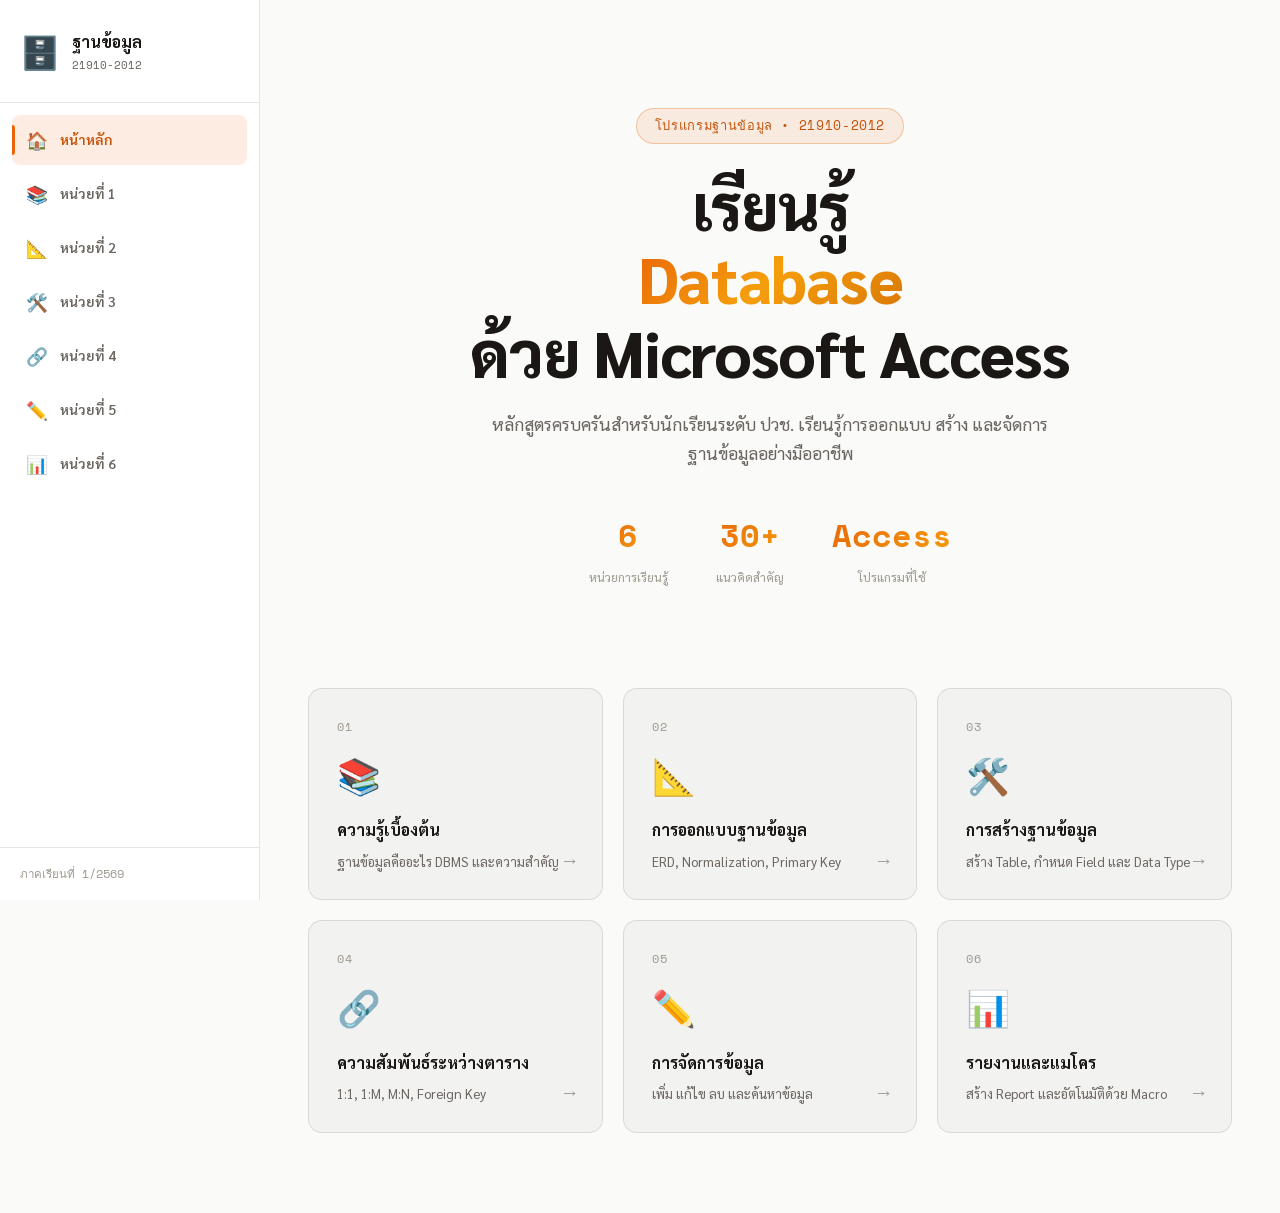
==== index.html @ 75c6fd1f "Add files via upload" ====
<!DOCTYPE html>
<html lang="th">
<head>
  <meta charset="UTF-8" />
  <meta name="viewport" content="width=device-width, initial-scale=1.0" />
  <title>โปรแกรมฐานข้อมูล 21910-2012</title>
  <link rel="preconnect" href="https://fonts.googleapis.com">
  <link href="https://fonts.googleapis.com/css2?family=Sarabun:wght@300;400;500;600;700;800&family=Noto+Sans+Thai:wght@300;400;500;600;700;800&family=Space+Mono:wght@400;700&display=swap" rel="stylesheet">
  <link rel="stylesheet" href="style.css" />
</head>
<body>

  <!-- SIDEBAR NAV -->
  <aside class="sidebar" id="sidebar">
    <div class="sidebar-logo">
      <div class="logo-icon">🗄️</div>
      <div class="logo-text">
        <span class="logo-title">ฐานข้อมูล</span>
        <span class="logo-sub">21910-2012</span>
      </div>
    </div>
    <nav class="sidebar-nav">
      <a href="#home" class="nav-item active" data-unit="0">
        <span class="nav-icon">🏠</span>
        <span class="nav-label">หน้าหลัก</span>
      </a>
      <a href="#unit1" class="nav-item" data-unit="1">
        <span class="nav-icon">📚</span>
        <span class="nav-label">หน่วยที่ 1</span>
        <span class="nav-sub">ความรู้เบื้องต้น</span>
      </a>
      <a href="#unit2" class="nav-item" data-unit="2">
        <span class="nav-icon">📐</span>
        <span class="nav-label">หน่วยที่ 2</span>
        <span class="nav-sub">ออกแบบฐานข้อมูล</span>
      </a>
      <a href="#unit3" class="nav-item" data-unit="3">
        <span class="nav-icon">🛠️</span>
        <span class="nav-label">หน่วยที่ 3</span>
        <span class="nav-sub">สร้างฐานข้อมูล</span>
      </a>
      <a href="#unit4" class="nav-item" data-unit="4">
        <span class="nav-icon">🔗</span>
        <span class="nav-label">หน่วยที่ 4</span>
        <span class="nav-sub">ความสัมพันธ์</span>
      </a>
      <a href="#unit5" class="nav-item" data-unit="5">
        <span class="nav-icon">✏️</span>
        <span class="nav-label">หน่วยที่ 5</span>
        <span class="nav-sub">จัดการข้อมูล</span>
      </a>
      <a href="#unit6" class="nav-item" data-unit="6">
        <span class="nav-icon">📊</span>
        <span class="nav-label">หน่วยที่ 6</span>
        <span class="nav-sub">รายงานและแมโคร</span>
      </a>
    </nav>
    <div class="sidebar-footer">
      ภาคเรียนที่ 1/2569
    </div>
  </aside>

  <!-- MOBILE TOGGLE -->
  <button class="menu-toggle" id="menuToggle">☰</button>

  <!-- MAIN CONTENT -->
  <main class="main-content">

    <!-- HOME SECTION -->
    <section id="home" class="section section-home active">
      <div class="hero">
        <div class="hero-badge">โปรแกรมฐานข้อมูล • 21910-2012</div>
        <h1 class="hero-title">เรียนรู้<br><span class="gradient-text">Database</span><br>ด้วย Microsoft Access</h1>
        <p class="hero-desc">หลักสูตรครบครันสำหรับนักเรียนระดับ ปวช. เรียนรู้การออกแบบ สร้าง และจัดการฐานข้อมูลอย่างมืออาชีพ</p>
        <div class="hero-stats">
          <div class="stat"><span class="stat-num">6</span><span class="stat-label">หน่วยการเรียนรู้</span></div>
          <div class="stat"><span class="stat-num">30+</span><span class="stat-label">แนวคิดสำคัญ</span></div>
          <div class="stat"><span class="stat-num">Access</span><span class="stat-label">โปรแกรมที่ใช้</span></div>
        </div>
      </div>

      <div class="units-grid">
        <div class="unit-card" onclick="navigateTo('unit1')">
          <div class="unit-num">01</div>
          <div class="unit-emoji">📚</div>
          <h3>ความรู้เบื้องต้น</h3>
          <p>ฐานข้อมูลคืออะไร DBMS และความสำคัญ</p>
          <div class="card-arrow">→</div>
        </div>
        <div class="unit-card" onclick="navigateTo('unit2')">
          <div class="unit-num">02</div>
          <div class="unit-emoji">📐</div>
          <h3>การออกแบบฐานข้อมูล</h3>
          <p>ERD, Normalization, Primary Key</p>
          <div class="card-arrow">→</div>
        </div>
        <div class="unit-card" onclick="navigateTo('unit3')">
          <div class="unit-num">03</div>
          <div class="unit-emoji">🛠️</div>
          <h3>การสร้างฐานข้อมูล</h3>
          <p>สร้าง Table, กำหนด Field และ Data Type</p>
          <div class="card-arrow">→</div>
        </div>
        <div class="unit-card" onclick="navigateTo('unit4')">
          <div class="unit-num">04</div>
          <div class="unit-emoji">🔗</div>
          <h3>ความสัมพันธ์ระหว่างตาราง</h3>
          <p>1:1, 1:M, M:N, Foreign Key</p>
          <div class="card-arrow">→</div>
        </div>
        <div class="unit-card" onclick="navigateTo('unit5')">
          <div class="unit-num">05</div>
          <div class="unit-emoji">✏️</div>
          <h3>การจัดการข้อมูล</h3>
          <p>เพิ่ม แก้ไข ลบ และค้นหาข้อมูล</p>
          <div class="card-arrow">→</div>
        </div>
        <div class="unit-card" onclick="navigateTo('unit6')">
          <div class="unit-num">06</div>
          <div class="unit-emoji">📊</div>
          <h3>รายงานและแมโคร</h3>
          <p>สร้าง Report และอัตโนมัติด้วย Macro</p>
          <div class="card-arrow">→</div>
        </div>
      </div>
    </section>

    <!-- UNIT 1 -->
    <section id="unit1" class="section">
      <div class="section-header" style="--accent:#E8650A">
        <div class="section-num">01</div>
        <div class="section-titles">
          <h2>ระบบฐานข้อมูล</h2>
          <p>Database System — Concepts, Types &amp; DBMS</p>
        </div>
      </div>

      <!-- ========== หัวข้อ 1: ความหมายและองค์ประกอบ ========== -->
      <h3 class="unit-section-title">1. ความหมายและองค์ประกอบ</h3>

      <div class="content-block">
        <div class="info-card accent-blue">
          <div class="info-icon">💡</div>
          <div>
            <h3>ฐานข้อมูลคืออะไร?</h3>
            <p>ฐานข้อมูล (Database) คือ <strong>การรวบรวมข้อมูลที่มีความสัมพันธ์กัน</strong> จัดเก็บอย่างเป็นระบบในคอมพิวเตอร์ เพื่อให้สามารถค้นหา เรียกใช้ และจัดการข้อมูลได้อย่างมีประสิทธิภาพ และลดความซ้ำซ้อนของข้อมูล</p>
          </div>
        </div>
        <div class="real-world-box">
          <div class="rw-title">🌍 ตัวอย่างในชีวิตจริง</div>
          <div class="rw-grid">
            <div class="rw-item"><span>🏦</span><span>ธนาคาร — ข้อมูลลูกค้า, บัญชี, ธุรกรรม</span></div>
            <div class="rw-item"><span>🏫</span><span>โรงเรียน — ข้อมูลนักเรียน, ครู, วิชาเรียน</span></div>
            <div class="rw-item"><span>🏥</span><span>โรงพยาบาล — ข้อมูลผู้ป่วย, แพทย์, ยา</span></div>
            <div class="rw-item"><span>🛒</span><span>ร้านค้าออนไลน์ — สินค้า, คำสั่งซื้อ, ลูกค้า</span></div>
          </div>
        </div>
      </div>

      <div class="content-block">
        <h3 class="block-title">🏗️ องค์ประกอบของระบบฐานข้อมูล</h3>
        <p class="block-desc">ระบบฐานข้อมูล (Database System) ประกอบด้วย 5 องค์ประกอบหลัก ที่ทำงานร่วมกัน</p>
        <div class="component-diagram">
          <div class="comp-center">
            <div class="comp-core">🗄️<br>ระบบ<br>ฐานข้อมูล</div>
          </div>
          <div class="comp-items">
            <div class="comp-item" style="--ci-color:#E8650A">
              <div class="ci-icon">💾</div>
              <div class="ci-name">ฮาร์ดแวร์<br>(Hardware)</div>
              <div class="ci-desc">คอมพิวเตอร์, ฮาร์ดดิสก์, อุปกรณ์จัดเก็บข้อมูล</div>
            </div>
            <div class="comp-item" style="--ci-color:#22C55E">
              <div class="ci-icon">⚙️</div>
              <div class="ci-name">ซอฟต์แวร์<br>(Software)</div>
              <div class="ci-desc">DBMS เช่น Access, MySQL, Oracle</div>
            </div>
            <div class="comp-item" style="--ci-color:#F59E0B">
              <div class="ci-icon">📊</div>
              <div class="ci-name">ข้อมูล<br>(Data)</div>
              <div class="ci-desc">ข้อมูลดิบที่จัดเก็บในฐานข้อมูล</div>
            </div>
            <div class="comp-item" style="--ci-color:#EC4899">
              <div class="ci-icon">📋</div>
              <div class="ci-name">กระบวนการ<br>(Procedures)</div>
              <div class="ci-desc">นโยบาย ขั้นตอน วิธีการใช้งาน</div>
            </div>
            <div class="comp-item" style="--ci-color:#8B5CF6">
              <div class="ci-icon">👥</div>
              <div class="ci-name">บุคลากร<br>(People)</div>
              <div class="ci-desc">DBA, นักพัฒนา, ผู้ใช้งานทั่วไป</div>
            </div>
          </div>
        </div>
      </div>

      <div class="content-block">
        <h3 class="block-title">📐 โครงสร้างของข้อมูลในตาราง</h3>
        <p class="block-desc">ฐานข้อมูลแบบตารางประกอบด้วย Field (คอลัมน์) และ Record (แถว)</p>
        <div class="table-anatomy">
          <div class="ta-label-top">
            <span class="ta-arrow-h">←————— Field (คอลัมน์) —————→</span>
          </div>
          <div class="ta-wrap">
            <div class="ta-label-left">
              <span class="ta-arrow-v">Record<br>(แถว)</span>
            </div>
            <div class="table-wrapper">
              <table class="demo-table annotated-table">
                <thead>
                  <tr>
                    <th class="field-hi">🔑 รหัสนักเรียน<br><small>Primary Key</small></th>
                    <th class="field-hi">ชื่อ<br><small>Field</small></th>
                    <th class="field-hi">นามสกุล<br><small>Field</small></th>
                    <th class="field-hi">แผนกวิชา<br><small>Field</small></th>
                    <th class="field-hi">ปีการศึกษา<br><small>Field</small></th>
                  </tr>
                </thead>
                <tbody>
                  <tr class="record-hi"><td class="pk">ST001</td><td>สมชาย</td><td>ใจดี</td><td>คอมพิวเตอร์ธุรกิจ</td><td>2569</td></tr>
                  <tr><td class="pk">ST002</td><td>สมหญิง</td><td>สุขใจ</td><td>การบัญชี</td><td>2569</td></tr>
                  <tr><td class="pk">ST003</td><td>มานะ</td><td>พยายาม</td><td>คอมพิวเตอร์ธุรกิจ</td><td>2569</td></tr>
                </tbody>
              </table>
            </div>
          </div>
          <div class="ta-legend">
            <span class="tal-item"><span class="tal-dot" style="background:#F59E0B"></span> แถวสีทอง = 1 Record</span>
            <span class="tal-item"><span class="tal-dot" style="background:#E8650A"></span> Primary Key = ค่าไม่ซ้ำ ระบุ Record ได้</span>
          </div>
        </div>
      </div>

      <div class="content-block">
        <h3 class="block-title">🔑 คำศัพท์สำคัญที่ต้องรู้</h3>
        <div class="vocab-grid">
          <div class="vocab-item"><div class="vocab-term">Table (ตาราง)</div><div class="vocab-def">การจัดเก็บข้อมูลในรูปแบบแถวและคอลัมน์ เช่น ตารางข้อมูลนักเรียน</div></div>
          <div class="vocab-item"><div class="vocab-term">Field (ฟิลด์)</div><div class="vocab-def">คอลัมน์ในตาราง แต่ละ Field เก็บข้อมูลประเภทเดียวกัน เช่น ชื่อ, อายุ</div></div>
          <div class="vocab-item"><div class="vocab-term">Record (ระเบียน)</div><div class="vocab-def">แถวหนึ่งในตาราง แทนข้อมูลของสิ่งหนึ่งๆ เช่น ข้อมูลนักเรียน 1 คน</div></div>
          <div class="vocab-item"><div class="vocab-term">Primary Key (PK)</div><div class="vocab-def">ฟิลด์ที่ระบุ Record ได้โดยไม่ซ้ำกัน และต้องไม่ว่างเปล่า เช่น รหัสนักเรียน</div></div>
          <div class="vocab-item"><div class="vocab-term">Foreign Key (FK)</div><div class="vocab-def">ฟิลด์ที่อ้างอิง Primary Key ของตารางอื่น ใช้เชื่อมความสัมพันธ์ระหว่างตาราง</div></div>
          <div class="vocab-item"><div class="vocab-term">DBMS</div><div class="vocab-def">Database Management System — ซอฟต์แวร์ที่ใช้จัดการฐานข้อมูล เช่น Microsoft Access</div></div>
          <div class="vocab-item"><div class="vocab-term">Query</div><div class="vocab-def">การสอบถามหรือดึงข้อมูลจากฐานข้อมูล โดยระบุเงื่อนไขที่ต้องการ</div></div>
          <div class="vocab-item"><div class="vocab-term">Schema</div><div class="vocab-def">โครงสร้างหรือแผนผังของฐานข้อมูล บอกว่ามีตาราง Field และความสัมพันธ์อะไรบ้าง</div></div>
        </div>
      </div>

      <!-- ========== หัวข้อ 2: ชนิดของฐานข้อมูล ========== -->
      <h3 class="unit-section-title">2. ชนิดของฐานข้อมูล</h3>

      <div class="content-block">
        <h3 class="block-title">🌳 1. ฐานข้อมูลแบบลำดับชั้น (Hierarchical Database)</h3>
        <div class="db-type-card" style="--tc:#22C55E">
          <div class="dbt-top">
            <div class="dbt-icon">🌲</div>
            <div class="dbt-info">
              <p>จัดเก็บข้อมูลในรูปแบบ <strong>ต้นไม้ (Tree Structure)</strong> มีความสัมพันธ์แบบ Parent–Child ข้อมูล Parent หนึ่งตัวมี Child ได้หลายตัว แต่ Child หนึ่งตัวมี Parent ได้เพียงตัวเดียว</p>
            </div>
          </div>
          <div class="dbt-diagram">
            <div class="tree-node root">🏢 บริษัท</div>
            <div class="tree-children">
              <div class="tree-branch">
                <div class="tree-node level1">📁 แผนก IT</div>
                <div class="tree-children">
                  <div class="tree-node level2">👤 นาย ก</div>
                  <div class="tree-node level2">👤 นาย ข</div>
                </div>
              </div>
              <div class="tree-branch">
                <div class="tree-node level1">📁 แผนก HR</div>
                <div class="tree-children">
                  <div class="tree-node level2">👤 นาง ค</div>
                </div>
              </div>
            </div>
          </div>
          <div class="dbt-props">
            <div class="prop good">✅ ค้นหาข้อมูลตามลำดับชั้นได้รวดเร็ว</div>
            <div class="prop bad">❌ ยืดหยุ่นน้อย แก้โครงสร้างยาก</div>
            <div class="prop ex">📌 ตัวอย่าง: IBM IMS, Windows Registry</div>
          </div>
        </div>
      </div>

      <div class="content-block">
        <h3 class="block-title">🕸️ 2. ฐานข้อมูลแบบเครือข่าย (Network Database)</h3>
        <div class="db-type-card" style="--tc:#F59E0B">
          <div class="dbt-top">
            <div class="dbt-icon">🕸️</div>
            <div class="dbt-info">
              <p>พัฒนาจาก Hierarchical โดย Child หนึ่งตัวสามารถมี Parent ได้<strong>หลายตัว</strong> ทำให้โครงสร้างยืดหยุ่นกว่า แต่ซับซ้อนกว่า ความสัมพันธ์เป็น M:N</p>
            </div>
          </div>
          <div class="dbt-diagram net-diagram">
            <div class="net-nodes">
              <div class="net-node" style="grid-area:a">📦 สินค้า A</div>
              <div class="net-node" style="grid-area:b">📦 สินค้า B</div>
              <div class="net-node" style="grid-area:c">🏭 ผู้ผลิต 1</div>
              <div class="net-node" style="grid-area:d">🏭 ผู้ผลิต 2</div>
            </div>
            <div class="net-lines-desc">⟵ สินค้าหนึ่งชิ้นอาจมาจากหลายผู้ผลิต ⟶</div>
          </div>
          <div class="dbt-props">
            <div class="prop good">✅ รองรับความสัมพันธ์ M:N ได้</div>
            <div class="prop bad">❌ โครงสร้างซับซ้อน ยากต่อการดูแล</div>
            <div class="prop ex">📌 ตัวอย่าง: IDMS, IDS</div>
          </div>
        </div>
      </div>

      <div class="content-block">
        <h3 class="block-title">🗃️ 3. ฐานข้อมูลเชิงสัมพันธ์ (Relational Database) ⭐</h3>
        <div class="db-type-card" style="--tc:#E8650A">
          <div class="dbt-top">
            <div class="dbt-icon">🗃️</div>
            <div class="dbt-info">
              <p>จัดเก็บข้อมูลในรูปแบบ<strong>ตาราง (Table/Relation)</strong> เชื่อมตารางด้วย Primary Key และ Foreign Key เป็นรูปแบบที่นิยมใช้มากที่สุดในปัจจุบัน ใช้ภาษา SQL ในการจัดการข้อมูล</p>
            </div>
          </div>
          <div class="dbt-diagram rel-diagram-u1">
            <div class="rdu1-table">
              <div class="rdu1-head">📋 ลูกค้า</div>
              <div class="rdu1-row"><span class="rdu1-pk">🔑 CustomerID</span></div>
              <div class="rdu1-row">ชื่อลูกค้า</div>
              <div class="rdu1-row">เบอร์โทร</div>
            </div>
            <div class="rdu1-arrow">—FK→</div>
            <div class="rdu1-table">
              <div class="rdu1-head">📋 คำสั่งซื้อ</div>
              <div class="rdu1-row"><span class="rdu1-pk">🔑 OrderID</span></div>
              <div class="rdu1-row"><span class="rdu1-fk">🔗 CustomerID</span></div>
              <div class="rdu1-row">วันที่สั่ง</div>
            </div>
          </div>
          <div class="dbt-props">
            <div class="prop good">✅ ยืดหยุ่นสูง เพิ่ม/แก้ข้อมูลง่าย</div>
            <div class="prop good">✅ ลดความซ้ำซ้อน ข้อมูลถูกต้องสม่ำเสมอ</div>
            <div class="prop ex">📌 ตัวอย่าง: <strong>Microsoft Access</strong>, MySQL, Oracle, SQL Server</div>
          </div>
        </div>
      </div>

      <div class="content-block">
        <h3 class="block-title">🔷 4. ฐานข้อมูลเชิงวัตถุ (Object-Oriented Database)</h3>
        <div class="db-type-card" style="--tc:#8B5CF6">
          <div class="dbt-top">
            <div class="dbt-icon">🔷</div>
            <div class="dbt-info">
              <p>จัดเก็บข้อมูลในรูปแบบ<strong>วัตถุ (Object)</strong> ซึ่งรวมข้อมูลและพฤติกรรมไว้ด้วยกัน เหมาะกับงานที่ต้องการเก็บข้อมูลซับซ้อน เช่น รูปภาพ วิดีโอ หรือโปรแกรม OOP</p>
            </div>
          </div>
          <div class="dbt-diagram oop-diagram">
            <div class="oop-class">
              <div class="oop-header">Class: นักเรียน</div>
              <div class="oop-section">
                <div class="oop-label">📊 Attributes</div>
                <div class="oop-item">- รหัสนักเรียน</div>
                <div class="oop-item">- ชื่อ-นามสกุล</div>
                <div class="oop-item">- คะแนน</div>
              </div>
              <div class="oop-section">
                <div class="oop-label">⚙️ Methods</div>
                <div class="oop-item">+ สมัครเรียน()</div>
                <div class="oop-item">+ คำนวณเกรด()</div>
              </div>
            </div>
          </div>
          <div class="dbt-props">
            <div class="prop good">✅ รองรับข้อมูลซับซ้อนได้ดี เช่น multimedia</div>
            <div class="prop bad">❌ ซับซ้อน ยังไม่แพร่หลายเท่า RDBMS</div>
            <div class="prop ex">📌 ตัวอย่าง: ObjectDB, db4o, Versant</div>
          </div>
        </div>
      </div>

      <div class="content-block">
        <h3 class="block-title">📊 เปรียบเทียบฐานข้อมูลทั้ง 4 ชนิด</h3>
        <div class="table-wrapper">
          <table class="demo-table compare-types-table">
            <thead>
              <tr>
                <th>ชนิด</th><th>โครงสร้าง</th><th>ความยืดหยุ่น</th><th>ความซับซ้อน</th><th>การใช้งานปัจจุบัน</th>
              </tr>
            </thead>
            <tbody>
              <tr><td><strong>🌲 Hierarchical</strong></td><td>ต้นไม้ (Tree)</td><td><span class="rating-dot r1">●○○○○</span></td><td>ต่ำ</td><td>น้อย (Legacy)</td></tr>
              <tr><td><strong>🕸️ Network</strong></td><td>กราฟ (Graph)</td><td><span class="rating-dot r2">●●○○○</span></td><td>สูง</td><td>น้อยมาก</td></tr>
              <tr class="highlight-row"><td><strong>🗃️ Relational ⭐</strong></td><td>ตาราง (Table)</td><td><span class="rating-dot r4">●●●●○</span></td><td>ปานกลาง</td><td><strong>มากที่สุด</strong></td></tr>
              <tr><td><strong>🔷 Object-Oriented</strong></td><td>วัตถุ (Object)</td><td><span class="rating-dot r5">●●●●●</span></td><td>สูงมาก</td><td>เฉพาะทาง</td></tr>
            </tbody>
          </table>
        </div>
      </div>

      <!-- ========== หัวข้อ 3: คุณสมบัติของฐานข้อมูลที่ดี ========== -->
      <h3 class="unit-section-title">3. คุณสมบัติของฐานข้อมูลที่ดี</h3>

      <div class="content-block">
        <h3 class="block-title">⭐ ลักษณะและคุณสมบัติของฐานข้อมูลที่ดี</h3>
        <p class="block-desc">ฐานข้อมูลที่ออกแบบมาดี ควรมีคุณสมบัติสำคัญ 7 ประการ ดังนี้</p>
        <div class="quality-grid">
          <div class="quality-card" style="--qc:#E8650A">
            <div class="qc-num">01</div><div class="qc-icon">🔄</div>
            <div class="qc-name">ความซ้ำซ้อนน้อย<br>(Minimal Redundancy)</div>
            <div class="qc-desc">จัดเก็บข้อมูลแต่ละชุดในที่เดียว ไม่เก็บข้อมูลเดิมซ้ำหลายที่</div>
            <div class="qc-example">
              <div class="qce-bad">❌ เก็บชื่อลูกค้าไว้ทั้งตาราง Orders และ Invoice</div>
              <div class="qce-good">✅ เก็บชื่อลูกค้าในตาราง Customers ตารางเดียว</div>
            </div>
          </div>
          <div class="quality-card" style="--qc:#22C55E">
            <div class="qc-num">02</div><div class="qc-icon">✅</div>
            <div class="qc-name">ความถูกต้อง<br>(Data Integrity)</div>
            <div class="qc-desc">มีกลไกป้องกันข้อมูลผิดพลาด เช่น กำหนดชนิดข้อมูลและ Constraint</div>
            <div class="qc-example"><div class="qce-good">✅ กำหนด Data Type, Required Field, Validation Rule</div></div>
          </div>
          <div class="quality-card" style="--qc:#F59E0B">
            <div class="qc-num">03</div><div class="qc-icon">🔗</div>
            <div class="qc-name">ความสม่ำเสมอ<br>(Consistency)</div>
            <div class="qc-desc">ข้อมูลในทุกส่วนต้องสอดคล้องกัน ไม่ขัดแย้งกัน</div>
            <div class="qc-example"><div class="qce-good">✅ ใช้ Transaction เพื่อให้การเปลี่ยนแปลงสมบูรณ์ทุกครั้ง</div></div>
          </div>
          <div class="quality-card" style="--qc:#EC4899">
            <div class="qc-num">04</div><div class="qc-icon">🤝</div>
            <div class="qc-name">การแชร์ข้อมูล<br>(Data Sharing)</div>
            <div class="qc-desc">ผู้ใช้หลายคนสามารถเข้าถึงข้อมูลพร้อมกันได้</div>
            <div class="qc-example"><div class="qce-good">✅ พนักงานหลายคนดูข้อมูลลูกค้าได้พร้อมกัน</div></div>
          </div>
          <div class="quality-card" style="--qc:#8B5CF6">
            <div class="qc-num">05</div><div class="qc-icon">🔒</div>
            <div class="qc-name">ความปลอดภัย<br>(Security)</div>
            <div class="qc-desc">มีระบบกำหนดสิทธิ์การเข้าถึงข้อมูล ป้องกันผู้ไม่มีสิทธิ์</div>
            <div class="qc-example"><div class="qce-good">✅ กำหนด Username/Password และระดับสิทธิ์</div></div>
          </div>
          <div class="quality-card" style="--qc:#06B6D4">
            <div class="qc-num">06</div><div class="qc-icon">🔍</div>
            <div class="qc-name">ค้นหาง่าย<br>(Easy Retrieval)</div>
            <div class="qc-desc">สามารถค้นหาและดึงข้อมูลที่ต้องการได้รวดเร็ว</div>
            <div class="qc-example"><div class="qce-good">✅ ใช้ Index ในฟิลด์ที่ค้นหาบ่อย ทำให้ Query เร็วขึ้น</div></div>
          </div>
          <div class="quality-card" style="--qc:#10B981">
            <div class="qc-num">07</div><div class="qc-icon">🔙</div>
            <div class="qc-name">สำรองและกู้คืน<br>(Backup &amp; Recovery)</div>
            <div class="qc-desc">มีระบบสำรองข้อมูลสม่ำเสมอ และสามารถกู้คืนได้เมื่อเกิดความผิดพลาด</div>
            <div class="qc-example"><div class="qce-good">✅ กำหนด Backup อัตโนมัติทุกวัน และทดสอบการ Restore</div></div>
          </div>
        </div>
      </div>

      <!-- ========== หัวข้อ 4: DBMS และหน้าที่ ========== -->
      <h3 class="unit-section-title">4. DBMS และหน้าที่</h3>

      <div class="content-block">
        <div class="info-card accent-blue">
          <div class="info-icon">⚙️</div>
          <div>
            <h3>DBMS คืออะไร?</h3>
            <p><strong>Database Management System (DBMS)</strong> คือซอฟต์แวร์ที่ทำหน้าที่เป็นตัวกลางระหว่างผู้ใช้งานกับฐานข้อมูล ช่วยให้สามารถสร้าง จัดเก็บ ดึงข้อมูล และจัดการฐานข้อมูลได้อย่างมีระบบ</p>
          </div>
        </div>
        <div class="visual-diagram">
          <div class="diagram-title">โครงสร้างระบบ DBMS</div>
          <div class="dbms-arch">
            <div class="dbms-users">
              <div class="dbms-user">🧑‍💼<br>ผู้ใช้ทั่วไป</div>
              <div class="dbms-user">🧑‍💻<br>นักพัฒนา</div>
              <div class="dbms-user">🧑‍🔧<br>DBA</div>
            </div>
            <div class="dbms-arrow-down">↓ ส่งคำสั่ง / Query ↓</div>
            <div class="dbms-core">
              <div class="dbms-core-title">⚙️ DBMS Engine</div>
              <div class="dbms-functions">
                <span>Query Processor</span>
                <span>Transaction Manager</span>
                <span>Storage Manager</span>
                <span>Security Manager</span>
              </div>
            </div>
            <div class="dbms-arrow-down">↕ อ่าน/เขียน ↕</div>
            <div class="dbms-storage">
              <div class="dbms-db">🗄️ ฐานข้อมูล (Database Files)</div>
            </div>
          </div>
        </div>
      </div>

      <div class="content-block">
        <h3 class="block-title">📋 หน้าที่หลักของ DBMS</h3>
        <div class="dbms-functions-grid">
          <div class="df-card">
            <div class="df-icon" style="background:rgba(232,101,10,0.15);color:#E8650A">📝</div>
            <div class="df-title">Data Definition (DDL)</div>
            <div class="df-desc">กำหนดโครงสร้างฐานข้อมูล สร้าง/แก้ไข/ลบ Table, Field, Constraint</div>
            <div class="df-cmd">CREATE TABLE, ALTER TABLE, DROP TABLE</div>
          </div>
          <div class="df-card">
            <div class="df-icon" style="background:rgba(34,197,94,0.2);color:#4ADE80">✏️</div>
            <div class="df-title">Data Manipulation (DML)</div>
            <div class="df-desc">จัดการข้อมูล เพิ่ม แก้ไข ลบ และดึงข้อมูลจากฐานข้อมูล</div>
            <div class="df-cmd">INSERT, UPDATE, DELETE, SELECT</div>
          </div>
          <div class="df-card">
            <div class="df-icon" style="background:rgba(245,158,11,0.2);color:#FCD34D">🔒</div>
            <div class="df-title">Security Control</div>
            <div class="df-desc">ควบคุมสิทธิ์การเข้าถึงข้อมูล กำหนดว่าใครสามารถทำอะไรกับข้อมูลได้บ้าง</div>
            <div class="df-cmd">GRANT, REVOKE, User Authentication</div>
          </div>
          <div class="df-card">
            <div class="df-icon" style="background:rgba(236,72,153,0.2);color:#F9A8D4">🔄</div>
            <div class="df-title">Concurrency Control</div>
            <div class="df-desc">จัดการเมื่อผู้ใช้หลายคนเข้าถึงข้อมูลพร้อมกัน ป้องกันข้อมูลขัดแย้ง</div>
            <div class="df-cmd">Locking, Transaction Management</div>
          </div>
          <div class="df-card">
            <div class="df-icon" style="background:rgba(139,92,246,0.2);color:#C4B5FD">💾</div>
            <div class="df-title">Backup &amp; Recovery</div>
            <div class="df-desc">สำรองข้อมูลและกู้คืนข้อมูลเมื่อเกิดความผิดพลาด</div>
            <div class="df-cmd">Backup Files, Transaction Log, Rollback</div>
          </div>
          <div class="df-card">
            <div class="df-icon" style="background:rgba(6,182,212,0.2);color:#67E8F9">📊</div>
            <div class="df-title">Data Integrity</div>
            <div class="df-desc">รับรองความถูกต้องของข้อมูล ด้วยการกำหนด Constraint และ Validation Rule</div>
            <div class="df-cmd">Primary Key, Foreign Key, Check Constraint</div>
          </div>
        </div>
      </div>

      <div class="content-block">
        <h3 class="block-title">💾 ตัวอย่าง DBMS ยอดนิยม</h3>
        <div class="dbms-examples">
          <div class="dbe-item access"><div class="dbe-logo">A</div><div class="dbe-name">Microsoft Access</div><div class="dbe-type">Desktop RDBMS</div><div class="dbe-use">เหมาะสำหรับ: ธุรกิจขนาดเล็ก, การเรียนการสอน</div></div>
          <div class="dbe-item mysql"><div class="dbe-logo">My</div><div class="dbe-name">MySQL</div><div class="dbe-type">Open Source RDBMS</div><div class="dbe-use">เหมาะสำหรับ: เว็บไซต์, แอปพลิเคชัน</div></div>
          <div class="dbe-item mssql"><div class="dbe-logo">SS</div><div class="dbe-name">SQL Server</div><div class="dbe-type">Enterprise RDBMS</div><div class="dbe-use">เหมาะสำหรับ: องค์กรขนาดใหญ่</div></div>
          <div class="dbe-item oracle"><div class="dbe-logo">Or</div><div class="dbe-name">Oracle DB</div><div class="dbe-type">Enterprise RDBMS</div><div class="dbe-use">เหมาะสำหรับ: บริษัทระดับโลก</div></div>
          <div class="dbe-item sqlite"><div class="dbe-logo">SL</div><div class="dbe-name">SQLite</div><div class="dbe-type">Embedded RDBMS</div><div class="dbe-use">เหมาะสำหรับ: แอปมือถือ, อุปกรณ์ IoT</div></div>
          <div class="dbe-item pg"><div class="dbe-logo">Pg</div><div class="dbe-name">PostgreSQL</div><div class="dbe-type">Open Source RDBMS</div><div class="dbe-use">เหมาะสำหรับ: งานที่ต้องการ Feature ครบครัน</div></div>
        </div>
      </div>

      <div class="content-block">
        <h3 class="block-title">👥 บุคลากรที่เกี่ยวข้องกับ DBMS</h3>
        <div class="personnel-grid">
          <div class="per-card">
            <div class="per-icon">🧑‍🔧</div>
            <div class="per-title">DBA<br><small>Database Administrator</small></div>
            <div class="per-duties">
              <div>ออกแบบและดูแลฐานข้อมูล</div>
              <div>กำหนดสิทธิ์ผู้ใช้งาน</div>
              <div>ทำ Backup และ Recovery</div>
              <div>ปรับประสิทธิภาพ (Tuning)</div>
            </div>
          </div>
          <div class="per-card">
            <div class="per-icon">🧑‍💻</div>
            <div class="per-title">Database Developer<br><small>นักพัฒนาฐานข้อมูล</small></div>
            <div class="per-duties">
              <div>เขียน Query, Stored Procedure</div>
              <div>ออกแบบ Schema ฐานข้อมูล</div>
              <div>พัฒนาแอปพลิเคชันเชื่อมต่อ DB</div>
            </div>
          </div>
          <div class="per-card">
            <div class="per-icon">🧑‍💼</div>
            <div class="per-title">End User<br><small>ผู้ใช้งานทั่วไป</small></div>
            <div class="per-duties">
              <div>เพิ่ม ดู แก้ไขข้อมูลประจำวัน</div>
              <div>ใช้ Form และ Report</div>
              <div>ค้นหาข้อมูลที่ต้องการ</div>
            </div>
          </div>
        </div>
      </div>

      <!-- ========== หัวข้อ 5: ข้อดีและข้อเสีย ========== -->
      <h3 class="unit-section-title">5. ข้อดีและข้อเสียของการใช้ฐานข้อมูล</h3>

      <div class="content-block">
        <h3 class="block-title">✅ ข้อดีของการใช้ฐานข้อมูล</h3>
        <div class="pros-list">
          <div class="pro-item">
            <div class="pro-icon">📉</div>
            <div class="pro-content">
              <div class="pro-title">ลดความซ้ำซ้อนของข้อมูล (Reduced Data Redundancy)</div>
              <div class="pro-desc">ข้อมูลแต่ละชุดเก็บในที่เดียว ไม่มีการเก็บข้อมูลซ้ำๆ ในหลายไฟล์ ประหยัดพื้นที่จัดเก็บและลดความสับสน</div>
            </div>
          </div>
          <div class="pro-item">
            <div class="pro-icon">🔗</div>
            <div class="pro-content">
              <div class="pro-title">ความสม่ำเสมอของข้อมูล (Data Consistency)</div>
              <div class="pro-desc">เมื่อแก้ไขข้อมูลในที่เดียว การเปลี่ยนแปลงจะสะท้อนทั่วทั้งระบบ ไม่มีข้อมูลขัดแย้งกัน</div>
            </div>
          </div>
          <div class="pro-item">
            <div class="pro-icon">🤝</div>
            <div class="pro-content">
              <div class="pro-title">แชร์ข้อมูลได้ (Data Sharing)</div>
              <div class="pro-desc">ผู้ใช้หลายคนในองค์กรสามารถเข้าถึงและใช้ข้อมูลร่วมกันได้พร้อมกัน</div>
            </div>
          </div>
          <div class="pro-item">
            <div class="pro-icon">🔒</div>
            <div class="pro-content">
              <div class="pro-title">ความปลอดภัยของข้อมูล (Data Security)</div>
              <div class="pro-desc">สามารถกำหนดสิทธิ์การเข้าถึงข้อมูลได้ละเอียด ป้องกันการเข้าถึงโดยไม่ได้รับอนุญาต</div>
            </div>
          </div>
          <div class="pro-item">
            <div class="pro-icon">🛡️</div>
            <div class="pro-content">
              <div class="pro-title">ความถูกต้องของข้อมูล (Data Integrity)</div>
              <div class="pro-desc">มีกลไกตรวจสอบความถูกต้องของข้อมูลอัตโนมัติ ด้วย Constraint และ Validation Rule</div>
            </div>
          </div>
          <div class="pro-item">
            <div class="pro-icon">💾</div>
            <div class="pro-content">
              <div class="pro-title">มีระบบ Backup &amp; Recovery</div>
              <div class="pro-desc">สามารถสำรองข้อมูลและกู้คืนได้เมื่อเกิดปัญหา ลดความเสี่ยงสูญหายของข้อมูล</div>
            </div>
          </div>
        </div>
      </div>

      <div class="content-block">
        <h3 class="block-title">❌ ข้อเสียของการใช้ฐานข้อมูล</h3>
        <div class="cons-list">
          <div class="con-item">
            <div class="con-icon">💰</div>
            <div class="con-content">
              <div class="con-title">ต้นทุนสูง (High Cost)</div>
              <div class="con-desc">ค่าใช้จ่ายในการซื้อ DBMS, ฮาร์ดแวร์ และการพัฒนาระบบค่อนข้างสูง</div>
            </div>
          </div>
          <div class="con-item">
            <div class="con-icon">🧑‍🔧</div>
            <div class="con-content">
              <div class="con-title">ต้องการผู้เชี่ยวชาญ (Requires Expertise)</div>
              <div class="con-desc">การบริหารจัดการฐานข้อมูลต้องใช้ผู้ที่มีความรู้และทักษะเฉพาะทาง เช่น DBA</div>
            </div>
          </div>
          <div class="con-item">
            <div class="con-icon">⚠️</div>
            <div class="con-content">
              <div class="con-title">ความซับซ้อนสูง (High Complexity)</div>
              <div class="con-desc">ระบบฐานข้อมูลมีความซับซ้อน ต้องใช้เวลาในการออกแบบและพัฒนา</div>
            </div>
          </div>
          <div class="con-item">
            <div class="con-icon">🔌</div>
            <div class="con-content">
              <div class="con-title">ความเสี่ยงเมื่อระบบล้มเหลว (Single Point of Failure)</div>
              <div class="con-desc">หากระบบ DBMS หยุดทำงาน ผู้ใช้ทุกคนจะไม่สามารถเข้าถึงข้อมูลได้</div>
            </div>
          </div>
        </div>
      </div>

      <div class="content-block">
        <h3 class="block-title">⚖️ เปรียบเทียบ: ระบบไฟล์ VS ระบบฐานข้อมูล</h3>
        <div class="final-compare">
          <div class="fc-col">
            <div class="fc-head bad-head">📄 ระบบไฟล์ปกติ<br><small>(Flat File System)</small></div>
            <div class="fc-items">
              <div class="fc-item bad-item">❌ ข้อมูลซ้ำซ้อนสูง</div>
              <div class="fc-item bad-item">❌ ขาดมาตรฐาน</div>
              <div class="fc-item bad-item">❌ ค้นหายาก ใช้เวลานาน</div>
              <div class="fc-item bad-item">❌ ผู้ใช้หลายคนพร้อมกันไม่ได้</div>
              <div class="fc-item bad-item">❌ ไม่มีระบบความปลอดภัย</div>
              <div class="fc-item bad-item">❌ ไม่มี Backup อัตโนมัติ</div>
              <div class="fc-item good-item">✅ ต้นทุนต่ำ ใช้งานง่าย</div>
              <div class="fc-item good-item">✅ ไม่ต้องการผู้เชี่ยวชาญ</div>
            </div>
          </div>
          <div class="fc-vs">VS</div>
          <div class="fc-col">
            <div class="fc-head good-head">🗄️ ระบบฐานข้อมูล<br><small>(Database System)</small></div>
            <div class="fc-items">
              <div class="fc-item good-item">✅ ลดความซ้ำซ้อน</div>
              <div class="fc-item good-item">✅ มีมาตรฐาน สม่ำเสมอ</div>
              <div class="fc-item good-item">✅ ค้นหาได้รวดเร็ว</div>
              <div class="fc-item good-item">✅ รองรับผู้ใช้พร้อมกันได้</div>
              <div class="fc-item good-item">✅ มีระบบความปลอดภัย</div>
              <div class="fc-item good-item">✅ มี Backup &amp; Recovery</div>
              <div class="fc-item bad-item">❌ ต้นทุนสูงกว่า</div>
              <div class="fc-item bad-item">❌ ต้องการผู้เชี่ยวชาญ</div>
            </div>
          </div>
        </div>
      </div>

      <div class="outcome-box" style="--accent-out:#E8650A">
        <span class="outcome-icon">🎯</span>
        <p><strong>ผลการเรียนรู้:</strong> นักเรียนสามารถอธิบายความหมาย องค์ประกอบ ชนิด คุณสมบัติ และข้อดีข้อเสียของระบบฐานข้อมูล รวมถึงหน้าที่ของ DBMS ได้</p>
      </div>
    </section>

    <!-- UNIT 2 -->
    <section id="unit2" class="section">
      <div class="section-header" style="--accent:#22C55E">
        <div class="section-num">02</div>
        <div class="section-titles">
          <h2>การออกแบบฐานข้อมูล</h2>
          <p>Database Design — ERD & Normalization</p>
        </div>
      </div>

      <div class="content-block">
        <h3 class="block-title">🗺️ ERD Flow — ขั้นตอนการออกแบบ</h3>
        <div class="flow-steps">
          <div class="flow-step">
            <div class="step-num">1</div>
            <div class="step-content">
              <div class="step-title">วิเคราะห์ข้อมูล</div>
              <div class="step-desc">ศึกษาความต้องการของระบบ รวบรวมข้อมูลที่ต้องการจัดเก็บ</div>
            </div>
          </div>
          <div class="flow-arrow">↓</div>
          <div class="flow-step">
            <div class="step-num">2</div>
            <div class="step-content">
              <div class="step-title">กำหนด Entity</div>
              <div class="step-desc">ระบุสิ่งที่ต้องการจัดเก็บข้อมูล เช่น นักเรียน, วิชา, ครู</div>
            </div>
          </div>
          <div class="flow-arrow">↓</div>
          <div class="flow-step">
            <div class="step-num">3</div>
            <div class="step-content">
              <div class="step-title">กำหนด Attribute</div>
              <div class="step-desc">ระบุคุณสมบัติของแต่ละ Entity เช่น ชื่อ, อายุ, ที่อยู่</div>
            </div>
          </div>
          <div class="flow-arrow">↓</div>
          <div class="flow-step">
            <div class="step-num">4</div>
            <div class="step-content">
              <div class="step-title">สร้าง E-R Diagram</div>
              <div class="step-desc">วาดแผนภาพแสดงความสัมพันธ์ระหว่าง Entity</div>
            </div>
          </div>
          <div class="flow-arrow">↓</div>
          <div class="flow-step">
            <div class="step-num">5</div>
            <div class="step-content">
              <div class="step-title">Normalize</div>
              <div class="step-desc">ปรับโครงสร้างตารางให้ถูกต้อง ลดความซ้ำซ้อน</div>
            </div>
          </div>
        </div>
      </div>

      <div class="content-block">
        <h3 class="block-title">📐 E-R Diagram (Entity-Relationship Diagram)</h3>
        <p class="block-desc">แผนภาพแสดงความสัมพันธ์ระหว่างข้อมูล ใช้สัญลักษณ์มาตรฐาน</p>
        <div class="erd-symbols">
          <div class="erd-sym">
            <div class="sym-shape rect">Entity</div>
            <div class="sym-name">สี่เหลี่ยม = Entity<br><small>สิ่งที่ต้องการจัดเก็บ</small></div>
          </div>
          <div class="erd-sym">
            <div class="sym-shape diamond"><span>Relation</span></div>
            <div class="sym-name">ข้าวหลามตัด = Relationship<br><small>ความสัมพันธ์ระหว่าง Entity</small></div>
          </div>
          <div class="erd-sym">
            <div class="sym-shape ellipse">Attribute</div>
            <div class="sym-name">วงรี = Attribute<br><small>คุณสมบัติของ Entity</small></div>
          </div>
          <div class="erd-sym">
            <div class="sym-shape ellipse pk-ellipse"><u>PK</u></div>
            <div class="sym-name">วงรีขีดเส้นใต้ = Primary Key<br><small>ค่าไม่ซ้ำ</small></div>
          </div>
        </div>

        <div class="erd-example">
          <div class="erd-title">ตัวอย่าง ERD: ระบบนักเรียนและวิชาเรียน</div>
          <div class="erd-canvas">
            <div class="erd-entity-box">
              <div class="erd-entity">นักเรียน</div>
              <div class="erd-attrs">
                <span class="attr-pk">🔑 รหัสนักเรียน</span>
                <span class="attr">ชื่อ</span>
                <span class="attr">นามสกุล</span>
                <span class="attr">แผนก</span>
              </div>
            </div>
            <div class="erd-rel-line">
              <span class="erd-card">M</span>
              <div class="erd-line"></div>
              <div class="erd-relation-box">ลงทะเบียน</div>
              <div class="erd-line"></div>
              <span class="erd-card">N</span>
            </div>
            <div class="erd-entity-box">
              <div class="erd-entity">วิชา</div>
              <div class="erd-attrs">
                <span class="attr-pk">🔑 รหัสวิชา</span>
                <span class="attr">ชื่อวิชา</span>
                <span class="attr">หน่วยกิต</span>
              </div>
            </div>
          </div>
        </div>
      </div>

      <div class="content-block">
        <h3 class="block-title">🔢 Normalization — การทำให้เป็นบรรทัดฐาน</h3>
        <p class="block-desc">กระบวนการปรับโครงสร้างตารางให้ถูกต้อง ลดความซ้ำซ้อนของข้อมูล</p>
        <div class="norm-steps">
          <div class="norm-card nf1">
            <div class="norm-badge">1NF</div>
            <div class="norm-name">First Normal Form</div>
            <div class="norm-rule">
              <strong>กฎ:</strong> ทุก Field ต้องมีค่าเดียว (Atomic Value) และมี Primary Key
            </div>
            <div class="norm-example">
              <div class="ne-bad">❌ Subject: "คณิต, วิทย์, อังกฤษ" (หลายค่า)</div>
              <div class="ne-good">✅ แยกเป็นหลาย Record แทน</div>
            </div>
          </div>
          <div class="norm-card nf2">
            <div class="norm-badge">2NF</div>
            <div class="norm-name">Second Normal Form</div>
            <div class="norm-rule">
              <strong>กฎ:</strong> ต้องอยู่ใน 1NF แล้ว และทุก Non-Key Field ต้องขึ้นกับ Primary Key ทั้งหมด
            </div>
            <div class="norm-example">
              <div class="ne-bad">❌ ไม่มี Partial Dependency</div>
              <div class="ne-good">✅ แยกตารางที่ขึ้นกับ Key บางส่วนออกไป</div>
            </div>
          </div>
          <div class="norm-card nf3">
            <div class="norm-badge">3NF</div>
            <div class="norm-name">Third Normal Form</div>
            <div class="norm-rule">
              <strong>กฎ:</strong> ต้องอยู่ใน 2NF แล้ว และไม่มี Transitive Dependency
            </div>
            <div class="norm-example">
              <div class="ne-bad">❌ Field A → Field B → Field C (ห้ามมี)</div>
              <div class="ne-good">✅ ทุก Non-Key ขึ้นกับ PK เท่านั้น</div>
            </div>
          </div>
        </div>
      </div>

      <div class="outcome-box" style="--accent-out:#22C55E">
        <span class="outcome-icon">🎯</span>
        <p><strong>ผลการเรียนรู้:</strong> นักเรียนสามารถออกแบบฐานข้อมูลและสร้าง E-R Diagram เพื่อวางแผนโครงสร้างข้อมูลได้</p>
      </div>
    </section>

    <!-- UNIT 3 -->
    <section id="unit3" class="section">
      <div class="section-header" style="--accent:#F59E0B">
        <div class="section-num">03</div>
        <div class="section-titles">
          <h2>การสร้างและแก้ไขฐานข้อมูล</h2>
          <p>Database Creation & Editing with DBMS Software</p>
        </div>
      </div>

      <div class="content-block">
        <h3 class="block-title">🖥️ ขั้นตอนการสร้างฐานข้อมูลใน Access</h3>
        <div class="steps-timeline">
          <div class="timeline-item">
            <div class="tl-icon">1️⃣</div>
            <div class="tl-content">
              <h4>เปิดโปรแกรม Microsoft Access</h4>
              <p>เปิดจาก Start Menu หรือ Desktop แล้วเลือก <strong>Blank database</strong></p>
              <div class="tl-img access-screen step1-screen">
                <div class="screen-chrome">
                  <div class="screen-dots"><span></span><span></span><span></span></div>
                  <div class="screen-title">Microsoft Access</div>
                </div>
                <div class="screen-body">
                  <div class="access-welcome">
                    <div class="aw-logo">A</div>
                    <div class="aw-options">
                      <div class="aw-opt selected">📄 Blank database</div>
                      <div class="aw-opt">📁 Open existing...</div>
                      <div class="aw-opt">🌐 Sample templates</div>
                    </div>
                  </div>
                </div>
              </div>
            </div>
          </div>

          <div class="timeline-item">
            <div class="tl-icon">2️⃣</div>
            <div class="tl-content">
              <h4>กำหนดชื่อและที่เก็บไฟล์</h4>
              <p>ตั้งชื่อไฟล์ .accdb และเลือก Folder ที่ต้องการบันทึก</p>
              <div class="tl-tip">💡 ตั้งชื่อเป็นภาษาอังกฤษ ไม่มีช่องว่าง เช่น StudentDB.accdb</div>
            </div>
          </div>

          <div class="timeline-item">
            <div class="tl-icon">3️⃣</div>
            <div class="tl-content">
              <h4>สร้าง Table ในมุมมอง Design View</h4>
              <p>ไปที่ Create → Table Design เพื่อกำหนด Field Name และ Data Type</p>
              <div class="tl-img">
                <div class="design-view-mock">
                  <div class="dv-header">
                    <span>Field Name</span>
                    <span>Data Type</span>
                    <span>Description</span>
                  </div>
                  <div class="dv-row pk-row">
                    <span>🔑 StudentID</span>
                    <span>AutoNumber</span>
                    <span>รหัสนักเรียน</span>
                  </div>
                  <div class="dv-row">
                    <span>FirstName</span>
                    <span>Short Text</span>
                    <span>ชื่อ</span>
                  </div>
                  <div class="dv-row">
                    <span>LastName</span>
                    <span>Short Text</span>
                    <span>นามสกุล</span>
                  </div>
                  <div class="dv-row">
                    <span>BirthDate</span>
                    <span>Date/Time</span>
                    <span>วันเกิด</span>
                  </div>
                  <div class="dv-row">
                    <span>IsActive</span>
                    <span>Yes/No</span>
                    <span>สถานะ</span>
                  </div>
                </div>
              </div>
            </div>
          </div>

          <div class="timeline-item">
            <div class="tl-icon">4️⃣</div>
            <div class="tl-content">
              <h4>บันทึกตาราง</h4>
              <p>กด <kbd>Ctrl + S</kbd> แล้วตั้งชื่อตาราง กด OK เพื่อบันทึก</p>
            </div>
          </div>
        </div>
      </div>

      <div class="content-block">
        <h3 class="block-title">📋 ชนิดข้อมูล (Data Types) ที่ใช้บ่อย</h3>
        <div class="datatype-grid">
          <div class="dt-card">
            <div class="dt-icon" style="background:#3B82F6">Aa</div>
            <div class="dt-name">Short Text</div>
            <div class="dt-desc">ข้อความสั้นๆ ไม่เกิน 255 ตัวอักษร</div>
            <div class="dt-example">เช่น: ชื่อ, ที่อยู่, รหัสต่างๆ</div>
          </div>
          <div class="dt-card">
            <div class="dt-icon" style="background:#8B5CF6">¶</div>
            <div class="dt-name">Long Text</div>
            <div class="dt-desc">ข้อความยาว เช่น รายละเอียด หมายเหตุ</div>
            <div class="dt-example">เช่น: รายละเอียดสินค้า, ความคิดเห็น</div>
          </div>
          <div class="dt-card">
            <div class="dt-icon" style="background:#10B981">123</div>
            <div class="dt-name">Number</div>
            <div class="dt-desc">ตัวเลขสำหรับคำนวณ</div>
            <div class="dt-example">เช่น: จำนวน, คะแนน, อายุ</div>
          </div>
          <div class="dt-card">
            <div class="dt-icon" style="background:#F59E0B">💰</div>
            <div class="dt-name">Currency</div>
            <div class="dt-desc">ตัวเลขเงิน มีทศนิยม 4 ตำแหน่ง</div>
            <div class="dt-example">เช่น: ราคา, เงินเดือน</div>
          </div>
          <div class="dt-card">
            <div class="dt-icon" style="background:#EF4444">📅</div>
            <div class="dt-name">Date/Time</div>
            <div class="dt-desc">วันที่และเวลา</div>
            <div class="dt-example">เช่น: วันเกิด, วันที่สั่งซื้อ</div>
          </div>
          <div class="dt-card">
            <div class="dt-icon" style="background:#06B6D4">☑️</div>
            <div class="dt-name">Yes/No</div>
            <div class="dt-desc">ค่าตรรกะ จริง/เท็จ</div>
            <div class="dt-example">เช่น: สถานะ, ชำระแล้ว</div>
          </div>
          <div class="dt-card">
            <div class="dt-icon" style="background:#84CC16">⚡</div>
            <div class="dt-name">AutoNumber</div>
            <div class="dt-desc">รหัสอัตโนมัติ เพิ่มทีละ 1</div>
            <div class="dt-example">นิยมใช้เป็น Primary Key</div>
          </div>
          <div class="dt-card">
            <div class="dt-icon" style="background:#EC4899">📎</div>
            <div class="dt-name">Attachment</div>
            <div class="dt-desc">แนบไฟล์ รูปภาพ เอกสาร</div>
            <div class="dt-example">เช่น: รูปภาพนักเรียน, ไฟล์เอกสาร</div>
          </div>
        </div>
      </div>

      <div class="content-block">
        <h3 class="block-title">🔑 การกำหนด Primary Key</h3>
        <div class="info-card accent-yellow">
          <div class="info-icon">⚠️</div>
          <div>
            <h4>กฎของ Primary Key</h4>
            <ul>
              <li>ต้องมีค่าไม่ซ้ำกันในทุก Record</li>
              <li>ต้องไม่ว่างเปล่า (NOT NULL)</li>
              <li>แต่ละตารางควรมี Primary Key หนึ่งตัว</li>
              <li>วิธีกำหนด: คลิกขวาที่ Field → Primary Key หรือใช้ปุ่มในเมนู</li>
            </ul>
          </div>
        </div>
      </div>

      <div class="outcome-box" style="--accent-out:#F59E0B">
        <span class="outcome-icon">🎯</span>
        <p><strong>ผลการเรียนรู้:</strong> นักเรียนสามารถสร้างและแก้ไขฐานข้อมูลโดยใช้โปรแกรมจัดการฐานข้อมูลได้</p>
      </div>
    </section>

    <!-- UNIT 4 -->
    <section id="unit4" class="section">
      <div class="section-header" style="--accent:#EF4444">
        <div class="section-num">04</div>
        <div class="section-titles">
          <h2>การเชื่อมความสัมพันธ์ระหว่างตาราง</h2>
          <p>Table Relationships</p>
        </div>
      </div>

      <div class="content-block">
        <h3 class="block-title">🔑 Primary Key vs Foreign Key</h3>
        <div class="key-explain">
          <div class="key-card pk-card">
            <div class="key-badge">PK</div>
            <h4>Primary Key</h4>
            <p>ฟิลด์ที่เป็นตัวระบุ Record ในตาราง ค่าไม่ซ้ำ ไม่ว่างเปล่า</p>
            <div class="key-example">เช่น: CustomerID ในตาราง Customers</div>
          </div>
          <div class="key-arrow-center">🔗</div>
          <div class="key-card fk-card">
            <div class="key-badge fk">FK</div>
            <h4>Foreign Key</h4>
            <p>ฟิลด์ที่อ้างอิงไปยัง Primary Key ของอีกตาราง ใช้เชื่อมความสัมพันธ์</p>
            <div class="key-example">เช่น: CustomerID ในตาราง Orders</div>
          </div>
        </div>
      </div>

      <div class="content-block">
        <h3 class="block-title">🔗 ประเภทความสัมพันธ์</h3>

        <div class="rel-card rel-one-one">
          <div class="rel-header">
            <span class="rel-badge">1 : 1</span>
            <h4>One-to-One (หนึ่งต่อหนึ่ง)</h4>
          </div>
          <div class="rel-body">
            <div class="rel-diagram">
              <div class="rel-table">
                <div class="rt-header">👤 ลูกค้า</div>
                <div class="rt-row pk">🔑 CustomerID</div>
                <div class="rt-row">ชื่อ</div>
              </div>
              <div class="rel-connector">
                <span class="rc-num">1</span>
                <div class="rc-line"></div>
                <span class="rc-num">1</span>
              </div>
              <div class="rel-table">
                <div class="rt-header">💳 บัตรสมาชิก</div>
                <div class="rt-row pk">🔑 CardID</div>
                <div class="rt-row fk">🔗 CustomerID</div>
              </div>
            </div>
            <p class="rel-desc">ลูกค้า 1 คน มีบัตรสมาชิกได้ 1 ใบ — บัตร 1 ใบ เป็นของลูกค้าคนเดียว</p>
          </div>
        </div>

        <div class="rel-card rel-one-many">
          <div class="rel-header">
            <span class="rel-badge" style="background:#F59E0B">1 : M</span>
            <h4>One-to-Many (หนึ่งต่อหลาย) ⭐ ใช้บ่อยที่สุด</h4>
          </div>
          <div class="rel-body">
            <div class="rel-diagram">
              <div class="rel-table">
                <div class="rt-header">👥 ลูกค้า</div>
                <div class="rt-row pk">🔑 CustomerID</div>
                <div class="rt-row">ชื่อ</div>
              </div>
              <div class="rel-connector">
                <span class="rc-num">1</span>
                <div class="rc-line"></div>
                <span class="rc-num">M</span>
              </div>
              <div class="rel-table">
                <div class="rt-header">📋 คำสั่งซื้อ</div>
                <div class="rt-row pk">🔑 OrderID</div>
                <div class="rt-row fk">🔗 CustomerID</div>
                <div class="rt-row">วันที่สั่ง</div>
              </div>
            </div>
            <p class="rel-desc">ลูกค้า 1 คน สามารถมีคำสั่งซื้อได้หลายรายการ — แต่คำสั่งซื้อ 1 ใบ มาจากลูกค้า 1 คนเท่านั้น</p>
          </div>
        </div>

        <div class="rel-card rel-many-many">
          <div class="rel-header">
            <span class="rel-badge" style="background:#8B5CF6">M : N</span>
            <h4>Many-to-Many (หลายต่อหลาย)</h4>
          </div>
          <div class="rel-body">
            <div class="rel-diagram">
              <div class="rel-table">
                <div class="rt-header">🎓 นักเรียน</div>
                <div class="rt-row pk">🔑 StudentID</div>
                <div class="rt-row">ชื่อ</div>
              </div>
              <div class="rel-connector">
                <span class="rc-num">M</span>
                <div class="rc-line"></div>
                <span class="rc-num">N</span>
              </div>
              <div class="rel-table">
                <div class="rt-header">📚 วิชา</div>
                <div class="rt-row pk">🔑 SubjectID</div>
                <div class="rt-row">ชื่อวิชา</div>
              </div>
            </div>
            <p class="rel-desc">นักเรียน 1 คน ลงทะเบียนได้หลายวิชา — วิชา 1 วิชา มีนักเรียนหลายคนลงทะเบียน</p>
            <div class="mn-note">
              💡 <strong>การแก้ปัญหา M:N</strong> ต้องสร้างตาราง Junction ขึ้นมากลาง เช่น ตาราง "การลงทะเบียน" ที่มี StudentID + SubjectID
            </div>
          </div>
        </div>
      </div>

      <div class="content-block">
        <h3 class="block-title">⚙️ วิธีสร้าง Relationship ใน Access</h3>
        <div class="how-to-steps">
          <div class="ht-step">
            <span class="ht-num">1</span>
            <p>ไปที่แท็บ <strong>Database Tools</strong></p>
          </div>
          <div class="ht-step">
            <span class="ht-num">2</span>
            <p>คลิก <strong>Relationships</strong></p>
          </div>
          <div class="ht-step">
            <span class="ht-num">3</span>
            <p>ลากตารางที่ต้องการเชื่อมมาวาง</p>
          </div>
          <div class="ht-step">
            <span class="ht-num">4</span>
            <p>ลาก Primary Key ไปวางบน Foreign Key ของอีกตาราง</p>
          </div>
          <div class="ht-step">
            <span class="ht-num">5</span>
            <p>ติ๊ก <strong>Enforce Referential Integrity</strong> แล้วกด Create</p>
          </div>
        </div>
      </div>

      <div class="content-block">
        <div class="info-card" style="background:rgba(239,68,68,0.1); border-color:#EF4444">
          <div class="info-icon">🛡️</div>
          <div>
            <h4>Referential Integrity คืออะไร?</h4>
            <p>กฎที่ควบคุมความสัมพันธ์ระหว่างตาราง เพื่อให้ข้อมูลมีความถูกต้องสม่ำเสมอ</p>
            <ul>
              <li>ไม่สามารถเพิ่ม Record ใน Child Table ถ้าไม่มี Record ใน Parent Table</li>
              <li>ไม่สามารถลบ Record ใน Parent Table ถ้ามี Record ที่อ้างอิงอยู่ใน Child Table</li>
            </ul>
          </div>
        </div>
      </div>

      <div class="outcome-box" style="--accent-out:#EF4444">
        <span class="outcome-icon">🎯</span>
        <p><strong>ผลการเรียนรู้:</strong> นักเรียนสามารถสร้างความสัมพันธ์ระหว่างตารางในฐานข้อมูลได้อย่างถูกต้อง</p>
      </div>
    </section>

    <!-- UNIT 5 -->
    <section id="unit5" class="section">
      <div class="section-header" style="--accent:#E8650A">
        <div class="section-num">05</div>
        <div class="section-titles">
          <h2>การจัดการข้อมูลในฐานข้อมูล</h2>
          <p>Data Management — Form, Add, Edit, Delete, Search</p>
        </div>
      </div>


      <h3 class="unit-section-title">1. การจัดการผ่าน Form</h3>


        <div class="content-block">
          <div class="info-card accent-blue">
            <div class="info-icon">📋</div>
            <div>
              <h3>ทำไมต้องใช้ Form?</h3>
              <p>Form (แบบฟอร์ม) คือ <strong>หน้าต่างสำหรับรับและแสดงข้อมูล</strong> ที่ออกแบบมาให้ผู้ใช้ทำงานได้ง่าย สวยงาม และปลอดภัย แทนการเปิดตารางตรงๆ ซึ่งอาจเกิดข้อผิดพลาดได้</p>
            </div>
          </div>

          <div class="compare-grid">
            <div class="compare-card bad">
              <div class="compare-head">❌ เปิด Table ตรงๆ (Datasheet)</div>
              <ul>
                <li>ดูยาก ไม่สวยงาม</li>
                <li>เสี่ยงแก้ไข Field ผิด</li>
                <li>ไม่มีการตรวจสอบข้อมูล</li>
                <li>ผู้ใช้เห็นโครงสร้างตาราง</li>
                <li>ไม่เหมาะกับผู้ใช้ทั่วไป</li>
              </ul>
            </div>
            <div class="compare-card good">
              <div class="compare-head">✅ ใช้ Form จัดการข้อมูล</div>
              <ul>
                <li>หน้าตาสวยงาม เข้าใจง่าย</li>
                <li>มีการตรวจสอบข้อมูลก่อนบันทึก</li>
                <li>ซ่อนโครงสร้างตารางจากผู้ใช้</li>
                <li>ใช้งานได้ปุ่มเดียว</li>
                <li>เหมาะกับระบบงานจริง</li>
              </ul>
            </div>
          </div>
        </div>

        <div class="content-block">
          <h3 class="block-title">🧙 การสร้าง Form ด้วย Form Wizard</h3>
          <p class="block-desc">วิธีที่ง่ายที่สุดในการสร้าง Form คือการใช้ Form Wizard ซึ่ง Access จะช่วยสร้างให้อัตโนมัติ</p>

          <div class="how-to-steps">
            <div class="ht-step">
              <span class="ht-num">1</span>
              <p>ไปที่แท็บ <strong>Create → Form Wizard</strong></p>
            </div>
            <div class="ht-step">
              <span class="ht-num">2</span>
              <p>เลือก <strong>Table หรือ Query</strong> ที่ต้องการใช้เป็นแหล่งข้อมูล</p>
            </div>
            <div class="ht-step">
              <span class="ht-num">3</span>
              <p>เลือก <strong>Fields</strong> ที่ต้องการแสดงใน Form (กด &gt;&gt; เพื่อเลือกทั้งหมด)</p>
            </div>
            <div class="ht-step">
              <span class="ht-num">4</span>
              <p>เลือก <strong>Layout</strong> เช่น Columnar, Tabular, Datasheet, Justified</p>
            </div>
            <div class="ht-step">
              <span class="ht-num">5</span>
              <p>ตั้งชื่อ Form เช่น <code>frmStudents</code> แล้วกด <strong>Finish</strong></p>
            </div>
          </div>

          <div class="form-layouts">
            <h4 style="margin-top:1.5rem; margin-bottom:1rem">📐 ประเภท Layout ของ Form</h4>
            <div class="form-layout-grid">
              <div class="fl-card fl-columnar">
                <div class="fl-preview">
                  <div class="fl-field"><span class="fl-label">ชื่อ:</span><span class="fl-input">สมชาย</span></div>
                  <div class="fl-field"><span class="fl-label">นามสกุล:</span><span class="fl-input">ใจดี</span></div>
                  <div class="fl-field"><span class="fl-label">แผนก:</span><span class="fl-input">คอมพิวเตอร์</span></div>
                </div>
                <div class="fl-name">Columnar</div>
                <div class="fl-desc">แสดงทีละ Record แนวตั้ง — ใช้บ่อยที่สุด</div>
              </div>
              <div class="fl-card fl-tabular">
                <div class="fl-preview fl-table-preview">
                  <div class="fl-table-header"><span>ชื่อ</span><span>แผนก</span></div>
                  <div class="fl-table-row"><span>สมชาย</span><span>คอม</span></div>
                  <div class="fl-table-row"><span>สมหญิง</span><span>บัญชี</span></div>
                </div>
                <div class="fl-name">Tabular</div>
                <div class="fl-desc">แสดงหลาย Record พร้อมกัน แบบตาราง</div>
              </div>
              <div class="fl-card fl-justified">
                <div class="fl-preview">
                  <div class="fl-field fl-just-field"><span class="fl-label">ชื่อ:</span><span class="fl-input fl-just-input">สมชาย</span><span class="fl-label">แผนก:</span><span class="fl-input fl-just-input">คอม</span></div>
                  <div class="fl-field"><span class="fl-label">นามสกุล:</span><span class="fl-input">ใจดี</span></div>
                </div>
                <div class="fl-name">Justified</div>
                <div class="fl-desc">จัดวาง Field ให้เต็มแถว ดูเป็นระเบียบ</div>
              </div>
            </div>
          </div>
        </div>

        <div class="content-block">
          <h3 class="block-title">🏗️ ส่วนประกอบของ Form (Form Sections)</h3>
          <div class="form-sections-diagram">
            <div class="fs-section fs-header">
              <div class="fs-label">Form Header</div>
              <div class="fs-desc">ชื่อ Form, โลโก้, ชื่อรายงาน — แสดงบนสุดเสมอ</div>
            </div>
            <div class="fs-section fs-detail">
              <div class="fs-label">Detail</div>
              <div class="fs-desc">พื้นที่กรอกข้อมูล — ส่วนที่สำคัญที่สุด มี Text Box, Label, Button ต่างๆ</div>
              <div class="fs-controls">
                <span class="fs-ctrl">🔤 Text Box</span>
                <span class="fs-ctrl">🔘 Combo Box</span>
                <span class="fs-ctrl">☑️ Check Box</span>
                <span class="fs-ctrl">🔲 Command Button</span>
              </div>
            </div>
            <div class="fs-section fs-footer">
              <div class="fs-label">Form Footer</div>
              <div class="fs-desc">ปุ่มบันทึก, ปุ่มยกเลิก, สรุปข้อมูล — แสดงล่างสุดเสมอ</div>
            </div>
          </div>
        </div>

        <div class="content-block">
          <h3 class="block-title">🎛️ มุมมองของ Form (Form Views)</h3>
          <div class="form-views-grid">
            <div class="fv-card">
              <div class="fv-icon">📝</div>
              <div class="fv-name">Form View</div>
              <div class="fv-desc">มุมมองสำหรับ <strong>ใช้งานจริง</strong> — กรอกข้อมูล, แก้ไข, ค้นหา</div>
            </div>
            <div class="fv-card">
              <div class="fv-icon">🔧</div>
              <div class="fv-name">Design View</div>
              <div class="fv-desc">มุมมองสำหรับ <strong>ออกแบบ Form</strong> — ลาก Controls, ปรับขนาด, จัดวาง</div>
            </div>
            <div class="fv-card">
              <div class="fv-icon">👁️</div>
              <div class="fv-name">Layout View</div>
              <div class="fv-desc">มุมมองกึ่งกลาง — ปรับขนาด Controls <strong>พร้อมดูข้อมูลจริง</strong>ได้</div>
            </div>
            <div class="fv-card">
              <div class="fv-icon">📊</div>
              <div class="fv-name">Datasheet View</div>
              <div class="fv-desc">แสดงข้อมูลแบบ <strong>ตาราง</strong> — ดูภาพรวมได้หลาย Record พร้อมกัน</div>
            </div>
          </div>
        </div>

        <div class="content-block">
          <h3 class="block-title">🔢 Navigation Bar — แถบนำทาง Record</h3>
          <p class="block-desc">ด้านล่างของ Form จะมีแถบ Navigation สำหรับเคลื่อนที่ระหว่าง Record</p>
          <div class="nav-bar-demo">
            <button class="nb-btn">|◀</button>
            <button class="nb-btn">◀</button>
            <span class="nb-record">Record: <strong>3</strong> of 25</span>
            <button class="nb-btn">▶</button>
            <button class="nb-btn">▶|</button>
            <button class="nb-btn nb-new">▶*</button>
            <span class="nb-search"><input type="text" placeholder="🔍 ค้นหา..." class="nb-search-input"></span>
          </div>
          <div class="nb-legend">
            <div class="nb-leg-item"><kbd>|◀</kbd> ไปยัง Record แรก</div>
            <div class="nb-leg-item"><kbd>◀</kbd> Record ก่อนหน้า</div>
            <div class="nb-leg-item"><kbd>▶</kbd> Record ถัดไป</div>
            <div class="nb-leg-item"><kbd>▶|</kbd> ไปยัง Record สุดท้าย</div>
            <div class="nb-leg-item"><kbd>▶*</kbd> เพิ่ม Record ใหม่</div>
          </div>
        </div>


      <h3 class="unit-section-title">2. เพิ่ม / แก้ไข / ลบข้อมูล</h3>

        <div class="content-block">
        <div class="crud-grid">
          <div class="crud-card crud-add">
            <div class="crud-icon">➕</div>
            <h3>เพิ่มข้อมูล</h3>
            <div class="crud-sub">Add / Insert</div>
            <div class="crud-methods">
              <div class="method">
                <strong>วิธีที่ 1: Form</strong>
                <p>เปิด Form แล้วกรอกข้อมูลในช่อง แล้วกด Tab หรือ Enter เพื่อบันทึก</p>
              </div>
              <div class="method">
                <strong>วิธีที่ 2: Datasheet</strong>
                <p>เปิดตารางในมุมมอง Datasheet แล้วพิมพ์ที่แถวว่างด้านล่าง</p>
              </div>
              <div class="method">
                <strong>วิธีที่ 3: SQL</strong>
                <div class="code-block">INSERT INTO Students<br>(Name, Class) VALUES<br>('สมชาย', 'ปวช.1')</div>
              </div>
            </div>
          </div>

          <div class="crud-card crud-edit">
            <div class="crud-icon">✏️</div>
            <h3>แก้ไขข้อมูล</h3>
            <div class="crud-sub">Edit / Update</div>
            <div class="crud-methods">
              <div class="method">
                <strong>วิธีที่ 1: คลิกตรงๆ</strong>
                <p>ใน Datasheet View คลิกที่ช่องที่ต้องการแก้ไข แล้วพิมพ์ข้อมูลใหม่</p>
              </div>
              <div class="method">
                <strong>วิธีที่ 2: ผ่าน Form</strong>
                <p>ค้นหา Record ที่ต้องการ แล้วแก้ไขผ่าน Form ที่ออกแบบไว้</p>
              </div>
              <div class="method">
                <strong>วิธีที่ 3: SQL</strong>
                <div class="code-block">UPDATE Students SET<br>Class = 'ปวช.2'<br>WHERE StudentID = 1</div>
              </div>
            </div>
          </div>

          <div class="crud-card crud-delete">
            <div class="crud-icon">🗑️</div>
            <h3>ลบข้อมูล</h3>
            <div class="crud-sub">Delete</div>
            <div class="crud-methods">
              <div class="method">
                <strong>วิธีที่ 1: Datasheet</strong>
                <p>คลิกที่ Row Selector ด้านซ้าย แล้วกด Delete กด Yes เพื่อยืนยัน</p>
              </div>
              <div class="method">
                <strong>⚠️ ข้อควรระวัง</strong>
                <p>ระวัง Referential Integrity — หากมีตารางอื่นอ้างอิง Record นี้ จะลบไม่ได้</p>
              </div>
              <div class="method">
                <strong>วิธีที่ 3: SQL</strong>
                <div class="code-block">DELETE FROM Students<br>WHERE StudentID = 5</div>
              </div>
            </div>
          </div>

          <div class="crud-card crud-search">
            <div class="crud-icon">🔍</div>
            <h3>ค้นหาข้อมูล</h3>
            <div class="crud-sub">Search / Query</div>
            <div class="crud-methods">
              <div class="method">
                <strong>วิธีที่ 1: ผ่าน Form (Search)</strong>
                <p>ใช้ปุ่ม Find <kbd>Ctrl+F</kbd> ใน Form View เพื่อค้นหา Record ที่ต้องการ</p>
              </div>
              <div class="method">
                <strong>วิธีที่ 2: Query</strong>
                <p>สร้าง Select Query ด้วย Query Design หรือ Query Wizard</p>
              </div>
              <div class="method">
                <strong>วิธีที่ 3: SQL</strong>
                <div class="code-block">SELECT * FROM Students<br>WHERE Class = 'ปวช.1'<br>ORDER BY Name</div>
              </div>
            </div>
          </div>
        </div>
      </div>


      <h3 class="unit-section-title">3. ค้นหาและ Query</h3>


      <div class="content-block">
        <h3 class="block-title">🔍 การสร้าง Query ด้วย Query Design</h3>
        <div class="query-steps">
          <div class="qs-step"><span>1</span> ไปที่แท็บ <strong>Create → Query Design</strong></div>
          <div class="qs-step"><span>2</span> เลือกตาราง/Query ที่ต้องการ แล้วกด Add</div>
          <div class="qs-step"><span>3</span> ลาก Field ที่ต้องการลงในกริดด้านล่าง</div>
          <div class="qs-step"><span>4</span> ใส่เงื่อนไขใน <strong>Criteria</strong> เช่น "ปวช.1" หรือ &gt;80</div>
          <div class="qs-step"><span>5</span> กด <strong>Run (!)</strong> เพื่อดูผลลัพธ์</div>
        </div>

        <div class="query-example">
          <div class="qe-title">ตัวอย่าง Query Grid</div>
          <div class="qe-grid">
            <table class="qg-table">
              <thead>
                <tr>
                  <th></th>
                  <th>StudentID</th>
                  <th>Name</th>
                  <th>Class</th>
                  <th>Score</th>
                </tr>
              </thead>
              <tbody>
                <tr>
                  <td class="qg-label">Field:</td>
                  <td>StudentID</td><td>Name</td><td>Class</td><td>Score</td>
                </tr>
                <tr>
                  <td class="qg-label">Table:</td>
                  <td colspan="4">tblStudents</td>
                </tr>
                <tr>
                  <td class="qg-label">Show:</td>
                  <td>✅</td><td>✅</td><td>✅</td><td>✅</td>
                </tr>
                <tr>
                  <td class="qg-label">Criteria:</td>
                  <td></td><td></td><td>"ปวช.1"</td><td>&gt;80</td>
                </tr>
              </tbody>
            </table>
          </div>
          <p class="qe-result">ผลลัพธ์: แสดงข้อมูลนักเรียน ปวช.1 ที่มีคะแนนมากกว่า 80</p>
        </div>
      </div>

      <div class="content-block">
        <h3 class="block-title">📝 ตัวดำเนินการใน Criteria (Operators)</h3>
        <div class="operators-grid">
          <div class="op-card">
            <div class="op-sym">=</div>
            <div class="op-name">เท่ากับ</div>
            <div class="op-ex">"ปวช.1"</div>
          </div>
          <div class="op-card">
            <div class="op-sym">&lt;&gt;</div>
            <div class="op-name">ไม่เท่ากับ</div>
            <div class="op-ex">&lt;&gt;"ปวช.1"</div>
          </div>
          <div class="op-card">
            <div class="op-sym">&gt;</div>
            <div class="op-name">มากกว่า</div>
            <div class="op-ex">&gt;80</div>
          </div>
          <div class="op-card">
            <div class="op-sym">&lt;</div>
            <div class="op-name">น้อยกว่า</div>
            <div class="op-ex">&lt;50</div>
          </div>
          <div class="op-card">
            <div class="op-sym">Like</div>
            <div class="op-name">คล้ายกับ (* = หลายตัว)</div>
            <div class="op-ex">Like "สม*"</div>
          </div>
          <div class="op-card">
            <div class="op-sym">Between</div>
            <div class="op-name">ระหว่างช่วง</div>
            <div class="op-ex">Between 60 And 80</div>
          </div>
          <div class="op-card">
            <div class="op-sym">In</div>
            <div class="op-name">อยู่ในกลุ่ม</div>
            <div class="op-ex">In ("คอม","บัญชี")</div>
          </div>
          <div class="op-card">
            <div class="op-sym">Is Null</div>
            <div class="op-name">ค่าว่าง</div>
            <div class="op-ex">Is Null</div>
          </div>
        </div>
      </div>

      <div class="content-block">
        <h3 class="block-title">⚡ ประเภทของ Query ที่ใช้บ่อย</h3>
        <div class="query-types-list">
          <div class="qt-item">
            <div class="qt-icon" style="background:rgba(232,101,10,0.1); color:#E8650A">🔎</div>
            <div>
              <div class="qt-name">Select Query</div>
              <div class="qt-desc">ดึงข้อมูลตามเงื่อนไข — ใช้บ่อยที่สุด ไม่เปลี่ยนแปลงข้อมูล</div>
              <div class="qt-sql">SELECT * FROM tblStudents WHERE Score &gt; 70</div>
            </div>
          </div>
          <div class="qt-item">
            <div class="qt-icon" style="background:rgba(245,158,11,0.1); color:#D97706">✏️</div>
            <div>
              <div class="qt-name">Update Query</div>
              <div class="qt-desc">แก้ไขข้อมูลทีละหลาย Record พร้อมกัน</div>
              <div class="qt-sql">UPDATE tblStudents SET Class = 'ปวช.2' WHERE Class = 'ปวช.1'</div>
            </div>
          </div>
          <div class="qt-item">
            <div class="qt-icon" style="background:rgba(220,38,38,0.1); color:#DC2626">🗑️</div>
            <div>
              <div class="qt-name">Delete Query</div>
              <div class="qt-desc">ลบข้อมูลทีละหลาย Record ตามเงื่อนไข</div>
              <div class="qt-sql">DELETE FROM tblStudents WHERE IsActive = False</div>
            </div>
          </div>
          <div class="qt-item">
            <div class="qt-icon" style="background:rgba(34,197,94,0.1); color:#16A34A">➕</div>
            <div>
              <div class="qt-name">Append Query</div>
              <div class="qt-desc">เพิ่มข้อมูลจาก Query ผลลัพธ์ไปยังตารางอื่น</div>
              <div class="qt-sql">INSERT INTO tblArchive SELECT * FROM tblStudents WHERE Year = 2567</div>
            </div>
          </div>
        </div>
      </div>

      <div class="outcome-box" style="--accent-out:#E8650A">
        <span class="outcome-icon">🎯</span>
        <p><strong>ผลการเรียนรู้:</strong> นักเรียนสามารถจัดการข้อมูลผ่าน Form และสร้าง Query เพื่อค้นหาข้อมูลตามเงื่อนไขได้อย่างถูกต้อง</p>
      </div>


    </section>

    <!-- UNIT 6 -->
    <section id="unit6" class="section">
      <div class="section-header" style="--accent:#EC4899">
        <div class="section-num">06</div>
        <div class="section-titles">
          <h2>แบบรายงานและการใช้แมโคร</h2>
          <p>Reports & Macros — Business Application</p>
        </div>
      </div>

      <div class="content-block">
        <h3 class="block-title">📊 แบบรายงาน (Reports)</h3>
        <div class="info-card accent-pink">
          <div class="info-icon">📄</div>
          <div>
            <h4>รายงานคืออะไร?</h4>
            <p>แบบรายงาน (Report) คือ การนำเสนอข้อมูลจากฐานข้อมูลในรูปแบบที่พร้อมพิมพ์หรือแสดงผล มักใช้สรุปข้อมูล สร้างใบเสร็จ หรือรายงานสถิติต่างๆ</p>
          </div>
        </div>

        <div class="report-sections">
          <h4>ส่วนประกอบของ Report</h4>
          <div class="report-mock">
            <div class="rm-section rm-header">
              <span class="rm-label">Report Header</span>
              <span>ชื่อรายงาน, โลโก้ — แสดงครั้งเดียวที่หน้าแรก</span>
            </div>
            <div class="rm-section rm-page-header">
              <span class="rm-label">Page Header</span>
              <span>หัวตาราง — แสดงทุกหน้า</span>
            </div>
            <div class="rm-section rm-detail">
              <span class="rm-label">Detail</span>
              <span>แถวข้อมูล — วนซ้ำสำหรับทุก Record</span>
            </div>
            <div class="rm-section rm-page-footer">
              <span class="rm-label">Page Footer</span>
              <span>หมายเลขหน้า — แสดงทุกหน้า</span>
            </div>
            <div class="rm-section rm-footer">
              <span class="rm-label">Report Footer</span>
              <span>สรุปรวม — แสดงครั้งเดียวท้ายรายงาน</span>
            </div>
          </div>
        </div>

        <h4 style="margin-top:2rem">🧙 สร้าง Report ด้วย Report Wizard</h4>
        <div class="wizard-steps">
          <div class="wz-step">
            <div class="wz-num">1</div>
            <div class="wz-text">Create → <strong>Report Wizard</strong></div>
          </div>
          <div class="wz-arrow">→</div>
          <div class="wz-step">
            <div class="wz-num">2</div>
            <div class="wz-text">เลือก Table/Query และ Fields ที่ต้องการ</div>
          </div>
          <div class="wz-arrow">→</div>
          <div class="wz-step">
            <div class="wz-num">3</div>
            <div class="wz-text">กำหนด Grouping และ Sorting</div>
          </div>
          <div class="wz-arrow">→</div>
          <div class="wz-step">
            <div class="wz-num">4</div>
            <div class="wz-text">เลือก Layout และ Theme</div>
          </div>
          <div class="wz-arrow">→</div>
          <div class="wz-step">
            <div class="wz-num">5</div>
            <div class="wz-text">ตั้งชื่อแล้วกด Finish</div>
          </div>
        </div>

        <div class="export-options">
          <h4>📤 การส่งออกรายงาน</h4>
          <div class="export-grid">
            <div class="export-item">
              <div class="ex-icon">📄</div>
              <div class="ex-name">PDF</div>
              <div class="ex-desc">External Data → PDF or XPS</div>
            </div>
            <div class="export-item">
              <div class="ex-icon">📊</div>
              <div class="ex-name">Excel</div>
              <div class="ex-desc">External Data → Excel</div>
            </div>
            <div class="export-item">
              <div class="ex-icon">🖨️</div>
              <div class="ex-name">พิมพ์</div>
              <div class="ex-desc">File → Print หรือ Ctrl+P</div>
            </div>
            <div class="export-item">
              <div class="ex-icon">📧</div>
              <div class="ex-name">Email</div>
              <div class="ex-desc">ส่งออกแล้วแนบไฟล์</div>
            </div>
          </div>
        </div>
      </div>

      <div class="content-block">
        <h3 class="block-title">⚡ แมโคร (Macro)</h3>
        <div class="info-card" style="background:rgba(30,41,59,0.6); border-color:#334155">
          <div class="info-icon">🤖</div>
          <div>
            <h4>แมโครคืออะไร?</h4>
            <p>Macro คือชุดคำสั่งที่บันทึกไว้ล่วงหน้า เพื่อให้ทำงานซ้ำๆ โดยอัตโนมัติ ช่วยลดขั้นตอนการทำงาน เพิ่มประสิทธิภาพ</p>
          </div>
        </div>

        <h4 style="margin-top:1.5rem">📋 Macro Actions ที่ใช้บ่อย</h4>
        <div class="macro-actions">
          <div class="ma-item">
            <div class="ma-action">OpenForm</div>
            <div class="ma-desc">เปิด Form ที่กำหนด</div>
          </div>
          <div class="ma-item">
            <div class="ma-action">OpenReport</div>
            <div class="ma-desc">เปิดหรือพิมพ์รายงาน</div>
          </div>
          <div class="ma-item">
            <div class="ma-action">CloseWindow</div>
            <div class="ma-desc">ปิดหน้าต่างปัจจุบัน</div>
          </div>
          <div class="ma-item">
            <div class="ma-action">GoToRecord</div>
            <div class="ma-desc">ไปยัง Record ที่กำหนด</div>
          </div>
          <div class="ma-item">
            <div class="ma-action">RunQuery</div>
            <div class="ma-desc">รัน Query ที่กำหนด</div>
          </div>
          <div class="ma-item">
            <div class="ma-action">MessageBox</div>
            <div class="ma-desc">แสดงข้อความแจ้งเตือน</div>
          </div>
          <div class="ma-item">
            <div class="ma-action">FindRecord</div>
            <div class="ma-desc">ค้นหา Record ตามเงื่อนไข</div>
          </div>
          <div class="ma-item">
            <div class="ma-action">Quit</div>
            <div class="ma-desc">ออกจากโปรแกรม Access</div>
          </div>
        </div>

        <h4 style="margin-top:1.5rem">🛠️ วิธีสร้าง Macro</h4>
        <div class="how-to-steps">
          <div class="ht-step">
            <span class="ht-num">1</span>
            <p>ไปที่แท็บ <strong>Create → Macro</strong></p>
          </div>
          <div class="ht-step">
            <span class="ht-num">2</span>
            <p>เลือก Action จาก Dropdown ที่ต้องการ</p>
          </div>
          <div class="ht-step">
            <span class="ht-num">3</span>
            <p>กำหนด Arguments (พารามิเตอร์) ของ Action นั้นๆ</p>
          </div>
          <div class="ht-step">
            <span class="ht-num">4</span>
            <p>บันทึก Macro แล้วตั้งชื่อ เช่น mcrOpenStudentForm</p>
          </div>
          <div class="ht-step">
            <span class="ht-num">5</span>
            <p>นำ Macro ไปผูกกับปุ่มใน Form เพื่อใช้งาน</p>
          </div>
        </div>

        <div class="macro-example">
          <div class="me-title">💡 ตัวอย่าง: ปุ่มเปิด Form นักเรียน</div>
          <div class="me-content">
            <div class="me-button">📋 ดูข้อมูลนักเรียน</div>
            <div class="me-arrow">↓ เมื่อกด จะรัน Macro</div>
            <div class="me-macro">
              <div class="mm-title">⚡ mcrOpenStudentForm</div>
              <div class="mm-action">
                <span class="mm-act-name">Action: OpenForm</span>
                <span class="mm-arg">Form Name: frmStudents</span>
                <span class="mm-arg">View: Form</span>
              </div>
            </div>
          </div>
        </div>
      </div>

      <div class="outcome-box" style="--accent-out:#EC4899">
        <span class="outcome-icon">🎯</span>
        <p><strong>ผลการเรียนรู้:</strong> นักเรียนสามารถสร้างแบบรายงานข้อมูลและใช้แมโครเพื่อเพิ่มประสิทธิภาพการทำงานได้</p>
      </div>
    </section>

  </main>

  <script src="script.js"></script>
</body>
</html>
---- style.css ----
/* ============================================
   FONTS & RESET
   ============================================ */
*, *::before, *::after { box-sizing: border-box; margin: 0; padding: 0; }

:root {
  --bg: #FAFAF8;
  --bg2: #FFFFFF;
  --bg3: #F5F3EF;
  --surface: rgba(0,0,0,0.03);
  --surface2: rgba(0,0,0,0.06);
  --border: rgba(0,0,0,0.1);
  --text: #1A1714;
  --text-muted: #6B6560;
  --text-dim: #9E998F;
  --accent: #E8650A;
  --accent2: #F59E0B;
  --gold: #D97706;
  --red: #DC2626;
  --purple: #7C3AED;
  --pink: #DB2777;
  --sidebar-w: 260px;
  --radius: 14px;
  --radius-sm: 8px;
  --shadow: 0 4px 24px rgba(0,0,0,0.08);
  --transition: 0.3s cubic-bezier(0.4, 0, 0.2, 1);
}

html { scroll-behavior: smooth; }

body {
  font-family: 'Sarabun', 'Noto Sans Thai', sans-serif;
  background: var(--bg);
  color: var(--text);
  display: flex;
  min-height: 100vh;
  line-height: 1.7;
}

/* ============================================
   SIDEBAR
   ============================================ */
.sidebar {
  width: var(--sidebar-w);
  background: var(--bg2);
  border-right: 1px solid var(--border);
  display: flex;
  flex-direction: column;
  position: fixed;
  top: 0; left: 0; bottom: 0;
  z-index: 100;
  transition: transform var(--transition);
  overflow-y: auto;
}

.sidebar-logo {
  display: flex;
  align-items: center;
  gap: 12px;
  padding: 24px 20px;
  border-bottom: 1px solid var(--border);
}

.logo-icon { font-size: 2rem; }

.logo-title {
  display: block;
  font-size: 1rem;
  font-weight: 700;
  color: var(--text);
}

.logo-sub {
  display: block;
  font-size: 0.7rem;
  color: var(--text-muted);
  font-family: 'Space Mono', monospace;
}

.sidebar-nav {
  flex: 1;
  padding: 12px 12px;
  display: flex;
  flex-direction: column;
  gap: 4px;
}

.nav-item {
  display: flex;
  align-items: center;
  gap: 12px;
  padding: 10px 14px;
  border-radius: var(--radius-sm);
  text-decoration: none;
  color: var(--text-muted);
  transition: all var(--transition);
  position: relative;
  flex-wrap: wrap;
}

.nav-item:hover {
  background: var(--surface2);
  color: var(--text);
}

.nav-item.active {
  background: rgba(232,101,10,0.12);
  color: #C4530A;
}

.nav-item.active::before {
  content: '';
  position: absolute;
  left: 0; top: 20%; bottom: 20%;
  width: 3px;
  background: var(--accent);
  border-radius: 0 3px 3px 0;
}

.nav-icon { font-size: 1.1rem; flex-shrink: 0; }

.nav-label {
  font-weight: 600;
  font-size: 0.88rem;
  flex: 1;
}

.nav-sub {
  font-size: 0.7rem;
  color: var(--text-dim);
  width: 100%;
  padding-left: 34px;
  display: none;
}

.nav-item.active .nav-sub { display: block; color: rgba(196,83,10,0.7); }

.sidebar-footer {
  padding: 16px 20px;
  font-size: 0.72rem;
  color: var(--text-dim);
  border-top: 1px solid var(--border);
  font-family: 'Space Mono', monospace;
}

/* ============================================
   MOBILE TOGGLE
   ============================================ */
.menu-toggle {
  display: none;
  position: fixed;
  top: 16px; left: 16px;
  z-index: 200;
  background: var(--bg3);
  border: 1px solid var(--border);
  color: var(--text);
  width: 44px; height: 44px;
  border-radius: 10px;
  font-size: 1.2rem;
  cursor: pointer;
  transition: all var(--transition);
}

/* ============================================
   MAIN CONTENT
   ============================================ */
.main-content {
  margin-left: var(--sidebar-w);
  flex: 1;
  padding: 0;
  overflow-x: hidden;
}

/* ============================================
   SECTIONS
   ============================================ */
.section {
  display: none;
  padding: 48px 48px 80px;
  min-height: 100vh;
  animation: fadeIn 0.4s ease;
}

.section.active { display: block; }

@keyframes fadeIn {
  from { opacity: 0; transform: translateY(16px); }
  to { opacity: 1; transform: translateY(0); }
}

/* ============================================
   HOME SECTION
   ============================================ */
.hero {
  text-align: center;
  padding: 60px 40px 40px;
  max-width: 800px;
  margin: 0 auto 60px;
}

.hero-badge {
  display: inline-block;
  background: rgba(232,101,10,0.1);
  border: 1px solid rgba(232,101,10,0.3);
  color: #C4530A;
  padding: 6px 18px;
  border-radius: 100px;
  font-size: 0.8rem;
  font-family: 'Space Mono', monospace;
  margin-bottom: 24px;
  letter-spacing: 0.05em;
}

.hero-title {
  font-size: clamp(2.4rem, 6vw, 4rem);
  font-weight: 800;
  line-height: 1.15;
  margin-bottom: 20px;
  letter-spacing: -0.02em;
}

.gradient-text {
  background: linear-gradient(135deg, #E8650A, #F59E0B, #D97706);
  -webkit-background-clip: text;
  -webkit-text-fill-color: transparent;
  background-clip: text;
}

.hero-desc {
  font-size: 1.1rem;
  color: var(--text-muted);
  max-width: 560px;
  margin: 0 auto 40px;
}

.hero-stats {
  display: flex;
  justify-content: center;
  gap: 48px;
}

.stat {
  display: flex;
  flex-direction: column;
  align-items: center;
}

.stat-num {
  font-size: 2rem;
  font-weight: 800;
  color: var(--text);
  font-family: 'Space Mono', monospace;
  background: linear-gradient(135deg, var(--accent), #F59E0B);
  -webkit-background-clip: text;
  -webkit-text-fill-color: transparent;
  background-clip: text;
}

.stat-label {
  font-size: 0.78rem;
  color: var(--text-dim);
  margin-top: 4px;
}

.units-grid {
  display: grid;
  grid-template-columns: repeat(auto-fill, minmax(280px, 1fr));
  gap: 20px;
  max-width: 1100px;
  margin: 0 auto;
}

.unit-card {
  background: var(--surface);
  border: 1px solid var(--border);
  border-radius: var(--radius);
  padding: 28px;
  cursor: pointer;
  transition: all var(--transition);
  position: relative;
  overflow: hidden;
}

.unit-card::before {
  content: '';
  position: absolute;
  inset: 0;
  background: linear-gradient(135deg, rgba(232,101,10,0.06), transparent);
  opacity: 0;
  transition: opacity var(--transition);
}

.unit-card:hover {
  border-color: rgba(232,101,10,0.4);
  transform: translateY(-4px);
  box-shadow: 0 20px 40px rgba(0,0,0,0.1);
}

.unit-card:hover::before { opacity: 1; }

.unit-num {
  font-family: 'Space Mono', monospace;
  font-size: 0.72rem;
  color: var(--text-dim);
  margin-bottom: 8px;
  letter-spacing: 0.1em;
}

.unit-emoji {
  font-size: 2.2rem;
  margin-bottom: 12px;
}

.unit-card h3 {
  font-size: 1rem;
  font-weight: 700;
  margin-bottom: 8px;
}

.unit-card p {
  font-size: 0.83rem;
  color: var(--text-muted);
  line-height: 1.5;
}

.card-arrow {
  position: absolute;
  bottom: 24px;
  right: 24px;
  font-size: 1.2rem;
  color: var(--text-dim);
  transition: all var(--transition);
}

.unit-card:hover .card-arrow {
  color: var(--accent);
  transform: translateX(4px);
}

/* ============================================
   SECTION HEADER
   ============================================ */
.section-header {
  display: flex;
  align-items: center;
  gap: 24px;
  margin-bottom: 48px;
  padding-bottom: 28px;
  border-bottom: 1px solid var(--border);
}

.section-num {
  font-family: 'Space Mono', monospace;
  font-size: 3rem;
  font-weight: 700;
  color: var(--accent, #E8650A);
  opacity: 0.25;
  flex-shrink: 0;
  line-height: 1;
}

.section-titles h2 {
  font-size: clamp(1.4rem, 3vw, 2rem);
  font-weight: 800;
  margin-bottom: 4px;
}

.section-titles p {
  color: var(--text-muted);
  font-size: 0.9rem;
  font-style: italic;
}

/* ============================================
   CONTENT BLOCKS
   ============================================ */
.content-block {
  background: var(--surface);
  border: 1px solid var(--border);
  border-radius: var(--radius);
  padding: 32px;
  margin-bottom: 24px;
}

.block-title {
  font-size: 1.15rem;
  font-weight: 700;
  margin-bottom: 16px;
}

.block-desc {
  color: var(--text-muted);
  font-size: 0.9rem;
  margin-bottom: 20px;
}

/* ============================================
   INFO CARDS
   ============================================ */
.info-card {
  display: flex;
  gap: 16px;
  padding: 20px;
  border-radius: var(--radius-sm);
  border: 1px solid var(--border);
  margin-bottom: 20px;
}

.accent-blue { background: rgba(232,101,10,0.07); border-color: rgba(232,101,10,0.3); }
.accent-yellow { background: rgba(245,158,11,0.08); border-color: rgba(245,158,11,0.3); }
.accent-pink { background: rgba(236,72,153,0.08); border-color: rgba(236,72,153,0.3); }

.info-icon { font-size: 1.5rem; flex-shrink: 0; }

.info-card h3, .info-card h4 { font-size: 1rem; font-weight: 700; margin-bottom: 8px; }
.info-card p, .info-card ul { font-size: 0.88rem; color: var(--text-muted); }
.info-card ul { padding-left: 1.2rem; }
.info-card li { margin-bottom: 4px; }

/* ============================================
   DB LAYERS DIAGRAM
   ============================================ */
.visual-diagram {
  background: var(--bg3);
  border: 1px solid var(--border);
  border-radius: var(--radius-sm);
  padding: 28px;
  margin-top: 20px;
}

.diagram-title {
  text-align: center;
  font-size: 0.85rem;
  color: var(--text-dim);
  margin-bottom: 20px;
  text-transform: uppercase;
  letter-spacing: 0.1em;
  font-family: 'Space Mono', monospace;
}

.db-layers { display: flex; flex-direction: column; align-items: center; gap: 8px; }

.db-layer {
  width: 100%;
  max-width: 420px;
  padding: 16px 24px;
  border-radius: var(--radius-sm);
  text-align: center;
  font-weight: 600;
  font-size: 0.9rem;
  transition: transform 0.2s;
}

.db-layer:hover { transform: scale(1.02); }

.layer-app { background: rgba(232,101,10,0.15); border: 1px solid rgba(232,101,10,0.4); }
.layer-dbms { background: rgba(245,158,11,0.15); border: 1px solid rgba(245,158,11,0.4); }
.layer-data { background: rgba(217,119,6,0.15); border: 1px solid rgba(217,119,6,0.4); }

.db-arrow {
  font-size: 1.4rem;
  color: var(--text-dim);
}

/* ============================================
   COMPARE GRID
   ============================================ */
.compare-grid {
  display: grid;
  grid-template-columns: 1fr 1fr;
  gap: 16px;
}

.compare-card {
  padding: 20px;
  border-radius: var(--radius-sm);
  border: 1px solid;
}

.compare-card.bad { background: rgba(239,68,68,0.08); border-color: rgba(239,68,68,0.3); }
.compare-card.good { background: rgba(34,197,94,0.08); border-color: rgba(34,197,94,0.3); }

.compare-head {
  font-weight: 700;
  margin-bottom: 12px;
  font-size: 0.95rem;
}

.compare-card ul { padding-left: 1.2rem; }
.compare-card li { font-size: 0.85rem; color: var(--text-muted); margin-bottom: 6px; }

/* ============================================
   VOCAB GRID
   ============================================ */
.vocab-grid {
  display: grid;
  grid-template-columns: repeat(auto-fill, minmax(200px, 1fr));
  gap: 12px;
}

.vocab-item {
  background: var(--bg3);
  border: 1px solid var(--border);
  border-radius: var(--radius-sm);
  padding: 16px;
  transition: all var(--transition);
}

.vocab-item:hover {
  border-color: rgba(232,101,10,0.4);
  transform: translateY(-2px);
}

.vocab-term {
  font-weight: 700;
  font-size: 0.88rem;
  color: #C4530A;
  margin-bottom: 8px;
  font-family: 'Space Mono', monospace;
}

.vocab-def {
  font-size: 0.8rem;
  color: var(--text-muted);
  line-height: 1.5;
}

/* ============================================
   TABLE
   ============================================ */
.table-wrapper { overflow-x: auto; }

.demo-table {
  width: 100%;
  border-collapse: collapse;
  font-size: 0.85rem;
}

.demo-table th {
  background: rgba(232,101,10,0.12);
  padding: 12px 16px;
  text-align: left;
  font-weight: 700;
  border-bottom: 2px solid rgba(232,101,10,0.3);
  white-space: nowrap;
}

.demo-table td {
  padding: 10px 16px;
  border-bottom: 1px solid var(--border);
  color: var(--text-muted);
}

.demo-table tbody tr:hover { background: var(--surface2); }
.demo-table td.pk { color: #F59E0B; font-weight: 700; font-family: 'Space Mono', monospace; }

.table-legend {
  margin-top: 12px;
  font-size: 0.78rem;
  color: var(--text-dim);
}

.legend-pk { color: #F59E0B; }

/* ============================================
   MICROSOFT ACCESS INTRO
   ============================================ */
.access-intro {
  display: flex;
  gap: 32px;
  align-items: flex-start;
}

.access-logo-box {
  flex-shrink: 0;
  text-align: center;
}

.access-logo {
  width: 80px;
  height: 80px;
  background: linear-gradient(135deg, #B52B2B, #E84040);
  border-radius: 16px;
  display: flex;
  align-items: center;
  justify-content: center;
  font-size: 2.5rem;
  font-weight: 900;
  color: white;
  font-family: 'Space Mono', monospace;
  margin-bottom: 8px;
  box-shadow: 0 8px 24px rgba(232,64,64,0.3);
}

.access-name {
  font-size: 0.78rem;
  color: var(--text-dim);
}

.access-features { flex: 1; display: flex; flex-direction: column; gap: 12px; }

.feature-item {
  display: flex;
  gap: 12px;
  align-items: flex-start;
  padding: 12px;
  background: var(--bg3);
  border-radius: var(--radius-sm);
  border: 1px solid var(--border);
}

.fi { font-size: 1.4rem; flex-shrink: 0; }

.feature-item strong { font-size: 0.88rem; display: block; margin-bottom: 2px; }
.feature-item p { font-size: 0.8rem; color: var(--text-muted); margin: 0; }

/* ============================================
   FLOW STEPS (Unit 2)
   ============================================ */
.flow-steps {
  display: flex;
  flex-direction: column;
  gap: 0;
  max-width: 600px;
}

.flow-step {
  display: flex;
  gap: 20px;
  align-items: flex-start;
  background: var(--bg3);
  border: 1px solid var(--border);
  border-radius: var(--radius-sm);
  padding: 18px 20px;
  transition: all var(--transition);
}

.flow-step:hover {
  border-color: rgba(34,197,94,0.4);
  background: rgba(34,197,94,0.05);
}

.step-num {
  width: 36px; height: 36px;
  background: linear-gradient(135deg, #22C55E, #16A34A);
  color: white;
  border-radius: 50%;
  display: flex; align-items: center; justify-content: center;
  font-weight: 700;
  font-size: 0.9rem;
  flex-shrink: 0;
}

.step-title { font-weight: 700; font-size: 0.95rem; margin-bottom: 4px; }
.step-desc { font-size: 0.82rem; color: var(--text-muted); }

.flow-arrow {
  text-align: center;
  font-size: 1.2rem;
  color: var(--text-dim);
  padding: 4px 0;
}

/* ============================================
   ERD SYMBOLS
   ============================================ */
.erd-symbols {
  display: grid;
  grid-template-columns: repeat(auto-fill, minmax(140px, 1fr));
  gap: 16px;
  margin-bottom: 28px;
}

.erd-sym { text-align: center; }

.sym-shape {
  margin: 0 auto 10px;
  display: flex;
  align-items: center;
  justify-content: center;
  font-size: 0.8rem;
  font-weight: 600;
  color: white;
}

.sym-shape.rect {
  width: 110px; height: 52px;
  background: rgba(232,101,10,0.15);
  border: 2px solid #E8650A;
  border-radius: 0;
  color: #C4530A;
  font-weight: 700;
}

.sym-shape.diamond {
  width: 80px; height: 80px;
  background: rgba(245,158,11,0.15);
  border: 2px solid #F59E0B;
  transform: rotate(45deg);
  font-size: 0.6rem;
}

.sym-shape.diamond span {
  transform: rotate(-45deg);
  display: block;
  font-style: normal;
  font-weight: 700;
  color: #D97706;
  white-space: nowrap;
}

.sym-shape.ellipse {
  width: 100px; height: 50px;
  background: rgba(34,197,94,0.2);
  border: 2px solid #22C55E;
  border-radius: 50%;
}

.sym-shape.pk-ellipse {
  border-style: solid;
  border-width: 2px;
  text-decoration: underline;
}

.sym-name { font-size: 0.75rem; color: var(--text-muted); line-height: 1.4; }
.sym-name small { display: block; color: var(--text-dim); font-size: 0.68rem; }

/* ============================================
   ERD EXAMPLE
   ============================================ */
.erd-example {
  background: var(--bg3);
  border: 1px solid var(--border);
  border-radius: var(--radius-sm);
  padding: 24px;
}

.erd-title {
  font-size: 0.85rem;
  color: var(--text-dim);
  text-align: center;
  margin-bottom: 20px;
  text-transform: uppercase;
  letter-spacing: 0.05em;
}

.erd-canvas {
  display: flex;
  align-items: center;
  gap: 16px;
  justify-content: center;
  flex-wrap: wrap;
}

.erd-entity-box { text-align: center; }

.erd-entity {
  background: rgba(232,101,10,0.12);
  border: 2px solid #E8650A;
  padding: 12px 24px;
  border-radius: 8px;
  font-weight: 700;
  margin-bottom: 10px;
}

.erd-attrs {
  display: flex;
  flex-direction: column;
  gap: 4px;
}

.attr, .attr-pk {
  background: rgba(34,197,94,0.1);
  border: 1px solid rgba(34,197,94,0.3);
  border-radius: 100px;
  padding: 3px 12px;
  font-size: 0.75rem;
}

.attr-pk { border-color: #F59E0B; background: rgba(245,158,11,0.1); color: #F59E0B; font-weight: 700; }

.erd-rel-line {
  display: flex;
  align-items: center;
  gap: 6px;
}

.erd-relation-box {
  background: rgba(245,158,11,0.2);
  border: 2px solid #F59E0B;
  padding: 10px 16px;
  transform: rotate(45deg);
  font-weight: 700;
  font-size: 0.75rem;
}

.erd-relation-box { transform: rotate(0); border-radius: 4px; }

.erd-line {
  height: 2px;
  width: 30px;
  background: var(--text-dim);
}

.erd-card {
  font-weight: 700;
  font-family: 'Space Mono', monospace;
  color: #F59E0B;
}

/* ============================================
   NORMALIZATION CARDS
   ============================================ */
.norm-steps {
  display: grid;
  grid-template-columns: repeat(auto-fill, minmax(240px, 1fr));
  gap: 16px;
}

.norm-card {
  border-radius: var(--radius-sm);
  padding: 20px;
  border: 1px solid;
}

.nf1 { background: rgba(232,101,10,0.07); border-color: rgba(232,101,10,0.3); }
.nf2 { background: rgba(34,197,94,0.08); border-color: rgba(34,197,94,0.3); }
.nf3 { background: rgba(245,158,11,0.08); border-color: rgba(245,158,11,0.3); }

.norm-badge {
  font-family: 'Space Mono', monospace;
  font-size: 1.5rem;
  font-weight: 700;
  margin-bottom: 8px;
}

.nf1 .norm-badge { color: #E8650A; }
.nf2 .norm-badge { color: #22C55E; }
.nf3 .norm-badge { color: #F59E0B; }

.norm-name { font-size: 0.88rem; font-weight: 600; margin-bottom: 12px; }

.norm-rule {
  font-size: 0.8rem;
  color: var(--text-muted);
  margin-bottom: 12px;
  line-height: 1.5;
}

.ne-bad, .ne-good {
  font-size: 0.77rem;
  padding: 6px 10px;
  border-radius: 6px;
  margin-bottom: 4px;
}

.ne-bad { background: rgba(239,68,68,0.1); color: #FCA5A5; }
.ne-good { background: rgba(34,197,94,0.1); color: #86EFAC; }

/* ============================================
   STEPS TIMELINE (Unit 3)
   ============================================ */
.steps-timeline { display: flex; flex-direction: column; gap: 0; }

.timeline-item {
  display: flex;
  gap: 20px;
  align-items: flex-start;
  padding-bottom: 28px;
  position: relative;
}

.timeline-item:not(:last-child)::after {
  content: '';
  position: absolute;
  left: 22px;
  top: 44px;
  bottom: 0;
  width: 2px;
  background: var(--border);
}

.tl-icon {
  font-size: 1.4rem;
  width: 44px;
  height: 44px;
  background: var(--bg3);
  border: 1px solid var(--border);
  border-radius: 50%;
  display: flex;
  align-items: center;
  justify-content: center;
  flex-shrink: 0;
  z-index: 1;
}

.tl-content { flex: 1; }
.tl-content h4 { font-size: 0.95rem; font-weight: 700; margin-bottom: 6px; }
.tl-content p { font-size: 0.83rem; color: var(--text-muted); margin-bottom: 12px; }

.tl-tip {
  background: rgba(245,158,11,0.08);
  border: 1px solid rgba(245,158,11,0.25);
  border-radius: var(--radius-sm);
  padding: 10px 14px;
  font-size: 0.8rem;
  color: #FCD34D;
}

/* MOCK SCREENS */
.access-screen {
  background: #1E293B;
  border: 1px solid var(--border);
  border-radius: var(--radius-sm);
  overflow: hidden;
  max-width: 480px;
}

.screen-chrome {
  display: flex;
  align-items: center;
  gap: 10px;
  padding: 8px 14px;
  background: var(--bg3);
  border-bottom: 1px solid var(--border);
}

.screen-dots {
  display: flex;
  gap: 5px;
}

.screen-dots span {
  width: 10px; height: 10px;
  border-radius: 50%;
  background: var(--text-dim);
}

.screen-dots span:first-child { background: #EF4444; }
.screen-dots span:nth-child(2) { background: #F59E0B; }
.screen-dots span:last-child { background: #22C55E; }

.screen-title {
  font-size: 0.75rem;
  color: var(--text-dim);
}

.screen-body { padding: 20px; }

.access-welcome {
  display: flex;
  align-items: center;
  gap: 20px;
}

.aw-logo {
  width: 60px; height: 60px;
  background: linear-gradient(135deg, #B52B2B, #E84040);
  border-radius: 12px;
  display: flex;
  align-items: center;
  justify-content: center;
  font-size: 1.8rem;
  font-weight: 900;
  color: white;
  font-family: 'Space Mono', monospace;
  flex-shrink: 0;
}

.aw-options { display: flex; flex-direction: column; gap: 6px; }

.aw-opt {
  padding: 8px 14px;
  border-radius: 6px;
  font-size: 0.8rem;
  color: var(--text-muted);
  border: 1px solid var(--border);
  cursor: pointer;
  transition: all 0.2s;
}

.aw-opt.selected {
  background: rgba(232,101,10,0.12);
  border-color: rgba(232,101,10,0.4);
  color: #C4530A;
}

/* DESIGN VIEW MOCK */
.design-view-mock {
  background: var(--bg3);
  border: 1px solid var(--border);
  border-radius: var(--radius-sm);
  overflow: hidden;
  font-size: 0.8rem;
  max-width: 560px;
}

.dv-header {
  display: grid;
  grid-template-columns: 2fr 1.5fr 2fr;
  padding: 10px 16px;
  background: rgba(232,101,10,0.12);
  font-weight: 700;
  border-bottom: 1px solid var(--border);
  font-size: 0.78rem;
}

.dv-row {
  display: grid;
  grid-template-columns: 2fr 1.5fr 2fr;
  padding: 9px 16px;
  border-bottom: 1px solid var(--border);
  color: var(--text-muted);
  transition: background 0.2s;
}

.dv-row:hover { background: var(--surface2); }
.dv-row.pk-row { color: #F59E0B; font-weight: 700; }

/* ============================================
   DATA TYPES GRID (Unit 3)
   ============================================ */
.datatype-grid {
  display: grid;
  grid-template-columns: repeat(auto-fill, minmax(180px, 1fr));
  gap: 14px;
}

.dt-card {
  background: var(--bg3);
  border: 1px solid var(--border);
  border-radius: var(--radius-sm);
  padding: 16px;
  text-align: center;
  transition: all var(--transition);
}

.dt-card:hover {
  transform: translateY(-3px);
  box-shadow: var(--shadow);
  border-color: rgba(255,255,255,0.15);
}

.dt-icon {
  width: 44px; height: 44px;
  border-radius: 10px;
  display: flex;
  align-items: center;
  justify-content: center;
  font-size: 1rem;
  font-weight: 700;
  font-family: 'Space Mono', monospace;
  margin: 0 auto 10px;
  color: white;
}

.dt-name { font-weight: 700; font-size: 0.88rem; margin-bottom: 6px; }
.dt-desc { font-size: 0.77rem; color: var(--text-muted); margin-bottom: 6px; }
.dt-example { font-size: 0.72rem; color: var(--text-dim); }

/* ============================================
   RELATIONSHIPS (Unit 4)
   ============================================ */
.key-explain {
  display: flex;
  gap: 20px;
  align-items: center;
  margin-bottom: 8px;
}

.key-card {
  flex: 1;
  padding: 20px;
  border-radius: var(--radius-sm);
  border: 2px solid;
}

.pk-card { background: rgba(245,158,11,0.08); border-color: rgba(245,158,11,0.4); }
.fk-card { background: rgba(232,101,10,0.07); border-color: rgba(232,101,10,0.4); }

.key-badge {
  display: inline-block;
  font-family: 'Space Mono', monospace;
  font-weight: 700;
  font-size: 1.1rem;
  margin-bottom: 10px;
  padding: 2px 10px;
  border-radius: 6px;
}

.pk-card .key-badge { background: rgba(245,158,11,0.2); color: #F59E0B; }
.fk-card .key-badge { background: rgba(232,101,10,0.12); color: #C4530A; }
.key-badge.fk { background: rgba(232,101,10,0.12); color: #C4530A; }

.key-card h4 { font-size: 0.95rem; margin-bottom: 8px; }
.key-card p { font-size: 0.82rem; color: var(--text-muted); margin-bottom: 8px; }
.key-example { font-size: 0.77rem; color: var(--text-dim); font-style: italic; }

.key-arrow-center { font-size: 2rem; flex-shrink: 0; }

.rel-card {
  border-radius: var(--radius-sm);
  border: 1px solid var(--border);
  margin-bottom: 16px;
  overflow: hidden;
}

.rel-header {
  display: flex;
  align-items: center;
  gap: 12px;
  padding: 14px 20px;
  background: var(--bg3);
  border-bottom: 1px solid var(--border);
}

.rel-badge {
  font-family: 'Space Mono', monospace;
  font-weight: 700;
  font-size: 0.88rem;
  padding: 4px 12px;
  border-radius: 6px;
  background: rgba(239,68,68,0.2);
  color: #F87171;
}

.rel-header h4 { font-size: 0.95rem; font-weight: 700; }

.rel-body { padding: 20px; }

.rel-diagram {
  display: flex;
  align-items: center;
  gap: 16px;
  margin-bottom: 14px;
  flex-wrap: wrap;
}

.rel-table {
  background: var(--bg3);
  border: 1px solid var(--border);
  border-radius: var(--radius-sm);
  overflow: hidden;
  min-width: 140px;
}

.rt-header {
  background: var(--surface2);
  padding: 8px 12px;
  font-weight: 700;
  font-size: 0.82rem;
  border-bottom: 1px solid var(--border);
}

.rt-row {
  padding: 6px 12px;
  font-size: 0.78rem;
  color: var(--text-muted);
  border-bottom: 1px solid rgba(255,255,255,0.04);
}

.rt-row.pk { color: #F59E0B; font-weight: 700; }
.rt-row.fk { color: #C4530A; }

.rel-connector {
  display: flex;
  align-items: center;
  gap: 8px;
}

.rc-line {
  height: 2px;
  width: 40px;
  background: var(--text-dim);
}

.rc-num {
  font-family: 'Space Mono', monospace;
  font-weight: 700;
  color: var(--text-muted);
}

.rel-desc {
  font-size: 0.83rem;
  color: var(--text-muted);
  margin-bottom: 8px;
}

.mn-note {
  background: rgba(139,92,246,0.1);
  border: 1px solid rgba(139,92,246,0.3);
  padding: 12px;
  border-radius: var(--radius-sm);
  font-size: 0.82rem;
  color: #C4B5FD;
}

/* HOW TO STEPS */
.how-to-steps {
  display: flex;
  flex-direction: column;
  gap: 8px;
}

.ht-step {
  display: flex;
  gap: 14px;
  align-items: flex-start;
  background: var(--bg3);
  border: 1px solid var(--border);
  border-radius: var(--radius-sm);
  padding: 12px 16px;
}

.ht-num {
  width: 28px; height: 28px;
  background: rgba(239,68,68,0.2);
  color: #F87171;
  border-radius: 50%;
  display: flex;
  align-items: center;
  justify-content: center;
  font-weight: 700;
  font-size: 0.8rem;
  flex-shrink: 0;
}

.ht-step p { font-size: 0.85rem; color: var(--text-muted); margin: 0; padding-top: 4px; }
.ht-step p strong { color: var(--text); }

/* ============================================
   CRUD GRID (Unit 5)
   ============================================ */
.crud-grid {
  display: grid;
  grid-template-columns: 1fr 1fr;
  gap: 20px;
}

.crud-card {
  border-radius: var(--radius-sm);
  padding: 24px;
  border: 1px solid var(--border);
}

.crud-add { background: rgba(34,197,94,0.06); border-color: rgba(34,197,94,0.3); }
.crud-edit { background: rgba(232,101,10,0.05); border-color: rgba(232,101,10,0.3); }
.crud-delete { background: rgba(239,68,68,0.06); border-color: rgba(239,68,68,0.3); }
.crud-search { background: rgba(139,92,246,0.06); border-color: rgba(139,92,246,0.3); }

.crud-icon { font-size: 2rem; margin-bottom: 10px; }
.crud-card h3 { font-size: 1.05rem; font-weight: 700; margin-bottom: 4px; }
.crud-sub { font-size: 0.78rem; color: var(--text-dim); font-style: italic; margin-bottom: 16px; }
.crud-methods { display: flex; flex-direction: column; gap: 10px; }

.method {
  background: var(--bg3);
  border: 1px solid var(--border);
  border-radius: var(--radius-sm);
  padding: 10px 12px;
}

.method strong { display: block; font-size: 0.82rem; margin-bottom: 4px; }
.method p { font-size: 0.78rem; color: var(--text-muted); margin: 0; }

.code-block {
  background: #0D1117;
  border: 1px solid #30363D;
  border-radius: 6px;
  padding: 8px 10px;
  font-family: 'Space Mono', monospace;
  font-size: 0.72rem;
  color: #7DD3FC;
  margin-top: 6px;
  white-space: pre;
}

kbd {
  background: var(--bg3);
  border: 1px solid var(--border);
  border-radius: 4px;
  padding: 1px 6px;
  font-family: 'Space Mono', monospace;
  font-size: 0.8rem;
}

/* QUERY STEPS */
.query-steps {
  display: flex;
  flex-direction: column;
  gap: 8px;
  margin-bottom: 20px;
}

.qs-step {
  display: flex;
  gap: 12px;
  align-items: center;
  font-size: 0.85rem;
  padding: 10px 14px;
  background: var(--bg3);
  border: 1px solid var(--border);
  border-radius: var(--radius-sm);
}

.qs-step span {
  width: 24px; height: 24px;
  background: rgba(139,92,246,0.2);
  color: #C4B5FD;
  border-radius: 50%;
  display: flex; align-items: center; justify-content: center;
  font-weight: 700;
  font-size: 0.75rem;
  flex-shrink: 0;
}

.query-example { margin-top: 20px; }
.qe-title { font-size: 0.85rem; color: var(--text-dim); margin-bottom: 12px; }

.qe-grid { overflow-x: auto; }

.qg-table {
  width: 100%;
  border-collapse: collapse;
  font-size: 0.8rem;
}

.qg-table th {
  background: rgba(139,92,246,0.15);
  padding: 8px 12px;
  font-weight: 700;
  border-bottom: 1px solid rgba(139,92,246,0.3);
}

.qg-table td {
  padding: 7px 12px;
  border-bottom: 1px solid var(--border);
  color: var(--text-muted);
}

.qg-table .qg-label {
  color: var(--text-dim);
  font-style: italic;
  font-size: 0.75rem;
}

.qe-result {
  margin-top: 10px;
  font-size: 0.82rem;
  color: #A78BFA;
  background: rgba(139,92,246,0.1);
  padding: 8px 14px;
  border-radius: var(--radius-sm);
  border-left: 3px solid #8B5CF6;
}

/* ============================================
   REPORTS & MACROS (Unit 6)
   ============================================ */
.report-sections h4 { font-size: 0.95rem; font-weight: 700; margin: 16px 0 10px; }

.report-mock {
  background: var(--bg3);
  border: 1px solid var(--border);
  border-radius: var(--radius-sm);
  overflow: hidden;
}

.rm-section {
  display: flex;
  justify-content: space-between;
  align-items: center;
  padding: 10px 16px;
  font-size: 0.8rem;
  border-bottom: 1px solid var(--border);
}

.rm-label {
  font-family: 'Space Mono', monospace;
  font-size: 0.7rem;
  font-weight: 700;
  padding: 2px 8px;
  border-radius: 4px;
  white-space: nowrap;
  flex-shrink: 0;
  margin-right: 12px;
}

.rm-header { background: rgba(236,72,153,0.1); }
.rm-header .rm-label { background: rgba(236,72,153,0.2); color: #F9A8D4; }
.rm-page-header { background: rgba(232,101,10,0.07); }
.rm-page-header .rm-label { background: rgba(232,101,10,0.12); color: #F59E0B; }
.rm-detail { background: var(--surface); }
.rm-detail .rm-label { background: var(--surface2); color: var(--text-muted); }
.rm-page-footer { background: rgba(232,101,10,0.07); }
.rm-page-footer .rm-label { background: rgba(232,101,10,0.12); color: #F59E0B; }
.rm-footer { background: rgba(236,72,153,0.1); }
.rm-footer .rm-label { background: rgba(236,72,153,0.2); color: #F9A8D4; }

/* WIZARD STEPS */
.wizard-steps {
  display: flex;
  align-items: center;
  gap: 8px;
  flex-wrap: wrap;
  margin-top: 12px;
}

.wz-step {
  display: flex;
  align-items: center;
  gap: 8px;
  background: var(--bg3);
  border: 1px solid var(--border);
  border-radius: var(--radius-sm);
  padding: 10px 14px;
}

.wz-num {
  width: 24px; height: 24px;
  background: rgba(236,72,153,0.2);
  color: #F9A8D4;
  border-radius: 50%;
  display: flex; align-items: center; justify-content: center;
  font-weight: 700;
  font-size: 0.75rem;
  flex-shrink: 0;
}

.wz-text { font-size: 0.78rem; color: var(--text-muted); }
.wz-text strong { color: var(--text); }

.wz-arrow { color: var(--text-dim); font-size: 1rem; }

/* EXPORT OPTIONS */
.export-options { margin-top: 20px; }
.export-options h4 { font-size: 0.95rem; font-weight: 700; margin-bottom: 12px; }

.export-grid {
  display: grid;
  grid-template-columns: repeat(auto-fill, minmax(130px, 1fr));
  gap: 12px;
}

.export-item {
  background: var(--bg3);
  border: 1px solid var(--border);
  border-radius: var(--radius-sm);
  padding: 14px;
  text-align: center;
  transition: all var(--transition);
}

.export-item:hover { border-color: rgba(236,72,153,0.4); }

.ex-icon { font-size: 1.8rem; margin-bottom: 6px; }
.ex-name { font-weight: 700; font-size: 0.85rem; margin-bottom: 4px; }
.ex-desc { font-size: 0.72rem; color: var(--text-dim); }

/* MACRO ACTIONS */
.macro-actions {
  display: grid;
  grid-template-columns: repeat(auto-fill, minmax(180px, 1fr));
  gap: 10px;
}

.ma-item {
  background: var(--bg3);
  border: 1px solid var(--border);
  border-radius: var(--radius-sm);
  padding: 12px 14px;
  transition: all var(--transition);
}

.ma-item:hover { border-color: rgba(30,215,96,0.3); }

.ma-action {
  font-family: 'Space Mono', monospace;
  font-size: 0.78rem;
  font-weight: 700;
  color: #4ADE80;
  margin-bottom: 4px;
}

.ma-desc { font-size: 0.78rem; color: var(--text-muted); }

/* MACRO EXAMPLE */
.macro-example {
  background: var(--bg3);
  border: 1px solid var(--border);
  border-radius: var(--radius-sm);
  overflow: hidden;
  margin-top: 20px;
}

.me-title {
  background: var(--surface2);
  padding: 10px 16px;
  font-size: 0.83rem;
  border-bottom: 1px solid var(--border);
}

.me-content {
  padding: 20px;
  display: flex;
  flex-direction: column;
  align-items: center;
  gap: 12px;
}

.me-button {
  background: rgba(236,72,153,0.2);
  border: 1px solid rgba(236,72,153,0.4);
  color: #F9A8D4;
  padding: 10px 20px;
  border-radius: var(--radius-sm);
  font-weight: 700;
  font-size: 0.88rem;
  cursor: pointer;
}

.me-arrow { font-size: 0.8rem; color: var(--text-dim); text-align: center; }

.me-macro {
  background: var(--bg);
  border: 1px solid var(--border);
  border-radius: var(--radius-sm);
  padding: 14px 18px;
  width: 100%;
  max-width: 360px;
}

.mm-title {
  font-family: 'Space Mono', monospace;
  font-size: 0.82rem;
  font-weight: 700;
  color: #4ADE80;
  margin-bottom: 10px;
}

.mm-action { display: flex; flex-direction: column; gap: 6px; }

.mm-act-name {
  font-size: 0.8rem;
  font-weight: 600;
  color: var(--text);
}

.mm-arg {
  font-family: 'Space Mono', monospace;
  font-size: 0.75rem;
  color: var(--text-muted);
  padding-left: 12px;
}

/* ============================================
   OUTCOME BOX
   ============================================ */
.outcome-box {
  display: flex;
  gap: 12px;
  align-items: flex-start;
  padding: 18px 20px;
  background: rgba(232,101,10,0.05);
  border: 1px solid rgba(232,101,10,0.25);
  border-left: 4px solid var(--accent-out, var(--accent));
  border-radius: var(--radius-sm);
  margin-top: 24px;
}

.outcome-icon { font-size: 1.3rem; }
.outcome-box p { font-size: 0.85rem; color: var(--text-muted); }
.outcome-box strong { color: var(--text); }

/* ============================================
   TOPIC NAV (Sub-tabs inside a unit)
   ============================================ */
.topic-nav {
  display: flex;
  flex-wrap: wrap;
  gap: 8px;
  margin-bottom: 28px;
  padding: 4px;
  background: var(--bg3);
  border: 1px solid var(--border);
  border-radius: var(--radius);
}

.tnav-btn {
  flex: 1;
  min-width: 160px;
  padding: 10px 14px;
  background: transparent;
  border: none;
  border-radius: var(--radius-sm);
  color: var(--text-muted);
  font-family: 'Sarabun', sans-serif;
  font-size: 0.82rem;
  font-weight: 600;
  cursor: pointer;
  transition: all var(--transition);
  white-space: nowrap;
  text-align: center;
}

.tnav-btn:hover {
  background: var(--surface2);
  color: var(--text);
}

.tnav-btn.active {
  background: rgba(232,101,10,0.12);
  color: #C4530A;
  border: 1px solid rgba(232,101,10,0.35);
}

.topic-content { display: none; }
.topic-content.active { display: block; animation: fadeIn 0.35s ease; }

/* ============================================
   UNIT 1 — REAL WORLD BOX
   ============================================ */
.real-world-box {
  margin-top: 16px;
  background: var(--bg3);
  border: 1px solid var(--border);
  border-radius: var(--radius-sm);
  padding: 16px 20px;
}

.rw-title {
  font-size: 0.82rem;
  font-weight: 700;
  color: var(--text-dim);
  text-transform: uppercase;
  letter-spacing: 0.08em;
  margin-bottom: 12px;
}

.rw-grid {
  display: grid;
  grid-template-columns: 1fr 1fr;
  gap: 8px;
}

.rw-item {
  display: flex;
  gap: 10px;
  align-items: center;
  font-size: 0.83rem;
  color: var(--text-muted);
  background: var(--surface);
  border: 1px solid var(--border);
  border-radius: 8px;
  padding: 10px 12px;
}

.rw-item span:first-child { font-size: 1.2rem; flex-shrink: 0; }

/* ============================================
   UNIT 1 — COMPONENT DIAGRAM
   ============================================ */
.component-diagram {
  display: flex;
  flex-direction: column;
  align-items: center;
  gap: 16px;
  padding: 20px;
  background: var(--bg3);
  border: 1px solid var(--border);
  border-radius: var(--radius-sm);
}

.comp-core {
  width: 120px; height: 120px;
  background: radial-gradient(circle, rgba(232,101,10,0.25), rgba(232,101,10,0.05));
  border: 2px solid rgba(232,101,10,0.4);
  border-radius: 50%;
  display: flex;
  align-items: center;
  justify-content: center;
  text-align: center;
  font-size: 0.78rem;
  font-weight: 700;
  line-height: 1.4;
  color: #C4530A;
}

.comp-items {
  display: flex;
  flex-wrap: wrap;
  justify-content: center;
  gap: 12px;
  width: 100%;
}

.comp-item {
  background: rgba(255,255,255,0.03);
  border: 1px solid rgba(255,255,255,0.08);
  border-top: 3px solid var(--ci-color);
  border-radius: var(--radius-sm);
  padding: 14px 12px;
  text-align: center;
  width: 130px;
  transition: all var(--transition);
}

.comp-item:hover {
  transform: translateY(-3px);
  border-color: var(--ci-color);
  background: rgba(255,255,255,0.06);
}

.ci-icon { font-size: 1.5rem; margin-bottom: 8px; }
.ci-name { font-size: 0.78rem; font-weight: 700; margin-bottom: 6px; line-height: 1.3; }
.ci-desc { font-size: 0.7rem; color: var(--text-dim); line-height: 1.4; }

/* ============================================
   UNIT 1 — TABLE ANATOMY
   ============================================ */
.table-anatomy { margin-top: 8px; }

.ta-label-top {
  text-align: center;
  margin-bottom: 8px;
}

.ta-arrow-h {
  font-size: 0.75rem;
  color: #E8650A;
  font-family: 'Space Mono', monospace;
  letter-spacing: -0.02em;
}

.ta-wrap {
  display: flex;
  gap: 12px;
  align-items: center;
}

.ta-label-left {
  flex-shrink: 0;
  writing-mode: vertical-rl;
  transform: rotate(180deg);
  text-align: center;
}

.ta-arrow-v {
  font-size: 0.72rem;
  color: #F59E0B;
  font-family: 'Space Mono', monospace;
  line-height: 1.5;
}

.annotated-table .field-hi small {
  display: block;
  font-weight: 400;
  font-size: 0.68rem;
  color: rgba(255,255,255,0.5);
  margin-top: 2px;
}

.demo-table tbody tr.record-hi {
  background: rgba(245,158,11,0.1);
  outline: 1px solid rgba(245,158,11,0.3);
}

.ta-legend {
  display: flex;
  gap: 20px;
  margin-top: 12px;
  flex-wrap: wrap;
}

.tal-item {
  display: flex;
  align-items: center;
  gap: 7px;
  font-size: 0.78rem;
  color: var(--text-dim);
}

.tal-dot {
  width: 10px; height: 10px;
  border-radius: 3px;
  flex-shrink: 0;
}

/* ============================================
   UNIT 1 — DB TYPE CARDS
   ============================================ */
.db-type-card {
  background: var(--bg3);
  border: 1px solid rgba(255,255,255,0.08);
  border-left: 4px solid var(--tc);
  border-radius: var(--radius-sm);
  overflow: hidden;
}

.dbt-top {
  display: flex;
  gap: 16px;
  align-items: flex-start;
  flex-wrap: wrap;
  padding: 20px;
  border-bottom: 1px solid var(--border);
}

.dbt-icon { font-size: 2rem; flex-shrink: 0; }
.dbt-info p { font-size: 0.85rem; color: var(--text-muted); line-height: 1.6; }

.dbt-diagram {
  padding: 20px;
  border-bottom: 1px solid var(--border);
  display: flex;
  flex-direction: column;
  align-items: center;
  gap: 8px;
}

/* Tree diagram */
.tree-node {
  padding: 8px 16px;
  border-radius: 6px;
  font-size: 0.8rem;
  font-weight: 600;
  text-align: center;
  border: 1px solid;
}

.tree-node.root { background: rgba(34,197,94,0.2); border-color: #22C55E; }
.tree-node.level1 { background: rgba(34,197,94,0.12); border-color: rgba(34,197,94,0.5); }
.tree-node.level2 { background: rgba(34,197,94,0.06); border-color: rgba(34,197,94,0.3); }

.tree-children {
  display: flex;
  gap: 20px;
  position: relative;
  padding-top: 8px;
}

.tree-children::before {
  content: '';
  position: absolute;
  top: 0; left: 25%; right: 25%;
  height: 1px;
  background: rgba(34,197,94,0.4);
}

.tree-branch {
  display: flex;
  flex-direction: column;
  align-items: center;
  gap: 6px;
  position: relative;
}

.tree-branch::before {
  content: '';
  width: 1px; height: 8px;
  background: rgba(34,197,94,0.4);
}

/* Network diagram */
.net-diagram { flex-direction: column; }
.net-nodes {
  display: grid;
  grid-template-areas: "a b" "c d";
  grid-template-columns: 1fr 1fr;
  gap: 8px;
  width: 100%;
  max-width: 340px;
}

.net-node {
  background: rgba(245,158,11,0.12);
  border: 1px solid rgba(245,158,11,0.4);
  border-radius: 6px;
  padding: 8px 12px;
  font-size: 0.78rem;
  font-weight: 600;
  text-align: center;
}

.net-lines-desc {
  font-size: 0.75rem;
  color: var(--text-dim);
  text-align: center;
  margin-top: 8px;
}

/* Relational diagram (unit1) */
.rel-diagram-u1 {
  flex-direction: row;
  align-items: center;
  gap: 16px;
  flex-wrap: wrap;
  justify-content: center;
}

.rdu1-table {
  background: rgba(232,101,10,0.05);
  border: 1px solid rgba(232,101,10,0.3);
  border-radius: 8px;
  overflow: hidden;
  min-width: 130px;
}

.rdu1-head {
  background: rgba(232,101,10,0.12);
  padding: 8px 12px;
  font-weight: 700;
  font-size: 0.8rem;
  border-bottom: 1px solid rgba(232,101,10,0.3);
}

.rdu1-row {
  padding: 6px 12px;
  font-size: 0.77rem;
  color: var(--text-muted);
  border-bottom: 1px solid rgba(255,255,255,0.04);
}

.rdu1-pk { color: #F59E0B; font-weight: 700; }
.rdu1-fk { color: #C4530A; }

.rdu1-arrow {
  font-family: 'Space Mono', monospace;
  font-size: 0.85rem;
  color: #C4530A;
  white-space: nowrap;
}

/* OOP class diagram */
.oop-diagram { align-items: center; }

.oop-class {
  background: rgba(139,92,246,0.08);
  border: 1px solid rgba(139,92,246,0.4);
  border-radius: 8px;
  overflow: hidden;
  width: 100%;
  max-width: 280px;
}

.oop-header {
  background: rgba(139,92,246,0.25);
  padding: 10px 14px;
  font-weight: 700;
  font-size: 0.85rem;
  text-align: center;
  border-bottom: 1px solid rgba(139,92,246,0.3);
}

.oop-section { padding: 10px 14px; border-bottom: 1px solid rgba(139,92,246,0.2); }
.oop-label { font-size: 0.72rem; color: #C4B5FD; font-weight: 700; margin-bottom: 4px; text-transform: uppercase; letter-spacing: 0.08em; }
.oop-item { font-size: 0.78rem; color: var(--text-muted); padding: 2px 0; font-family: 'Space Mono', monospace; }

.dbt-props {
  padding: 14px 20px;
  display: flex;
  flex-direction: column;
  gap: 6px;
}

.prop {
  padding: 6px 10px;
  border-radius: 6px;
  font-size: 0.8rem;
}

.prop.good { background: rgba(34,197,94,0.08); color: #86EFAC; }
.prop.bad { background: rgba(239,68,68,0.08); color: #FCA5A5; }
.prop.ex { background: rgba(232,101,10,0.07); color: #F59E0B; }

/* COMPARE TABLE */
.compare-types-table .highlight-row { background: rgba(232,101,10,0.07); }
.rating-dot { font-family: 'Space Mono', monospace; font-size: 0.88rem; }
.r1 { color: #22C55E; }
.r2 { color: #84CC16; }
.r4 { color: #F59E0B; }
.r5 { color: #EC4899; }

/* ============================================
   UNIT 1 — QUALITY CARDS
   ============================================ */
.quality-grid {
  display: grid;
  grid-template-columns: repeat(auto-fill, minmax(260px, 1fr));
  gap: 16px;
}

.quality-card {
  background: var(--bg3);
  border: 1px solid var(--border);
  border-top: 3px solid var(--qc);
  border-radius: var(--radius-sm);
  padding: 20px;
  transition: all var(--transition);
}

.quality-card:hover {
  transform: translateY(-3px);
  box-shadow: 0 8px 24px rgba(0,0,0,0.3);
}

.qc-num {
  font-family: 'Space Mono', monospace;
  font-size: 0.7rem;
  color: var(--text-dim);
  margin-bottom: 8px;
  letter-spacing: 0.1em;
}

.qc-icon { font-size: 1.8rem; margin-bottom: 8px; }

.qc-name {
  font-weight: 700;
  font-size: 0.9rem;
  margin-bottom: 10px;
  line-height: 1.4;
}

.qc-desc {
  font-size: 0.8rem;
  color: var(--text-muted);
  line-height: 1.6;
  margin-bottom: 12px;
}

.qce-bad, .qce-good {
  font-size: 0.77rem;
  padding: 5px 8px;
  border-radius: 5px;
  margin-bottom: 4px;
}

.qce-bad { background: rgba(239,68,68,0.08); color: #FCA5A5; }
.qce-good { background: rgba(34,197,94,0.08); color: #86EFAC; }

/* ============================================
   UNIT 1 — DBMS ARCHITECTURE
   ============================================ */
.dbms-arch {
  display: flex;
  flex-direction: column;
  align-items: center;
  gap: 12px;
  padding: 20px;
}

.dbms-users {
  display: flex;
  gap: 16px;
  justify-content: center;
}

.dbms-user {
  background: var(--bg3);
  border: 1px solid var(--border);
  border-radius: var(--radius-sm);
  padding: 12px 16px;
  text-align: center;
  font-size: 0.78rem;
  color: var(--text-muted);
}

.dbms-arrow-down {
  font-size: 0.8rem;
  color: var(--text-dim);
  text-align: center;
}

.dbms-core {
  background: rgba(232,101,10,0.07);
  border: 2px solid rgba(232,101,10,0.3);
  border-radius: var(--radius);
  padding: 18px 24px;
  text-align: center;
  width: 100%;
  max-width: 480px;
}

.dbms-core-title {
  font-weight: 700;
  font-size: 1rem;
  margin-bottom: 12px;
}

.dbms-core .dbms-functions {
  display: flex;
  flex-wrap: wrap;
  gap: 8px;
  justify-content: center;
}

.dbms-core .dbms-functions span {
  background: rgba(232,101,10,0.1);
  border: 1px solid rgba(232,101,10,0.25);
  border-radius: 100px;
  padding: 4px 12px;
  font-size: 0.77rem;
  color: #C4530A;
}

.dbms-storage {
  background: rgba(245,158,11,0.08);
  border: 1px solid rgba(245,158,11,0.3);
  border-radius: var(--radius-sm);
  padding: 14px 24px;
}

.dbms-db {
  font-size: 0.85rem;
  font-weight: 700;
  color: #FCD34D;
}

/* DBMS FUNCTIONS GRID */
.dbms-functions-grid {
  display: grid;
  grid-template-columns: repeat(auto-fill, minmax(220px, 1fr));
  gap: 14px;
}

.df-card {
  background: var(--bg3);
  border: 1px solid var(--border);
  border-radius: var(--radius-sm);
  padding: 18px;
  transition: all var(--transition);
}

.df-card:hover { transform: translateY(-2px); border-color: rgba(255,255,255,0.14); }

.df-icon {
  width: 40px; height: 40px;
  border-radius: 10px;
  display: flex; align-items: center; justify-content: center;
  font-size: 1.1rem;
  margin-bottom: 10px;
}

.df-title { font-weight: 700; font-size: 0.88rem; margin-bottom: 8px; }
.df-desc { font-size: 0.79rem; color: var(--text-muted); margin-bottom: 10px; line-height: 1.5; }
.df-cmd { font-family: 'Space Mono', monospace; font-size: 0.7rem; color: #4ADE80; background: rgba(74,222,128,0.08); padding: 5px 8px; border-radius: 5px; }

/* DBMS EXAMPLES */
.dbms-examples {
  display: grid;
  grid-template-columns: repeat(auto-fill, minmax(160px, 1fr));
  gap: 12px;
}

.dbe-item {
  background: var(--bg3);
  border: 1px solid var(--border);
  border-radius: var(--radius-sm);
  padding: 16px;
  text-align: center;
  transition: all var(--transition);
}

.dbe-item:hover { transform: translateY(-3px); }

.dbe-logo {
  width: 48px; height: 48px;
  border-radius: 12px;
  display: flex; align-items: center; justify-content: center;
  font-family: 'Space Mono', monospace;
  font-weight: 700;
  font-size: 0.9rem;
  color: white;
  margin: 0 auto 10px;
}

.access .dbe-logo { background: linear-gradient(135deg, #B52B2B, #E84040); }
.mysql .dbe-logo { background: linear-gradient(135deg, #00618A, #00A0DC); }
.mssql .dbe-logo { background: linear-gradient(135deg, #B52B2B, #CC2222); }
.oracle .dbe-logo { background: linear-gradient(135deg, #C74634, #EE4422); }
.sqlite .dbe-logo { background: linear-gradient(135deg, #003B57, #0F80CC); }
.pg .dbe-logo { background: linear-gradient(135deg, #336791, #5B9BD5); }

.dbe-name { font-weight: 700; font-size: 0.85rem; margin-bottom: 4px; }
.dbe-type { font-size: 0.72rem; color: var(--text-dim); margin-bottom: 8px; }
.dbe-use { font-size: 0.73rem; color: var(--text-muted); line-height: 1.4; }

/* PERSONNEL GRID */
.personnel-grid {
  display: grid;
  grid-template-columns: repeat(auto-fill, minmax(220px, 1fr));
  gap: 16px;
}

.per-card {
  background: var(--bg3);
  border: 1px solid var(--border);
  border-radius: var(--radius-sm);
  padding: 20px;
  text-align: center;
}

.per-icon { font-size: 2.2rem; margin-bottom: 10px; }
.per-title { font-weight: 700; font-size: 0.9rem; margin-bottom: 12px; line-height: 1.4; }
.per-title small { font-weight: 400; color: var(--text-dim); font-size: 0.75rem; }

.per-duties {
  text-align: left;
  display: flex;
  flex-direction: column;
  gap: 6px;
}

.per-duties div {
  font-size: 0.79rem;
  color: var(--text-muted);
  padding: 5px 8px;
  background: var(--surface);
  border-radius: 5px;
  border-left: 2px solid rgba(232,101,10,0.3);
}

/* ============================================
   UNIT 1 — PROS / CONS
   ============================================ */
.pros-list, .cons-list {
  display: flex;
  flex-direction: column;
  gap: 10px;
}

.pro-item, .con-item {
  display: flex;
  gap: 16px;
  align-items: flex-start;
  padding: 16px;
  border-radius: var(--radius-sm);
  border: 1px solid var(--border);
  transition: all var(--transition);
}

.pro-item { background: rgba(34,197,94,0.04); border-left: 3px solid rgba(34,197,94,0.4); }
.con-item { background: rgba(239,68,68,0.04); border-left: 3px solid rgba(239,68,68,0.3); }

.pro-item:hover { border-color: rgba(34,197,94,0.4); transform: translateX(3px); }
.con-item:hover { border-color: rgba(239,68,68,0.4); transform: translateX(3px); }

.pro-icon, .con-icon {
  font-size: 1.6rem;
  flex-shrink: 0;
  width: 40px;
  text-align: center;
}

.pro-title, .con-title { font-weight: 700; font-size: 0.9rem; margin-bottom: 5px; }
.pro-desc, .con-desc { font-size: 0.82rem; color: var(--text-muted); line-height: 1.5; }

/* FINAL COMPARE */
.final-compare {
  display: flex;
  gap: 12px;
  align-items: flex-start;
}

.fc-col { flex: 1; min-width: 0; }

.fc-head {
  padding: 12px 10px;
  border-radius: var(--radius-sm) var(--radius-sm) 0 0;
  font-weight: 700;
  font-size: 0.82rem;
  text-align: center;
  line-height: 1.5;
}

.bad-head { background: rgba(239,68,68,0.15); border: 1px solid rgba(239,68,68,0.3); border-bottom: none; color: #FCA5A5; }
.good-head { background: rgba(34,197,94,0.15); border: 1px solid rgba(34,197,94,0.3); border-bottom: none; color: #86EFAC; }

.fc-items {
  border: 1px solid var(--border);
  border-radius: 0 0 var(--radius-sm) var(--radius-sm);
  overflow: hidden;
}

.fc-item {
  padding: 8px 10px;
  font-size: 0.78rem;
  border-bottom: 1px solid var(--border);
  word-break: keep-all;
  line-height: 1.4;
}

.fc-item.bad-item { color: var(--text); }
.fc-item.good-item { color: var(--text); }
.fc-item:last-child { border-bottom: none; }

.fc-vs {
  display: flex;
  align-items: center;
  font-family: 'Space Mono', monospace;
  font-weight: 700;
  font-size: 1rem;
  color: var(--text-dim);
  padding-top: 50px;
  flex-shrink: 0;
}

/* ============================================
   RESPONSIVE
   ============================================ */
@media (max-width: 1024px) {
  .norm-steps { grid-template-columns: 1fr; }
  .crud-grid { grid-template-columns: 1fr; }
}

@media (max-width: 768px) {
  .sidebar {
    transform: translateX(-100%);
  }

  .sidebar.open {
    transform: translateX(0);
  }

  .menu-toggle { display: flex; align-items: center; justify-content: center; }

  .main-content { margin-left: 0; }

  .section { padding: 24px 16px 60px; }

  .section-header { flex-direction: column; align-items: flex-start; gap: 12px; }
  .section-num { font-size: 2rem; }

  .compare-grid { grid-template-columns: 1fr; }
  .vocab-grid { grid-template-columns: 1fr 1fr; }
  .access-intro { flex-direction: column; }
  .units-grid { grid-template-columns: 1fr; }
  .hero-stats { gap: 24px; }
  .key-explain { flex-direction: column; }
  .key-arrow-center { transform: rotate(90deg); }
  .wizard-steps { flex-direction: column; }
  .wz-arrow { transform: rotate(90deg); }
  .datatype-grid { grid-template-columns: 1fr 1fr; }
  .rel-diagram { justify-content: flex-start; }
  .macro-actions { grid-template-columns: 1fr 1fr; }

  /* personnel grid — 1 column on mobile */
  .personnel-grid { grid-template-columns: 1fr; }

  /* form-layout-grid */
  .form-layout-grid { grid-template-columns: 1fr; }
  .form-views-grid { grid-template-columns: 1fr 1fr; }

  /* operators */
  .operators-grid { grid-template-columns: 1fr 1fr; }

  /* content-block padding */
  .content-block { padding: 20px 16px; }

  /* hero */
  .hero { padding: 40px 16px 24px; }
  .hero-title { font-size: 2rem; }
}

@media (max-width: 480px) {
  .hero-stats { gap: 16px; }
  .vocab-grid { grid-template-columns: 1fr; }
  .datatype-grid { grid-template-columns: 1fr; }
  .form-views-grid { grid-template-columns: 1fr; }
  .operators-grid { grid-template-columns: 1fr; }
  .macro-actions { grid-template-columns: 1fr; }
  .dbms-examples { grid-template-columns: 1fr 1fr; }
  .quality-grid { grid-template-columns: 1fr; }
  .nb-legend { flex-direction: column; gap: 6px; }
  .nav-bar-demo { gap: 6px; }
}

/* ============================================
   SCROLLBAR
   ============================================ */
::-webkit-scrollbar { width: 6px; height: 6px; }
::-webkit-scrollbar-track { background: var(--bg); }
::-webkit-scrollbar-thumb { background: var(--border); border-radius: 3px; }
::-webkit-scrollbar-thumb:hover { background: var(--text-dim); }

/* ============================================
   OVERLAY for mobile
   ============================================ */
.overlay {
  display: none;
  position: fixed;
  inset: 0;
  background: rgba(0,0,0,0.6);
  z-index: 90;
}

.overlay.show { display: block; }

/* ============================================
   UNIT 5 — FORM STYLES (NEW)
   ============================================ */
.form-layout-grid {
  display: grid;
  grid-template-columns: repeat(auto-fill, minmax(200px, 1fr));
  gap: 14px;
  margin-top: 1rem;
}

.fl-card {
  background: var(--bg3);
  border: 1px solid var(--border);
  border-radius: var(--radius-sm);
  padding: 16px;
  transition: all var(--transition);
}

.fl-card:hover { transform: translateY(-3px); border-color: rgba(232,101,10,0.3); }

.fl-preview {
  background: var(--bg2);
  border: 1px solid var(--border);
  border-radius: 6px;
  padding: 12px;
  margin-bottom: 10px;
  min-height: 80px;
}

.fl-field { display: flex; gap: 8px; align-items: center; margin-bottom: 6px; font-size: 0.75rem; }
.fl-label { color: var(--text-muted); flex-shrink: 0; min-width: 60px; }
.fl-input { background: var(--surface2); border: 1px solid var(--border); border-radius: 4px; padding: 2px 8px; font-size: 0.75rem; flex: 1; }
.fl-just-field { flex-wrap: wrap; }
.fl-just-input { flex: 0 1 auto; }

.fl-table-preview {}
.fl-table-header { display: flex; gap: 16px; font-size: 0.72rem; font-weight: 700; color: white; background: rgba(232,101,10,0.6); padding: 4px 8px; border-radius: 4px 4px 0 0; }
.fl-table-row { display: flex; gap: 16px; font-size: 0.72rem; padding: 3px 8px; border-bottom: 1px solid var(--border); }
.fl-table-row span, .fl-table-header span { flex: 1; }

.fl-name { font-weight: 700; font-size: 0.88rem; margin-bottom: 4px; }
.fl-desc { font-size: 0.78rem; color: var(--text-muted); }

/* Form Sections Diagram */
.form-sections-diagram { display: flex; flex-direction: column; gap: 4px; }

.fs-section {
  border-radius: var(--radius-sm);
  padding: 14px 18px;
  border: 1px solid var(--border);
}

.fs-header { background: rgba(232,101,10,0.1); border-color: rgba(232,101,10,0.3); }
.fs-detail { background: var(--surface2); min-height: 80px; }
.fs-footer { background: rgba(245,158,11,0.08); border-color: rgba(245,158,11,0.3); }

.fs-label { font-weight: 700; font-size: 0.82rem; margin-bottom: 4px; color: var(--accent); }
.fs-desc { font-size: 0.8rem; color: var(--text-muted); margin-bottom: 8px; }

.fs-controls { display: flex; flex-wrap: wrap; gap: 6px; margin-top: 8px; }
.fs-ctrl {
  background: var(--bg2);
  border: 1px solid var(--border);
  border-radius: 100px;
  padding: 3px 10px;
  font-size: 0.73rem;
  color: var(--text-muted);
}

/* Form Views Grid */
.form-views-grid {
  display: grid;
  grid-template-columns: repeat(auto-fill, minmax(200px, 1fr));
  gap: 14px;
}

.fv-card {
  background: var(--bg3);
  border: 1px solid var(--border);
  border-radius: var(--radius-sm);
  padding: 20px;
  text-align: center;
  transition: all var(--transition);
}

.fv-card:hover { transform: translateY(-3px); border-color: rgba(232,101,10,0.3); }
.fv-icon { font-size: 2rem; margin-bottom: 10px; }
.fv-name { font-weight: 700; font-size: 0.9rem; margin-bottom: 6px; }
.fv-desc { font-size: 0.79rem; color: var(--text-muted); line-height: 1.5; }

/* Navigation Bar Demo */
.nav-bar-demo {
  display: flex;
  align-items: center;
  gap: 4px;
  background: var(--bg3);
  border: 1px solid var(--border);
  border-radius: var(--radius-sm);
  padding: 10px 16px;
  margin: 16px 0;
  flex-wrap: wrap;
}

.nb-btn {
  background: var(--surface2);
  border: 1px solid var(--border);
  border-radius: 5px;
  padding: 4px 10px;
  font-size: 0.78rem;
  cursor: pointer;
  color: var(--text-muted);
  transition: all var(--transition);
}

.nb-btn:hover { background: rgba(232,101,10,0.1); color: var(--accent); border-color: rgba(232,101,10,0.3); }
.nb-new { color: var(--accent); font-weight: 700; }
.nb-record { font-size: 0.82rem; color: var(--text-muted); padding: 0 8px; }
.nb-search { margin-left: auto; }
.nb-search-input { background: var(--surface2); border: 1px solid var(--border); border-radius: 5px; padding: 4px 10px; font-size: 0.78rem; color: var(--text); outline: none; }

.nb-legend {
  display: flex;
  flex-wrap: wrap;
  gap: 10px;
  margin-top: 6px;
}

.nb-leg-item {
  display: flex;
  align-items: center;
  gap: 6px;
  font-size: 0.78rem;
  color: var(--text-muted);
}

/* Operators Grid */
.operators-grid {
  display: grid;
  grid-template-columns: repeat(auto-fill, minmax(180px, 1fr));
  gap: 12px;
}

.op-card {
  background: var(--bg3);
  border: 1px solid var(--border);
  border-radius: var(--radius-sm);
  padding: 14px;
  transition: all var(--transition);
}

.op-card:hover { transform: translateY(-2px); border-color: rgba(232,101,10,0.3); }

.op-sym {
  font-family: 'Space Mono', monospace;
  font-size: 1.1rem;
  font-weight: 700;
  color: var(--accent);
  margin-bottom: 4px;
}

.op-name { font-size: 0.82rem; color: var(--text-muted); margin-bottom: 6px; }
.op-ex { font-family: 'Space Mono', monospace; font-size: 0.72rem; background: rgba(232,101,10,0.08); color: #C4530A; padding: 3px 8px; border-radius: 4px; }

/* Query Types List */
.query-types-list { display: flex; flex-direction: column; gap: 12px; }

.qt-item {
  display: flex;
  gap: 16px;
  align-items: flex-start;
  padding: 16px;
  background: var(--bg3);
  border: 1px solid var(--border);
  border-radius: var(--radius-sm);
  transition: all var(--transition);
}

.qt-item:hover { transform: translateX(4px); }

.qt-icon {
  width: 44px; height: 44px;
  border-radius: 10px;
  display: flex; align-items: center; justify-content: center;
  font-size: 1.2rem;
  flex-shrink: 0;
}

.qt-name { font-weight: 700; font-size: 0.9rem; margin-bottom: 4px; }
.qt-desc { font-size: 0.81rem; color: var(--text-muted); margin-bottom: 8px; }
.qt-sql { font-family: 'Space Mono', monospace; font-size: 0.72rem; background: rgba(0,0,0,0.06); color: var(--text-muted); padding: 6px 10px; border-radius: 5px; line-height: 1.6; }

/* ============================================
   UNIT SECTION TITLE (flat scroll headers)
   ============================================ */
.unit-section-title {
  font-size: 1.1rem;
  font-weight: 800;
  color: var(--accent);
  margin: 36px 0 16px;
  padding: 12px 18px;
  background: rgba(232,101,10,0.06);
  border-left: 4px solid var(--accent);
  border-radius: 0 var(--radius-sm) var(--radius-sm) 0;
  letter-spacing: 0.01em;
}

.unit-section-title:first-of-type {
  margin-top: 8px;
}
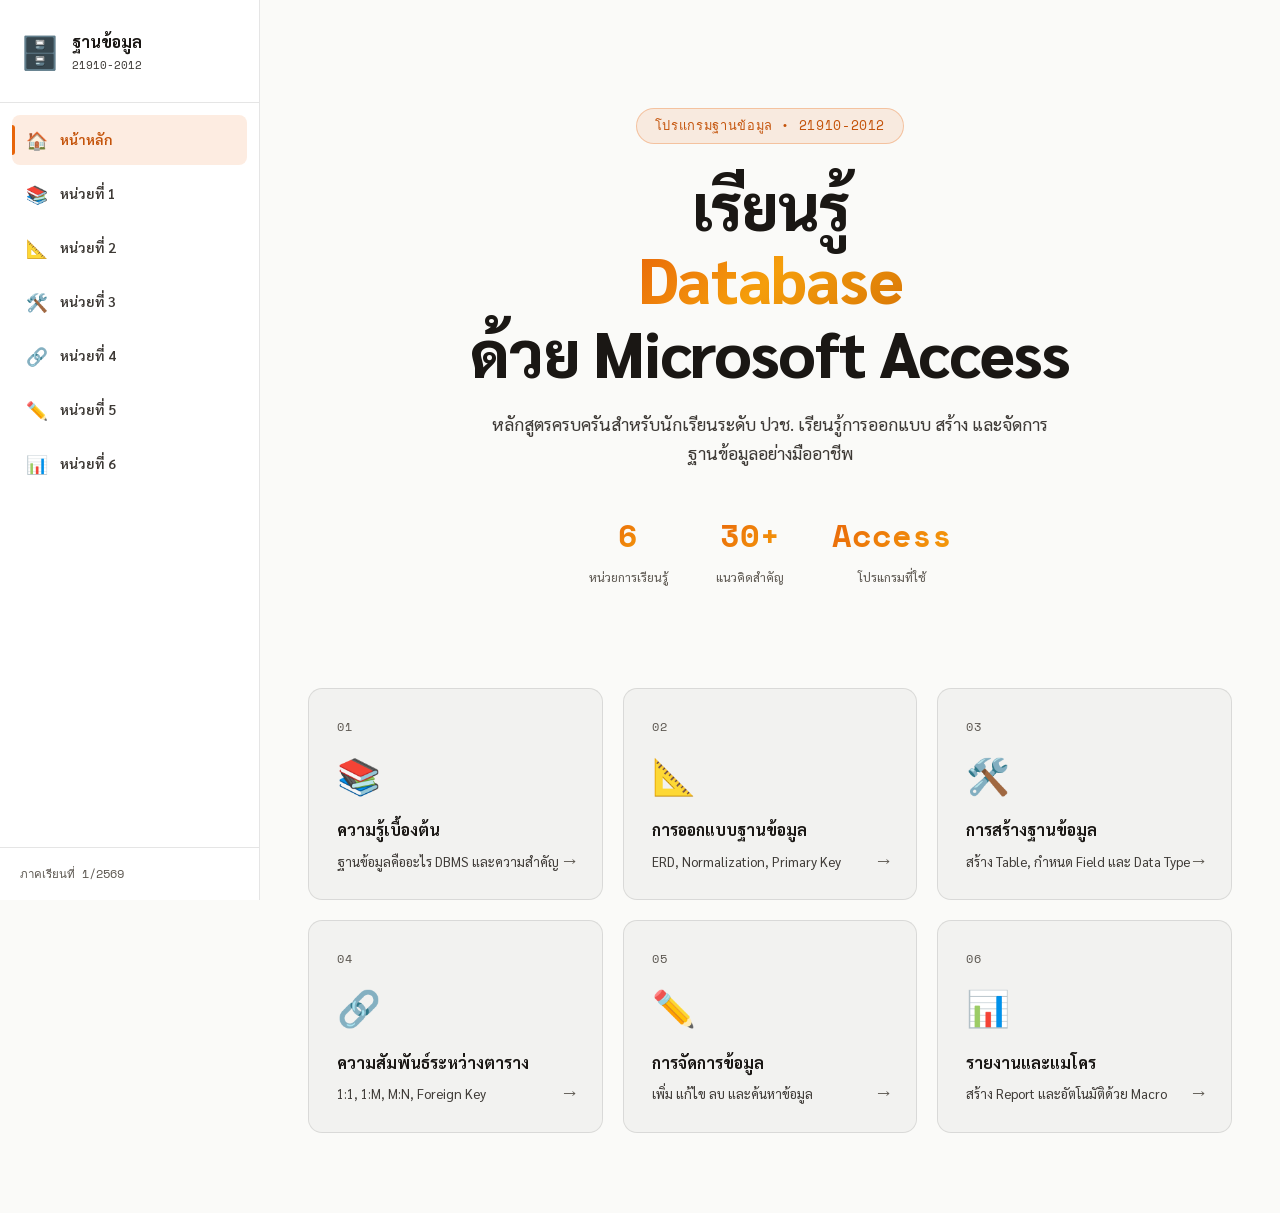
==== commit 6ac21b4d: "Add files via upload" ====
--- a/index.html
+++ b/index.html
@@ -257,23 +257,69 @@
               <p>จัดเก็บข้อมูลในรูปแบบ <strong>ต้นไม้ (Tree Structure)</strong> มีความสัมพันธ์แบบ Parent–Child ข้อมูล Parent หนึ่งตัวมี Child ได้หลายตัว แต่ Child หนึ่งตัวมี Parent ได้เพียงตัวเดียว</p>
             </div>
           </div>
-          <div class="dbt-diagram">
-            <div class="tree-node root">🏢 บริษัท</div>
-            <div class="tree-children">
-              <div class="tree-branch">
-                <div class="tree-node level1">📁 แผนก IT</div>
-                <div class="tree-children">
-                  <div class="tree-node level2">👤 นาย ก</div>
-                  <div class="tree-node level2">👤 นาย ข</div>
-                </div>
-              </div>
-              <div class="tree-branch">
-                <div class="tree-node level1">📁 แผนก HR</div>
-                <div class="tree-children">
-                  <div class="tree-node level2">👤 นาง ค</div>
-                </div>
-              </div>
-            </div>
+          <div class="dbt-diagram" style="padding:8px 0;">
+            <svg viewBox="0 0 480 240" xmlns="http://www.w3.org/2000/svg"
+                 style="width:100%;max-width:480px;display:block;margin:0 auto;">
+              <defs>
+                <style>.ts{font-family:'Sarabun','Noto Sans Thai',sans-serif;}</style>
+              </defs>
+
+              <!-- ── บริษัท (root) cx=240 y=20 ── -->
+              <rect x="170" y="16" width="140" height="38" rx="8"
+                    fill="rgba(34,197,94,0.22)" stroke="#16A34A" stroke-width="2"/>
+              <text x="240" y="40" text-anchor="middle" font-size="14" font-weight="700"
+                    fill="#14532D" class="ts">🏢 บริษัท</text>
+
+              <!-- vertical line: root → crossbar -->
+              <line x1="240" y1="54" x2="240" y2="86" stroke="#16A34A" stroke-width="1.8"/>
+
+              <!-- horizontal crossbar -->
+              <line x1="130" y1="86" x2="360" y2="86" stroke="#16A34A" stroke-width="1.8"/>
+
+              <!-- drop line → แผนก IT -->
+              <line x1="130" y1="86" x2="130" y2="108" stroke="#16A34A" stroke-width="1.8"/>
+              <!-- drop line → แผนก HR -->
+              <line x1="360" y1="86" x2="360" y2="108" stroke="#16A34A" stroke-width="1.8"/>
+
+              <!-- แผนก IT -->
+              <rect x="60" y="108" width="140" height="36" rx="8"
+                    fill="rgba(34,197,94,0.18)" stroke="#16A34A" stroke-width="1.8"/>
+              <text x="130" y="131" text-anchor="middle" font-size="13" font-weight="600"
+                    fill="#14532D" class="ts">📁 แผนก IT</text>
+
+              <!-- แผนก HR -->
+              <rect x="290" y="108" width="140" height="36" rx="8"
+                    fill="rgba(34,197,94,0.18)" stroke="#16A34A" stroke-width="1.8"/>
+              <text x="360" y="131" text-anchor="middle" font-size="13" font-weight="600"
+                    fill="#14532D" class="ts">📁 แผนก HR</text>
+
+              <!-- แผนก IT → crossbar2 -->
+              <line x1="130" y1="144" x2="130" y2="168" stroke="#16A34A" stroke-width="1.8"/>
+              <line x1="80" y1="168" x2="180" y2="168" stroke="#16A34A" stroke-width="1.8"/>
+              <line x1="80" y1="168" x2="80" y2="190" stroke="#16A34A" stroke-width="1.8"/>
+              <line x1="180" y1="168" x2="180" y2="190" stroke="#16A34A" stroke-width="1.8"/>
+
+              <!-- นาย ก -->
+              <rect x="30" y="190" width="100" height="34" rx="8"
+                    fill="rgba(34,197,94,0.12)" stroke="#16A34A" stroke-width="1.5"/>
+              <text x="80" y="212" text-anchor="middle" font-size="12" font-weight="600"
+                    fill="#14532D" class="ts">👤 นาย ก</text>
+
+              <!-- นาย ข -->
+              <rect x="130" y="190" width="100" height="34" rx="8"
+                    fill="rgba(34,197,94,0.12)" stroke="#16A34A" stroke-width="1.5"/>
+              <text x="180" y="212" text-anchor="middle" font-size="12" font-weight="600"
+                    fill="#14532D" class="ts">👤 นาย ข</text>
+
+              <!-- แผนก HR → นาง ค -->
+              <line x1="360" y1="144" x2="360" y2="190" stroke="#16A34A" stroke-width="1.8"/>
+
+              <!-- นาง ค -->
+              <rect x="310" y="190" width="100" height="34" rx="8"
+                    fill="rgba(34,197,94,0.12)" stroke="#16A34A" stroke-width="1.5"/>
+              <text x="360" y="212" text-anchor="middle" font-size="12" font-weight="600"
+                    fill="#14532D" class="ts">👤 นาง ค</text>
+            </svg>
           </div>
           <div class="dbt-props">
             <div class="prop good">✅ ค้นหาข้อมูลตามลำดับชั้นได้รวดเร็ว</div>
@@ -776,31 +822,128 @@
 
         <div class="erd-example">
           <div class="erd-title">ตัวอย่าง ERD: ระบบนักเรียนและวิชาเรียน</div>
-          <div class="erd-canvas">
-            <div class="erd-entity-box">
-              <div class="erd-entity">นักเรียน</div>
-              <div class="erd-attrs">
-                <span class="attr-pk">🔑 รหัสนักเรียน</span>
-                <span class="attr">ชื่อ</span>
-                <span class="attr">นามสกุล</span>
-                <span class="attr">แผนก</span>
-              </div>
-            </div>
-            <div class="erd-rel-line">
-              <span class="erd-card">M</span>
-              <div class="erd-line"></div>
-              <div class="erd-relation-box">ลงทะเบียน</div>
-              <div class="erd-line"></div>
-              <span class="erd-card">N</span>
-            </div>
-            <div class="erd-entity-box">
-              <div class="erd-entity">วิชา</div>
-              <div class="erd-attrs">
-                <span class="attr-pk">🔑 รหัสวิชา</span>
-                <span class="attr">ชื่อวิชา</span>
-                <span class="attr">หน่วยกิต</span>
-              </div>
-            </div>
+          <div class="erd-canvas-svg">
+            <svg viewBox="0 0 860 420" xmlns="http://www.w3.org/2000/svg"
+                 style="width:100%;max-width:860px;display:block;margin:0 auto;">
+              <defs>
+                <style>.et{font-family:'Sarabun','Noto Sans Thai',sans-serif;}</style>
+              </defs>
+
+              <!-- ══════════════════════════════════════
+                   ENTITY: นักเรียน  cx=170 cy=210
+                   ══════════════════════════════════════ -->
+              <rect x="100" y="185" width="140" height="50"
+                    fill="rgba(232,101,10,0.18)" stroke="#C2500A" stroke-width="2.5"/>
+              <text x="170" y="217" text-anchor="middle" font-size="16" font-weight="700"
+                    fill="#7C2D12" class="et">นักเรียน</text>
+
+              <!-- PK: รหัสนักเรียน  cx=100 cy=68 — เส้นใต้เฉพาะตัวอักษร -->
+              <ellipse cx="100" cy="68" rx="54" ry="26"
+                       fill="rgba(245,158,11,0.18)" stroke="#B45309" stroke-width="2"/>
+              <text x="100" y="72" text-anchor="middle" font-size="12" font-weight="700"
+                    fill="#78350F" text-decoration="underline" class="et">รหัสนักเรียน</text>
+              <line x1="112" y1="94" x2="145" y2="185" stroke="#94A3B8" stroke-width="1.5"/>
+
+              <!-- Attr: ชื่อ  cx=28 cy=183 -->
+              <ellipse cx="28" cy="183" rx="26" ry="20"
+                       fill="rgba(34,197,94,0.18)" stroke="#15803D" stroke-width="1.8"/>
+              <text x="28" y="187" text-anchor="middle" font-size="13" font-weight="600"
+                    fill="#14532D" class="et">ชื่อ</text>
+              <line x1="54" y1="183" x2="100" y2="205" stroke="#94A3B8" stroke-width="1.5"/>
+
+              <!-- Attr: นามสกุล  cx=40 cy=315 -->
+              <ellipse cx="40" cy="315" rx="40" ry="22"
+                       fill="rgba(34,197,94,0.18)" stroke="#15803D" stroke-width="1.8"/>
+              <text x="40" y="319" text-anchor="middle" font-size="12" font-weight="600"
+                    fill="#14532D" class="et">นามสกุล</text>
+              <line x1="70" y1="298" x2="118" y2="235" stroke="#94A3B8" stroke-width="1.5"/>
+
+              <!-- Attr: แผนก  cx=183 cy=358 -->
+              <ellipse cx="183" cy="358" rx="36" ry="22"
+                       fill="rgba(34,197,94,0.18)" stroke="#15803D" stroke-width="1.8"/>
+              <text x="183" y="362" text-anchor="middle" font-size="12" font-weight="600"
+                    fill="#14532D" class="et">แผนก</text>
+              <line x1="183" y1="336" x2="170" y2="235" stroke="#94A3B8" stroke-width="1.5"/>
+
+              <!-- ══════════════════════════════════════
+                   RELATIONSHIP DIAMOND  cx=430 cy=210
+                   ══════════════════════════════════════ -->
+              <polygon points="430,145 518,210 430,275 342,210"
+                       fill="rgba(245,158,11,0.18)" stroke="#B45309" stroke-width="2.5"/>
+              <text x="430" y="207" text-anchor="middle" font-size="14" font-weight="700"
+                    fill="#78350F" class="et">ลงทะเบียน</text>
+
+              <!-- entity right → diamond left -->
+              <line x1="240" y1="210" x2="342" y2="210" stroke="#94A3B8" stroke-width="2"/>
+              <text x="286" y="200" text-anchor="middle" font-size="16" font-weight="800"
+                    fill="#92400E" class="et">M</text>
+
+              <!-- diamond right → entity left -->
+              <line x1="518" y1="210" x2="620" y2="210" stroke="#94A3B8" stroke-width="2"/>
+              <text x="569" y="200" text-anchor="middle" font-size="16" font-weight="800"
+                    fill="#92400E" class="et">N</text>
+
+              <!-- ══════════════════════════════════════
+                   ENTITY: วิชา  cx=690 cy=210
+                   ══════════════════════════════════════ -->
+              <rect x="620" y="185" width="140" height="50"
+                    fill="rgba(232,101,10,0.18)" stroke="#C2500A" stroke-width="2.5"/>
+              <text x="690" y="217" text-anchor="middle" font-size="16" font-weight="700"
+                    fill="#7C2D12" class="et">วิชา</text>
+
+              <!-- PK: รหัสวิชา  cx=760 cy=68 — เส้นใต้เฉพาะตัวอักษร -->
+              <ellipse cx="760" cy="68" rx="48" ry="26"
+                       fill="rgba(245,158,11,0.18)" stroke="#B45309" stroke-width="2"/>
+              <text x="760" y="72" text-anchor="middle" font-size="12" font-weight="700"
+                    fill="#78350F" text-decoration="underline" class="et">รหัสวิชา</text>
+              <line x1="748" y1="94" x2="715" y2="185" stroke="#94A3B8" stroke-width="1.5"/>
+
+              <!-- Attr: ชื่อวิชา  cx=832 cy=183 -->
+              <ellipse cx="832" cy="183" rx="32" ry="20"
+                       fill="rgba(34,197,94,0.18)" stroke="#15803D" stroke-width="1.8"/>
+              <text x="832" y="187" text-anchor="middle" font-size="12" font-weight="600"
+                    fill="#14532D" class="et">ชื่อวิชา</text>
+              <line x1="800" y1="188" x2="760" y2="208" stroke="#94A3B8" stroke-width="1.5"/>
+
+              <!-- Attr: หน่วยกิต  cx=677 cy=358 -->
+              <ellipse cx="677" cy="358" rx="40" ry="22"
+                       fill="rgba(34,197,94,0.18)" stroke="#15803D" stroke-width="1.8"/>
+              <text x="677" y="362" text-anchor="middle" font-size="12" font-weight="600"
+                    fill="#14532D" class="et">หน่วยกิต</text>
+              <line x1="690" y1="336" x2="690" y2="235" stroke="#94A3B8" stroke-width="1.5"/>
+
+              <!-- Attr: อาจารย์ผู้สอน  cx=820 cy=315 -->
+              <ellipse cx="820" cy="315" rx="46" ry="22"
+                       fill="rgba(34,197,94,0.18)" stroke="#15803D" stroke-width="1.8"/>
+              <text x="820" y="319" text-anchor="middle" font-size="11.5" font-weight="600"
+                    fill="#14532D" class="et">อาจารย์ผู้สอน</text>
+              <line x1="784" y1="298" x2="742" y2="235" stroke="#94A3B8" stroke-width="1.5"/>
+
+              <!-- ══════════════════════════════════════
+                   LEGEND
+                   ══════════════════════════════════════ -->
+              <rect x="220" y="385" width="420" height="28" rx="6"
+                    fill="rgba(240,240,235,0.95)" stroke="#D1D5DB" stroke-width="1"/>
+              <!-- PK -->
+              <ellipse cx="248" cy="399" rx="14" ry="10"
+                       fill="rgba(245,158,11,0.18)" stroke="#B45309" stroke-width="1.5"/>
+              <text x="248" y="403" text-anchor="middle" font-size="10" font-weight="700"
+                    fill="#78350F" text-decoration="underline" class="et">PK</text>
+              <text x="267" y="403" font-size="10" fill="#374151" class="et">= PK (ขีดเส้นใต้)</text>
+              <!-- Attr -->
+              <ellipse cx="370" cy="399" rx="14" ry="10"
+                       fill="rgba(34,197,94,0.18)" stroke="#15803D" stroke-width="1.5"/>
+              <text x="370" y="403" text-anchor="middle" font-size="9" fill="#14532D" class="et">Attr</text>
+              <text x="389" y="403" font-size="10" fill="#374151" class="et">= Attribute</text>
+              <!-- Entity -->
+              <rect x="455" y="391" width="28" height="16"
+                    fill="rgba(232,101,10,0.18)" stroke="#C2500A" stroke-width="1.5"/>
+              <text x="488" y="403" font-size="10" fill="#374151" class="et">= Entity</text>
+              <!-- Relationship -->
+              <polygon points="549,399 560,406 549,413 538,406"
+                       fill="rgba(245,158,11,0.18)" stroke="#B45309" stroke-width="1.5"/>
+              <text x="565" y="403" font-size="10" fill="#374151" class="et">= Relationship</text>
+            </svg>
           </div>
         </div>
       </div>
--- a/style.css
+++ b/style.css
@@ -11,8 +11,8 @@
   --surface2: rgba(0,0,0,0.06);
   --border: rgba(0,0,0,0.1);
   --text: #1A1714;
-  --text-muted: #6B6560;
-  --text-dim: #9E998F;
+  --text-muted: #3D3935;
+  --text-dim: #5C5750;
   --accent: #E8650A;
   --accent2: #F59E0B;
   --gold: #D97706;
@@ -666,7 +666,7 @@
    ============================================ */
 .erd-symbols {
   display: grid;
-  grid-template-columns: repeat(auto-fill, minmax(140px, 1fr));
+  grid-template-columns: repeat(4, 1fr);
   gap: 16px;
   margin-bottom: 28px;
 }
@@ -752,6 +752,12 @@
   flex-wrap: wrap;
 }
 
+.erd-canvas-svg {
+  display: flex;
+  justify-content: center;
+  overflow-x: auto;
+}
+
 .erd-entity-box { text-align: center; }
 
 .erd-entity {
@@ -813,7 +819,7 @@
    ============================================ */
 .norm-steps {
   display: grid;
-  grid-template-columns: repeat(auto-fill, minmax(240px, 1fr));
+  grid-template-columns: repeat(3, 1fr);
   gap: 16px;
 }
 
@@ -854,8 +860,8 @@
   margin-bottom: 4px;
 }
 
-.ne-bad { background: rgba(239,68,68,0.1); color: #FCA5A5; }
-.ne-good { background: rgba(34,197,94,0.1); color: #86EFAC; }
+.ne-bad { background: rgba(239,68,68,0.1); color: #000000; }
+.ne-good { background: rgba(34,197,94,0.1); color: #000000; }
 
 /* ============================================
    STEPS TIMELINE (Unit 3)
@@ -1438,7 +1444,7 @@
 
 .export-grid {
   display: grid;
-  grid-template-columns: repeat(auto-fill, minmax(130px, 1fr));
+  grid-template-columns: repeat(4, 1fr);
   gap: 12px;
 }
 
@@ -1801,7 +1807,6 @@
   display: flex;
   gap: 16px;
   align-items: flex-start;
-  flex-wrap: wrap;
   padding: 20px;
   border-bottom: 1px solid var(--border);
 }
@@ -1828,9 +1833,9 @@
   border: 1px solid;
 }
 
-.tree-node.root { background: rgba(34,197,94,0.2); border-color: #22C55E; }
-.tree-node.level1 { background: rgba(34,197,94,0.12); border-color: rgba(34,197,94,0.5); }
-.tree-node.level2 { background: rgba(34,197,94,0.06); border-color: rgba(34,197,94,0.3); }
+.tree-node.root { background: rgba(34,197,94,0.2); border-color: #22C55E; color: #4ADE80; }
+.tree-node.level1 { background: rgba(34,197,94,0.12); border-color: rgba(34,197,94,0.5); color: #86EFAC; }
+.tree-node.level2 { background: rgba(34,197,94,0.08); border-color: rgba(34,197,94,0.3); color: #BBF7D0; }
 
 .tree-children {
   display: flex;
@@ -2188,7 +2193,7 @@
 /* PERSONNEL GRID */
 .personnel-grid {
   display: grid;
-  grid-template-columns: repeat(auto-fill, minmax(220px, 1fr));
+  grid-template-columns: repeat(3, 1fr);
   gap: 16px;
 }
 
@@ -2258,17 +2263,17 @@
 /* FINAL COMPARE */
 .final-compare {
   display: flex;
-  gap: 12px;
+  gap: 16px;
   align-items: flex-start;
 }
 
-.fc-col { flex: 1; min-width: 0; }
+.fc-col { flex: 1; }
 
 .fc-head {
-  padding: 12px 10px;
+  padding: 14px 16px;
   border-radius: var(--radius-sm) var(--radius-sm) 0 0;
   font-weight: 700;
-  font-size: 0.82rem;
+  font-size: 0.88rem;
   text-align: center;
   line-height: 1.5;
 }
@@ -2283,15 +2288,13 @@
 }
 
 .fc-item {
-  padding: 8px 10px;
-  font-size: 0.78rem;
+  padding: 9px 14px;
+  font-size: 0.82rem;
   border-bottom: 1px solid var(--border);
-  word-break: keep-all;
-  line-height: 1.4;
-}
-
-.fc-item.bad-item { color: var(--text); }
-.fc-item.good-item { color: var(--text); }
+}
+
+.fc-item.bad-item { color: #FCA5A5; }
+.fc-item.good-item { color: #86EFAC; }
 .fc-item:last-child { border-bottom: none; }
 
 .fc-vs {
@@ -2299,7 +2302,7 @@
   align-items: center;
   font-family: 'Space Mono', monospace;
   font-weight: 700;
-  font-size: 1rem;
+  font-size: 1.2rem;
   color: var(--text-dim);
   padding-top: 50px;
   flex-shrink: 0;
@@ -2309,8 +2312,10 @@
    RESPONSIVE
    ============================================ */
 @media (max-width: 1024px) {
+  .erd-symbols { grid-template-columns: repeat(2, 1fr); }
   .norm-steps { grid-template-columns: 1fr; }
   .crud-grid { grid-template-columns: 1fr; }
+  .export-grid { grid-template-columns: repeat(2, 1fr); }
 }
 
 @media (max-width: 768px) {
@@ -2326,7 +2331,7 @@
 
   .main-content { margin-left: 0; }
 
-  .section { padding: 24px 16px 60px; }
+  .section { padding: 24px 20px 60px; }
 
   .section-header { flex-direction: column; align-items: flex-start; gap: 12px; }
   .section-num { font-size: 2rem; }
@@ -2342,37 +2347,15 @@
   .wz-arrow { transform: rotate(90deg); }
   .datatype-grid { grid-template-columns: 1fr 1fr; }
   .rel-diagram { justify-content: flex-start; }
+  .erd-symbols { grid-template-columns: repeat(2, 1fr); }
+  .export-grid { grid-template-columns: repeat(2, 1fr); }
   .macro-actions { grid-template-columns: 1fr 1fr; }
-
-  /* personnel grid — 1 column on mobile */
-  .personnel-grid { grid-template-columns: 1fr; }
-
-  /* form-layout-grid */
-  .form-layout-grid { grid-template-columns: 1fr; }
-  .form-views-grid { grid-template-columns: 1fr 1fr; }
-
-  /* operators */
-  .operators-grid { grid-template-columns: 1fr 1fr; }
-
-  /* content-block padding */
-  .content-block { padding: 20px 16px; }
-
-  /* hero */
-  .hero { padding: 40px 16px 24px; }
-  .hero-title { font-size: 2rem; }
 }
 
 @media (max-width: 480px) {
   .hero-stats { gap: 16px; }
   .vocab-grid { grid-template-columns: 1fr; }
   .datatype-grid { grid-template-columns: 1fr; }
-  .form-views-grid { grid-template-columns: 1fr; }
-  .operators-grid { grid-template-columns: 1fr; }
-  .macro-actions { grid-template-columns: 1fr; }
-  .dbms-examples { grid-template-columns: 1fr 1fr; }
-  .quality-grid { grid-template-columns: 1fr; }
-  .nb-legend { flex-direction: column; gap: 6px; }
-  .nav-bar-demo { gap: 6px; }
 }
 
 /* ============================================
@@ -2431,7 +2414,7 @@
 .fl-just-field { flex-wrap: wrap; }
 .fl-just-input { flex: 0 1 auto; }
 
-.fl-table-preview {}
+.fl-table-preview 
 .fl-table-header { display: flex; gap: 16px; font-size: 0.72rem; font-weight: 700; color: white; background: rgba(232,101,10,0.6); padding: 4px 8px; border-radius: 4px 4px 0 0; }
 .fl-table-row { display: flex; gap: 16px; font-size: 0.72rem; padding: 3px 8px; border-bottom: 1px solid var(--border); }
 .fl-table-row span, .fl-table-header span { flex: 1; }
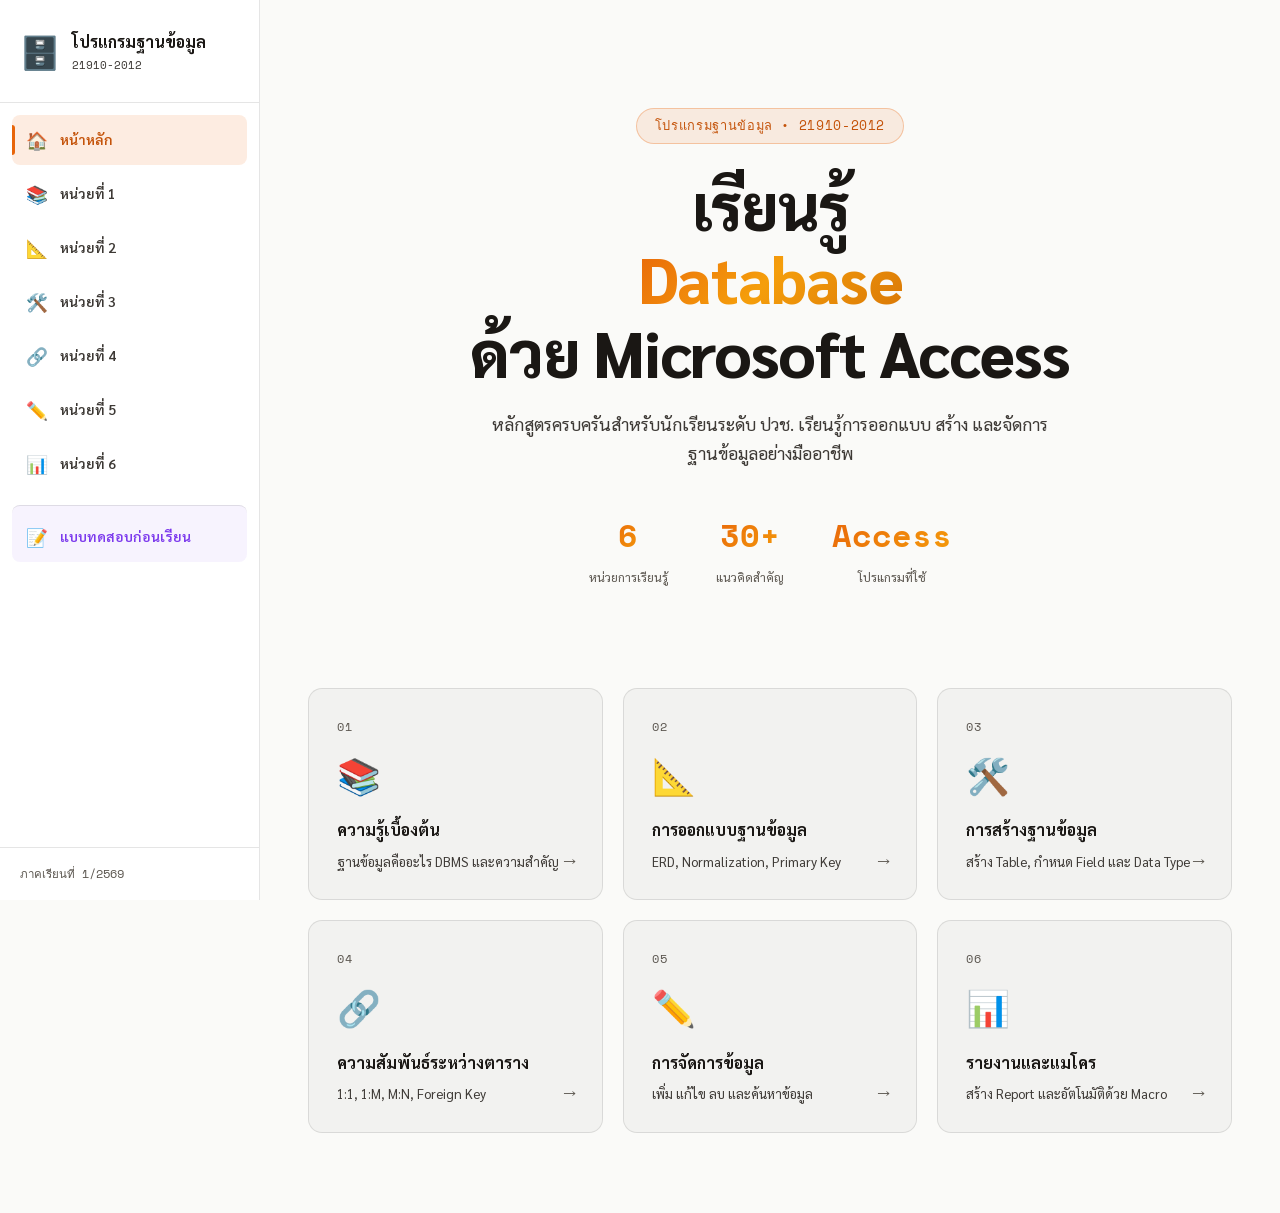
==== commit c32f82f0: "Add files via upload" ====
--- a/index.html
+++ b/index.html
@@ -15,7 +15,7 @@
     <div class="sidebar-logo">
       <div class="logo-icon">🗄️</div>
       <div class="logo-text">
-        <span class="logo-title">ฐานข้อมูล</span>
+        <span class="logo-title">โปรแกรมฐานข้อมูล</span>
         <span class="logo-sub">21910-2012</span>
       </div>
     </div>
@@ -54,6 +54,12 @@
         <span class="nav-label">หน่วยที่ 6</span>
         <span class="nav-sub">รายงานและแมโคร</span>
       </a>
+
+      <a href="https://quiz.zep.us/th/play/R5lepr" target="_blank" rel="noopener" class="nav-item nav-item-quiz">
+        <span class="nav-icon">📝</span>
+        <span class="nav-label">แบบทดสอบก่อนเรียน</span>
+      </a>
+
     </nav>
     <div class="sidebar-footer">
       ภาคเรียนที่ 1/2569
@@ -198,9 +204,6 @@
         <h3 class="block-title">📐 โครงสร้างของข้อมูลในตาราง</h3>
         <p class="block-desc">ฐานข้อมูลแบบตารางประกอบด้วย Field (คอลัมน์) และ Record (แถว)</p>
         <div class="table-anatomy">
-          <div class="ta-label-top">
-            <span class="ta-arrow-h">←————— Field (คอลัมน์) —————→</span>
-          </div>
           <div class="ta-wrap">
             <div class="ta-label-left">
               <span class="ta-arrow-v">Record<br>(แถว)</span>
@@ -208,6 +211,9 @@
             <div class="table-wrapper">
               <table class="demo-table annotated-table">
                 <thead>
+                  <tr>
+                    <th colspan="5" class="field-label-row" style="text-align: center;">← Field (คอลัมน์) →</th>
+                  </tr>
                   <tr>
                     <th class="field-hi">🔑 รหัสนักเรียน<br><small>Primary Key</small></th>
                     <th class="field-hi">ชื่อ<br><small>Field</small></th>
@@ -365,18 +371,43 @@
             </div>
           </div>
           <div class="dbt-diagram rel-diagram-u1">
-            <div class="rdu1-table">
-              <div class="rdu1-head">📋 ลูกค้า</div>
-              <div class="rdu1-row"><span class="rdu1-pk">🔑 CustomerID</span></div>
-              <div class="rdu1-row">ชื่อลูกค้า</div>
-              <div class="rdu1-row">เบอร์โทร</div>
-            </div>
-            <div class="rdu1-arrow">—FK→</div>
-            <div class="rdu1-table">
-              <div class="rdu1-head">📋 คำสั่งซื้อ</div>
-              <div class="rdu1-row"><span class="rdu1-pk">🔑 OrderID</span></div>
-              <div class="rdu1-row"><span class="rdu1-fk">🔗 CustomerID</span></div>
-              <div class="rdu1-row">วันที่สั่ง</div>
+            <!-- ใช้ SVG วาดเส้น FK ให้ชี้จาก CustomerID ในคำสั่งซื้อ → CustomerID ในลูกค้า -->
+            <div class="rdu1-wrap">
+
+              <!-- ตาราง ลูกค้า (ซ้าย) -->
+              <div class="rdu1-table" id="rdu1-left">
+                <div class="rdu1-head">📋 ลูกค้า</div>
+                <div class="rdu1-row rdu1-pk-row"><span class="rdu1-pk">🔑 CustomerID</span></div>
+                <div class="rdu1-row">ชื่อลูกค้า</div>
+                <div class="rdu1-row">เบอร์โทร</div>
+              </div>
+
+              <!-- SVG เส้นเชื่อม -->
+              <svg class="rdu1-svg" viewBox="0 0 80 90" preserveAspectRatio="none" xmlns="http://www.w3.org/2000/svg">
+                <!-- เส้นจาก FK (คำสั่งซื้อ row2 ≈ y=65) ไปถึง PK (ลูกค้า row1 ≈ y=33) -->
+                <defs>
+                  <marker id="arrowhead" markerWidth="8" markerHeight="6" refX="8" refY="3" orient="auto">
+                    <polygon points="0 0, 8 3, 0 6" fill="#C4530A"/>
+                  </marker>
+                </defs>
+                <!-- เส้นจากขวา (คำสั่งซื้อ) ไปซ้าย (ลูกค้า) -->
+                <path d="M 80 65 C 40 65, 40 33, 0 33"
+                      stroke="#C4530A" stroke-width="2" fill="none"
+                      stroke-dasharray="4 3"
+                      marker-end="url(#arrowhead)"/>
+                <!-- label FK -->
+                <text x="40" y="46" text-anchor="middle" font-size="9"
+                      font-family="Space Mono,monospace" fill="#C4530A" font-weight="700">FK</text>
+              </svg>
+
+              <!-- ตาราง คำสั่งซื้อ (ขวา) -->
+              <div class="rdu1-table" id="rdu1-right">
+                <div class="rdu1-head">📋 คำสั่งซื้อ</div>
+                <div class="rdu1-row"><span class="rdu1-pk">🔑 OrderID</span></div>
+                <div class="rdu1-row rdu1-fk-row"><span class="rdu1-fk">🔗 CustomerID</span></div>
+                <div class="rdu1-row">วันที่สั่ง</div>
+              </div>
+
             </div>
           </div>
           <div class="dbt-props">
@@ -753,50 +784,162 @@
         </div>
       </div>
 
-      <div class="content-block">
-        <h3 class="block-title">🗺️ ERD Flow — ขั้นตอนการออกแบบ</h3>
+      <!-- ========== หัวข้อ 1: หลักการออกแบบฐานข้อมูลเบื้องต้น ========== -->
+      <h3 class="unit-section-title">1. หลักการออกแบบฐานข้อมูลเบื้องต้น</h3>
+
+      <div class="content-block">
+        <div class="info-card" style="background:rgba(34,197,94,0.07);border-color:rgba(34,197,94,0.3)">
+          <div class="info-icon">💡</div>
+          <div>
+            <h3>การออกแบบฐานข้อมูลที่ดีคืออะไร?</h3>
+            <p>การออกแบบฐานข้อมูล คือการวางแผนโครงสร้างการจัดเก็บข้อมูลให้ <strong>ถูกต้อง ครบถ้วน ไม่ซ้ำซ้อน</strong> และสามารถนำข้อมูลกลับมาใช้งานได้อย่างมีประสิทธิภาพ</p>
+          </div>
+        </div>
+
+        <h4 style="margin-bottom:12px;font-weight:700">🎯 หลักการสำคัญในการออกแบบ</h4>
+        <div class="design-principles">
+          <div class="dp-item">
+            <div class="dp-icon">🚫</div>
+            <div class="dp-title">ลดความซ้ำซ้อน (Reduce Redundancy)</div>
+            <div class="dp-desc">ไม่เก็บข้อมูลเดิมซ้ำหลายที่ เช่น ชื่อแผนกควรอยู่ในตารางแผนกเพียงที่เดียว</div>
+          </div>
+          <div class="dp-item">
+            <div class="dp-icon">✅</div>
+            <div class="dp-title">ความถูกต้องของข้อมูล (Data Integrity)</div>
+            <div class="dp-desc">ข้อมูลต้องสอดคล้องกัน เปลี่ยนที่เดียวแล้วถูกต้องทุกที่</div>
+          </div>
+          <div class="dp-item">
+            <div class="dp-icon">🔍</div>
+            <div class="dp-title">ค้นหาได้ง่าย (Easy to Query)</div>
+            <div class="dp-desc">โครงสร้างตารางต้องทำให้สามารถดึงข้อมูลได้รวดเร็วและยืดหยุ่น</div>
+          </div>
+          <div class="dp-item">
+            <div class="dp-icon">📈</div>
+            <div class="dp-title">รองรับการขยาย (Scalability)</div>
+            <div class="dp-desc">ออกแบบให้เพิ่มข้อมูลหรือ Field ใหม่ในอนาคตได้โดยไม่กระทบโครงสร้างเดิม</div>
+          </div>
+          <div class="dp-item">
+            <div class="dp-icon">🔒</div>
+            <div class="dp-title">ความปลอดภัย (Security)</div>
+            <div class="dp-desc">กำหนดสิทธิ์การเข้าถึงข้อมูลให้เหมาะสมกับผู้ใช้แต่ละระดับ</div>
+          </div>
+          <div class="dp-item">
+            <div class="dp-icon">⚡</div>
+            <div class="dp-title">ประสิทธิภาพ (Performance)</div>
+            <div class="dp-desc">โครงสร้างที่ดีช่วยให้การบันทึกและเรียกใช้ข้อมูลทำได้รวดเร็ว</div>
+          </div>
+        </div>
+
+        <h4 style="margin:20px 0 12px;font-weight:700">📋 ขั้นตอนการออกแบบฐานข้อมูล</h4>
         <div class="flow-steps">
           <div class="flow-step">
             <div class="step-num">1</div>
             <div class="step-content">
-              <div class="step-title">วิเคราะห์ข้อมูล</div>
-              <div class="step-desc">ศึกษาความต้องการของระบบ รวบรวมข้อมูลที่ต้องการจัดเก็บ</div>
+              <div class="step-title">วิเคราะห์ความต้องการ</div>
+              <div class="step-desc">รวบรวมข้อมูลจากผู้ใช้งาน ศึกษาระบบที่มีอยู่ และกำหนดขอบเขตของระบบ</div>
             </div>
           </div>
           <div class="flow-arrow">↓</div>
           <div class="flow-step">
             <div class="step-num">2</div>
             <div class="step-content">
-              <div class="step-title">กำหนด Entity</div>
-              <div class="step-desc">ระบุสิ่งที่ต้องการจัดเก็บข้อมูล เช่น นักเรียน, วิชา, ครู</div>
+              <div class="step-title">ออกแบบเชิงแนวคิด (Conceptual Design)</div>
+              <div class="step-desc">สร้าง E-R Diagram เพื่อแสดง Entity, Attribute และความสัมพันธ์</div>
             </div>
           </div>
           <div class="flow-arrow">↓</div>
           <div class="flow-step">
             <div class="step-num">3</div>
             <div class="step-content">
-              <div class="step-title">กำหนด Attribute</div>
-              <div class="step-desc">ระบุคุณสมบัติของแต่ละ Entity เช่น ชื่อ, อายุ, ที่อยู่</div>
+              <div class="step-title">ออกแบบเชิงตรรกะ (Logical Design)</div>
+              <div class="step-desc">แปลง ERD เป็นตาราง กำหนด PK/FK และทำ Normalization</div>
             </div>
           </div>
           <div class="flow-arrow">↓</div>
           <div class="flow-step">
             <div class="step-num">4</div>
             <div class="step-content">
-              <div class="step-title">สร้าง E-R Diagram</div>
-              <div class="step-desc">วาดแผนภาพแสดงความสัมพันธ์ระหว่าง Entity</div>
-            </div>
-          </div>
-          <div class="flow-arrow">↓</div>
-          <div class="flow-step">
-            <div class="step-num">5</div>
-            <div class="step-content">
-              <div class="step-title">Normalize</div>
-              <div class="step-desc">ปรับโครงสร้างตารางให้ถูกต้อง ลดความซ้ำซ้อน</div>
-            </div>
-          </div>
-        </div>
-      </div>
+              <div class="step-title">ออกแบบเชิงกายภาพ (Physical Design)</div>
+              <div class="step-desc">สร้างตารางจริงในโปรแกรม DBMS เช่น Microsoft Access</div>
+            </div>
+          </div>
+        </div>
+      </div>
+
+      <!-- ========== หัวข้อ 2: การวิเคราะห์ความต้องการของระบบ ========== -->
+      <h3 class="unit-section-title">2. การวิเคราะห์ความต้องการของระบบ</h3>
+
+      <div class="content-block">
+        <h3 class="block-title">🔎 การวิเคราะห์ความต้องการของระบบ (System Requirements Analysis)</h3>
+        <div class="info-card accent-yellow">
+          <div class="info-icon">📋</div>
+          <div>
+            <h4>ทำไมต้องวิเคราะห์ความต้องการก่อน?</h4>
+            <p>ก่อนสร้างฐานข้อมูล ต้องเข้าใจว่าระบบต้องการเก็บข้อมูลอะไร ใครเป็นผู้ใช้งาน และต้องการรายงานอะไรบ้าง เพื่อให้การออกแบบตรงกับความต้องการจริง</p>
+          </div>
+        </div>
+
+        <h4 style="margin-bottom:12px;font-weight:700">🛠️ เทคนิคการวิเคราะห์ความต้องการ</h4>
+        <div class="req-methods">
+          <div class="rm-item">
+            <div class="rm-icon">🗣️</div>
+            <div class="rm-content">
+              <div class="rm-name">สัมภาษณ์ (Interview)</div>
+              <div class="rm-desc">พูดคุยกับผู้ใช้งานโดยตรง เพื่อเข้าใจกระบวนการทำงานและความต้องการ</div>
+            </div>
+          </div>
+          <div class="rm-item">
+            <div class="rm-icon">📄</div>
+            <div class="rm-content">
+              <div class="rm-name">ศึกษาเอกสาร (Document Study)</div>
+              <div class="rm-desc">วิเคราะห์แบบฟอร์ม รายงาน และเอกสารที่ใช้งานอยู่ในปัจจุบัน</div>
+            </div>
+          </div>
+          <div class="rm-item">
+            <div class="rm-icon">👁️</div>
+            <div class="rm-content">
+              <div class="rm-name">สังเกตการณ์ (Observation)</div>
+              <div class="rm-desc">สังเกตการทำงานจริงของผู้ใช้เพื่อหาจุดที่ต้องปรับปรุง</div>
+            </div>
+          </div>
+          <div class="rm-item">
+            <div class="rm-icon">📊</div>
+            <div class="rm-content">
+              <div class="rm-name">แบบสอบถาม (Questionnaire)</div>
+              <div class="rm-desc">รวบรวมข้อมูลจากผู้ใช้จำนวนมากพร้อมกันอย่างมีระบบ</div>
+            </div>
+          </div>
+        </div>
+
+        <h4 style="margin:20px 0 12px;font-weight:700">📌 ตัวอย่าง: วิเคราะห์ระบบทะเบียนนักเรียน</h4>
+        <div class="req-example">
+          <div class="req-q">
+            <div class="rq-label">❓ ต้องเก็บข้อมูลอะไร?</div>
+            <div class="rq-ans">ข้อมูลนักเรียน, วิชาเรียน, ครูผู้สอน, เกรด, ห้องเรียน</div>
+          </div>
+          <div class="req-q">
+            <div class="rq-label">❓ ใครใช้งานระบบบ้าง?</div>
+            <div class="rq-ans">ครู, นักเรียน, เจ้าหน้าที่ทะเบียน, ผู้อำนวยการ</div>
+          </div>
+          <div class="req-q">
+            <div class="rq-label">❓ ต้องการรายงานอะไร?</div>
+            <div class="rq-ans">รายชื่อนักเรียน, ผลการเรียน, สรุปเกรด, รายวิชาที่เปิดสอน</div>
+          </div>
+          <div class="req-q">
+            <div class="rq-label">❓ Entity ที่ได้จากการวิเคราะห์?</div>
+            <div class="rq-ans">
+              <span class="entity-badge">นักเรียน</span>
+              <span class="entity-badge">วิชา</span>
+              <span class="entity-badge">ครู</span>
+              <span class="entity-badge">การลงทะเบียน</span>
+              <span class="entity-badge">ห้องเรียน</span>
+            </div>
+          </div>
+        </div>
+      </div>
+
+      <!-- ========== หัวข้อ 3: แผนภาพ E-R ========== -->
+      <h3 class="unit-section-title">3. แผนภาพ E-R (Entity-Relationship Diagram)</h3>
 
       <div class="content-block">
         <h3 class="block-title">📐 E-R Diagram (Entity-Relationship Diagram)</h3>
@@ -828,125 +971,110 @@
               <defs>
                 <style>.et{font-family:'Sarabun','Noto Sans Thai',sans-serif;}</style>
               </defs>
-
-              <!-- ══════════════════════════════════════
-                   ENTITY: นักเรียน  cx=170 cy=210
-                   ══════════════════════════════════════ -->
               <rect x="100" y="185" width="140" height="50"
                     fill="rgba(232,101,10,0.18)" stroke="#C2500A" stroke-width="2.5"/>
               <text x="170" y="217" text-anchor="middle" font-size="16" font-weight="700"
                     fill="#7C2D12" class="et">นักเรียน</text>
-
-              <!-- PK: รหัสนักเรียน  cx=100 cy=68 — เส้นใต้เฉพาะตัวอักษร -->
               <ellipse cx="100" cy="68" rx="54" ry="26"
                        fill="rgba(245,158,11,0.18)" stroke="#B45309" stroke-width="2"/>
               <text x="100" y="72" text-anchor="middle" font-size="12" font-weight="700"
                     fill="#78350F" text-decoration="underline" class="et">รหัสนักเรียน</text>
               <line x1="112" y1="94" x2="145" y2="185" stroke="#94A3B8" stroke-width="1.5"/>
-
-              <!-- Attr: ชื่อ  cx=28 cy=183 -->
               <ellipse cx="28" cy="183" rx="26" ry="20"
                        fill="rgba(34,197,94,0.18)" stroke="#15803D" stroke-width="1.8"/>
               <text x="28" y="187" text-anchor="middle" font-size="13" font-weight="600"
                     fill="#14532D" class="et">ชื่อ</text>
               <line x1="54" y1="183" x2="100" y2="205" stroke="#94A3B8" stroke-width="1.5"/>
-
-              <!-- Attr: นามสกุล  cx=40 cy=315 -->
               <ellipse cx="40" cy="315" rx="40" ry="22"
                        fill="rgba(34,197,94,0.18)" stroke="#15803D" stroke-width="1.8"/>
               <text x="40" y="319" text-anchor="middle" font-size="12" font-weight="600"
                     fill="#14532D" class="et">นามสกุล</text>
               <line x1="70" y1="298" x2="118" y2="235" stroke="#94A3B8" stroke-width="1.5"/>
-
-              <!-- Attr: แผนก  cx=183 cy=358 -->
               <ellipse cx="183" cy="358" rx="36" ry="22"
                        fill="rgba(34,197,94,0.18)" stroke="#15803D" stroke-width="1.8"/>
               <text x="183" y="362" text-anchor="middle" font-size="12" font-weight="600"
                     fill="#14532D" class="et">แผนก</text>
               <line x1="183" y1="336" x2="170" y2="235" stroke="#94A3B8" stroke-width="1.5"/>
-
-              <!-- ══════════════════════════════════════
-                   RELATIONSHIP DIAMOND  cx=430 cy=210
-                   ══════════════════════════════════════ -->
               <polygon points="430,145 518,210 430,275 342,210"
                        fill="rgba(245,158,11,0.18)" stroke="#B45309" stroke-width="2.5"/>
               <text x="430" y="207" text-anchor="middle" font-size="14" font-weight="700"
                     fill="#78350F" class="et">ลงทะเบียน</text>
-
-              <!-- entity right → diamond left -->
               <line x1="240" y1="210" x2="342" y2="210" stroke="#94A3B8" stroke-width="2"/>
               <text x="286" y="200" text-anchor="middle" font-size="16" font-weight="800"
                     fill="#92400E" class="et">M</text>
-
-              <!-- diamond right → entity left -->
               <line x1="518" y1="210" x2="620" y2="210" stroke="#94A3B8" stroke-width="2"/>
               <text x="569" y="200" text-anchor="middle" font-size="16" font-weight="800"
                     fill="#92400E" class="et">N</text>
-
-              <!-- ══════════════════════════════════════
-                   ENTITY: วิชา  cx=690 cy=210
-                   ══════════════════════════════════════ -->
               <rect x="620" y="185" width="140" height="50"
                     fill="rgba(232,101,10,0.18)" stroke="#C2500A" stroke-width="2.5"/>
               <text x="690" y="217" text-anchor="middle" font-size="16" font-weight="700"
                     fill="#7C2D12" class="et">วิชา</text>
-
-              <!-- PK: รหัสวิชา  cx=760 cy=68 — เส้นใต้เฉพาะตัวอักษร -->
               <ellipse cx="760" cy="68" rx="48" ry="26"
                        fill="rgba(245,158,11,0.18)" stroke="#B45309" stroke-width="2"/>
               <text x="760" y="72" text-anchor="middle" font-size="12" font-weight="700"
                     fill="#78350F" text-decoration="underline" class="et">รหัสวิชา</text>
               <line x1="748" y1="94" x2="715" y2="185" stroke="#94A3B8" stroke-width="1.5"/>
-
-              <!-- Attr: ชื่อวิชา  cx=832 cy=183 -->
               <ellipse cx="832" cy="183" rx="32" ry="20"
                        fill="rgba(34,197,94,0.18)" stroke="#15803D" stroke-width="1.8"/>
               <text x="832" y="187" text-anchor="middle" font-size="12" font-weight="600"
                     fill="#14532D" class="et">ชื่อวิชา</text>
               <line x1="800" y1="188" x2="760" y2="208" stroke="#94A3B8" stroke-width="1.5"/>
-
-              <!-- Attr: หน่วยกิต  cx=677 cy=358 -->
               <ellipse cx="677" cy="358" rx="40" ry="22"
                        fill="rgba(34,197,94,0.18)" stroke="#15803D" stroke-width="1.8"/>
               <text x="677" y="362" text-anchor="middle" font-size="12" font-weight="600"
                     fill="#14532D" class="et">หน่วยกิต</text>
               <line x1="690" y1="336" x2="690" y2="235" stroke="#94A3B8" stroke-width="1.5"/>
-
-              <!-- Attr: อาจารย์ผู้สอน  cx=820 cy=315 -->
               <ellipse cx="820" cy="315" rx="46" ry="22"
                        fill="rgba(34,197,94,0.18)" stroke="#15803D" stroke-width="1.8"/>
               <text x="820" y="319" text-anchor="middle" font-size="11.5" font-weight="600"
                     fill="#14532D" class="et">อาจารย์ผู้สอน</text>
               <line x1="784" y1="298" x2="742" y2="235" stroke="#94A3B8" stroke-width="1.5"/>
-
-              <!-- ══════════════════════════════════════
-                   LEGEND
-                   ══════════════════════════════════════ -->
               <rect x="220" y="385" width="420" height="28" rx="6"
                     fill="rgba(240,240,235,0.95)" stroke="#D1D5DB" stroke-width="1"/>
-              <!-- PK -->
               <ellipse cx="248" cy="399" rx="14" ry="10"
                        fill="rgba(245,158,11,0.18)" stroke="#B45309" stroke-width="1.5"/>
               <text x="248" y="403" text-anchor="middle" font-size="10" font-weight="700"
                     fill="#78350F" text-decoration="underline" class="et">PK</text>
               <text x="267" y="403" font-size="10" fill="#374151" class="et">= PK (ขีดเส้นใต้)</text>
-              <!-- Attr -->
               <ellipse cx="370" cy="399" rx="14" ry="10"
                        fill="rgba(34,197,94,0.18)" stroke="#15803D" stroke-width="1.5"/>
               <text x="370" y="403" text-anchor="middle" font-size="9" fill="#14532D" class="et">Attr</text>
               <text x="389" y="403" font-size="10" fill="#374151" class="et">= Attribute</text>
-              <!-- Entity -->
               <rect x="455" y="391" width="28" height="16"
                     fill="rgba(232,101,10,0.18)" stroke="#C2500A" stroke-width="1.5"/>
               <text x="488" y="403" font-size="10" fill="#374151" class="et">= Entity</text>
-              <!-- Relationship -->
               <polygon points="549,399 560,406 549,413 538,406"
                        fill="rgba(245,158,11,0.18)" stroke="#B45309" stroke-width="1.5"/>
               <text x="565" y="403" font-size="10" fill="#374151" class="et">= Relationship</text>
             </svg>
           </div>
         </div>
-      </div>
+
+        <h4 style="margin:20px 0 12px;font-weight:700">🔗 ประเภทของความสัมพันธ์ (Cardinality)</h4>
+        <div class="cardinality-grid">
+          <div class="card-rel">
+            <div class="cr-badge">1:1</div>
+            <div class="cr-name">One-to-One</div>
+            <div class="cr-desc">1 Entity สัมพันธ์กับอีก 1 Entity เท่านั้น</div>
+            <div class="cr-ex">📌 นักเรียน 1 คน มีบัตรนักเรียน 1 ใบ</div>
+          </div>
+          <div class="card-rel">
+            <div class="cr-badge" style="background:rgba(34,197,94,0.15);color:#15803D;border-color:rgba(34,197,94,0.4)">1:M</div>
+            <div class="cr-name">One-to-Many</div>
+            <div class="cr-desc">1 Entity สัมพันธ์กับอีก Entity ได้หลายตัว</div>
+            <div class="cr-ex">📌 ครู 1 คน สอนได้หลายวิชา</div>
+          </div>
+          <div class="card-rel">
+            <div class="cr-badge" style="background:rgba(139,92,246,0.15);color:#6D28D9;border-color:rgba(139,92,246,0.4)">M:N</div>
+            <div class="cr-name">Many-to-Many</div>
+            <div class="cr-desc">หลาย Entity สัมพันธ์กับหลาย Entity</div>
+            <div class="cr-ex">📌 นักเรียนหลายคน เรียนได้หลายวิชา</div>
+          </div>
+        </div>
+      </div>
+
+      <!-- ========== หัวข้อ 4: Normalization ========== -->
+      <h3 class="unit-section-title">4. Normalization (1NF, 2NF, 3NF)</h3>
 
       <div class="content-block">
         <h3 class="block-title">🔢 Normalization — การทำให้เป็นบรรทัดฐาน</h3>
@@ -959,38 +1087,153 @@
               <strong>กฎ:</strong> ทุก Field ต้องมีค่าเดียว (Atomic Value) และมี Primary Key
             </div>
             <div class="norm-example">
-              <div class="ne-bad">❌ Subject: "คณิต, วิทย์, อังกฤษ" (หลายค่า)</div>
-              <div class="ne-good">✅ แยกเป็นหลาย Record แทน</div>
+              <div class="ne-bad">❌ วิชา: "คณิต, วิทย์, อังกฤษ" (หลายค่าในช่องเดียว)</div>
+              <div class="ne-good">✅ แยกเป็นหลาย Record แต่ละ Record มีวิชาเดียว</div>
             </div>
           </div>
           <div class="norm-card nf2">
             <div class="norm-badge">2NF</div>
             <div class="norm-name">Second Normal Form</div>
             <div class="norm-rule">
-              <strong>กฎ:</strong> ต้องอยู่ใน 1NF แล้ว และทุก Non-Key Field ต้องขึ้นกับ Primary Key ทั้งหมด
+              <strong>กฎ:</strong> ต้องอยู่ใน 1NF แล้ว และทุก Non-Key Field ต้องขึ้นกับ Primary Key <em>ทั้งหมด</em> (ไม่มี Partial Dependency)
             </div>
             <div class="norm-example">
-              <div class="ne-bad">❌ ไม่มี Partial Dependency</div>
-              <div class="ne-good">✅ แยกตารางที่ขึ้นกับ Key บางส่วนออกไป</div>
+              <div class="ne-bad">❌ ชื่อวิชาขึ้นกับแค่ รหัสวิชา (ไม่ใช่ทั้ง PK)</div>
+              <div class="ne-good">✅ แยกตารางวิชาออกมาต่างหาก</div>
             </div>
           </div>
           <div class="norm-card nf3">
             <div class="norm-badge">3NF</div>
             <div class="norm-name">Third Normal Form</div>
             <div class="norm-rule">
-              <strong>กฎ:</strong> ต้องอยู่ใน 2NF แล้ว และไม่มี Transitive Dependency
+              <strong>กฎ:</strong> ต้องอยู่ใน 2NF แล้ว และไม่มี Transitive Dependency (Field ไม่ขึ้นกับ Field อื่นที่ไม่ใช่ PK)
             </div>
             <div class="norm-example">
-              <div class="ne-bad">❌ Field A → Field B → Field C (ห้ามมี)</div>
-              <div class="ne-good">✅ ทุก Non-Key ขึ้นกับ PK เท่านั้น</div>
-            </div>
+              <div class="ne-bad">❌ รหัสนักเรียน → รหัสแผนก → ชื่อแผนก (ห้ามมี)</div>
+              <div class="ne-good">✅ แยกตารางแผนกออกมา เก็บแค่ รหัสแผนก ในตารางนักเรียน</div>
+            </div>
+          </div>
+        </div>
+
+        <!-- ตัวอย่างการ Normalize step by step -->
+        <h4 style="margin:24px 0 12px;font-weight:700">🔄 ตัวอย่างการทำ Normalization</h4>
+        <div class="norm-walkthrough">
+          <div class="nw-step">
+            <div class="nw-label bad-label">❌ ตารางก่อนทำ Normalization (Unnormalized)</div>
+            <div class="table-wrapper" style="margin-top:10px">
+              <table class="demo-table" style="font-size:0.78rem">
+                <thead><tr>
+                  <th>รหัสนักเรียน</th><th>ชื่อ</th><th>แผนก</th><th>หัวหน้าแผนก</th><th>วิชา</th><th>เกรด</th>
+                </tr></thead>
+                <tbody>
+                  <tr><td class="pk">ST001</td><td>สมชาย</td><td>IT</td><td>อ.มานะ</td><td>DB, Network</td><td>A, B</td></tr>
+                  <tr><td class="pk">ST002</td><td>สมหญิง</td><td>Acct</td><td>อ.สุภา</td><td>Accounting</td><td>A</td></tr>
+                </tbody>
+              </table>
+            </div>
+            <div class="nw-problem">⚠️ ปัญหา: วิชาและเกรดมีหลายค่าในช่องเดียว, ชื่อแผนกซ้ำ, หัวหน้าแผนกขึ้นกับแผนก ไม่ใช่ PK</div>
+          </div>
+          <div class="nw-arrow">↓ หลังทำ 3NF ↓</div>
+          <div class="nw-step">
+            <div class="nw-label good-label">✅ หลังทำ Normalization — แยกเป็น 3 ตาราง</div>
+            <div class="nw-tables">
+              <div class="nw-table">
+                <div class="nw-thead">นักเรียน</div>
+                <div class="nw-row"><span class="rdu1-pk">🔑 รหัสนักเรียน</span></div>
+                <div class="nw-row">ชื่อ</div>
+                <div class="nw-row"><span class="rdu1-fk">🔗 รหัสแผนก</span></div>
+              </div>
+              <div class="nw-table">
+                <div class="nw-thead">แผนก</div>
+                <div class="nw-row"><span class="rdu1-pk">🔑 รหัสแผนก</span></div>
+                <div class="nw-row">ชื่อแผนก</div>
+                <div class="nw-row">หัวหน้าแผนก</div>
+              </div>
+              <div class="nw-table">
+                <div class="nw-thead">การลงทะเบียน</div>
+                <div class="nw-row"><span class="rdu1-pk">🔑 รหัสนักเรียน</span></div>
+                <div class="nw-row"><span class="rdu1-pk">🔑 รหัสวิชา</span></div>
+                <div class="nw-row">เกรด</div>
+              </div>
+            </div>
+          </div>
+        </div>
+      </div>
+
+      <!-- ========== หัวข้อ 5: การออกแบบตารางและกำหนด Primary Key ========== -->
+      <h3 class="unit-section-title">5. การออกแบบตารางและกำหนด Primary Key</h3>
+
+      <div class="content-block">
+        <h3 class="block-title">🗂️ การออกแบบตารางที่ดี</h3>
+
+        <div class="info-card accent-blue">
+          <div class="info-icon">🔑</div>
+          <div>
+            <h4>Primary Key (PK) คืออะไร?</h4>
+            <p>Primary Key คือ Field หรือกลุ่ม Field ที่ <strong>ระบุ Record ได้โดยไม่ซ้ำกัน</strong> ในตาราง มีกฎสำคัญ 2 ข้อ คือ ห้ามซ้ำกัน (Unique) และห้ามว่าง (NOT NULL)</p>
+          </div>
+        </div>
+
+        <h4 style="margin:16px 0 12px;font-weight:700">📏 หลักการเลือก Primary Key</h4>
+        <div class="pk-rules">
+          <div class="pkr-item good">
+            <span class="pkr-icon">✅</span>
+            <div>
+              <strong>ค่าไม่ซ้ำกันเลย (Unique)</strong>
+              <p>ต้องระบุแต่ละ Record ได้เพียง Record เดียว เช่น รหัสนักเรียน ST001 มีแค่คนเดียวเสมอ</p>
+            </div>
+          </div>
+          <div class="pkr-item good">
+            <span class="pkr-icon">✅</span>
+            <div>
+              <strong>ห้ามว่างเปล่า (NOT NULL)</strong>
+              <p>ทุก Record ต้องมีค่า PK เสมอ จะเว้นว่างไม่ได้</p>
+            </div>
+          </div>
+          <div class="pkr-item good">
+            <span class="pkr-icon">✅</span>
+            <div>
+              <strong>ค่าไม่เปลี่ยนแปลง (Stable)</strong>
+              <p>ควรเป็น Field ที่ไม่ค่อยเปลี่ยน เช่น รหัส ไม่ควรใช้ชื่อ เพราะชื่ออาจซ้ำหรือเปลี่ยนได้</p>
+            </div>
+          </div>
+          <div class="pkr-item bad">
+            <span class="pkr-icon">❌</span>
+            <div>
+              <strong>ห้ามใช้ข้อมูลที่อาจซ้ำ</strong>
+              <p>เช่น ชื่อ, เบอร์โทร, วันเกิด — ล้วนอาจซ้ำกันได้ ไม่เหมาะเป็น PK</p>
+            </div>
+          </div>
+        </div>
+
+        <h4 style="margin:20px 0 12px;font-weight:700">🏗️ ตัวอย่างการออกแบบตารางระบบโรงเรียน</h4>
+        <div class="table-design-ex">
+          <div class="tdx-table">
+            <div class="tdx-head">📋 ตาราง: tblStudents (นักเรียน)</div>
+            <div class="tdx-row"><span class="tdx-pk">🔑 StudentID</span><span class="tdx-type">Text(6)</span><span class="tdx-note">PK — รหัสนักเรียน เช่น ST001</span></div>
+            <div class="tdx-row"><span class="tdx-field">FirstName</span><span class="tdx-type">Text(50)</span><span class="tdx-note">ชื่อ</span></div>
+            <div class="tdx-row"><span class="tdx-field">LastName</span><span class="tdx-type">Text(50)</span><span class="tdx-note">นามสกุล</span></div>
+            <div class="tdx-row"><span class="tdx-fk">🔗 DeptID</span><span class="tdx-type">Text(4)</span><span class="tdx-note">FK → tblDepts</span></div>
+            <div class="tdx-row"><span class="tdx-field">Year</span><span class="tdx-type">Number</span><span class="tdx-note">ปีการศึกษา</span></div>
+          </div>
+          <div class="tdx-table">
+            <div class="tdx-head">📋 ตาราง: tblDepts (แผนก)</div>
+            <div class="tdx-row"><span class="tdx-pk">🔑 DeptID</span><span class="tdx-type">Text(4)</span><span class="tdx-note">PK — รหัสแผนก เช่น IT01</span></div>
+            <div class="tdx-row"><span class="tdx-field">DeptName</span><span class="tdx-type">Text(100)</span><span class="tdx-note">ชื่อแผนก</span></div>
+            <div class="tdx-row"><span class="tdx-field">HeadName</span><span class="tdx-type">Text(100)</span><span class="tdx-note">หัวหน้าแผนก</span></div>
+          </div>
+          <div class="tdx-table">
+            <div class="tdx-head">📋 ตาราง: tblCourses (วิชา)</div>
+            <div class="tdx-row"><span class="tdx-pk">🔑 CourseID</span><span class="tdx-type">Text(6)</span><span class="tdx-note">PK — รหัสวิชา</span></div>
+            <div class="tdx-row"><span class="tdx-field">CourseName</span><span class="tdx-type">Text(100)</span><span class="tdx-note">ชื่อวิชา</span></div>
+            <div class="tdx-row"><span class="tdx-field">Credits</span><span class="tdx-type">Number</span><span class="tdx-note">จำนวนหน่วยกิต</span></div>
           </div>
         </div>
       </div>
 
       <div class="outcome-box" style="--accent-out:#22C55E">
         <span class="outcome-icon">🎯</span>
-        <p><strong>ผลการเรียนรู้:</strong> นักเรียนสามารถออกแบบฐานข้อมูลและสร้าง E-R Diagram เพื่อวางแผนโครงสร้างข้อมูลได้</p>
+        <p><strong>ผลการเรียนรู้:</strong> นักเรียนสามารถวิเคราะห์ความต้องการ ออกแบบ ERD ทำ Normalization และกำหนด Primary Key เพื่อวางแผนโครงสร้างฐานข้อมูลได้อย่างถูกต้อง</p>
       </div>
     </section>
 
@@ -999,101 +1242,341 @@
       <div class="section-header" style="--accent:#F59E0B">
         <div class="section-num">03</div>
         <div class="section-titles">
-          <h2>การสร้างและแก้ไขฐานข้อมูล</h2>
-          <p>Database Creation & Editing with DBMS Software</p>
-        </div>
-      </div>
-
-      <div class="content-block">
-        <h3 class="block-title">🖥️ ขั้นตอนการสร้างฐานข้อมูลใน Access</h3>
+          <h2>การสร้างฐานข้อมูลด้วยโปรแกรม</h2>
+          <p>Database Creation with Microsoft Access — Step by Step</p>
+        </div>
+      </div>
+
+      <!-- ========== หัวข้อ 1: เปิดและกำหนดค่าโปรแกรม DBMS ========== -->
+      <h3 class="unit-section-title">1. เปิดและกำหนดค่าโปรแกรม DBMS</h3>
+
+      <div class="content-block">
+        <div class="info-card" style="background:rgba(245,158,11,0.08);border-color:rgba(245,158,11,0.35)">
+          <div class="info-icon">🖥️</div>
+          <div>
+            <h3>Microsoft Access คืออะไร?</h3>
+            <p>Microsoft Access คือโปรแกรม <strong>DBMS (Database Management System)</strong> ในชุด Microsoft Office ใช้สำหรับสร้าง จัดการ และเรียกใช้ข้อมูลในฐานข้อมูล เหมาะสำหรับองค์กรขนาดเล็กถึงกลาง และการเรียนรู้ด้านฐานข้อมูล</p>
+          </div>
+        </div>
+
+        <h4 style="margin:20px 0 12px;font-weight:700">🚀 วิธีเปิดโปรแกรม Microsoft Access</h4>
+        <div class="how-to-steps">
+          <div class="ht-step">
+            <span class="ht-num">1</span>
+            <p>กดปุ่ม <kbd>Windows</kbd> แล้วพิมพ์ <strong>"Access"</strong> ในช่องค้นหา</p>
+          </div>
+          <div class="ht-step">
+            <span class="ht-num">2</span>
+            <p>คลิกที่ <strong>Microsoft Access</strong> เพื่อเปิดโปรแกรม</p>
+          </div>
+          <div class="ht-step">
+            <span class="ht-num">3</span>
+            <p>หน้าจอ Backstage จะปรากฏขึ้น มีตัวเลือกสร้างหรือเปิดฐานข้อมูล</p>
+          </div>
+        </div>
+
+        <!-- Mock Access Start Screen -->
+        <div class="tl-img access-screen step1-screen" style="margin-top:1.5rem">
+          <div class="screen-chrome">
+            <div class="screen-dots"><span></span><span></span><span></span></div>
+            <div class="screen-title">Microsoft Access — หน้าจอเริ่มต้น</div>
+          </div>
+          <div class="screen-body">
+            <div class="access-welcome">
+              <div class="aw-logo">A</div>
+              <div class="aw-options">
+                <div class="aw-opt selected">📄 Blank database</div>
+                <div class="aw-opt">📁 Open existing...</div>
+                <div class="aw-opt">🌐 Sample templates</div>
+              </div>
+            </div>
+          </div>
+        </div>
+
+        <h4 style="margin:24px 0 12px;font-weight:700">⚙️ ส่วนประกอบหลักของโปรแกรม Microsoft Access</h4>
+        <div class="access-ui-parts">
+          <div class="aup-item">
+            <div class="aup-icon" style="background:rgba(245,158,11,0.2);color:#B45309">🎀</div>
+            <div class="aup-content">
+              <div class="aup-name">Ribbon</div>
+              <div class="aup-desc">แถบเครื่องมือด้านบน มีแท็บ Home, Create, External Data, Database Tools</div>
+            </div>
+          </div>
+          <div class="aup-item">
+            <div class="aup-icon" style="background:rgba(59,130,246,0.2);color:#1D4ED8">🗂️</div>
+            <div class="aup-content">
+              <div class="aup-name">Navigation Pane</div>
+              <div class="aup-desc">แผงด้านซ้าย แสดงรายการ Table, Query, Form, Report, Macro ทั้งหมด</div>
+            </div>
+          </div>
+          <div class="aup-item">
+            <div class="aup-icon" style="background:rgba(16,185,129,0.2);color:#065F46">📋</div>
+            <div class="aup-content">
+              <div class="aup-name">Object Tabs</div>
+              <div class="aup-desc">แสดงหน้าต่างของออบเจกต์ที่เปิดอยู่ เช่น ตาราง ฟอร์ม หรือรายงาน</div>
+            </div>
+          </div>
+          <div class="aup-item">
+            <div class="aup-icon" style="background:rgba(139,92,246,0.2);color:#5B21B6">📊</div>
+            <div class="aup-content">
+              <div class="aup-name">Status Bar</div>
+              <div class="aup-desc">แถบสถานะด้านล่าง แสดงมุมมองปัจจุบัน (Datasheet View / Design View)</div>
+            </div>
+          </div>
+        </div>
+      </div>
+
+      <!-- ========== หัวข้อ 2: สร้างฐานข้อมูลใหม่ ========== -->
+      <h3 class="unit-section-title">2. สร้างฐานข้อมูลใหม่ (New Database)</h3>
+
+      <div class="content-block">
+        <h3 class="block-title">📂 การสร้างฐานข้อมูลใหม่ใน Access</h3>
+
+        <div class="new-db-steps">
+          <div class="ndb-step">
+            <div class="ndb-num">1</div>
+            <div class="ndb-content">
+              <div class="ndb-title">เปิดโปรแกรมและเลือก Blank Database</div>
+              <div class="ndb-desc">เมื่อเปิด Access จะพบหน้าจอ Backstage คลิกที่ <strong>Blank database</strong> เพื่อเริ่มสร้างฐานข้อมูลเปล่า</div>
+            </div>
+          </div>
+          <div class="ndb-arrow">↓</div>
+          <div class="ndb-step">
+            <div class="ndb-num">2</div>
+            <div class="ndb-content">
+              <div class="ndb-title">กำหนดชื่อไฟล์และตำแหน่งที่เก็บ</div>
+              <div class="ndb-desc">พิมพ์ชื่อฐานข้อมูลในช่อง <strong>File Name</strong> และเลือกโฟลเดอร์ที่ต้องการด้วยไอคอนโฟลเดอร์</div>
+            </div>
+          </div>
+          <div class="ndb-arrow">↓</div>
+          <div class="ndb-step">
+            <div class="ndb-num">3</div>
+            <div class="ndb-content">
+              <div class="ndb-title">คลิกปุ่ม Create</div>
+              <div class="ndb-desc">คลิก <strong>Create</strong> โปรแกรมจะสร้างไฟล์ฐานข้อมูล .accdb และเปิดตาราง Table1 อัตโนมัติ</div>
+            </div>
+          </div>
+        </div>
+
+        <div class="info-card accent-blue" style="margin-top:1.5rem">
+          <div class="info-icon">🗄️</div>
+          <div>
+            <h4>ออบเจกต์หลักใน Microsoft Access</h4>
+            <p>ฐานข้อมูล Access ประกอบด้วยออบเจกต์ 5 ประเภทหลัก ที่ทำงานร่วมกัน ได้แก่ <strong>Table</strong> (ตารางเก็บข้อมูล), <strong>Query</strong> (สอบถามข้อมูล), <strong>Form</strong> (ฟอร์มกรอกข้อมูล), <strong>Report</strong> (รายงาน) และ <strong>Macro</strong> (คำสั่งอัตโนมัติ)</p>
+          </div>
+        </div>
+
+        <div class="access-objects-grid">
+          <div class="ao-card" style="--ao-color:#3B82F6">
+            <div class="ao-icon">📋</div>
+            <div class="ao-name">Table</div>
+            <div class="ao-desc">จัดเก็บข้อมูลในรูปแบบแถวและคอลัมน์ เป็นหัวใจของฐานข้อมูล</div>
+          </div>
+          <div class="ao-card" style="--ao-color:#10B981">
+            <div class="ao-icon">🔍</div>
+            <div class="ao-name">Query</div>
+            <div class="ao-desc">สอบถาม กรอง และประมวลผลข้อมูลจากตาราง</div>
+          </div>
+          <div class="ao-card" style="--ao-color:#F59E0B">
+            <div class="ao-icon">📝</div>
+            <div class="ao-name">Form</div>
+            <div class="ao-desc">หน้าจอสำหรับกรอกและแสดงข้อมูล ใช้งานง่ายสำหรับผู้ใช้ทั่วไป</div>
+          </div>
+          <div class="ao-card" style="--ao-color:#EC4899">
+            <div class="ao-icon">📊</div>
+            <div class="ao-name">Report</div>
+            <div class="ao-desc">จัดทำรายงานสำหรับพิมพ์หรือแสดงผลข้อมูลอย่างเป็นระเบียบ</div>
+          </div>
+          <div class="ao-card" style="--ao-color:#8B5CF6">
+            <div class="ao-icon">⚡</div>
+            <div class="ao-name">Macro</div>
+            <div class="ao-desc">ชุดคำสั่งอัตโนมัติเพื่อลดขั้นตอนการทำงานซ้ำๆ</div>
+          </div>
+        </div>
+      </div>
+
+      <!-- ========== หัวข้อ 3: กำหนดชื่อและที่เก็บไฟล์ ========== -->
+      <h3 class="unit-section-title">3. กำหนดชื่อและที่เก็บไฟล์ฐานข้อมูล</h3>
+
+      <div class="content-block">
+        <h3 class="block-title">💾 หลักการตั้งชื่อและเลือกที่เก็บไฟล์ที่ดี</h3>
+
+        <div class="naming-rules">
+          <div class="nr-good">
+            <div class="nr-title">✅ หลักการตั้งชื่อที่ถูกต้อง</div>
+            <div class="nr-items">
+              <div class="nr-item good-nr">ใช้ภาษาอังกฤษเท่านั้น</div>
+              <div class="nr-item good-nr">ไม่มีช่องว่าง — ใช้ _ แทน เช่น Student_DB</div>
+              <div class="nr-item good-nr">ชื่อสื่อความหมาย บอกระบบที่ใช้</div>
+              <div class="nr-item good-nr">ไม่ยาวเกินไป อ่านง่าย เช่น SchoolDB.accdb</div>
+              <div class="nr-item good-nr">ลงท้ายด้วยนามสกุล .accdb (Access 2007 ขึ้นไป)</div>
+            </div>
+          </div>
+          <div class="nr-bad">
+            <div class="nr-title">❌ สิ่งที่ควรหลีกเลี่ยง</div>
+            <div class="nr-items">
+              <div class="nr-item bad-nr">ตั้งชื่อเป็นภาษาไทย เช่น ฐานข้อมูล.accdb</div>
+              <div class="nr-item bad-nr">มีช่องว่าง เช่น Student DB.accdb</div>
+              <div class="nr-item bad-nr">มีอักขระพิเศษ เช่น *, ?, /, \, :</div>
+              <div class="nr-item bad-nr">ชื่อซ้ำกับไฟล์ที่มีอยู่แล้ว</div>
+            </div>
+          </div>
+        </div>
+
+        <h4 style="margin:24px 0 12px;font-weight:700">📁 ตัวอย่างชื่อไฟล์ที่ดี</h4>
+        <div class="filename-examples">
+          <div class="fe-item"><span class="fe-good">✅</span><code>StudentDB.accdb</code><span class="fe-note">ระบบนักเรียน</span></div>
+          <div class="fe-item"><span class="fe-good">✅</span><code>School_Management.accdb</code><span class="fe-note">ระบบโรงเรียน</span></div>
+          <div class="fe-item"><span class="fe-good">✅</span><code>Inventory2024.accdb</code><span class="fe-note">ระบบคลังสินค้า</span></div>
+          <div class="fe-item"><span class="fe-bad">❌</span><code>ฐานข้อมูลนักเรียน.accdb</code><span class="fe-note">ชื่อภาษาไทย</span></div>
+          <div class="fe-item"><span class="fe-bad">❌</span><code>my database.accdb</code><span class="fe-note">มีช่องว่าง</span></div>
+        </div>
+
+        <div class="info-card accent-yellow" style="margin-top:1.5rem">
+          <div class="info-icon">📂</div>
+          <div>
+            <h4>การเลือก Folder ที่เก็บไฟล์</h4>
+            <p>ควรสร้างโฟลเดอร์แยกสำหรับโปรเจกต์แต่ละอัน เช่น <strong>C:\Users\YourName\Documents\SchoolDB\</strong> เพื่อจัดระเบียบและสำรองข้อมูลได้ง่าย ไม่ควรเก็บไว้บน Desktop เพราะอาจสูญหายได้ง่าย</p>
+          </div>
+        </div>
+      </div>
+
+      <!-- ========== หัวข้อ 4: สร้าง Table และกำหนด Field ========== -->
+      <h3 class="unit-section-title">4. สร้าง Table และกำหนด Field</h3>
+
+      <div class="content-block">
+        <h3 class="block-title">🗂️ วิธีสร้างตาราง (Table) ใน Access</h3>
+
+        <div class="info-card" style="background:rgba(245,158,11,0.08);border-color:rgba(245,158,11,0.35)">
+          <div class="info-icon">💡</div>
+          <div>
+            <h4>มุมมองการสร้างตาราง 2 แบบ</h4>
+            <p><strong>Datasheet View</strong> — สร้างตารางแบบง่าย คล้าย Excel คลิกเพิ่ม Column ได้เลย เหมาะสำหรับผู้เริ่มต้น<br>
+            <strong>Design View</strong> — กำหนดรายละเอียด Field Name, Data Type, Description ได้ครบถ้วน แนะนำให้ใช้วิธีนี้</p>
+          </div>
+        </div>
+
+        <h4 style="margin:20px 0 12px;font-weight:700">📐 ขั้นตอนสร้างตารางด้วย Design View</h4>
         <div class="steps-timeline">
           <div class="timeline-item">
             <div class="tl-icon">1️⃣</div>
             <div class="tl-content">
-              <h4>เปิดโปรแกรม Microsoft Access</h4>
-              <p>เปิดจาก Start Menu หรือ Desktop แล้วเลือก <strong>Blank database</strong></p>
-              <div class="tl-img access-screen step1-screen">
-                <div class="screen-chrome">
-                  <div class="screen-dots"><span></span><span></span><span></span></div>
-                  <div class="screen-title">Microsoft Access</div>
-                </div>
-                <div class="screen-body">
-                  <div class="access-welcome">
-                    <div class="aw-logo">A</div>
-                    <div class="aw-options">
-                      <div class="aw-opt selected">📄 Blank database</div>
-                      <div class="aw-opt">📁 Open existing...</div>
-                      <div class="aw-opt">🌐 Sample templates</div>
-                    </div>
-                  </div>
-                </div>
-              </div>
+              <h4>เปิด Design View</h4>
+              <p>ไปที่แท็บ <strong>Create</strong> → คลิก <strong>Table Design</strong> หน้าต่าง Design View จะปรากฏขึ้น</p>
             </div>
           </div>
 
           <div class="timeline-item">
             <div class="tl-icon">2️⃣</div>
             <div class="tl-content">
-              <h4>กำหนดชื่อและที่เก็บไฟล์</h4>
-              <p>ตั้งชื่อไฟล์ .accdb และเลือก Folder ที่ต้องการบันทึก</p>
-              <div class="tl-tip">💡 ตั้งชื่อเป็นภาษาอังกฤษ ไม่มีช่องว่าง เช่น StudentDB.accdb</div>
+              <h4>กรอก Field Name</h4>
+              <p>พิมพ์ชื่อ Field ในคอลัมน์แรก เช่น <code>StudentID</code>, <code>FirstName</code>, <code>BirthDate</code></p>
+              <div class="tl-tip">💡 ตั้งชื่อ Field เป็นภาษาอังกฤษ ไม่มีช่องว่าง ควรสื่อความหมาย</div>
             </div>
           </div>
 
           <div class="timeline-item">
             <div class="tl-icon">3️⃣</div>
             <div class="tl-content">
-              <h4>สร้าง Table ในมุมมอง Design View</h4>
-              <p>ไปที่ Create → Table Design เพื่อกำหนด Field Name และ Data Type</p>
-              <div class="tl-img">
-                <div class="design-view-mock">
-                  <div class="dv-header">
-                    <span>Field Name</span>
-                    <span>Data Type</span>
-                    <span>Description</span>
-                  </div>
-                  <div class="dv-row pk-row">
-                    <span>🔑 StudentID</span>
-                    <span>AutoNumber</span>
-                    <span>รหัสนักเรียน</span>
-                  </div>
-                  <div class="dv-row">
-                    <span>FirstName</span>
-                    <span>Short Text</span>
-                    <span>ชื่อ</span>
-                  </div>
-                  <div class="dv-row">
-                    <span>LastName</span>
-                    <span>Short Text</span>
-                    <span>นามสกุล</span>
-                  </div>
-                  <div class="dv-row">
-                    <span>BirthDate</span>
-                    <span>Date/Time</span>
-                    <span>วันเกิด</span>
-                  </div>
-                  <div class="dv-row">
-                    <span>IsActive</span>
-                    <span>Yes/No</span>
-                    <span>สถานะ</span>
-                  </div>
-                </div>
-              </div>
+              <h4>เลือก Data Type</h4>
+              <p>คลิกคอลัมน์ Data Type แล้วเลือกชนิดข้อมูลที่เหมาะสม เช่น Short Text, Number, Date/Time</p>
             </div>
           </div>
 
           <div class="timeline-item">
             <div class="tl-icon">4️⃣</div>
             <div class="tl-content">
+              <h4>กำหนด Primary Key</h4>
+              <p>คลิกขวาที่ Field ที่ต้องการ → เลือก <strong>Primary Key</strong> หรือคลิกปุ่ม 🔑 ใน Ribbon</p>
+            </div>
+          </div>
+
+          <div class="timeline-item">
+            <div class="tl-icon">5️⃣</div>
+            <div class="tl-content">
               <h4>บันทึกตาราง</h4>
-              <p>กด <kbd>Ctrl + S</kbd> แล้วตั้งชื่อตาราง กด OK เพื่อบันทึก</p>
-            </div>
-          </div>
-        </div>
-      </div>
-
-      <div class="content-block">
-        <h3 class="block-title">📋 ชนิดข้อมูล (Data Types) ที่ใช้บ่อย</h3>
+              <p>กด <kbd>Ctrl + S</kbd> ตั้งชื่อตาราง เช่น <strong>tblStudents</strong> แล้วกด OK</p>
+            </div>
+          </div>
+        </div>
+
+        <!-- Design View Mock -->
+        <div class="tl-img" style="margin-top:1.5rem">
+          <div class="design-view-mock">
+            <div class="dv-header">
+              <span>Field Name</span>
+              <span>Data Type</span>
+              <span>Description (คำอธิบาย)</span>
+            </div>
+            <div class="dv-row pk-row">
+              <span>🔑 StudentID</span>
+              <span>AutoNumber</span>
+              <span>รหัสนักเรียน (Primary Key)</span>
+            </div>
+            <div class="dv-row">
+              <span>FirstName</span>
+              <span>Short Text</span>
+              <span>ชื่อนักเรียน</span>
+            </div>
+            <div class="dv-row">
+              <span>LastName</span>
+              <span>Short Text</span>
+              <span>นามสกุล</span>
+            </div>
+            <div class="dv-row">
+              <span>BirthDate</span>
+              <span>Date/Time</span>
+              <span>วันเกิด</span>
+            </div>
+            <div class="dv-row">
+              <span>DeptID</span>
+              <span>Short Text</span>
+              <span>รหัสแผนก (FK)</span>
+            </div>
+            <div class="dv-row">
+              <span>IsActive</span>
+              <span>Yes/No</span>
+              <span>สถานะนักเรียน</span>
+            </div>
+          </div>
+        </div>
+
+        <h4 style="margin:24px 0 12px;font-weight:700">📏 Field Properties — คุณสมบัติของ Field ที่สำคัญ</h4>
+        <div class="field-props">
+          <div class="fp-item">
+            <div class="fp-prop">Field Size</div>
+            <div class="fp-desc">กำหนดขนาดสูงสุดของข้อมูล เช่น Short Text กำหนดได้ 1–255 ตัวอักษร</div>
+          </div>
+          <div class="fp-item">
+            <div class="fp-prop">Format</div>
+            <div class="fp-desc">รูปแบบการแสดงผล เช่น วันที่แสดงเป็น dd/mm/yyyy</div>
+          </div>
+          <div class="fp-item">
+            <div class="fp-prop">Default Value</div>
+            <div class="fp-desc">ค่าเริ่มต้นอัตโนมัติเมื่อเพิ่ม Record ใหม่ เช่น ค่าเริ่มต้น Yes/No = No</div>
+          </div>
+          <div class="fp-item">
+            <div class="fp-prop">Required</div>
+            <div class="fp-desc">บังคับกรอกข้อมูล (Yes = ต้องกรอก, No = ไม่บังคับ)</div>
+          </div>
+          <div class="fp-item">
+            <div class="fp-prop">Indexed</div>
+            <div class="fp-desc">สร้าง Index เพื่อเพิ่มความเร็วในการค้นหา (Yes/No Duplicates OK)</div>
+          </div>
+          <div class="fp-item">
+            <div class="fp-prop">Validation Rule</div>
+            <div class="fp-desc">กำหนดเงื่อนไขข้อมูล เช่น &gt;=0 AND &lt;=100 สำหรับคะแนน</div>
+          </div>
+        </div>
+      </div>
+
+      <!-- ========== หัวข้อ 5: กำหนดชนิดข้อมูล ========== -->
+      <h3 class="unit-section-title">5. กำหนดชนิดข้อมูล (Data Type)</h3>
+
+      <div class="content-block">
+        <h3 class="block-title">📋 ชนิดข้อมูล (Data Types) ใน Microsoft Access</h3>
+        <p class="block-desc">การเลือกชนิดข้อมูลที่ถูกต้องช่วยให้จัดเก็บข้อมูลได้อย่างมีประสิทธิภาพ ประหยัดพื้นที่ และลดข้อผิดพลาด</p>
+
         <div class="datatype-grid">
           <div class="dt-card">
             <div class="dt-icon" style="background:#3B82F6">Aa</div>
@@ -1104,67 +1587,192 @@
           <div class="dt-card">
             <div class="dt-icon" style="background:#8B5CF6">¶</div>
             <div class="dt-name">Long Text</div>
-            <div class="dt-desc">ข้อความยาว เช่น รายละเอียด หมายเหตุ</div>
+            <div class="dt-desc">ข้อความยาว เก็บได้สูงสุด 65,536 ตัวอักษร</div>
             <div class="dt-example">เช่น: รายละเอียดสินค้า, ความคิดเห็น</div>
           </div>
           <div class="dt-card">
             <div class="dt-icon" style="background:#10B981">123</div>
             <div class="dt-name">Number</div>
-            <div class="dt-desc">ตัวเลขสำหรับคำนวณ</div>
+            <div class="dt-desc">ตัวเลขสำหรับคำนวณ มีหลายขนาด (Byte, Integer, Long)</div>
             <div class="dt-example">เช่น: จำนวน, คะแนน, อายุ</div>
           </div>
           <div class="dt-card">
             <div class="dt-icon" style="background:#F59E0B">💰</div>
             <div class="dt-name">Currency</div>
-            <div class="dt-desc">ตัวเลขเงิน มีทศนิยม 4 ตำแหน่ง</div>
-            <div class="dt-example">เช่น: ราคา, เงินเดือน</div>
+            <div class="dt-desc">ตัวเลขเงิน มีทศนิยม 4 ตำแหน่ง แม่นยำสูง</div>
+            <div class="dt-example">เช่น: ราคา, เงินเดือน, ยอดรวม</div>
           </div>
           <div class="dt-card">
             <div class="dt-icon" style="background:#EF4444">📅</div>
             <div class="dt-name">Date/Time</div>
-            <div class="dt-desc">วันที่และเวลา</div>
+            <div class="dt-desc">วันที่และเวลา รองรับหลายรูปแบบ</div>
             <div class="dt-example">เช่น: วันเกิด, วันที่สั่งซื้อ</div>
           </div>
           <div class="dt-card">
             <div class="dt-icon" style="background:#06B6D4">☑️</div>
             <div class="dt-name">Yes/No</div>
-            <div class="dt-desc">ค่าตรรกะ จริง/เท็จ</div>
+            <div class="dt-desc">ค่าตรรกะ จริง/เท็จ (Boolean)</div>
             <div class="dt-example">เช่น: สถานะ, ชำระแล้ว</div>
           </div>
           <div class="dt-card">
             <div class="dt-icon" style="background:#84CC16">⚡</div>
             <div class="dt-name">AutoNumber</div>
-            <div class="dt-desc">รหัสอัตโนมัติ เพิ่มทีละ 1</div>
+            <div class="dt-desc">รหัสอัตโนมัติ เพิ่มทีละ 1 ไม่ซ้ำกัน</div>
             <div class="dt-example">นิยมใช้เป็น Primary Key</div>
           </div>
           <div class="dt-card">
             <div class="dt-icon" style="background:#EC4899">📎</div>
             <div class="dt-name">Attachment</div>
-            <div class="dt-desc">แนบไฟล์ รูปภาพ เอกสาร</div>
+            <div class="dt-desc">แนบไฟล์ รูปภาพ เอกสาร PDF</div>
             <div class="dt-example">เช่น: รูปภาพนักเรียน, ไฟล์เอกสาร</div>
           </div>
-        </div>
-      </div>
-
-      <div class="content-block">
-        <h3 class="block-title">🔑 การกำหนด Primary Key</h3>
-        <div class="info-card accent-yellow">
+          <div class="dt-card">
+            <div class="dt-icon" style="background:#6366F1">🔗</div>
+            <div class="dt-name">Hyperlink</div>
+            <div class="dt-desc">เก็บ URL หรือ Email Address</div>
+            <div class="dt-example">เช่น: เว็บไซต์, Email นักเรียน</div>
+          </div>
+          <div class="dt-card">
+            <div class="dt-icon" style="background:#14B8A6">🔢</div>
+            <div class="dt-name">OLE Object</div>
+            <div class="dt-desc">แนบออบเจกต์ เช่น รูปภาพ เอกสาร Word</div>
+            <div class="dt-example">เช่น: รูปโปรไฟล์, เอกสาร Word</div>
+          </div>
+        </div>
+
+        <h4 style="margin:24px 0 12px;font-weight:700">🆚 เปรียบเทียบชนิดข้อมูลที่ใช้บ่อย</h4>
+        <div class="dt-compare-table">
+          <div class="dtc-header">
+            <span>ชนิดข้อมูล</span>
+            <span>ขนาด/ช่วงค่า</span>
+            <span>ใช้เมื่อ</span>
+            <span>ตัวอย่าง Field</span>
+          </div>
+          <div class="dtc-row">
+            <span><strong>Short Text</strong></span>
+            <span>1–255 ตัวอักษร</span>
+            <span>ข้อความสั้น ไม่คำนวณ</span>
+            <span>ชื่อ, รหัส, เบอร์โทร</span>
+          </div>
+          <div class="dtc-row">
+            <span><strong>Number</strong></span>
+            <span>ขึ้นกับ Field Size</span>
+            <span>ต้องนำไปคำนวณ</span>
+            <span>คะแนน, อายุ, จำนวน</span>
+          </div>
+          <div class="dtc-row">
+            <span><strong>Currency</strong></span>
+            <span>ทศนิยม 4 ตำแหน่ง</span>
+            <span>เงิน ราคา ต้องแม่นยำ</span>
+            <span>ราคา, เงินเดือน</span>
+          </div>
+          <div class="dtc-row">
+            <span><strong>Date/Time</strong></span>
+            <span>1/1/100–12/31/9999</span>
+            <span>วันที่ เวลา</span>
+            <span>วันเกิด, วันสั่งซื้อ</span>
+          </div>
+          <div class="dtc-row">
+            <span><strong>AutoNumber</strong></span>
+            <span>1–2,147,483,647</span>
+            <span>รหัส PK อัตโนมัติ</span>
+            <span>StudentID, OrderID</span>
+          </div>
+          <div class="dtc-row">
+            <span><strong>Yes/No</strong></span>
+            <span>True / False</span>
+            <span>สถานะ เปิด/ปิด</span>
+            <span>ชำระแล้ว, ยังเรียนอยู่</span>
+          </div>
+        </div>
+
+        <div class="info-card" style="background:rgba(239,68,68,0.07);border-color:rgba(239,68,68,0.3);margin-top:1.5rem">
           <div class="info-icon">⚠️</div>
           <div>
-            <h4>กฎของ Primary Key</h4>
-            <ul>
-              <li>ต้องมีค่าไม่ซ้ำกันในทุก Record</li>
-              <li>ต้องไม่ว่างเปล่า (NOT NULL)</li>
-              <li>แต่ละตารางควรมี Primary Key หนึ่งตัว</li>
-              <li>วิธีกำหนด: คลิกขวาที่ Field → Primary Key หรือใช้ปุ่มในเมนู</li>
-            </ul>
-          </div>
+            <h4>ข้อผิดพลาดที่พบบ่อย — เรื่องชนิดข้อมูล</h4>
+            <p>อย่าใช้ <strong>Number</strong> เก็บเบอร์โทรศัพท์หรือรหัสที่มี 0 นำหน้า เช่น 0812345678 ควรใช้ <strong>Short Text</strong> แทน เพราะ Number จะตัด 0 ด้านหน้าออกทำให้ข้อมูลผิดพลาด</p>
+          </div>
+        </div>
+      </div>
+
+      <!-- ========== หัวข้อ 6: บันทึกและเรียกใช้ฐานข้อมูล ========== -->
+      <h3 class="unit-section-title">6. บันทึกและเรียกใช้ฐานข้อมูล</h3>
+
+      <div class="content-block">
+        <h3 class="block-title">💾 การบันทึกและเปิดใช้งานฐานข้อมูล</h3>
+
+        <div class="save-open-grid">
+          <div class="so-card">
+            <div class="so-header" style="background:rgba(16,185,129,0.15);border-color:rgba(16,185,129,0.4)">
+              <div class="so-icon">💾</div>
+              <div class="so-title">การบันทึกฐานข้อมูล</div>
+            </div>
+            <div class="so-steps">
+              <div class="so-step"><span class="so-num">1</span><p>กด <kbd>Ctrl + S</kbd> เพื่อบันทึกออบเจกต์ปัจจุบัน</p></div>
+              <div class="so-step"><span class="so-num">2</span><p>พิมพ์ชื่อตาราง เช่น <strong>tblStudents</strong> ในกล่องชื่อ</p></div>
+              <div class="so-step"><span class="so-num">3</span><p>คลิก <strong>OK</strong> ตารางจะปรากฏใน Navigation Pane</p></div>
+              <div class="so-step"><span class="so-num">4</span><p>Access บันทึกข้อมูลอัตโนมัติทุกครั้งที่ย้าย Record</p></div>
+            </div>
+          </div>
+
+          <div class="so-card">
+            <div class="so-header" style="background:rgba(59,130,246,0.15);border-color:rgba(59,130,246,0.4)">
+              <div class="so-icon">📂</div>
+              <div class="so-title">การเปิดฐานข้อมูลที่มีอยู่</div>
+            </div>
+            <div class="so-steps">
+              <div class="so-step"><span class="so-num">1</span><p>เปิด Access แล้วคลิก <strong>Open other files</strong></p></div>
+              <div class="so-step"><span class="so-num">2</span><p>เลือก <strong>Browse</strong> หาไฟล์ .accdb ที่ต้องการ</p></div>
+              <div class="so-step"><span class="so-num">3</span><p>ดับเบิลคลิกไฟล์ หรือเลือกแล้วกด <strong>Open</strong></p></div>
+              <div class="so-step"><span class="so-num">4</span><p>ถ้าเห็น Security Warning ให้คลิก <strong>Enable Content</strong></p></div>
+            </div>
+          </div>
+        </div>
+
+        <h4 style="margin:24px 0 12px;font-weight:700">🖱️ วิธีเรียกดูข้อมูลในตาราง (มุมมองต่างๆ)</h4>
+        <div class="view-modes">
+          <div class="vm-card">
+            <div class="vm-icon">📊</div>
+            <div class="vm-name">Datasheet View</div>
+            <div class="vm-desc">มุมมองตาราง แสดงข้อมูลในรูปแบบแถวและคอลัมน์ ใช้กรอก แก้ไข และดูข้อมูล</div>
+            <div class="vm-how">คลิกขวาที่ตาราง → Open หรือดับเบิลคลิก</div>
+          </div>
+          <div class="vm-card">
+            <div class="vm-icon">⚙️</div>
+            <div class="vm-name">Design View</div>
+            <div class="vm-desc">มุมมองออกแบบ ใช้แก้ไขโครงสร้าง Field Name, Data Type, Properties</div>
+            <div class="vm-how">คลิกขวาที่ตาราง → Design View</div>
+          </div>
+          <div class="vm-card">
+            <div class="vm-icon">📋</div>
+            <div class="vm-name">PivotTable View</div>
+            <div class="vm-desc">สรุปข้อมูลในรูปแบบตารางสรุป คล้าย Excel PivotTable</div>
+            <div class="vm-how">View → PivotTable View</div>
+          </div>
+        </div>
+
+        <h4 style="margin:24px 0 12px;font-weight:700">⌨️ Shortcut Keys ที่ควรรู้</h4>
+        <div class="shortcut-grid">
+          <div class="sc-item"><kbd>Ctrl + S</kbd><span>บันทึก</span></div>
+          <div class="sc-item"><kbd>Ctrl + Z</kbd><span>เลิกทำ (Undo)</span></div>
+          <div class="sc-item"><kbd>Ctrl + C</kbd><span>คัดลอก</span></div>
+          <div class="sc-item"><kbd>Ctrl + V</kbd><span>วาง</span></div>
+          <div class="sc-item"><kbd>Ctrl + F</kbd><span>ค้นหา</span></div>
+          <div class="sc-item"><kbd>Ctrl + +</kbd><span>เพิ่ม Record ใหม่</span></div>
+          <div class="sc-item"><kbd>Delete</kbd><span>ลบข้อมูลใน Cell</span></div>
+          <div class="sc-item"><kbd>Esc</kbd><span>ยกเลิกการแก้ไข</span></div>
+          <div class="sc-item"><kbd>F11</kbd><span>แสดง/ซ่อน Navigation Pane</span></div>
+          <div class="sc-item"><kbd>Alt + F4</kbd><span>ปิดโปรแกรม</span></div>
+        </div>
+
+        <div class="tl-tip" style="margin-top:1.5rem">
+          💡 <strong>เคล็ดลับ:</strong> ควรสำรองข้อมูล (Backup) ไฟล์ .accdb เป็นประจำ โดยคัดลอกไฟล์ไปเก็บไว้ใน Drive อื่นหรือ Cloud Storage เพื่อป้องกันข้อมูลสูญหาย
         </div>
       </div>
 
       <div class="outcome-box" style="--accent-out:#F59E0B">
         <span class="outcome-icon">🎯</span>
-        <p><strong>ผลการเรียนรู้:</strong> นักเรียนสามารถสร้างและแก้ไขฐานข้อมูลโดยใช้โปรแกรมจัดการฐานข้อมูลได้</p>
+        <p><strong>ผลการเรียนรู้:</strong> นักเรียนสามารถเปิดโปรแกรม Microsoft Access กำหนดค่าโปรแกรม สร้างฐานข้อมูลใหม่ ตั้งชื่อและที่เก็บไฟล์ สร้าง Table กำหนด Field และ Data Type รวมถึงบันทึกและเรียกใช้ฐานข้อมูลได้อย่างถูกต้อง</p>
       </div>
     </section>
 
@@ -1174,43 +1782,99 @@
         <div class="section-num">04</div>
         <div class="section-titles">
           <h2>การเชื่อมความสัมพันธ์ระหว่างตาราง</h2>
-          <p>Table Relationships</p>
-        </div>
-      </div>
-
-      <div class="content-block">
-        <h3 class="block-title">🔑 Primary Key vs Foreign Key</h3>
-        <div class="key-explain">
-          <div class="key-card pk-card">
-            <div class="key-badge">PK</div>
-            <h4>Primary Key</h4>
-            <p>ฟิลด์ที่เป็นตัวระบุ Record ในตาราง ค่าไม่ซ้ำ ไม่ว่างเปล่า</p>
-            <div class="key-example">เช่น: CustomerID ในตาราง Customers</div>
-          </div>
-          <div class="key-arrow-center">🔗</div>
-          <div class="key-card fk-card">
-            <div class="key-badge fk">FK</div>
-            <h4>Foreign Key</h4>
-            <p>ฟิลด์ที่อ้างอิงไปยัง Primary Key ของอีกตาราง ใช้เชื่อมความสัมพันธ์</p>
-            <div class="key-example">เช่น: CustomerID ในตาราง Orders</div>
-          </div>
-        </div>
-      </div>
-
-      <div class="content-block">
-        <h3 class="block-title">🔗 ประเภทความสัมพันธ์</h3>
-
+          <p>Table Relationships — Access Database Tools</p>
+        </div>
+      </div>
+
+      <!-- ========== หัวข้อ 1: ความหมายของความสัมพันธ์ ========== -->
+      <h3 class="unit-section-title">1. ความหมายของความสัมพันธ์ระหว่างตาราง</h3>
+
+      <div class="content-block">
+        <div class="info-card" style="background:rgba(239,68,68,0.07);border-color:rgba(239,68,68,0.35)">
+          <div class="info-icon">🔗</div>
+          <div>
+            <h3>ความสัมพันธ์ระหว่างตาราง (Table Relationship) คืออะไร?</h3>
+            <p>ความสัมพันธ์ระหว่างตาราง คือ <strong>การเชื่อมโยงข้อมูลจากตารางหนึ่งไปยังอีกตาราง</strong> โดยใช้ Field ที่มีค่าเดียวกันเป็นตัวเชื่อม ทำให้สามารถดึงข้อมูลที่กระจายอยู่ในหลายตารางมาแสดงร่วมกันได้อย่างถูกต้องและมีประสิทธิภาพ</p>
+          </div>
+        </div>
+
+        <h4 style="margin:20px 0 12px;font-weight:700">🌍 ทำไมต้องมีความสัมพันธ์ระหว่างตาราง?</h4>
+        <div class="rel-why-grid">
+          <div class="rw-card" style="--rwc:#3B82F6">
+            <div class="rwc-icon">🚫</div>
+            <div class="rwc-title">ลดความซ้ำซ้อน</div>
+            <div class="rwc-desc">แทนที่จะเก็บชื่อแผนกซ้ำในทุก Record ของนักเรียน ให้เก็บแค่รหัสแผนก แล้วดึงชื่อแผนกจากตารางแผนกเมื่อต้องการ</div>
+          </div>
+          <div class="rw-card" style="--rwc:#10B981">
+            <div class="rwc-icon">✅</div>
+            <div class="rwc-title">รักษาความถูกต้อง</div>
+            <div class="rwc-desc">เมื่อแก้ไขข้อมูลที่ตารางหลัก เช่น เปลี่ยนชื่อแผนก ข้อมูลทุกที่จะอัปเดตพร้อมกันทันที ไม่ต้องแก้ทีละ Record</div>
+          </div>
+          <div class="rw-card" style="--rwc:#F59E0B">
+            <div class="rwc-icon">🔍</div>
+            <div class="rwc-title">ดึงข้อมูลข้ามตาราง</div>
+            <div class="rwc-desc">สามารถสร้าง Query เพื่อดึงข้อมูลจากหลายตารางพร้อมกัน เช่น แสดงชื่อนักเรียนพร้อมชื่อแผนกในผลลัพธ์เดียว</div>
+          </div>
+          <div class="rw-card" style="--rwc:#8B5CF6">
+            <div class="rwc-icon">🏗️</div>
+            <div class="rwc-title">โครงสร้างข้อมูลที่ดี</div>
+            <div class="rwc-desc">การออกแบบฐานข้อมูลที่ดีตามหลัก Normalization จะแบ่งข้อมูลออกเป็นหลายตารางที่มีความสัมพันธ์กัน</div>
+          </div>
+        </div>
+
+        <h4 style="margin:24px 0 12px;font-weight:700">📌 ตัวอย่างเปรียบเทียบ: มีความสัมพันธ์ VS ไม่มี</h4>
+        <div class="rel-compare">
+          <div class="rc-col">
+            <div class="rc-head bad-head">❌ ไม่มีความสัมพันธ์ (ตารางเดียว)</div>
+            <div class="rc-table">
+              <div class="rct-header"><span>StudentID</span><span>ชื่อ</span><span>ชื่อแผนก</span><span>หัวหน้าแผนก</span></div>
+              <div class="rct-row bad-data"><span>001</span><span>สมชาย</span><span>คอมพิวเตอร์</span><span>อ.สมศรี</span></div>
+              <div class="rct-row bad-data"><span>002</span><span>สมหญิง</span><span>คอมพิวเตอร์</span><span>อ.สมศรี</span></div>
+              <div class="rct-row bad-data"><span>003</span><span>สมใจ</span><span>บัญชี</span><span>อ.สมพร</span></div>
+            </div>
+            <div class="rc-note bad-note">⚠️ ข้อมูล "คอมพิวเตอร์, อ.สมศรี" ซ้ำหลายแถว ถ้าเปลี่ยนหัวหน้าแผนกต้องแก้ทุก Record!</div>
+          </div>
+          <div class="rc-col">
+            <div class="rc-head good-head">✅ มีความสัมพันธ์ (แยกตาราง)</div>
+            <div class="rc-table">
+              <div class="rct-header"><span>StudentID</span><span>ชื่อ</span><span>DeptID</span></div>
+              <div class="rct-row"><span>001</span><span>สมชาย</span><span>IT</span></div>
+              <div class="rct-row"><span>002</span><span>สมหญิง</span><span>IT</span></div>
+              <div class="rct-row"><span>003</span><span>สมใจ</span><span>ACC</span></div>
+            </div>
+            <div class="rc-table" style="margin-top:8px">
+              <div class="rct-header"><span>DeptID</span><span>ชื่อแผนก</span><span>หัวหน้า</span></div>
+              <div class="rct-row"><span>IT</span><span>คอมพิวเตอร์</span><span>อ.สมศรี</span></div>
+              <div class="rct-row"><span>ACC</span><span>บัญชี</span><span>อ.สมพร</span></div>
+            </div>
+            <div class="rc-note good-note">✅ เปลี่ยนหัวหน้าแผนกแค่ที่เดียวในตารางแผนก ส่งผลถึงทุก Record ทันที!</div>
+          </div>
+        </div>
+      </div>
+
+      <!-- ========== หัวข้อ 2: ประเภทความสัมพันธ์ ========== -->
+      <h3 class="unit-section-title">2. ประเภทความสัมพันธ์</h3>
+
+      <div class="content-block">
+        <h3 class="block-title">🔗 ประเภทความสัมพันธ์ระหว่างตาราง</h3>
+        <p class="block-desc">ความสัมพันธ์ระหว่างตารางมี 3 ประเภทหลัก แต่ละประเภทใช้ในสถานการณ์ที่ต่างกัน</p>
+
+        <!-- 1:1 -->
         <div class="rel-card rel-one-one">
           <div class="rel-header">
             <span class="rel-badge">1 : 1</span>
             <h4>One-to-One (หนึ่งต่อหนึ่ง)</h4>
           </div>
           <div class="rel-body">
+            <div class="rel-concept-box">
+              <div class="rcb-def">💡 <strong>นิยาม:</strong> Record หนึ่งรายการในตาราง A สัมพันธ์กับ Record หนึ่งรายการในตาราง B เท่านั้น และในทางกลับกัน</div>
+            </div>
             <div class="rel-diagram">
               <div class="rel-table">
-                <div class="rt-header">👤 ลูกค้า</div>
-                <div class="rt-row pk">🔑 CustomerID</div>
+                <div class="rt-header">👤 นักเรียน</div>
+                <div class="rt-row pk">🔑 StudentID</div>
                 <div class="rt-row">ชื่อ</div>
+                <div class="rt-row">นามสกุล</div>
               </div>
               <div class="rel-connector">
                 <span class="rc-num">1</span>
@@ -1218,26 +1882,41 @@
                 <span class="rc-num">1</span>
               </div>
               <div class="rel-table">
-                <div class="rt-header">💳 บัตรสมาชิก</div>
-                <div class="rt-row pk">🔑 CardID</div>
-                <div class="rt-row fk">🔗 CustomerID</div>
-              </div>
-            </div>
-            <p class="rel-desc">ลูกค้า 1 คน มีบัตรสมาชิกได้ 1 ใบ — บัตร 1 ใบ เป็นของลูกค้าคนเดียว</p>
-          </div>
-        </div>
-
+                <div class="rt-header">📋 ข้อมูลส่วนตัว</div>
+                <div class="rt-row pk">🔑 InfoID</div>
+                <div class="rt-row fk">🔗 StudentID</div>
+                <div class="rt-row">ที่อยู่</div>
+                <div class="rt-row">เบอร์โทร</div>
+              </div>
+            </div>
+            <p class="rel-desc">นักเรียน 1 คน มีข้อมูลส่วนตัว 1 ชุดเท่านั้น — ข้อมูล 1 ชุด เป็นของนักเรียน 1 คนเท่านั้น</p>
+            <div class="rel-use-case">
+              <div class="ruc-title">📌 กรณีที่ใช้ 1:1</div>
+              <div class="ruc-items">
+                <span>แยกข้อมูลลับออกจากข้อมูลหลัก (เช่น รหัสผ่าน, ข้อมูลเงินเดือน)</span>
+                <span>แยกข้อมูลที่ไม่ค่อยใช้บ่อย เพื่อเพิ่มความเร็วในการค้นหา</span>
+                <span>ใช้กับตารางที่ต้องการควบคุมสิทธิ์การเข้าถึงต่างกัน</span>
+              </div>
+            </div>
+          </div>
+        </div>
+
+        <!-- 1:M -->
         <div class="rel-card rel-one-many">
           <div class="rel-header">
             <span class="rel-badge" style="background:#F59E0B">1 : M</span>
             <h4>One-to-Many (หนึ่งต่อหลาย) ⭐ ใช้บ่อยที่สุด</h4>
           </div>
           <div class="rel-body">
+            <div class="rel-concept-box" style="border-color:rgba(245,158,11,0.3);background:rgba(245,158,11,0.05)">
+              <div class="rcb-def">💡 <strong>นิยาม:</strong> Record หนึ่งรายการในตาราง A สัมพันธ์กับ Record หลายรายการในตาราง B แต่ Record หนึ่งรายการใน B สัมพันธ์กับ A เพียงหนึ่งรายการ</div>
+            </div>
             <div class="rel-diagram">
               <div class="rel-table">
-                <div class="rt-header">👥 ลูกค้า</div>
-                <div class="rt-row pk">🔑 CustomerID</div>
-                <div class="rt-row">ชื่อ</div>
+                <div class="rt-header">🏫 แผนก (Parent)</div>
+                <div class="rt-row pk">🔑 DeptID</div>
+                <div class="rt-row">ชื่อแผนก</div>
+                <div class="rt-row">หัวหน้า</div>
               </div>
               <div class="rel-connector">
                 <span class="rc-num">1</span>
@@ -1245,22 +1924,36 @@
                 <span class="rc-num">M</span>
               </div>
               <div class="rel-table">
-                <div class="rt-header">📋 คำสั่งซื้อ</div>
-                <div class="rt-row pk">🔑 OrderID</div>
-                <div class="rt-row fk">🔗 CustomerID</div>
-                <div class="rt-row">วันที่สั่ง</div>
-              </div>
-            </div>
-            <p class="rel-desc">ลูกค้า 1 คน สามารถมีคำสั่งซื้อได้หลายรายการ — แต่คำสั่งซื้อ 1 ใบ มาจากลูกค้า 1 คนเท่านั้น</p>
-          </div>
-        </div>
-
+                <div class="rt-header">🎓 นักเรียน (Child)</div>
+                <div class="rt-row pk">🔑 StudentID</div>
+                <div class="rt-row fk">🔗 DeptID</div>
+                <div class="rt-row">ชื่อ</div>
+                <div class="rt-row">นามสกุล</div>
+              </div>
+            </div>
+            <p class="rel-desc">แผนก 1 แผนก มีนักเรียนได้หลายคน — แต่นักเรียน 1 คน สังกัดได้เพียง 1 แผนกเท่านั้น</p>
+            <div class="rel-use-case" style="border-color:rgba(245,158,11,0.3)">
+              <div class="ruc-title" style="color:#B45309">📌 ตัวอย่าง 1:M ที่พบบ่อย</div>
+              <div class="ruc-items">
+                <span>ลูกค้า 1 คน → คำสั่งซื้อ หลายรายการ</span>
+                <span>ครู 1 คน → วิชาที่สอน หลายวิชา</span>
+                <span>แผนก 1 แผนก → พนักงาน หลายคน</span>
+                <span>ใบสั่งซื้อ 1 ใบ → รายการสินค้า หลายรายการ</span>
+              </div>
+            </div>
+          </div>
+        </div>
+
+        <!-- M:N -->
         <div class="rel-card rel-many-many">
           <div class="rel-header">
             <span class="rel-badge" style="background:#8B5CF6">M : N</span>
             <h4>Many-to-Many (หลายต่อหลาย)</h4>
           </div>
           <div class="rel-body">
+            <div class="rel-concept-box" style="border-color:rgba(139,92,246,0.3);background:rgba(139,92,246,0.05)">
+              <div class="rcb-def">💡 <strong>นิยาม:</strong> Record หลายรายการในตาราง A สัมพันธ์กับ Record หลายรายการในตาราง B และในทางกลับกัน — ต้องแก้ด้วย Junction Table</div>
+            </div>
             <div class="rel-diagram">
               <div class="rel-table">
                 <div class="rt-header">🎓 นักเรียน</div>
@@ -1279,56 +1972,353 @@
               </div>
             </div>
             <p class="rel-desc">นักเรียน 1 คน ลงทะเบียนได้หลายวิชา — วิชา 1 วิชา มีนักเรียนหลายคนลงทะเบียน</p>
-            <div class="mn-note">
-              💡 <strong>การแก้ปัญหา M:N</strong> ต้องสร้างตาราง Junction ขึ้นมากลาง เช่น ตาราง "การลงทะเบียน" ที่มี StudentID + SubjectID
-            </div>
-          </div>
-        </div>
-      </div>
-
-      <div class="content-block">
-        <h3 class="block-title">⚙️ วิธีสร้าง Relationship ใน Access</h3>
-        <div class="how-to-steps">
-          <div class="ht-step">
-            <span class="ht-num">1</span>
-            <p>ไปที่แท็บ <strong>Database Tools</strong></p>
-          </div>
-          <div class="ht-step">
-            <span class="ht-num">2</span>
-            <p>คลิก <strong>Relationships</strong></p>
-          </div>
-          <div class="ht-step">
-            <span class="ht-num">3</span>
-            <p>ลากตารางที่ต้องการเชื่อมมาวาง</p>
-          </div>
-          <div class="ht-step">
-            <span class="ht-num">4</span>
-            <p>ลาก Primary Key ไปวางบน Foreign Key ของอีกตาราง</p>
-          </div>
-          <div class="ht-step">
-            <span class="ht-num">5</span>
-            <p>ติ๊ก <strong>Enforce Referential Integrity</strong> แล้วกด Create</p>
-          </div>
-        </div>
-      </div>
-
-      <div class="content-block">
-        <div class="info-card" style="background:rgba(239,68,68,0.1); border-color:#EF4444">
+
+            <div class="mn-solution">
+              <div class="mns-title">🛠️ วิธีแก้ปัญหา M:N — สร้าง Junction Table (ตารางกลาง)</div>
+              <div class="mns-diagram">
+                <div class="rel-table mns-small">
+                  <div class="rt-header">🎓 นักเรียน</div>
+                  <div class="rt-row pk" style="font-size:0.75rem">🔑 StudentID</div>
+                  <div class="rt-row" style="font-size:0.75rem">ชื่อ</div>
+                </div>
+                <div class="mns-arrow">→ 1:M</div>
+                <div class="rel-table mns-small mns-junction">
+                  <div class="rt-header">📋 การลงทะเบียน<br><small>(Junction Table)</small></div>
+                  <div class="rt-row pk" style="font-size:0.75rem">🔑 RegID</div>
+                  <div class="rt-row fk" style="font-size:0.75rem">🔗 StudentID</div>
+                  <div class="rt-row fk" style="font-size:0.75rem">🔗 SubjectID</div>
+                  <div class="rt-row" style="font-size:0.75rem">เกรด</div>
+                  <div class="rt-row" style="font-size:0.75rem">ภาคเรียน</div>
+                </div>
+                <div class="mns-arrow">M:1 →</div>
+                <div class="rel-table mns-small">
+                  <div class="rt-header">📚 วิชา</div>
+                  <div class="rt-row pk" style="font-size:0.75rem">🔑 SubjectID</div>
+                  <div class="rt-row" style="font-size:0.75rem">ชื่อวิชา</div>
+                </div>
+              </div>
+              <p style="font-size:0.82rem;color:var(--text-dim);margin-top:10px">ตาราง "การลงทะเบียน" เปลี่ยน M:N เป็น 1:M สองเส้น ทำให้ Access สร้าง Relationship ได้ถูกต้อง</p>
+            </div>
+          </div>
+        </div>
+
+        <!-- สรุปเปรียบเทียบ -->
+        <h4 style="margin:28px 0 14px;font-weight:700">📊 สรุปเปรียบเทียบประเภทความสัมพันธ์</h4>
+        <div class="rel-summary-table">
+          <div class="rst-header">
+            <span>ประเภท</span><span>สัญลักษณ์</span><span>ความหมาย</span><span>ตัวอย่าง</span><span>ความถี่</span>
+          </div>
+          <div class="rst-row">
+            <span><strong style="color:#3B82F6">One-to-One</strong></span>
+            <span class="rst-badge" style="background:#3B82F6">1 : 1</span>
+            <span>แต่ละฝั่งมีได้เพียง 1 คู่</span>
+            <span>พนักงาน ↔ ข้อมูลสัญญาจ้าง</span>
+            <span>น้อย</span>
+          </div>
+          <div class="rst-row">
+            <span><strong style="color:#F59E0B">One-to-Many</strong></span>
+            <span class="rst-badge" style="background:#F59E0B">1 : M</span>
+            <span>ฝั่งหนึ่งมีได้หลาย ฝั่งอื่นมีได้ 1</span>
+            <span>แผนก → นักเรียน</span>
+            <span>⭐ มากที่สุด</span>
+          </div>
+          <div class="rst-row">
+            <span><strong style="color:#8B5CF6">Many-to-Many</strong></span>
+            <span class="rst-badge" style="background:#8B5CF6">M : N</span>
+            <span>ทั้งสองฝั่งมีได้หลายคู่</span>
+            <span>นักเรียน ↔ วิชาเรียน</span>
+            <span>ปานกลาง</span>
+          </div>
+        </div>
+      </div>
+
+      <!-- ========== หัวข้อ 3: Primary Key และ Foreign Key ========== -->
+      <h3 class="unit-section-title">3. Primary Key และ Foreign Key</h3>
+
+      <div class="content-block">
+        <h3 class="block-title">🔑 Primary Key vs Foreign Key — กุญแจสำคัญของความสัมพันธ์</h3>
+
+        <div class="key-explain">
+          <div class="key-card pk-card">
+            <div class="key-badge">PK</div>
+            <h4>Primary Key (คีย์หลัก)</h4>
+            <p>Field ที่ระบุ Record ในตารางนั้นๆ ได้โดยไม่ซ้ำกัน มักอยู่ที่ฝั่ง "หนึ่ง" ของความสัมพันธ์ 1:M</p>
+            <div class="key-rules">
+              <span class="kr-item">✅ ค่าไม่ซ้ำ (Unique)</span>
+              <span class="kr-item">✅ ห้ามว่าง (NOT NULL)</span>
+              <span class="kr-item">✅ ค่าไม่เปลี่ยนแปลง (Stable)</span>
+            </div>
+            <div class="key-example">เช่น: <strong>DeptID</strong> ในตาราง tblDepts</div>
+          </div>
+          <div class="key-arrow-center">🔗<br><small style="font-size:0.65rem;color:var(--text-dim)">เชื่อมกัน</small></div>
+          <div class="key-card fk-card">
+            <div class="key-badge fk">FK</div>
+            <h4>Foreign Key (คีย์นอก)</h4>
+            <p>Field ที่อ้างอิงไปยัง Primary Key ของตารางอื่น ใช้สร้างความสัมพันธ์ มักอยู่ที่ฝั่ง "หลาย" ของ 1:M</p>
+            <div class="key-rules">
+              <span class="kr-item kr-fk">🔗 ค่าต้องมีอยู่ใน PK ของตารางอ้างอิง</span>
+              <span class="kr-item kr-fk">🔗 อาจว่างได้ (ถ้าไม่บังคับ)</span>
+              <span class="kr-item kr-fk">🔗 ชนิดข้อมูลต้องตรงกับ PK</span>
+            </div>
+            <div class="key-example">เช่น: <strong>DeptID</strong> ในตาราง tblStudents</div>
+          </div>
+        </div>
+
+        <h4 style="margin:28px 0 14px;font-weight:700">🏗️ ตัวอย่างความสัมพันธ์ระบบโรงเรียน (แบบสมบูรณ์)</h4>
+        <div class="full-rel-example">
+          <div class="fre-table">
+            <div class="fret-head" style="border-top:3px solid #EF4444">📋 tblDepts (แผนก)</div>
+            <div class="fret-row pk-row-full">🔑 DeptID — Short Text(4) — <em>Primary Key</em></div>
+            <div class="fret-row">DeptName — Short Text(100)</div>
+            <div class="fret-row">HeadName — Short Text(100)</div>
+          </div>
+          <div class="fre-arrow">
+            <div class="frea-line"></div>
+            <div class="frea-label">1 : M</div>
+            <div class="frea-tip">►</div>
+          </div>
+          <div class="fre-table">
+            <div class="fret-head" style="border-top:3px solid #F59E0B">📋 tblStudents (นักเรียน)</div>
+            <div class="fret-row pk-row-full">🔑 StudentID — AutoNumber — <em>Primary Key</em></div>
+            <div class="fret-row fk-row-full">🔗 DeptID — Short Text(4) — <em>Foreign Key → tblDepts</em></div>
+            <div class="fret-row">FirstName — Short Text(50)</div>
+            <div class="fret-row">LastName — Short Text(50)</div>
+            <div class="fret-row">BirthDate — Date/Time</div>
+          </div>
+          <div class="fre-arrow">
+            <div class="frea-line"></div>
+            <div class="frea-label">1 : M</div>
+            <div class="frea-tip">►</div>
+          </div>
+          <div class="fre-table">
+            <div class="fret-head" style="border-top:3px solid #8B5CF6">📋 tblGrades (เกรด)</div>
+            <div class="fret-row pk-row-full">🔑 GradeID — AutoNumber — <em>Primary Key</em></div>
+            <div class="fret-row fk-row-full">🔗 StudentID — Number — <em>FK → tblStudents</em></div>
+            <div class="fret-row fk-row-full">🔗 SubjectID — Short Text — <em>FK → tblSubjects</em></div>
+            <div class="fret-row">Score — Number</div>
+            <div class="fret-row">Grade — Short Text(2)</div>
+          </div>
+        </div>
+
+        <div class="info-card accent-yellow" style="margin-top:1.5rem">
+          <div class="info-icon">⚠️</div>
+          <div>
+            <h4>กฎสำคัญของ Foreign Key</h4>
+            <p>ชนิดข้อมูล (Data Type) ของ Foreign Key <strong>ต้องตรงกัน</strong> กับ Primary Key ที่อ้างอิง เช่น ถ้า DeptID ใน tblDepts เป็น Short Text ก็ต้องกำหนด DeptID ใน tblStudents เป็น Short Text ด้วย มิฉะนั้นจะสร้าง Relationship ไม่ได้</p>
+          </div>
+        </div>
+      </div>
+
+      <!-- ========== หัวข้อ 4: สร้าง Relationship ใน Access ========== -->
+      <h3 class="unit-section-title">4. การสร้าง Relationship ในโปรแกรม Access</h3>
+
+      <div class="content-block">
+        <h3 class="block-title">⚙️ วิธีสร้าง Relationship ใน Microsoft Access</h3>
+
+        <div class="info-card" style="background:rgba(239,68,68,0.07);border-color:rgba(239,68,68,0.35)">
+          <div class="info-icon">🖱️</div>
+          <div>
+            <h4>เครื่องมือ Relationships ใน Access</h4>
+            <p>Microsoft Access มีหน้าต่าง <strong>Relationships</strong> ที่ให้ลากเส้นเชื่อม PK กับ FK ระหว่างตารางได้โดยตรง พร้อมตั้งค่า Referential Integrity ได้ในขั้นตอนเดียว</p>
+          </div>
+        </div>
+
+        <h4 style="margin:20px 0 14px;font-weight:700">📋 ขั้นตอนการสร้าง Relationship ทีละขั้น</h4>
+        <div class="steps-timeline">
+          <div class="timeline-item">
+            <div class="tl-icon">1️⃣</div>
+            <div class="tl-content">
+              <h4>เปิดหน้าต่าง Relationships</h4>
+              <p>ไปที่แท็บ <strong>Database Tools</strong> → คลิกปุ่ม <strong>Relationships</strong> (ไอคอนรูปตารางเชื่อมกัน)</p>
+              <div class="tl-tip">💡 ถ้ายังไม่เคยสร้าง Relationship จะมีกล่อง "Show Table" ปรากฏขึ้นอัตโนมัติ</div>
+            </div>
+          </div>
+
+          <div class="timeline-item">
+            <div class="tl-icon">2️⃣</div>
+            <div class="tl-content">
+              <h4>เพิ่มตารางที่ต้องการเชื่อม</h4>
+              <p>ในกล่อง <strong>Show Table</strong> คลิกเลือกตารางที่ต้องการ แล้วกด <strong>Add</strong> จนครบ จากนั้นกด <strong>Close</strong></p>
+              <div class="tl-tip">💡 ควรเพิ่มทุกตารางที่จะเชื่อมสัมพันธ์กันในครั้งเดียว</div>
+            </div>
+          </div>
+
+          <div class="timeline-item">
+            <div class="tl-icon">3️⃣</div>
+            <div class="tl-content">
+              <h4>ลากเส้นเชื่อม PK → FK</h4>
+              <p>คลิกที่ <strong>Primary Key</strong> ในตารางหลัก แล้ว <strong>ลากไปวางบน Foreign Key</strong> ของตารางที่จะเชื่อม กล่อง Edit Relationships จะปรากฏขึ้น</p>
+            </div>
+          </div>
+
+          <div class="timeline-item">
+            <div class="tl-icon">4️⃣</div>
+            <div class="tl-content">
+              <h4>ตั้งค่าใน Edit Relationships</h4>
+              <p>ตรวจสอบว่า Field ถูกต้อง จากนั้นติ๊กที่ <strong>Enforce Referential Integrity</strong> เพื่อเปิดการตรวจสอบความถูกต้องของการอ้างอิง</p>
+              <!-- Relationship Dialog Mock -->
+              <div class="rel-dialog-mock">
+                <div class="rdm-title">Edit Relationships</div>
+                <div class="rdm-body">
+                  <div class="rdm-tables">
+                    <div class="rdm-table">
+                      <div class="rdm-tname">tblDepts</div>
+                      <div class="rdm-field pk-field">DeptID</div>
+                    </div>
+                    <div class="rdm-arrow">↔</div>
+                    <div class="rdm-table">
+                      <div class="rdm-tname">tblStudents</div>
+                      <div class="rdm-field fk-field">DeptID</div>
+                    </div>
+                  </div>
+                  <div class="rdm-options">
+                    <label class="rdm-check checked">☑ Enforce Referential Integrity</label>
+                    <label class="rdm-check">☐ Cascade Update Related Fields</label>
+                    <label class="rdm-check">☐ Cascade Delete Related Records</label>
+                  </div>
+                  <div class="rdm-type">Relationship Type: <strong>One-To-Many</strong></div>
+                </div>
+                <div class="rdm-buttons">
+                  <span class="rdm-btn rdm-create">Create</span>
+                  <span class="rdm-btn rdm-cancel">Cancel</span>
+                </div>
+              </div>
+            </div>
+          </div>
+
+          <div class="timeline-item">
+            <div class="tl-icon">5️⃣</div>
+            <div class="tl-content">
+              <h4>คลิก Create และบันทึก</h4>
+              <p>กด <strong>Create</strong> จะปรากฏเส้นเชื่อมระหว่างสองตาราง จากนั้นกด <kbd>Ctrl + S</kbd> เพื่อบันทึก Relationship</p>
+              <div class="tl-tip">✅ เส้นเชื่อมที่มีเครื่องหมาย "1" และ "∞" แสดงว่าสร้าง 1:M Relationship สำเร็จ</div>
+            </div>
+          </div>
+        </div>
+
+        <h4 style="margin:28px 0 14px;font-weight:700">⚙️ ตัวเลือก Cascade — การลบและอัปเดตข้ามตาราง</h4>
+        <div class="cascade-options">
+          <div class="cas-item">
+            <div class="cas-icon">🔄</div>
+            <div class="cas-name">Cascade Update Related Fields</div>
+            <div class="cas-desc">เมื่อเปลี่ยน PK ในตารางหลัก FK ในตารางลูกจะอัปเดตตามอัตโนมัติ</div>
+            <div class="cas-example">เช่น: เปลี่ยน DeptID จาก IT → TECH ทุก Record นักเรียนจะอัปเดต DeptID เป็น TECH</div>
+          </div>
+          <div class="cas-item">
+            <div class="cas-icon">🗑️</div>
+            <div class="cas-name">Cascade Delete Related Records</div>
+            <div class="cas-desc">เมื่อลบ Record ในตารางหลัก Records ที่เชื่อมในตารางลูกจะถูกลบตามอัตโนมัติ</div>
+            <div class="cas-example">เช่น: ลบแผนก IT ระบบจะลบนักเรียนทุกคนในแผนก IT พร้อมกัน ⚠️ ใช้ระวัง!</div>
+          </div>
+        </div>
+
+        <h4 style="margin:28px 0 14px;font-weight:700">🔧 การแก้ไขและลบ Relationship</h4>
+        <div class="rel-manage-grid">
+          <div class="rmg-item">
+            <div class="rmg-icon">✏️</div>
+            <div class="rmg-action">แก้ไข Relationship</div>
+            <div class="rmg-how">ดับเบิลคลิกที่เส้นเชื่อม → กล่อง Edit Relationships จะเปิด → ปรับตั้งค่า → OK</div>
+          </div>
+          <div class="rmg-item">
+            <div class="rmg-icon">🗑️</div>
+            <div class="rmg-action">ลบ Relationship</div>
+            <div class="rmg-how">คลิกที่เส้นเชื่อมให้หนาขึ้น → กด <kbd>Delete</kbd> → ยืนยัน Yes</div>
+          </div>
+          <div class="rmg-item">
+            <div class="rmg-icon">➕</div>
+            <div class="rmg-action">เพิ่มตารางใหม่</div>
+            <div class="rmg-how">คลิกขวาในพื้นที่ว่าง → Show Table → เลือกตาราง → Add</div>
+          </div>
+          <div class="rmg-item">
+            <div class="rmg-icon">🖼️</div>
+            <div class="rmg-action">จัดเรียง Layout</div>
+            <div class="rmg-how">ลากตารางในหน้าต่าง Relationships ให้เป็นระเบียบ → Ctrl+S บันทึก</div>
+          </div>
+        </div>
+      </div>
+
+      <!-- ========== หัวข้อ 5: Referential Integrity ========== -->
+      <h3 class="unit-section-title">5. Referential Integrity (ความถูกต้องของการอ้างอิง)</h3>
+
+      <div class="content-block">
+        <h3 class="block-title">🛡️ Referential Integrity คืออะไร?</h3>
+
+        <div class="info-card" style="background:rgba(239,68,68,0.08);border-color:rgba(239,68,68,0.4)">
           <div class="info-icon">🛡️</div>
           <div>
-            <h4>Referential Integrity คืออะไร?</h4>
-            <p>กฎที่ควบคุมความสัมพันธ์ระหว่างตาราง เพื่อให้ข้อมูลมีความถูกต้องสม่ำเสมอ</p>
-            <ul>
-              <li>ไม่สามารถเพิ่ม Record ใน Child Table ถ้าไม่มี Record ใน Parent Table</li>
-              <li>ไม่สามารถลบ Record ใน Parent Table ถ้ามี Record ที่อ้างอิงอยู่ใน Child Table</li>
-            </ul>
+            <h3>Referential Integrity (RI)</h3>
+            <p>Referential Integrity คือ <strong>กฎที่ Access บังคับใช้เพื่อรักษาความสัมพันธ์ระหว่างตารางให้ถูกต้องสม่ำเสมอ</strong> กำหนดว่า Foreign Key ในตารางลูกต้องมีค่าที่ตรงกับ Primary Key ในตารางหลักเสมอ จะมีค่า FK ที่ "ลอยอยู่" โดยไม่มี PK รองรับไม่ได้</p>
+          </div>
+        </div>
+
+        <h4 style="margin:24px 0 14px;font-weight:700">📜 กฎของ Referential Integrity</h4>
+        <div class="ri-rules">
+          <div class="ri-rule">
+            <div class="rir-num">กฎ 1</div>
+            <div class="rir-content">
+              <div class="rir-title">❌ ไม่สามารถเพิ่ม Record ใน Child Table ที่ไม่มีข้อมูลใน Parent Table</div>
+              <div class="rir-example">
+                <div class="rie-bad">❌ เพิ่มนักเรียนที่มี DeptID = "XYZ" — แต่ไม่มีแผนก XYZ ในตาราง tblDepts → <strong>Access จะแสดง Error</strong></div>
+                <div class="rie-good">✅ เพิ่มนักเรียนที่มี DeptID = "IT" — ต้องมีแผนก IT ในตาราง tblDepts ก่อน → <strong>บันทึกได้</strong></div>
+              </div>
+            </div>
+          </div>
+          <div class="ri-rule">
+            <div class="rir-num">กฎ 2</div>
+            <div class="rir-content">
+              <div class="rir-title">❌ ไม่สามารถลบ Record ใน Parent Table ถ้ายังมี Record ใน Child Table อ้างอิงอยู่</div>
+              <div class="rir-example">
+                <div class="rie-bad">❌ ลบแผนก IT — แต่ยังมีนักเรียนที่มี DeptID = "IT" อยู่ → <strong>Access จะแสดง Error</strong></div>
+                <div class="rie-good">✅ ลบนักเรียนทุกคนในแผนก IT ก่อน แล้วจึงลบแผนก IT → <strong>ลบได้</strong></div>
+              </div>
+            </div>
+          </div>
+          <div class="ri-rule">
+            <div class="rir-num">กฎ 3</div>
+            <div class="rir-content">
+              <div class="rir-title">❌ ไม่สามารถเปลี่ยน PK ใน Parent Table ถ้ายังมี FK ใน Child Table อ้างอิงอยู่ (ถ้าไม่เปิด Cascade Update)</div>
+              <div class="rir-example">
+                <div class="rie-bad">❌ เปลี่ยน DeptID จาก "IT" → "TECH" — แต่มีนักเรียนอ้างอิง "IT" อยู่ → <strong>Error (ถ้าไม่เปิด Cascade Update)</strong></div>
+                <div class="rie-good">✅ เปิด Cascade Update → Access อัปเดต DeptID ทุกที่อัตโนมัติ → <strong>ทำได้</strong></div>
+              </div>
+            </div>
+          </div>
+        </div>
+
+        <h4 style="margin:28px 0 14px;font-weight:700">⚡ RI เปิด vs ปิด — ผลที่แตกต่าง</h4>
+        <div class="ri-compare">
+          <div class="ric-col">
+            <div class="ric-head" style="background:rgba(239,68,68,0.12);color:#991B1B">🔓 ปิด Referential Integrity</div>
+            <div class="ric-items">
+              <div class="ric-item bad-ri">❌ อาจมี FK ที่ไม่มี PK รองรับ ("Orphan Records")</div>
+              <div class="ric-item bad-ri">❌ ลบ Parent ได้แม้มี Child อ้างอิงอยู่</div>
+              <div class="ric-item bad-ri">❌ ข้อมูลไม่สม่ำเสมอ อาจผิดพลาดโดยไม่รู้ตัว</div>
+              <div class="ric-item good-ri">✅ ยืดหยุ่นกว่า เหมาะกับข้อมูลเก่าที่ไม่สมบูรณ์</div>
+            </div>
+          </div>
+          <div class="ric-col">
+            <div class="ric-head" style="background:rgba(16,185,129,0.12);color:#065F46">🔒 เปิด Referential Integrity</div>
+            <div class="ric-items">
+              <div class="ric-item good-ri">✅ FK ทุกค่าต้องมี PK รองรับเสมอ</div>
+              <div class="ric-item good-ri">✅ ป้องกันการลบ Parent ที่ยังมี Child</div>
+              <div class="ric-item good-ri">✅ ข้อมูลสม่ำเสมอ ถูกต้องเสมอ</div>
+              <div class="ric-item bad-ri">⚠️ ต้องเพิ่มข้อมูล Parent ก่อน Child เสมอ</div>
+            </div>
+          </div>
+        </div>
+
+        <div class="info-card accent-blue" style="margin-top:1.5rem">
+          <div class="info-icon">💡</div>
+          <div>
+            <h4>คำแนะนำการใช้ Referential Integrity</h4>
+            <p>ควร <strong>เปิด Enforce Referential Integrity เสมอ</strong> เมื่อสร้าง Relationship ในระบบงานจริง เพราะช่วยป้องกันข้อผิดพลาดของข้อมูลได้อัตโนมัติ และเปิด <strong>Cascade Update</strong> ไว้ด้วยถ้าต้องการให้ PK เปลี่ยนได้ในอนาคต แต่ระวัง Cascade Delete เพราะอาจลบข้อมูลจำนวนมากโดยไม่ตั้งใจ</p>
           </div>
         </div>
       </div>
 
       <div class="outcome-box" style="--accent-out:#EF4444">
         <span class="outcome-icon">🎯</span>
-        <p><strong>ผลการเรียนรู้:</strong> นักเรียนสามารถสร้างความสัมพันธ์ระหว่างตารางในฐานข้อมูลได้อย่างถูกต้อง</p>
+        <p><strong>ผลการเรียนรู้:</strong> นักเรียนสามารถอธิบายความหมายของความสัมพันธ์ระหว่างตาราง จำแนกประเภท 1:1, 1:M, M:N กำหนด PK และ FK สร้าง Relationship ใน Access และเข้าใจการทำงานของ Referential Integrity ได้อย่างถูกต้อง</p>
       </div>
     </section>
 
@@ -1846,8 +2836,8 @@
         <div class="info-card" style="background:rgba(30,41,59,0.6); border-color:#334155">
           <div class="info-icon">🤖</div>
           <div>
-            <h4>แมโครคืออะไร?</h4>
-            <p>Macro คือชุดคำสั่งที่บันทึกไว้ล่วงหน้า เพื่อให้ทำงานซ้ำๆ โดยอัตโนมัติ ช่วยลดขั้นตอนการทำงาน เพิ่มประสิทธิภาพ</p>
+            <h4 style="color: white;">แมโครคืออะไร?</h4>
+            <p style=" color: #ffffff;">Macro คือชุดคำสั่งที่บันทึกไว้ล่วงหน้า เพื่อให้ทำงานซ้ำๆ โดยอัตโนมัติ ช่วยลดขั้นตอนการทำงาน เพิ่มประสิทธิภาพ</p>
           </div>
         </div>
 
@@ -1914,7 +2904,7 @@
         <div class="macro-example">
           <div class="me-title">💡 ตัวอย่าง: ปุ่มเปิด Form นักเรียน</div>
           <div class="me-content">
-            <div class="me-button">📋 ดูข้อมูลนักเรียน</div>
+            <div class="me-button" style="color: rgb(0, 0, 0);">📋 ดูข้อมูลนักเรียน</div>
             <div class="me-arrow">↓ เมื่อกด จะรัน Macro</div>
             <div class="me-macro">
               <div class="mm-title">⚡ mcrOpenStudentForm</div>
--- a/style.css
+++ b/style.css
@@ -135,6 +135,20 @@
 
 .nav-item.active .nav-sub { display: block; color: rgba(196,83,10,0.7); }
 
+.nav-item-quiz {
+  margin-top: 12px;
+  border-top: 1px solid var(--border);
+  padding-top: 16px;
+  color: #7C3AED !important;
+  background: rgba(124,58,237,0.06);
+  border-radius: var(--radius-sm);
+}
+
+.nav-item-quiz:hover {
+  background: rgba(124,58,237,0.12) !important;
+  color: #6D28D9 !important;
+}
+
 .sidebar-footer {
   padding: 16px 20px;
   font-size: 0.72rem;
@@ -542,14 +556,20 @@
   text-align: left;
   font-weight: 700;
   border-bottom: 2px solid rgba(232,101,10,0.3);
+  border-right: 1px solid rgba(232,101,10,0.2);
   white-space: nowrap;
 }
+
+.demo-table th:last-child { border-right: none; }
 
 .demo-table td {
   padding: 10px 16px;
   border-bottom: 1px solid var(--border);
+  border-right: 1px solid var(--border);
   color: var(--text-muted);
 }
+
+.demo-table td:last-child { border-right: none; }
 
 .demo-table tbody tr:hover { background: var(--surface2); }
 .demo-table td.pk { color: #F59E0B; font-weight: 700; font-family: 'Space Mono', monospace; }
@@ -680,7 +700,7 @@
   justify-content: center;
   font-size: 0.8rem;
   font-weight: 600;
-  color: white;
+  color: rgb(0, 0, 0);
 }
 
 .sym-shape.rect {
@@ -910,7 +930,7 @@
   border-radius: var(--radius-sm);
   padding: 10px 14px;
   font-size: 0.8rem;
-  color: #FCD34D;
+  color: #000000;
 }
 
 /* MOCK SCREENS */
@@ -983,12 +1003,13 @@
   border: 1px solid var(--border);
   cursor: pointer;
   transition: all 0.2s;
+  color: white;
 }
 
 .aw-opt.selected {
   background: rgba(232,101,10,0.12);
   border-color: rgba(232,101,10,0.4);
-  color: #C4530A;
+  color: #ffffff;
 }
 
 /* DESIGN VIEW MOCK */
@@ -1198,7 +1219,7 @@
   padding: 12px;
   border-radius: var(--radius-sm);
   font-size: 0.82rem;
-  color: #C4B5FD;
+  color: #000000;
 }
 
 /* HOW TO STEPS */
@@ -1353,7 +1374,7 @@
 .qe-result {
   margin-top: 10px;
   font-size: 0.82rem;
-  color: #A78BFA;
+  color: #000000;
   background: rgba(139,92,246,0.1);
   padding: 8px 14px;
   border-radius: var(--radius-sm);
@@ -1393,15 +1414,15 @@
 }
 
 .rm-header { background: rgba(236,72,153,0.1); }
-.rm-header .rm-label { background: rgba(236,72,153,0.2); color: #F9A8D4; }
+.rm-header .rm-label { background: rgba(236,72,153,0.2); color: #000000; }
 .rm-page-header { background: rgba(232,101,10,0.07); }
-.rm-page-header .rm-label { background: rgba(232,101,10,0.12); color: #F59E0B; }
+.rm-page-header .rm-label { background: rgba(232,101,10,0.12); color: #000000; }
 .rm-detail { background: var(--surface); }
 .rm-detail .rm-label { background: var(--surface2); color: var(--text-muted); }
 .rm-page-footer { background: rgba(232,101,10,0.07); }
-.rm-page-footer .rm-label { background: rgba(232,101,10,0.12); color: #F59E0B; }
+.rm-page-footer .rm-label { background: rgba(232,101,10,0.12); color: #000000; }
 .rm-footer { background: rgba(236,72,153,0.1); }
-.rm-footer .rm-label { background: rgba(236,72,153,0.2); color: #F9A8D4; }
+.rm-footer .rm-label { background: rgba(236,72,153,0.2); color: #000000; }
 
 /* WIZARD STEPS */
 .wizard-steps {
@@ -1724,19 +1745,10 @@
 /* ============================================
    UNIT 1 — TABLE ANATOMY
    ============================================ */
+/* ============================================
+   TABLE ANATOMY
+   ============================================ */
 .table-anatomy { margin-top: 8px; }
-
-.ta-label-top {
-  text-align: center;
-  margin-bottom: 8px;
-}
-
-.ta-arrow-h {
-  font-size: 0.75rem;
-  color: #E8650A;
-  font-family: 'Space Mono', monospace;
-  letter-spacing: -0.02em;
-}
 
 .ta-wrap {
   display: flex;
@@ -1758,11 +1770,24 @@
   line-height: 1.5;
 }
 
+/* แถว "Field (คอลัมน์)" ในตาราง */
+.field-label-row {
+  text-align: center;
+  font-size: 0.75rem;
+  font-family: 'Space Mono', monospace;
+  color: #E8650A;
+  letter-spacing: 0.02em;
+  background: rgba(232,101,10,0.06);
+  border-bottom: 1px dashed rgba(232,101,10,0.3);
+  padding: 6px 16px;
+  font-weight: 500;
+}
+
 .annotated-table .field-hi small {
   display: block;
   font-weight: 400;
   font-size: 0.68rem;
-  color: rgba(255,255,255,0.5);
+  color: rgba(7, 0, 0, 0.5);
   margin-top: 2px;
 }
 
@@ -1903,6 +1928,20 @@
   justify-content: center;
 }
 
+.rdu1-wrap {
+  display: flex;
+  align-items: center;
+  gap: 0;
+  justify-content: center;
+}
+
+.rdu1-svg {
+  width: 80px;
+  height: 90px;
+  flex-shrink: 0;
+  overflow: visible;
+}
+
 .rdu1-table {
   background: rgba(232,101,10,0.05);
   border: 1px solid rgba(232,101,10,0.3);
@@ -1923,18 +1962,17 @@
   padding: 6px 12px;
   font-size: 0.77rem;
   color: var(--text-muted);
-  border-bottom: 1px solid rgba(255,255,255,0.04);
-}
+  border-bottom: 1px solid rgba(0,0,0,0.06);
+}
+
+.rdu1-row:last-child { border-bottom: none; }
+
+/* highlight แถว PK และ FK ที่เส้นเชื่อม */
+.rdu1-pk-row { background: rgba(245,158,11,0.08); }
+.rdu1-fk-row { background: rgba(196,83,10,0.08); }
 
 .rdu1-pk { color: #F59E0B; font-weight: 700; }
-.rdu1-fk { color: #C4530A; }
-
-.rdu1-arrow {
-  font-family: 'Space Mono', monospace;
-  font-size: 0.85rem;
-  color: #C4530A;
-  white-space: nowrap;
-}
+.rdu1-fk { color: #C4530A; font-weight: 600; }
 
 /* OOP class diagram */
 .oop-diagram { align-items: center; }
@@ -1958,7 +1996,7 @@
 }
 
 .oop-section { padding: 10px 14px; border-bottom: 1px solid rgba(139,92,246,0.2); }
-.oop-label { font-size: 0.72rem; color: #C4B5FD; font-weight: 700; margin-bottom: 4px; text-transform: uppercase; letter-spacing: 0.08em; }
+.oop-label { font-size: 0.72rem; color: #000000; font-weight: 700; margin-bottom: 4px; text-transform: uppercase; letter-spacing: 0.08em; }
 .oop-item { font-size: 0.78rem; color: var(--text-muted); padding: 2px 0; font-family: 'Space Mono', monospace; }
 
 .dbt-props {
@@ -1974,9 +2012,9 @@
   font-size: 0.8rem;
 }
 
-.prop.good { background: rgba(34,197,94,0.08); color: #86EFAC; }
-.prop.bad { background: rgba(239,68,68,0.08); color: #FCA5A5; }
-.prop.ex { background: rgba(232,101,10,0.07); color: #F59E0B; }
+.prop.good { background: rgba(34,197,94,0.08); color: #000000; }
+.prop.bad { background: rgba(239,68,68,0.08); color: #000000; }
+.prop.ex { background: rgba(232,101,10,0.07); color: #000000; }
 
 /* COMPARE TABLE */
 .compare-types-table .highlight-row { background: rgba(232,101,10,0.07); }
@@ -2040,8 +2078,8 @@
   margin-bottom: 4px;
 }
 
-.qce-bad { background: rgba(239,68,68,0.08); color: #FCA5A5; }
-.qce-good { background: rgba(34,197,94,0.08); color: #86EFAC; }
+.qce-bad { background: rgba(239,68,68,0.08); color: #000000; }
+.qce-good { background: rgba(34,197,94,0.08); color: #000000; }
 
 /* ============================================
    UNIT 1 — DBMS ARCHITECTURE
@@ -2118,7 +2156,7 @@
 .dbms-db {
   font-size: 0.85rem;
   font-weight: 700;
-  color: #FCD34D;
+  color: #000000;
 }
 
 /* DBMS FUNCTIONS GRID */
@@ -2278,8 +2316,8 @@
   line-height: 1.5;
 }
 
-.bad-head { background: rgba(239,68,68,0.15); border: 1px solid rgba(239,68,68,0.3); border-bottom: none; color: #FCA5A5; }
-.good-head { background: rgba(34,197,94,0.15); border: 1px solid rgba(34,197,94,0.3); border-bottom: none; color: #86EFAC; }
+.bad-head { background: rgba(239,68,68,0.15); border: 1px solid rgba(239,68,68,0.3); border-bottom: none; color: #000000; }
+.good-head { background: rgba(34,197,94,0.15); border: 1px solid rgba(34,197,94,0.3); border-bottom: none; color: #000000; }
 
 .fc-items {
   border: 1px solid var(--border);
@@ -2293,8 +2331,8 @@
   border-bottom: 1px solid var(--border);
 }
 
-.fc-item.bad-item { color: #FCA5A5; }
-.fc-item.good-item { color: #86EFAC; }
+.fc-item.bad-item { color: #000000; }
+.fc-item.good-item { color: #000000; }
 .fc-item:last-child { border-bottom: none; }
 
 .fc-vs {
@@ -2588,3 +2626,1014 @@
 .unit-section-title:first-of-type {
   margin-top: 8px;
 }
+
+/* ============================================
+   UNIT 2 — NEW COMPONENTS
+   ============================================ */
+
+/* Design Principles Grid */
+.design-principles {
+  display: grid;
+  grid-template-columns: repeat(auto-fill, minmax(260px, 1fr));
+  gap: 12px;
+  margin-top: 12px;
+}
+
+.dp-item {
+  display: flex;
+  gap: 12px;
+  align-items: flex-start;
+  background: var(--bg3);
+  border: 1px solid var(--border);
+  border-radius: var(--radius-sm);
+  padding: 14px;
+  transition: all var(--transition);
+}
+
+.dp-item:hover { border-color: rgba(34,197,94,0.4); transform: translateY(-2px); }
+.dp-icon { font-size: 1.4rem; flex-shrink: 0; }
+.dp-title { font-weight: 700; font-size: 0.85rem; margin-bottom: 4px; }
+.dp-desc { font-size: 0.78rem; color: var(--text-muted); line-height: 1.5; }
+
+/* Requirements Methods */
+.req-methods {
+  display: flex;
+  flex-direction: column;
+  gap: 10px;
+  margin-top: 12px;
+}
+
+.rm-item {
+  display: flex;
+  gap: 14px;
+  align-items: flex-start;
+  background: var(--bg3);
+  border: 1px solid var(--border);
+  border-radius: var(--radius-sm);
+  padding: 14px 16px;
+  transition: all var(--transition);
+}
+
+.rm-item:hover { border-color: rgba(34,197,94,0.4); transform: translateX(4px); }
+.rm-icon { font-size: 1.4rem; flex-shrink: 0; }
+.rm-name { font-weight: 700; font-size: 0.88rem; margin-bottom: 4px; }
+.rm-desc { font-size: 0.8rem; color: var(--text-muted); }
+
+/* Requirements Example */
+.req-example {
+  display: flex;
+  flex-direction: column;
+  gap: 10px;
+  margin-top: 12px;
+  background: var(--bg3);
+  border: 1px solid var(--border);
+  border-radius: var(--radius-sm);
+  overflow: hidden;
+}
+
+.req-q {
+  display: flex;
+  gap: 0;
+  border-bottom: 1px solid var(--border);
+}
+
+.req-q:last-child { border-bottom: none; }
+
+.rq-label {
+  background: rgba(34,197,94,0.08);
+  border-right: 1px solid var(--border);
+  padding: 10px 14px;
+  font-size: 0.8rem;
+  font-weight: 700;
+  color: #15803D;
+  min-width: 180px;
+  flex-shrink: 0;
+}
+
+.rq-ans {
+  padding: 10px 14px;
+  font-size: 0.82rem;
+  color: var(--text-muted);
+  display: flex;
+  flex-wrap: wrap;
+  gap: 6px;
+  align-items: center;
+}
+
+.entity-badge {
+  background: rgba(232,101,10,0.1);
+  border: 1px solid rgba(232,101,10,0.3);
+  color: #C4530A;
+  border-radius: 100px;
+  padding: 2px 10px;
+  font-size: 0.75rem;
+  font-weight: 600;
+}
+
+/* Cardinality Grid */
+.cardinality-grid {
+  display: grid;
+  grid-template-columns: repeat(auto-fill, minmax(200px, 1fr));
+  gap: 14px;
+  margin-top: 12px;
+}
+
+.card-rel {
+  background: var(--bg3);
+  border: 1px solid var(--border);
+  border-radius: var(--radius-sm);
+  padding: 16px;
+  text-align: center;
+  transition: all var(--transition);
+}
+
+.card-rel:hover { transform: translateY(-3px); }
+
+.cr-badge {
+  display: inline-block;
+  background: rgba(232,101,10,0.12);
+  border: 1px solid rgba(232,101,10,0.35);
+  color: #C4530A;
+  font-family: 'Space Mono', monospace;
+  font-weight: 700;
+  font-size: 1.1rem;
+  border-radius: 8px;
+  padding: 4px 14px;
+  margin-bottom: 8px;
+}
+
+.cr-name { font-weight: 700; font-size: 0.88rem; margin-bottom: 6px; }
+.cr-desc { font-size: 0.78rem; color: var(--text-muted); margin-bottom: 8px; line-height: 1.5; }
+.cr-ex { font-size: 0.75rem; color: var(--text-dim); }
+
+/* Normalization Walkthrough */
+.norm-walkthrough {
+  display: flex;
+  flex-direction: column;
+  gap: 12px;
+  margin-top: 12px;
+}
+
+.nw-step {
+  background: var(--bg3);
+  border: 1px solid var(--border);
+  border-radius: var(--radius-sm);
+  padding: 16px;
+}
+
+.nw-label { font-weight: 700; font-size: 0.85rem; margin-bottom: 8px; }
+.bad-label { color: #DC2626; }
+.good-label { color: #15803D; }
+
+.nw-problem {
+  margin-top: 10px;
+  font-size: 0.78rem;
+  color: #B45309;
+  background: rgba(245,158,11,0.08);
+  border: 1px solid rgba(245,158,11,0.3);
+  border-radius: 6px;
+  padding: 8px 12px;
+}
+
+.nw-arrow {
+  text-align: center;
+  font-weight: 700;
+  font-size: 0.85rem;
+  color: #15803D;
+  padding: 4px 0;
+}
+
+.nw-tables {
+  display: flex;
+  gap: 12px;
+  flex-wrap: wrap;
+  margin-top: 12px;
+}
+
+.nw-table {
+  flex: 1;
+  min-width: 140px;
+  background: var(--bg2);
+  border: 1px solid rgba(34,197,94,0.3);
+  border-radius: var(--radius-sm);
+  overflow: hidden;
+}
+
+.nw-thead {
+  background: rgba(34,197,94,0.12);
+  padding: 7px 12px;
+  font-weight: 700;
+  font-size: 0.78rem;
+  border-bottom: 1px solid rgba(34,197,94,0.25);
+}
+
+.nw-row {
+  padding: 5px 12px;
+  font-size: 0.76rem;
+  color: var(--text-muted);
+  border-bottom: 1px solid var(--border);
+}
+
+.nw-row:last-child { border-bottom: none; }
+
+/* PK Rules */
+.pk-rules {
+  display: flex;
+  flex-direction: column;
+  gap: 10px;
+}
+
+.pkr-item {
+  display: flex;
+  gap: 12px;
+  align-items: flex-start;
+  padding: 12px 16px;
+  border-radius: var(--radius-sm);
+  border: 1px solid;
+  font-size: 0.83rem;
+}
+
+.pkr-item.good { background: rgba(34,197,94,0.06); border-color: rgba(34,197,94,0.25); }
+.pkr-item.bad  { background: rgba(239,68,68,0.06); border-color: rgba(239,68,68,0.25); }
+.pkr-icon { font-size: 1rem; flex-shrink: 0; margin-top: 2px; }
+.pkr-item p { font-size: 0.78rem; color: var(--text-muted); margin-top: 4px; }
+
+/* Table Design Example */
+.table-design-ex {
+  display: flex;
+  flex-direction: column;
+  gap: 12px;
+  margin-top: 12px;
+}
+
+.tdx-table {
+  background: var(--bg3);
+  border: 1px solid var(--border);
+  border-radius: var(--radius-sm);
+  overflow: hidden;
+}
+
+.tdx-head {
+  background: rgba(232,101,10,0.1);
+  border-bottom: 1px solid rgba(232,101,10,0.25);
+  padding: 9px 14px;
+  font-weight: 700;
+  font-size: 0.85rem;
+}
+
+.tdx-row {
+  display: flex;
+  gap: 0;
+  border-bottom: 1px solid var(--border);
+  font-size: 0.8rem;
+}
+
+.tdx-row:last-child { border-bottom: none; }
+
+.tdx-pk, .tdx-fk, .tdx-field {
+  padding: 7px 12px;
+  min-width: 150px;
+  flex-shrink: 0;
+  border-right: 1px solid var(--border);
+}
+
+.tdx-pk { color: #F59E0B; font-weight: 700; }
+.tdx-fk { color: #C4530A; font-weight: 600; }
+.tdx-field { color: var(--text-muted); }
+
+.tdx-type {
+  padding: 7px 12px;
+  font-family: 'Space Mono', monospace;
+  font-size: 0.72rem;
+  color: #7C3AED;
+  border-right: 1px solid var(--border);
+  min-width: 90px;
+  flex-shrink: 0;
+}
+
+.tdx-note {
+  padding: 7px 12px;
+  font-size: 0.76rem;
+  color: var(--text-dim);
+  flex: 1;
+}
+
+/* ============================================
+   UNIT 3 — NEW COMPONENTS
+   ============================================ */
+
+/* Access UI Parts */
+.access-ui-parts {
+  display: grid;
+  grid-template-columns: repeat(auto-fill, minmax(220px, 1fr));
+  gap: 12px;
+  margin-top: 16px;
+}
+.aup-item {
+  display: flex;
+  gap: 12px;
+  align-items: flex-start;
+  padding: 14px;
+  background: var(--surface);
+  border-radius: var(--radius-sm);
+  border: 1px solid var(--border);
+}
+.aup-icon {
+  width: 40px;
+  height: 40px;
+  border-radius: 10px;
+  display: flex;
+  align-items: center;
+  justify-content: center;
+  font-size: 1.2rem;
+  flex-shrink: 0;
+}
+.aup-name { font-weight: 700; font-size: 0.9rem; margin-bottom: 4px; }
+.aup-desc { font-size: 0.78rem; color: var(--text-dim); line-height: 1.5; }
+
+/* Access Objects Grid */
+.access-objects-grid {
+  display: grid;
+  grid-template-columns: repeat(auto-fill, minmax(160px, 1fr));
+  gap: 12px;
+  margin-top: 16px;
+}
+.ao-card {
+  background: var(--surface);
+  border: 1px solid var(--border);
+  border-top: 3px solid var(--ao-color, #888);
+  border-radius: var(--radius-sm);
+  padding: 16px 14px;
+  text-align: center;
+  transition: transform var(--transition);
+}
+.ao-card:hover { transform: translateY(-3px); }
+.ao-icon { font-size: 1.6rem; margin-bottom: 8px; }
+.ao-name { font-weight: 700; font-size: 0.95rem; color: var(--ao-color); margin-bottom: 6px; }
+.ao-desc { font-size: 0.75rem; color: var(--text-dim); line-height: 1.5; }
+
+/* New DB Steps */
+.new-db-steps { display: flex; flex-direction: column; gap: 0; }
+.ndb-step {
+  display: flex;
+  gap: 16px;
+  align-items: flex-start;
+  padding: 18px 20px;
+  background: var(--surface);
+  border: 1px solid var(--border);
+  border-radius: var(--radius-sm);
+}
+.ndb-arrow {
+  text-align: center;
+  color: var(--text-dim);
+  font-size: 1.2rem;
+  padding: 4px 0;
+}
+.ndb-num {
+  width: 36px;
+  height: 36px;
+  background: rgba(245,158,11,0.15);
+  color: #B45309;
+  border-radius: 50%;
+  display: flex;
+  align-items: center;
+  justify-content: center;
+  font-weight: 800;
+  font-size: 1rem;
+  flex-shrink: 0;
+}
+.ndb-title { font-weight: 700; margin-bottom: 6px; }
+.ndb-desc { font-size: 0.83rem; color: var(--text-dim); line-height: 1.6; }
+
+/* Naming Rules */
+.naming-rules {
+  display: grid;
+  grid-template-columns: 1fr 1fr;
+  gap: 16px;
+  margin-top: 8px;
+}
+@media (max-width: 640px) { .naming-rules { grid-template-columns: 1fr; } }
+.nr-good, .nr-bad {
+  border-radius: var(--radius-sm);
+  overflow: hidden;
+  border: 1px solid var(--border);
+}
+.nr-title {
+  padding: 10px 14px;
+  font-weight: 700;
+  font-size: 0.85rem;
+}
+.nr-good .nr-title { background: rgba(16,185,129,0.12); color: #065F46; }
+.nr-bad .nr-title { background: rgba(239,68,68,0.1); color: #991B1B; }
+.nr-items { padding: 8px; display: flex; flex-direction: column; gap: 4px; }
+.nr-item {
+  padding: 8px 10px;
+  border-radius: 6px;
+  font-size: 0.82rem;
+}
+.good-nr { background: rgba(16,185,129,0.06); color: var(--text-muted); }
+.bad-nr { background: rgba(239,68,68,0.06); color: var(--text-muted); }
+
+/* Filename Examples */
+.filename-examples { display: flex; flex-direction: column; gap: 8px; margin-top: 4px; }
+.fe-item {
+  display: flex;
+  align-items: center;
+  gap: 10px;
+  padding: 10px 14px;
+  background: var(--surface);
+  border-radius: var(--radius-sm);
+  border: 1px solid var(--border);
+  font-size: 0.85rem;
+}
+.fe-good { color: #10B981; font-size: 1.1rem; }
+.fe-bad { color: #EF4444; font-size: 1.1rem; }
+.fe-item code {
+  font-family: 'Space Mono', monospace;
+  background: rgba(0,0,0,0.05);
+  padding: 2px 8px;
+  border-radius: 4px;
+  font-size: 0.82rem;
+  flex: 1;
+}
+.fe-note { color: var(--text-dim); font-size: 0.78rem; }
+
+/* Field Properties */
+.field-props {
+  display: grid;
+  grid-template-columns: repeat(auto-fill, minmax(260px, 1fr));
+  gap: 10px;
+  margin-top: 8px;
+}
+.fp-item {
+  padding: 12px 14px;
+  background: var(--surface);
+  border: 1px solid var(--border);
+  border-left: 3px solid #F59E0B;
+  border-radius: var(--radius-sm);
+}
+.fp-prop {
+  font-family: 'Space Mono', monospace;
+  font-size: 0.82rem;
+  color: #B45309;
+  font-weight: 700;
+  margin-bottom: 4px;
+}
+.fp-desc { font-size: 0.8rem; color: var(--text-dim); line-height: 1.55; }
+
+/* Data Type Compare Table */
+.dt-compare-table {
+  border-radius: var(--radius-sm);
+  overflow: hidden;
+  border: 1px solid var(--border);
+  margin-top: 8px;
+}
+.dtc-header {
+  display: grid;
+  grid-template-columns: 1.2fr 1.3fr 1.5fr 1.5fr;
+  background: rgba(245,158,11,0.15);
+  padding: 10px 14px;
+  font-weight: 700;
+  font-size: 0.82rem;
+  gap: 8px;
+}
+.dtc-row {
+  display: grid;
+  grid-template-columns: 1.2fr 1.3fr 1.5fr 1.5fr;
+  padding: 9px 14px;
+  font-size: 0.81rem;
+  border-top: 1px solid var(--border);
+  gap: 8px;
+  transition: background 0.2s;
+}
+.dtc-row:hover { background: var(--surface); }
+@media (max-width: 640px) {
+  .dtc-header, .dtc-row { grid-template-columns: 1fr 1fr; }
+  .dtc-header span:nth-child(3), .dtc-row span:nth-child(3),
+  .dtc-header span:nth-child(4), .dtc-row span:nth-child(4) { display: none; }
+}
+
+/* Save/Open Grid */
+.save-open-grid {
+  display: grid;
+  grid-template-columns: 1fr 1fr;
+  gap: 16px;
+}
+@media (max-width: 640px) { .save-open-grid { grid-template-columns: 1fr; } }
+.so-card {
+  border: 1px solid var(--border);
+  border-radius: var(--radius-sm);
+  overflow: hidden;
+}
+.so-header {
+  padding: 12px 16px;
+  border-bottom: 1px solid var(--border);
+  display: flex;
+  align-items: center;
+  gap: 10px;
+  font-weight: 700;
+}
+.so-icon { font-size: 1.3rem; }
+.so-title { font-size: 0.92rem; }
+.so-steps { padding: 12px; display: flex; flex-direction: column; gap: 8px; }
+.so-step { display: flex; gap: 10px; align-items: flex-start; }
+.so-num {
+  width: 22px;
+  height: 22px;
+  background: rgba(0,0,0,0.07);
+  border-radius: 50%;
+  display: flex;
+  align-items: center;
+  justify-content: center;
+  font-size: 0.72rem;
+  font-weight: 700;
+  flex-shrink: 0;
+  margin-top: 2px;
+}
+.so-step p { font-size: 0.82rem; color: var(--text-muted); line-height: 1.55; }
+
+/* View Modes */
+.view-modes {
+  display: grid;
+  grid-template-columns: repeat(auto-fill, minmax(200px, 1fr));
+  gap: 12px;
+  margin-top: 8px;
+}
+.vm-card {
+  padding: 16px;
+  background: var(--surface);
+  border: 1px solid var(--border);
+  border-radius: var(--radius-sm);
+}
+.vm-icon { font-size: 1.8rem; margin-bottom: 8px; }
+.vm-name { font-weight: 700; margin-bottom: 6px; font-size: 0.92rem; }
+.vm-desc { font-size: 0.79rem; color: var(--text-dim); margin-bottom: 8px; line-height: 1.5; }
+.vm-how {
+  font-size: 0.76rem;
+  background: rgba(0,0,0,0.05);
+  padding: 5px 8px;
+  border-radius: 5px;
+  color: var(--text-dim);
+  font-family: 'Space Mono', monospace;
+}
+
+/* Shortcut Grid */
+.shortcut-grid {
+  display: grid;
+  grid-template-columns: repeat(auto-fill, minmax(180px, 1fr));
+  gap: 8px;
+  margin-top: 8px;
+}
+.sc-item {
+  display: flex;
+  align-items: center;
+  gap: 10px;
+  padding: 9px 12px;
+  background: var(--surface);
+  border: 1px solid var(--border);
+  border-radius: var(--radius-sm);
+  font-size: 0.82rem;
+}
+.sc-item kbd {
+  font-family: 'Space Mono', monospace;
+  font-size: 0.73rem;
+  background: rgba(245,158,11,0.12);
+  color: #B45309;
+  border: 1px solid rgba(245,158,11,0.3);
+  padding: 2px 7px;
+  border-radius: 4px;
+  white-space: nowrap;
+  flex-shrink: 0;
+}
+
+
+/* ============================================
+   UNIT 4 — NEW COMPONENTS
+   ============================================ */
+
+/* Rel Why Grid */
+.rel-why-grid {
+  display: grid;
+  grid-template-columns: repeat(auto-fill, minmax(220px, 1fr));
+  gap: 12px;
+  margin-top: 16px;
+}
+.rw-card {
+  padding: 16px;
+  background: var(--surface);
+  border: 1px solid var(--border);
+  border-top: 3px solid var(--rwc, #888);
+  border-radius: var(--radius-sm);
+}
+.rwc-icon { font-size: 1.5rem; margin-bottom: 8px; }
+.rwc-title { font-weight: 700; font-size: 0.92rem; color: var(--rwc); margin-bottom: 6px; }
+.rwc-desc { font-size: 0.79rem; color: var(--text-dim); line-height: 1.55; }
+
+/* Rel Compare (before/after) */
+.rel-compare {
+  display: grid;
+  grid-template-columns: 1fr 1fr;
+  gap: 16px;
+  margin-top: 12px;
+}
+@media (max-width: 640px) { .rel-compare { grid-template-columns: 1fr; } }
+.rc-col { border-radius: var(--radius-sm); overflow: hidden; border: 1px solid var(--border); }
+.rc-head {
+  padding: 10px 14px;
+  font-weight: 700;
+  font-size: 0.85rem;
+}
+.bad-head { background: rgba(239,68,68,0.1); color: #991B1B; }
+.good-head { background: rgba(16,185,129,0.1); color: #065F46; }
+.rc-table { margin: 10px; border-radius: 6px; overflow: hidden; border: 1px solid var(--border); font-size: 0.78rem; }
+.rct-header {
+  display: flex; gap: 0;
+  background: var(--surface2);
+  font-weight: 700;
+  padding: 6px 10px;
+}
+.rct-header span, .rct-row span { flex: 1; font-size: 0.75rem; }
+.rct-row { display: flex; padding: 5px 10px; border-top: 1px solid var(--border); }
+.rct-row.bad-data { background: rgba(239,68,68,0.04); }
+.rc-note {
+  margin: 8px 10px 10px;
+  padding: 8px 12px;
+  border-radius: 6px;
+  font-size: 0.78rem;
+  line-height: 1.5;
+}
+.bad-note { background: rgba(239,68,68,0.08); color: #991B1B; }
+.good-note { background: rgba(16,185,129,0.08); color: #065F46; }
+
+/* Rel Concept Box */
+.rel-concept-box {
+  background: rgba(59,130,246,0.06);
+  border: 1px solid rgba(59,130,246,0.2);
+  border-radius: 8px;
+  padding: 12px 14px;
+  margin-bottom: 16px;
+}
+.rcb-def { font-size: 0.83rem; color: var(--text-muted); line-height: 1.6; }
+
+/* Rel Use Case */
+.rel-use-case {
+  margin-top: 14px;
+  border: 1px solid rgba(59,130,246,0.2);
+  border-radius: 8px;
+  overflow: hidden;
+}
+.ruc-title {
+  padding: 8px 14px;
+  font-weight: 700;
+  font-size: 0.82rem;
+  background: rgba(59,130,246,0.07);
+  color: #1D4ED8;
+}
+.ruc-items {
+  display: flex;
+  flex-direction: column;
+  gap: 0;
+  padding: 6px 0;
+}
+.ruc-items span {
+  padding: 6px 14px;
+  font-size: 0.8rem;
+  color: var(--text-dim);
+  border-bottom: 1px solid var(--border);
+}
+.ruc-items span:last-child { border-bottom: none; }
+
+/* M:N Solution */
+.mn-solution {
+  margin-top: 16px;
+  background: rgba(139,92,246,0.06);
+  border: 1px solid rgba(139,92,246,0.25);
+  border-radius: 10px;
+  padding: 16px;
+}
+.mns-title {
+  font-weight: 700;
+  font-size: 0.88rem;
+  color: #5B21B6;
+  margin-bottom: 14px;
+}
+.mns-diagram {
+  display: flex;
+  align-items: center;
+  gap: 10px;
+  flex-wrap: wrap;
+  justify-content: center;
+}
+.mns-small { flex: 0 0 auto; min-width: 120px; }
+.mns-junction { border-color: rgba(139,92,246,0.5); }
+.mns-junction .rt-header { background: rgba(139,92,246,0.15); }
+.mns-arrow {
+  font-size: 0.78rem;
+  font-weight: 700;
+  color: #5B21B6;
+  white-space: nowrap;
+}
+
+/* Rel Summary Table */
+.rel-summary-table {
+  border-radius: var(--radius-sm);
+  overflow: hidden;
+  border: 1px solid var(--border);
+}
+.rst-header {
+  display: grid;
+  grid-template-columns: 1.3fr 0.8fr 2fr 2fr 0.8fr;
+  background: rgba(239,68,68,0.1);
+  padding: 10px 14px;
+  font-weight: 700;
+  font-size: 0.8rem;
+  gap: 8px;
+}
+.rst-row {
+  display: grid;
+  grid-template-columns: 1.3fr 0.8fr 2fr 2fr 0.8fr;
+  padding: 10px 14px;
+  font-size: 0.8rem;
+  border-top: 1px solid var(--border);
+  gap: 8px;
+  align-items: center;
+  transition: background 0.2s;
+}
+.rst-row:hover { background: var(--surface); }
+.rst-badge {
+  display: inline-block;
+  padding: 3px 10px;
+  border-radius: 20px;
+  color: white;
+  font-weight: 800;
+  font-size: 0.75rem;
+  text-align: center;
+}
+@media (max-width: 640px) {
+  .rst-header, .rst-row { grid-template-columns: 1fr 0.8fr 1.5fr; }
+  .rst-header span:nth-child(4), .rst-row span:nth-child(4),
+  .rst-header span:nth-child(5), .rst-row span:nth-child(5) { display: none; }
+}
+
+/* Key Rules */
+.key-rules {
+  display: flex;
+  flex-direction: column;
+  gap: 5px;
+  margin: 10px 0;
+}
+.kr-item {
+  font-size: 0.78rem;
+  padding: 4px 8px;
+  background: rgba(16,185,129,0.08);
+  border-radius: 5px;
+  color: #065F46;
+}
+.kr-item.kr-fk {
+  background: rgba(239,68,68,0.07);
+  color: #991B1B;
+}
+
+/* Full Relationship Example */
+.full-rel-example {
+  display: flex;
+  align-items: stretch;
+  gap: 0;
+  flex-wrap: wrap;
+  margin-top: 12px;
+  border-radius: var(--radius-sm);
+  overflow: hidden;
+  border: 1px solid var(--border);
+}
+.fre-table {
+  flex: 1;
+  min-width: 180px;
+  border-right: 1px solid var(--border);
+}
+.fre-table:last-child { border-right: none; }
+.fret-head {
+  padding: 10px 14px;
+  font-weight: 700;
+  font-size: 0.83rem;
+  background: var(--surface2);
+}
+.fret-row {
+  padding: 7px 14px;
+  font-size: 0.76rem;
+  border-top: 1px solid var(--border);
+  color: var(--text-dim);
+  font-family: 'Space Mono', monospace;
+}
+.pk-row-full { color: #B45309 !important; background: rgba(245,158,11,0.05); font-weight: 700; }
+.fk-row-full { color: #B91C1C !important; background: rgba(239,68,68,0.04); }
+.fre-arrow {
+  display: flex;
+  flex-direction: column;
+  align-items: center;
+  justify-content: center;
+  padding: 0 8px;
+  gap: 4px;
+  flex-shrink: 0;
+}
+.frea-line {
+  width: 2px;
+  flex: 1;
+  background: var(--border);
+}
+.frea-label {
+  font-size: 0.72rem;
+  font-weight: 700;
+  color: #EF4444;
+  white-space: nowrap;
+}
+.frea-tip { color: #EF4444; font-size: 0.9rem; }
+
+/* Relationship Dialog Mock */
+.rel-dialog-mock {
+  background: #F8F8F8;
+  border: 1px solid #D1D5DB;
+  border-radius: 8px;
+  overflow: hidden;
+  margin-top: 16px;
+  max-width: 420px;
+  box-shadow: 0 4px 16px rgba(0,0,0,0.1);
+}
+.rdm-title {
+  background: #2563EB;
+  color: white;
+  padding: 8px 14px;
+  font-size: 0.85rem;
+  font-weight: 700;
+}
+.rdm-body { padding: 14px; }
+.rdm-tables {
+  display: flex;
+  gap: 12px;
+  align-items: center;
+  margin-bottom: 14px;
+}
+.rdm-table {
+  flex: 1;
+  border: 1px solid #D1D5DB;
+  border-radius: 6px;
+  overflow: hidden;
+  background: white;
+}
+.rdm-tname {
+  background: #EFF6FF;
+  padding: 5px 10px;
+  font-size: 0.78rem;
+  font-weight: 700;
+  color: #1D4ED8;
+  border-bottom: 1px solid #BFDBFE;
+}
+.rdm-field {
+  padding: 5px 10px;
+  font-size: 0.76rem;
+  font-family: 'Space Mono', monospace;
+}
+.pk-field { color: #B45309; background: rgba(245,158,11,0.08); }
+.fk-field { color: #991B1B; background: rgba(239,68,68,0.06); }
+.rdm-arrow { font-size: 1.2rem; color: #6B7280; flex-shrink: 0; }
+.rdm-options { display: flex; flex-direction: column; gap: 6px; margin-bottom: 10px; }
+.rdm-check {
+  font-size: 0.8rem;
+  color: #374151;
+  cursor: pointer;
+  padding: 3px 0;
+}
+.rdm-check.checked { font-weight: 700; color: #1D4ED8; }
+.rdm-type {
+  font-size: 0.78rem;
+  color: #6B7280;
+  padding: 6px 10px;
+  background: #F9FAFB;
+  border-radius: 5px;
+  border: 1px solid #E5E7EB;
+}
+.rdm-buttons {
+  display: flex;
+  gap: 8px;
+  padding: 10px 14px;
+  background: #F3F4F6;
+  border-top: 1px solid #E5E7EB;
+  justify-content: flex-end;
+}
+.rdm-btn {
+  padding: 5px 18px;
+  border-radius: 5px;
+  font-size: 0.8rem;
+  font-weight: 600;
+  cursor: pointer;
+}
+.rdm-create { background: #2563EB; color: white; }
+.rdm-cancel { background: white; color: #374151; border: 1px solid #D1D5DB; }
+
+/* Cascade Options */
+.cascade-options {
+  display: grid;
+  grid-template-columns: 1fr 1fr;
+  gap: 14px;
+  margin-top: 8px;
+}
+@media (max-width: 640px) { .cascade-options { grid-template-columns: 1fr; } }
+.cas-item {
+  padding: 16px;
+  background: var(--surface);
+  border: 1px solid var(--border);
+  border-radius: var(--radius-sm);
+}
+.cas-icon { font-size: 1.5rem; margin-bottom: 8px; }
+.cas-name { font-weight: 700; font-size: 0.88rem; margin-bottom: 6px; }
+.cas-desc { font-size: 0.8rem; color: var(--text-dim); margin-bottom: 8px; line-height: 1.5; }
+.cas-example {
+  font-size: 0.76rem;
+  background: rgba(0,0,0,0.04);
+  padding: 7px 10px;
+  border-radius: 6px;
+  color: var(--text-dim);
+  line-height: 1.5;
+}
+
+/* Rel Manage Grid */
+.rel-manage-grid {
+  display: grid;
+  grid-template-columns: repeat(auto-fill, minmax(200px, 1fr));
+  gap: 12px;
+  margin-top: 8px;
+}
+.rmg-item {
+  padding: 14px;
+  background: var(--surface);
+  border: 1px solid var(--border);
+  border-radius: var(--radius-sm);
+}
+.rmg-icon { font-size: 1.4rem; margin-bottom: 8px; }
+.rmg-action { font-weight: 700; font-size: 0.88rem; margin-bottom: 6px; }
+.rmg-how {
+  font-size: 0.76rem;
+  color: var(--text-dim);
+  line-height: 1.55;
+  font-family: 'Space Mono', monospace;
+}
+
+/* RI Rules */
+.ri-rules { display: flex; flex-direction: column; gap: 14px; margin-top: 8px; }
+.ri-rule {
+  display: flex;
+  gap: 14px;
+  padding: 16px;
+  background: var(--surface);
+  border: 1px solid var(--border);
+  border-radius: var(--radius-sm);
+}
+.rir-num {
+  background: rgba(239,68,68,0.15);
+  color: #991B1B;
+  font-weight: 800;
+  font-size: 0.75rem;
+  padding: 4px 10px;
+  border-radius: 20px;
+  white-space: nowrap;
+  height: fit-content;
+  flex-shrink: 0;
+}
+.rir-title { font-weight: 700; font-size: 0.88rem; margin-bottom: 10px; }
+.rir-example { display: flex; flex-direction: column; gap: 6px; }
+.rie-bad, .rie-good {
+  font-size: 0.79rem;
+  padding: 7px 11px;
+  border-radius: 6px;
+  line-height: 1.55;
+}
+.rie-bad { background: rgba(239,68,68,0.07); color: #991B1B; }
+.rie-good { background: rgba(16,185,129,0.07); color: #065F46; }
+
+/* RI Compare */
+.ri-compare {
+  display: grid;
+  grid-template-columns: 1fr 1fr;
+  gap: 16px;
+  margin-top: 8px;
+}
+@media (max-width: 640px) { .ri-compare { grid-template-columns: 1fr; } }
+.ric-col {
+  border: 1px solid var(--border);
+  border-radius: var(--radius-sm);
+  overflow: hidden;
+}
+.ric-head {
+  padding: 10px 14px;
+  font-weight: 700;
+  font-size: 0.85rem;
+}
+.ric-items { padding: 8px; display: flex; flex-direction: column; gap: 4px; }
+.ric-item {
+  padding: 7px 10px;
+  border-radius: 6px;
+  font-size: 0.79rem;
+  line-height: 1.5;
+}
+.good-ri { background: rgba(16,185,129,0.07); color: #065F46; }
+.bad-ri { background: rgba(239,68,68,0.06); color: #991B1B; }
+
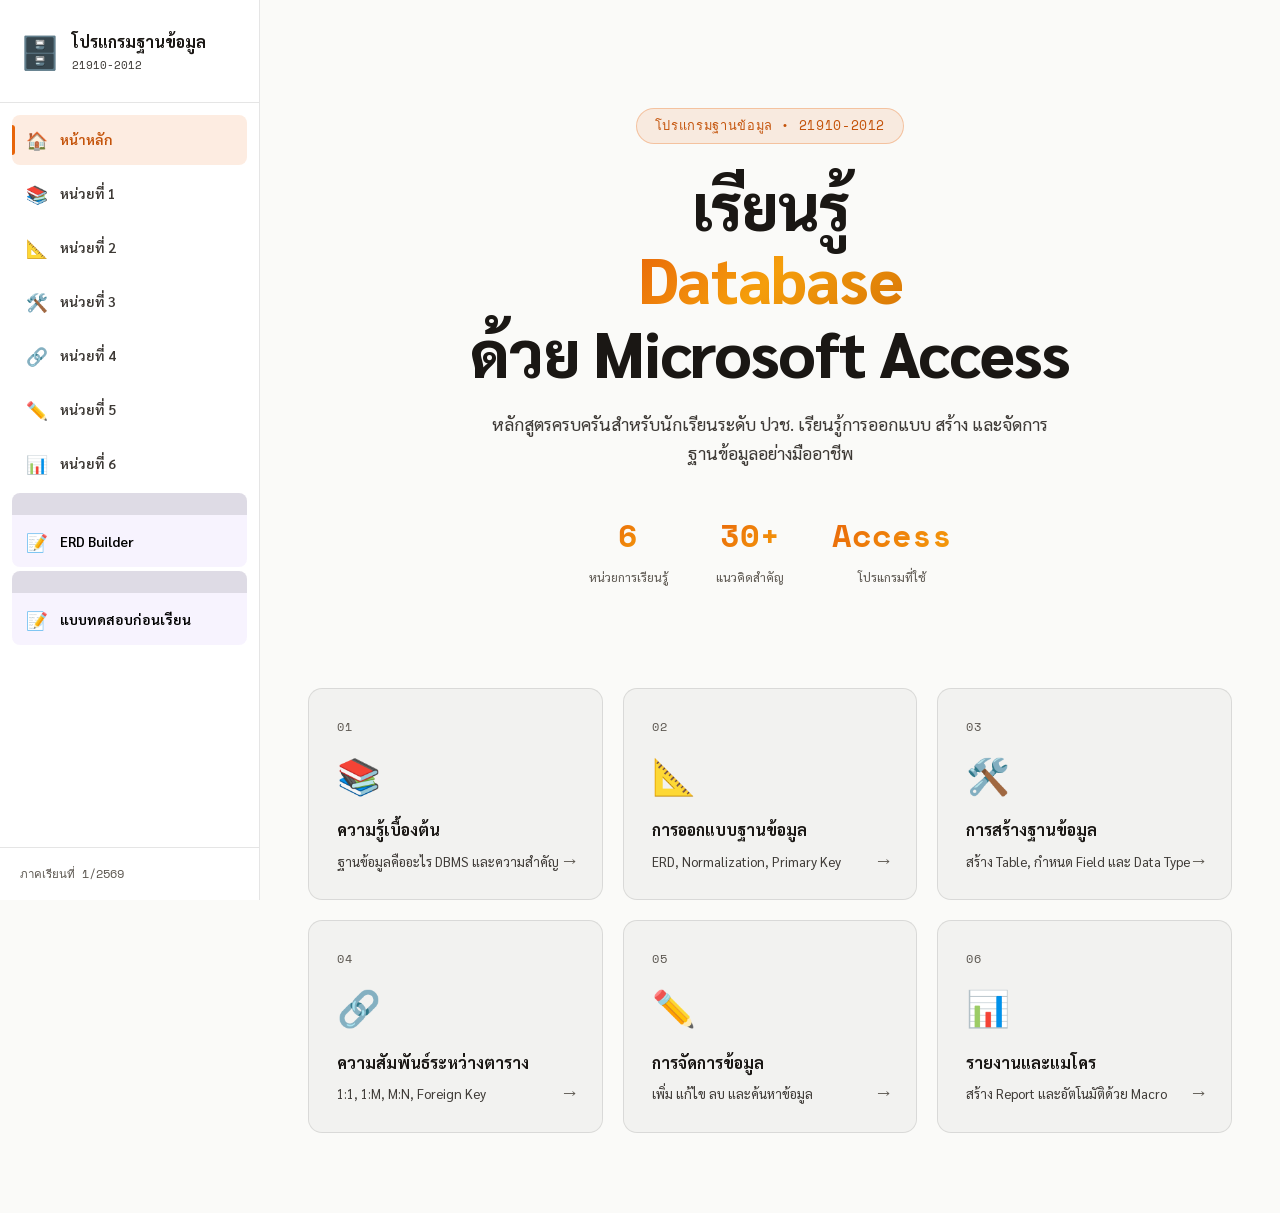
==== commit ae4a34c4: "Add files via upload" ====
--- a/index.html
+++ b/index.html
@@ -55,6 +55,10 @@
         <span class="nav-sub">รายงานและแมโคร</span>
       </a>
 
+      <a href="erd-learning.html" target="_blank" rel="noopener" class="nav-item nav-item-quiz">
+        <span class="nav-icon">📝</span>
+        <span class="nav-label">ERD Builder</span>
+      </a>
       <a href="https://quiz.zep.us/th/play/R5lepr" target="_blank" rel="noopener" class="nav-item nav-item-quiz">
         <span class="nav-icon">📝</span>
         <span class="nav-label">แบบทดสอบก่อนเรียน</span>
--- a/style.css
+++ b/style.css
@@ -136,17 +136,17 @@
 .nav-item.active .nav-sub { display: block; color: rgba(196,83,10,0.7); }
 
 .nav-item-quiz {
-  margin-top: 12px;
-  border-top: 1px solid var(--border);
-  padding-top: 16px;
-  color: #7C3AED !important;
+  margin-top: 0px;
+  border-top: 2cap solid var(--border);
+  padding-top: 12px;
+  color: #000000 !important;
   background: rgba(124,58,237,0.06);
   border-radius: var(--radius-sm);
 }
 
 .nav-item-quiz:hover {
   background: rgba(124,58,237,0.12) !important;
-  color: #6D28D9 !important;
+  color: #6b26da !important;
 }
 
 .sidebar-footer {
@@ -441,7 +441,7 @@
   padding: 28px;
   margin-top: 20px;
 }
-
+app
 .diagram-title {
   text-align: center;
   font-size: 0.85rem;
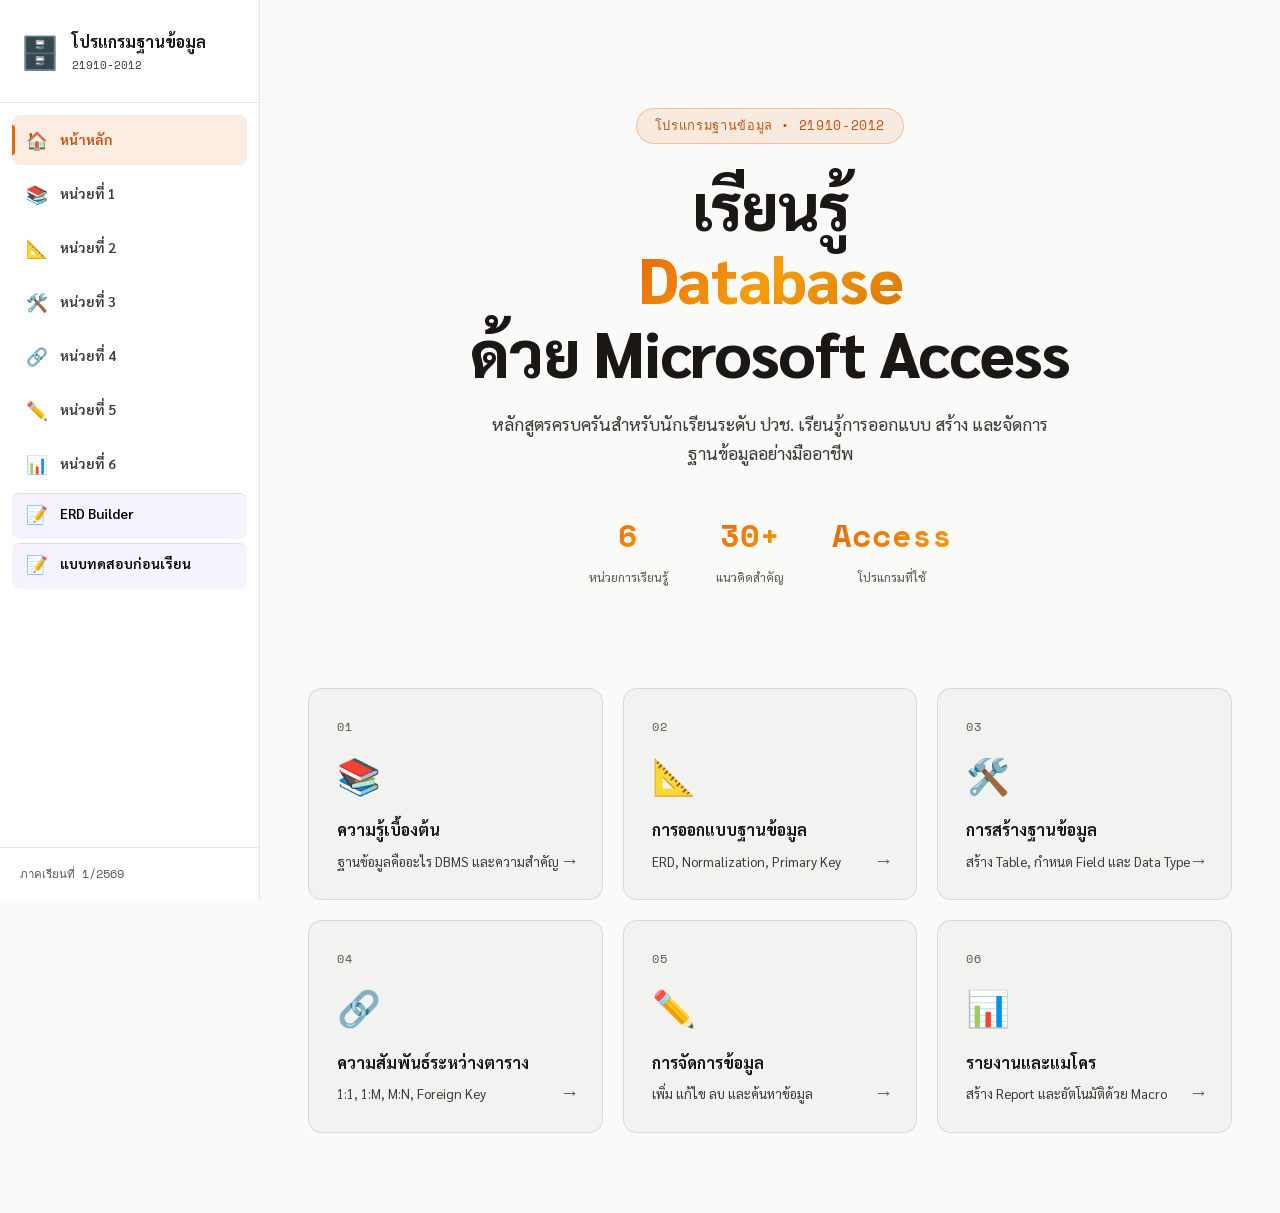
==== commit b9e282e5: "Add files via upload" ====
--- a/index.html
+++ b/index.html
@@ -2740,182 +2740,706 @@
         <div class="section-num">06</div>
         <div class="section-titles">
           <h2>แบบรายงานและการใช้แมโคร</h2>
-          <p>Reports & Macros — Business Application</p>
-        </div>
-      </div>
-
-      <div class="content-block">
-        <h3 class="block-title">📊 แบบรายงาน (Reports)</h3>
+          <p>Reports & Macros — Microsoft Access</p>
+        </div>
+      </div>
+
+      <!-- ========== หัวข้อ 1: ความหมายและประโยชน์ของรายงาน ========== -->
+      <h3 class="unit-section-title">1. ความหมายและประโยชน์ของรายงาน</h3>
+
+      <div class="content-block">
         <div class="info-card accent-pink">
           <div class="info-icon">📄</div>
           <div>
-            <h4>รายงานคืออะไร?</h4>
-            <p>แบบรายงาน (Report) คือ การนำเสนอข้อมูลจากฐานข้อมูลในรูปแบบที่พร้อมพิมพ์หรือแสดงผล มักใช้สรุปข้อมูล สร้างใบเสร็จ หรือรายงานสถิติต่างๆ</p>
-          </div>
-        </div>
-
+            <h3>แบบรายงาน (Report) คืออะไร?</h3>
+            <p>แบบรายงาน (Report) คือ <strong>ออบเจกต์ใน Access ที่ใช้นำเสนอข้อมูลจากฐานข้อมูลในรูปแบบที่พร้อมพิมพ์หรือแสดงผล</strong> ออกแบบมาเพื่อการสรุปข้อมูล จัดกลุ่ม คำนวณ และนำเสนออย่างเป็นระเบียบ สวยงาม ต่างจาก Form ที่ใช้กรอกข้อมูล Report จะแสดงข้อมูลอย่างเดียว แก้ไขไม่ได้</p>
+          </div>
+        </div>
+
+        <h4 style="margin:20px 0 12px;font-weight:700">✨ ประโยชน์ของแบบรายงาน</h4>
+        <div class="rpt-benefits">
+          <div class="rptb-item" style="--rptb:#EC4899">
+            <div class="rptb-icon">📊</div>
+            <div class="rptb-title">สรุปข้อมูลได้ทันที</div>
+            <div class="rptb-desc">คำนวณผลรวม ค่าเฉลี่ย จำนวนนับ ได้อัตโนมัติ เช่น ยอดขายรายเดือน หรือคะแนนเฉลี่ยนักเรียน</div>
+          </div>
+          <div class="rptb-item" style="--rptb:#8B5CF6">
+            <div class="rptb-icon">🖨️</div>
+            <div class="rptb-title">พร้อมพิมพ์ทันที</div>
+            <div class="rptb-desc">ออกแบบให้พอดีกับกระดาษ A4 มีหัว-ท้ายหน้า หมายเลขหน้า โลโก้ ตามมาตรฐานเอกสาร</div>
+          </div>
+          <div class="rptb-item" style="--rptb:#3B82F6">
+            <div class="rptb-icon">🗂️</div>
+            <div class="rptb-title">จัดกลุ่มข้อมูล</div>
+            <div class="rptb-desc">จัดกลุ่ม (Group) และเรียงลำดับ (Sort) ข้อมูลได้ตามต้องการ เช่น จัดตามแผนก หรือตามวันที่</div>
+          </div>
+          <div class="rptb-item" style="--rptb:#10B981">
+            <div class="rptb-icon">📤</div>
+            <div class="rptb-title">ส่งออกได้หลายรูปแบบ</div>
+            <div class="rptb-desc">ส่งออกเป็น PDF, Excel, Word หรือส่งทาง Email ได้โดยตรงจาก Access</div>
+          </div>
+          <div class="rptb-item" style="--rptb:#F59E0B">
+            <div class="rptb-icon">🔒</div>
+            <div class="rptb-title">ปลอดภัย ไม่แก้ไขข้อมูล</div>
+            <div class="rptb-desc">ผู้ใช้ดูข้อมูลในรายงานได้อย่างเดียว ไม่สามารถแก้ไขข้อมูลต้นฉบับได้ ปลอดภัยกว่า Datasheet</div>
+          </div>
+          <div class="rptb-item" style="--rptb:#EF4444">
+            <div class="rptb-icon">🎨</div>
+            <div class="rptb-title">ออกแบบได้อิสระ</div>
+            <div class="rptb-desc">ปรับ Font, สี, ขนาด เพิ่มโลโก้ กราฟ หรือภาพประกอบได้ใน Layout View หรือ Design View</div>
+          </div>
+        </div>
+
+        <h4 style="margin:24px 0 12px;font-weight:700">🏗️ ส่วนประกอบของ Report (Report Sections)</h4>
+        <p class="block-desc">Report ใน Access แบ่งเนื้อหาออกเป็น Section ต่างๆ แต่ละ Section แสดงผลในเวลาและตำแหน่งที่ต่างกัน</p>
         <div class="report-sections">
-          <h4>ส่วนประกอบของ Report</h4>
           <div class="report-mock">
             <div class="rm-section rm-header">
-              <span class="rm-label">Report Header</span>
-              <span>ชื่อรายงาน, โลโก้ — แสดงครั้งเดียวที่หน้าแรก</span>
+              <div class="rms-left">
+                <span class="rm-label">Report Header</span>
+                <span class="rms-freq">แสดง 1 ครั้ง — หน้าแรก</span>
+              </div>
+              <span>ชื่อรายงาน "รายงานผลการเรียน", โลโก้โรงเรียน, วันที่พิมพ์</span>
             </div>
             <div class="rm-section rm-page-header">
-              <span class="rm-label">Page Header</span>
-              <span>หัวตาราง — แสดงทุกหน้า</span>
+              <div class="rms-left">
+                <span class="rm-label">Page Header</span>
+                <span class="rms-freq">แสดงทุกหน้า</span>
+              </div>
+              <span>หัวคอลัมน์ เช่น "รหัส | ชื่อ | แผนก | คะแนน"</span>
+            </div>
+            <div class="rm-section rm-group-header" style="background:rgba(139,92,246,0.08);border-color:rgba(139,92,246,0.3)">
+              <div class="rms-left">
+                <span class="rm-label" style="background:#8B5CF6">Group Header</span>
+                <span class="rms-freq">แสดงทุกกลุ่ม</span>
+              </div>
+              <span>ชื่อกลุ่ม เช่น "แผนก: คอมพิวเตอร์" (ถ้ากำหนด Grouping)</span>
             </div>
             <div class="rm-section rm-detail">
-              <span class="rm-label">Detail</span>
-              <span>แถวข้อมูล — วนซ้ำสำหรับทุก Record</span>
+              <div class="rms-left">
+                <span class="rm-label">Detail</span>
+                <span class="rms-freq">วนซ้ำทุก Record</span>
+              </div>
+              <span>แถวข้อมูลแต่ละ Record เช่น "001 | สมชาย | คอม | 85"</span>
+            </div>
+            <div class="rm-section rm-group-footer" style="background:rgba(139,92,246,0.06);border-color:rgba(139,92,246,0.2)">
+              <div class="rms-left">
+                <span class="rm-label" style="background:#8B5CF6">Group Footer</span>
+                <span class="rms-freq">แสดงท้ายกลุ่ม</span>
+              </div>
+              <span>สรุปกลุ่ม เช่น "รวมนักเรียนแผนกคอม: 35 คน | เฉลี่ย: 78.5"</span>
             </div>
             <div class="rm-section rm-page-footer">
-              <span class="rm-label">Page Footer</span>
-              <span>หมายเลขหน้า — แสดงทุกหน้า</span>
+              <div class="rms-left">
+                <span class="rm-label">Page Footer</span>
+                <span class="rms-freq">แสดงทุกหน้า</span>
+              </div>
+              <span>หมายเลขหน้า เช่น "หน้า 1 จาก 3" วันที่พิมพ์</span>
             </div>
             <div class="rm-section rm-footer">
-              <span class="rm-label">Report Footer</span>
-              <span>สรุปรวม — แสดงครั้งเดียวท้ายรายงาน</span>
-            </div>
-          </div>
-        </div>
-
-        <h4 style="margin-top:2rem">🧙 สร้าง Report ด้วย Report Wizard</h4>
-        <div class="wizard-steps">
-          <div class="wz-step">
-            <div class="wz-num">1</div>
-            <div class="wz-text">Create → <strong>Report Wizard</strong></div>
-          </div>
-          <div class="wz-arrow">→</div>
-          <div class="wz-step">
-            <div class="wz-num">2</div>
-            <div class="wz-text">เลือก Table/Query และ Fields ที่ต้องการ</div>
-          </div>
-          <div class="wz-arrow">→</div>
-          <div class="wz-step">
-            <div class="wz-num">3</div>
-            <div class="wz-text">กำหนด Grouping และ Sorting</div>
-          </div>
-          <div class="wz-arrow">→</div>
-          <div class="wz-step">
-            <div class="wz-num">4</div>
-            <div class="wz-text">เลือก Layout และ Theme</div>
-          </div>
-          <div class="wz-arrow">→</div>
-          <div class="wz-step">
-            <div class="wz-num">5</div>
-            <div class="wz-text">ตั้งชื่อแล้วกด Finish</div>
-          </div>
-        </div>
-
-        <div class="export-options">
-          <h4>📤 การส่งออกรายงาน</h4>
-          <div class="export-grid">
-            <div class="export-item">
-              <div class="ex-icon">📄</div>
-              <div class="ex-name">PDF</div>
-              <div class="ex-desc">External Data → PDF or XPS</div>
-            </div>
-            <div class="export-item">
-              <div class="ex-icon">📊</div>
-              <div class="ex-name">Excel</div>
-              <div class="ex-desc">External Data → Excel</div>
-            </div>
-            <div class="export-item">
-              <div class="ex-icon">🖨️</div>
-              <div class="ex-name">พิมพ์</div>
-              <div class="ex-desc">File → Print หรือ Ctrl+P</div>
-            </div>
-            <div class="export-item">
-              <div class="ex-icon">📧</div>
-              <div class="ex-name">Email</div>
-              <div class="ex-desc">ส่งออกแล้วแนบไฟล์</div>
-            </div>
-          </div>
-        </div>
-      </div>
-
-      <div class="content-block">
-        <h3 class="block-title">⚡ แมโคร (Macro)</h3>
+              <div class="rms-left">
+                <span class="rm-label">Report Footer</span>
+                <span class="rms-freq">แสดง 1 ครั้ง — ท้ายสุด</span>
+              </div>
+              <span>สรุปรวมทั้งหมด เช่น "นักเรียนทั้งหมด: 150 คน | คะแนนเฉลี่ยรวม: 75.2"</span>
+            </div>
+          </div>
+        </div>
+
+        <h4 style="margin:24px 0 12px;font-weight:700">🆚 Report vs Form vs Table — เลือกใช้อะไร?</h4>
+        <div class="rpt-vs-table">
+          <div class="rvt-header">
+            <span>ลักษณะ</span><span>Table (Datasheet)</span><span>Form</span><span>Report ⭐</span>
+          </div>
+          <div class="rvt-row">
+            <span>วัตถุประสงค์</span>
+            <span>จัดเก็บข้อมูล</span>
+            <span>กรอก/แก้ไขข้อมูล</span>
+            <span>นำเสนอ/พิมพ์ข้อมูล</span>
+          </div>
+          <div class="rvt-row">
+            <span>แก้ไขข้อมูลได้</span>
+            <span>✅ ได้</span>
+            <span>✅ ได้</span>
+            <span>❌ ไม่ได้</span>
+          </div>
+          <div class="rvt-row">
+            <span>พิมพ์เอกสาร</span>
+            <span>⚠️ ไม่สวย</span>
+            <span>⚠️ พอได้</span>
+            <span>✅ ดีที่สุด</span>
+          </div>
+          <div class="rvt-row">
+            <span>สรุปข้อมูล/จัดกลุ่ม</span>
+            <span>❌ ไม่มี</span>
+            <span>⚠️ จำกัด</span>
+            <span>✅ ครบถ้วน</span>
+          </div>
+          <div class="rvt-row">
+            <span>ส่งออก PDF/Excel</span>
+            <span>⚠️ จำกัด</span>
+            <span>⚠️ จำกัด</span>
+            <span>✅ ง่ายมาก</span>
+          </div>
+        </div>
+      </div>
+
+      <!-- ========== หัวข้อ 2: สร้างรายงานด้วย Report Wizard ========== -->
+      <h3 class="unit-section-title">2. การสร้างรายงานด้วย Report Wizard</h3>
+
+      <div class="content-block">
+        <h3 class="block-title">🧙 Report Wizard — สร้างรายงานง่ายใน 5 ขั้น</h3>
+        <div class="info-card" style="background:rgba(236,72,153,0.07);border-color:rgba(236,72,153,0.3)">
+          <div class="info-icon">💡</div>
+          <div>
+            <h4>ทำไมต้องใช้ Report Wizard?</h4>
+            <p>Report Wizard ช่วยสร้างรายงานพื้นฐานได้รวดเร็ว โดย Access จะถามคำถามทีละขั้นตอนแล้วสร้างโครงสร้างให้อัตโนมัติ จากนั้นค่อยปรับแต่งเพิ่มเติมใน Design View ตามต้องการ</p>
+          </div>
+        </div>
+
+        <h4 style="margin:20px 0 14px;font-weight:700">📋 ขั้นตอนการสร้าง Report ด้วย Report Wizard</h4>
+        <div class="steps-timeline">
+          <div class="timeline-item">
+            <div class="tl-icon">1️⃣</div>
+            <div class="tl-content">
+              <h4>เปิด Report Wizard</h4>
+              <p>ไปที่แท็บ <strong>Create</strong> → คลิก <strong>Report Wizard</strong> ในกลุ่ม Reports</p>
+              <div class="tl-tip">💡 ถ้าต้องการรายงานด่วน ให้คลิก "Report" แทน Wizard — Access จะสร้างรายงานพื้นฐานจาก Table/Query ที่เลือกทันที</div>
+            </div>
+          </div>
+
+          <div class="timeline-item">
+            <div class="tl-icon">2️⃣</div>
+            <div class="tl-content">
+              <h4>เลือกแหล่งข้อมูลและ Fields</h4>
+              <p>เลือก <strong>Table หรือ Query</strong> จาก Dropdown แล้วเลือก Fields ที่ต้องการแสดง กด <strong>&gt;</strong> เพิ่มทีละ Field หรือ <strong>&gt;&gt;</strong> เพิ่มทั้งหมด</p>
+              <div class="wizard-field-mock">
+                <div class="wfm-col">
+                  <div class="wfm-title">Available Fields:</div>
+                  <div class="wfm-list">
+                    <div class="wfm-item">StudentID</div>
+                    <div class="wfm-item">Address</div>
+                    <div class="wfm-item">Phone</div>
+                  </div>
+                </div>
+                <div class="wfm-btns">
+                  <span class="wfm-btn">&gt;</span>
+                  <span class="wfm-btn">&gt;&gt;</span>
+                  <span class="wfm-btn">&lt;</span>
+                  <span class="wfm-btn">&lt;&lt;</span>
+                </div>
+                <div class="wfm-col">
+                  <div class="wfm-title">Selected Fields:</div>
+                  <div class="wfm-list wfm-selected">
+                    <div class="wfm-item wfm-sel">FirstName</div>
+                    <div class="wfm-item wfm-sel">LastName</div>
+                    <div class="wfm-item wfm-sel">DeptName</div>
+                    <div class="wfm-item wfm-sel">Score</div>
+                  </div>
+                </div>
+              </div>
+              <div class="tl-tip">💡 สามารถดึง Fields จากหลาย Table ได้ถ้ามี Relationship เชื่อมกันอยู่แล้ว</div>
+            </div>
+          </div>
+
+          <div class="timeline-item">
+            <div class="tl-icon">3️⃣</div>
+            <div class="tl-content">
+              <h4>กำหนด Grouping (การจัดกลุ่ม)</h4>
+              <p>เลือก Field ที่ต้องการจัดกลุ่ม เช่น <strong>DeptName</strong> เพื่อแบ่งรายงานเป็นกลุ่มแผนก Access จะเพิ่ม Group Header และ Group Footer ให้อัตโนมัติ</p>
+              <div class="grouping-mock">
+                <div class="gm-preview">
+                  <div class="gm-group-header">📁 แผนก: คอมพิวเตอร์</div>
+                  <div class="gm-detail">001 | สมชาย | 85</div>
+                  <div class="gm-detail">002 | สมหญิง | 90</div>
+                  <div class="gm-group-footer">รวม: 2 คน | เฉลี่ย: 87.5</div>
+                  <div class="gm-group-header">📁 แผนก: บัญชี</div>
+                  <div class="gm-detail">003 | สมใจ | 78</div>
+                  <div class="gm-group-footer">รวม: 1 คน | เฉลี่ย: 78</div>
+                </div>
+              </div>
+            </div>
+          </div>
+
+          <div class="timeline-item">
+            <div class="tl-icon">4️⃣</div>
+            <div class="tl-content">
+              <h4>กำหนด Sorting และ Summary Options</h4>
+              <p>เรียงลำดับข้อมูลได้สูงสุด 4 Field เลือก <strong>Ascending</strong> หรือ <strong>Descending</strong> และกด <strong>Summary Options</strong> เพื่อเพิ่มการคำนวณ Sum, Avg, Min, Max</p>
+              <div class="sort-options">
+                <div class="so-sort">
+                  <span class="sos-field">LastName</span>
+                  <span class="sos-dir asc">▲ Ascending</span>
+                </div>
+                <div class="so-sort">
+                  <span class="sos-field">Score</span>
+                  <span class="sos-dir desc">▼ Descending</span>
+                </div>
+                <div class="so-summary">
+                  <span class="sum-opt">☑ Sum</span>
+                  <span class="sum-opt">☑ Average</span>
+                  <span class="sum-opt">☐ Min</span>
+                  <span class="sum-opt">☐ Max</span>
+                </div>
+              </div>
+            </div>
+          </div>
+
+          <div class="timeline-item">
+            <div class="tl-icon">5️⃣</div>
+            <div class="tl-content">
+              <h4>เลือก Layout และตั้งชื่อรายงาน</h4>
+              <p>เลือกรูปแบบ Layout เช่น <strong>Stepped, Block, Outline</strong> เลือกแนวกระดาษ Portrait/Landscape แล้วตั้งชื่อรายงาน เช่น <code>rptStudentGrades</code> กด <strong>Finish</strong></p>
+              <div class="layout-options">
+                <div class="lo-item lo-active">
+                  <div class="lo-preview stepped-prev">
+                    <div class="lop-group">▌ กลุ่ม</div>
+                    <div class="lop-row">  ▸ แถวข้อมูล</div>
+                    <div class="lop-row">  ▸ แถวข้อมูล</div>
+                  </div>
+                  <div class="lo-name">Stepped ⭐</div>
+                </div>
+                <div class="lo-item">
+                  <div class="lo-preview">
+                    <div class="lop-group">กลุ่ม | ข้อมูล 1</div>
+                    <div class="lop-row">      | ข้อมูล 2</div>
+                  </div>
+                  <div class="lo-name">Block</div>
+                </div>
+                <div class="lo-item">
+                  <div class="lo-preview">
+                    <div class="lop-group">▶ กลุ่ม</div>
+                    <div class="lop-row">    ข้อมูล 1 | ข้อมูล 2</div>
+                  </div>
+                  <div class="lo-name">Outline</div>
+                </div>
+              </div>
+            </div>
+          </div>
+        </div>
+      </div>
+
+      <!-- ========== หัวข้อ 3: การจัดรูปแบบและตกแต่งรายงาน ========== -->
+      <h3 class="unit-section-title">3. การจัดรูปแบบและตกแต่งรายงาน</h3>
+
+      <div class="content-block">
+        <h3 class="block-title">🎨 การปรับแต่งรายงานใน Design View และ Layout View</h3>
+
+        <div class="view-compare-grid">
+          <div class="vcg-card" style="border-top-color:#EC4899">
+            <div class="vcg-icon">⚙️</div>
+            <div class="vcg-name">Design View</div>
+            <div class="vcg-desc">ปรับแต่งโครงสร้างได้เต็มที่ ย้าย Control, เพิ่ม Section, กำหนด Property ทุกอย่าง เหมาะสำหรับการตกแต่งขั้นสูง</div>
+            <div class="vcg-how">View → Design View หรือคลิกขวา → Design View</div>
+          </div>
+          <div class="vcg-card" style="border-top-color:#8B5CF6">
+            <div class="vcg-icon">🖼️</div>
+            <div class="vcg-name">Layout View</div>
+            <div class="vcg-desc">เห็นข้อมูลจริงขณะปรับแต่ง ใช้เมาส์ลาก Control ปรับขนาด เหมาะสำหรับการจัดวางเบื้องต้น</div>
+            <div class="vcg-how">View → Layout View หรือคลิกขวา → Layout View</div>
+          </div>
+          <div class="vcg-card" style="border-top-color:#3B82F6">
+            <div class="vcg-icon">👁️</div>
+            <div class="vcg-name">Print Preview</div>
+            <div class="vcg-desc">ดูตัวอย่างก่อนพิมพ์ ตรวจสอบขนาดหน้า การตัดข้อมูล และเลย์เอาต์ สามารถซูมและดูหลายหน้าได้</div>
+            <div class="vcg-how">View → Print Preview หรือ Ctrl+F2</div>
+          </div>
+        </div>
+
+        <h4 style="margin:24px 0 12px;font-weight:700">🛠️ Control ที่ใช้บ่อยใน Report Design</h4>
+        <div class="controls-grid">
+          <div class="ctrl-item">
+            <div class="ctrl-icon" style="background:#3B82F6">Aa</div>
+            <div class="ctrl-name">Label</div>
+            <div class="ctrl-desc">ข้อความคงที่ เช่น หัวข้อ ชื่อคอลัมน์ ป้ายกำกับ — ไม่เชื่อมกับข้อมูล</div>
+          </div>
+          <div class="ctrl-item">
+            <div class="ctrl-icon" style="background:#EC4899">[x]</div>
+            <div class="ctrl-name">Text Box</div>
+            <div class="ctrl-desc">แสดงข้อมูลจาก Field หรือ Expression เช่น =Sum([Score]) หรือ [FirstName]</div>
+          </div>
+          <div class="ctrl-item">
+            <div class="ctrl-icon" style="background:#10B981">━━</div>
+            <div class="ctrl-name">Line</div>
+            <div class="ctrl-desc">เส้นแบ่ง ใช้คั่นหัวตาราง สรุป หรือส่วนต่างๆ ของรายงาน</div>
+          </div>
+          <div class="ctrl-item">
+            <div class="ctrl-icon" style="background:#F59E0B">📷</div>
+            <div class="ctrl-name">Image</div>
+            <div class="ctrl-desc">แทรกรูปภาพ เช่น โลโก้โรงเรียน ตราสัญลักษณ์ ในส่วน Report Header</div>
+          </div>
+          <div class="ctrl-item">
+            <div class="ctrl-icon" style="background:#6366F1">📄</div>
+            <div class="ctrl-name">Subreport</div>
+            <div class="ctrl-desc">แทรกรายงานย่อยภายในรายงานหลัก ใช้แสดงข้อมูลที่สัมพันธ์กัน</div>
+          </div>
+          <div class="ctrl-item">
+            <div class="ctrl-icon" style="background:#EF4444">#</div>
+            <div class="ctrl-name">Page Number</div>
+            <div class="ctrl-desc">แสดงหมายเลขหน้า เช่น "หน้า [Page] จาก [Pages]"</div>
+          </div>
+        </div>
+
+        <h4 style="margin:24px 0 12px;font-weight:700">📐 Expression ที่ใช้บ่อยใน Report</h4>
+        <div class="expr-table">
+          <div class="et-header"><span>Expression</span><span>ความหมาย</span><span>ใช้ใน Section</span></div>
+          <div class="et-row">
+            <span><code>=Sum([Score])</code></span>
+            <span>รวมคะแนนทั้งหมด</span>
+            <span>Group Footer, Report Footer</span>
+          </div>
+          <div class="et-row">
+            <span><code>=Avg([Score])</code></span>
+            <span>คะแนนเฉลี่ย</span>
+            <span>Group Footer, Report Footer</span>
+          </div>
+          <div class="et-row">
+            <span><code>=Count([StudentID])</code></span>
+            <span>นับจำนวน Record</span>
+            <span>Group Footer, Report Footer</span>
+          </div>
+          <div class="et-row">
+            <span><code>=Max([Score])</code></span>
+            <span>คะแนนสูงสุด</span>
+            <span>Group Footer</span>
+          </div>
+          <div class="et-row">
+            <span><code>=[Page] & "/" & [Pages]</code></span>
+            <span>หน้า 1/3</span>
+            <span>Page Footer</span>
+          </div>
+          <div class="et-row">
+            <span><code>=Now()</code></span>
+            <span>วันที่-เวลาปัจจุบัน</span>
+            <span>Report Header, Page Footer</span>
+          </div>
+          <div class="et-row">
+            <span><code>=[FirstName] & " " & [LastName]</code></span>
+            <span>รวมชื่อ-นามสกุล</span>
+            <span>Detail</span>
+          </div>
+        </div>
+
+        <h4 style="margin:24px 0 12px;font-weight:700">🎨 การตกแต่งรายงานให้สวยงาม</h4>
+        <div class="format-tips">
+          <div class="ft-item">
+            <div class="ft-icon">🖌️</div>
+            <div class="ft-content">
+              <div class="ft-title">ใช้ Themes</div>
+              <div class="ft-desc">ไปที่ Design → Themes เลือกชุดสีและ Font สำเร็จรูป เปลี่ยนหน้าตารายงานได้ทันทีทั้งชุด</div>
+            </div>
+          </div>
+          <div class="ft-item">
+            <div class="ft-icon">🎨</div>
+            <div class="ft-content">
+              <div class="ft-title">สลับสีแถว (Alternate Row)</div>
+              <div class="ft-desc">เลือก Detail Section → Format → Alternate Back Color กำหนดสีสลับแถวเพื่อให้อ่านง่ายขึ้น</div>
+            </div>
+          </div>
+          <div class="ft-item">
+            <div class="ft-icon">🔤</div>
+            <div class="ft-content">
+              <div class="ft-title">จัดรูปแบบตัวเลข/วันที่</div>
+              <div class="ft-desc">เลือก Text Box → Properties → Format กำหนด เช่น Currency, dd/mm/yyyy, Percent เพื่อแสดงผลถูกต้อง</div>
+            </div>
+          </div>
+          <div class="ft-item">
+            <div class="ft-icon">📏</div>
+            <div class="ft-content">
+              <div class="ft-title">ปรับขนาดคอลัมน์</div>
+              <div class="ft-desc">ใน Layout View ลากขอบ Control เพื่อปรับความกว้าง ให้ข้อมูลไม่ถูกตัด และพอดีกับหน้ากระดาษ</div>
+            </div>
+          </div>
+          <div class="ft-item">
+            <div class="ft-icon">🖼️</div>
+            <div class="ft-content">
+              <div class="ft-title">เพิ่มโลโก้</div>
+              <div class="ft-desc">ใน Report Header → Design → Logo เลือกไฟล์รูปภาพ ปรับขนาดและตำแหน่งตามต้องการ</div>
+            </div>
+          </div>
+          <div class="ft-item">
+            <div class="ft-icon">📌</div>
+            <div class="ft-content">
+              <div class="ft-title">Conditional Formatting</div>
+              <div class="ft-desc">Format → Conditional Formatting ตั้งสีอัตโนมัติตามเงื่อนไข เช่น คะแนน &lt;50 แสดงเป็นสีแดง</div>
+            </div>
+          </div>
+        </div>
+      </div>
+
+      <!-- ========== หัวข้อ 4: พิมพ์และส่งออกรายงาน ========== -->
+      <h3 class="unit-section-title">4. การพิมพ์และส่งออกรายงาน (PDF, Excel)</h3>
+
+      <div class="content-block">
+        <h3 class="block-title">📤 การพิมพ์และส่งออกรายงาน</h3>
+
+        <div class="export-full-grid">
+          <div class="efg-card" style="--efgc:#EF4444">
+            <div class="efg-top">
+              <div class="efg-icon">📄</div>
+              <div class="efg-name">PDF / XPS</div>
+              <div class="efg-badge">แนะนำ</div>
+            </div>
+            <div class="efg-steps">
+              <div class="efg-step">1. เปิด Report ที่ต้องการ</div>
+              <div class="efg-step">2. แท็บ <strong>External Data</strong></div>
+              <div class="efg-step">3. คลิก <strong>PDF or XPS</strong></div>
+              <div class="efg-step">4. เลือก Folder และตั้งชื่อไฟล์</div>
+              <div class="efg-step">5. กด <strong>Publish</strong></div>
+            </div>
+            <div class="efg-tip">✅ รักษาหน้าตาต้นฉบับ เปิดได้ทุกเครื่อง เหมาะส่งงาน</div>
+          </div>
+
+          <div class="efg-card" style="--efgc:#10B981">
+            <div class="efg-top">
+              <div class="efg-icon">📊</div>
+              <div class="efg-name">Excel (.xlsx)</div>
+              <div class="efg-badge" style="background:rgba(16,185,129,0.15);color:#065F46">ยืดหยุ่น</div>
+            </div>
+            <div class="efg-steps">
+              <div class="efg-step">1. เปิด Report ที่ต้องการ</div>
+              <div class="efg-step">2. แท็บ <strong>External Data</strong></div>
+              <div class="efg-step">3. คลิก <strong>Excel</strong></div>
+              <div class="efg-step">4. เลือก Folder และตั้งชื่อไฟล์</div>
+              <div class="efg-step">5. เลือกตัวเลือก → กด <strong>OK</strong></div>
+            </div>
+            <div class="efg-tip">✅ นำข้อมูลไปวิเคราะห์ต่อใน Excel สร้างกราฟเพิ่มเติมได้</div>
+          </div>
+
+          <div class="efg-card" style="--efgc:#3B82F6">
+            <div class="efg-top">
+              <div class="efg-icon">🖨️</div>
+              <div class="efg-name">พิมพ์โดยตรง</div>
+              <div class="efg-badge" style="background:rgba(59,130,246,0.15);color:#1D4ED8">ด่วน</div>
+            </div>
+            <div class="efg-steps">
+              <div class="efg-step">1. เปิด Report ใน Print Preview</div>
+              <div class="efg-step">2. กด <kbd>Ctrl + P</kbd> หรือ File → Print</div>
+              <div class="efg-step">3. เลือกเครื่องพิมพ์</div>
+              <div class="efg-step">4. กำหนดจำนวนสำเนา</div>
+              <div class="efg-step">5. กด <strong>OK</strong></div>
+            </div>
+            <div class="efg-tip">✅ ง่าย รวดเร็ว เหมาะพิมพ์ทันที ไม่ต้องบันทึกไฟล์</div>
+          </div>
+
+          <div class="efg-card" style="--efgc:#F59E0B">
+            <div class="efg-top">
+              <div class="efg-icon">📝</div>
+              <div class="efg-name">Word (.rtf)</div>
+              <div class="efg-badge" style="background:rgba(245,158,11,0.15);color:#B45309">แก้ไขได้</div>
+            </div>
+            <div class="efg-steps">
+              <div class="efg-step">1. เปิด Report ที่ต้องการ</div>
+              <div class="efg-step">2. แท็บ <strong>External Data</strong></div>
+              <div class="efg-step">3. คลิก <strong>Word</strong> (More → Word)</div>
+              <div class="efg-step">4. เลือก Folder และตั้งชื่อไฟล์</div>
+              <div class="efg-step">5. กด <strong>OK</strong></div>
+            </div>
+            <div class="efg-tip">✅ นำไปแก้ไขเพิ่มเติมใน Word ได้ เช่น เพิ่มความเห็น</div>
+          </div>
+        </div>
+
+        <h4 style="margin:24px 0 12px;font-weight:700">⚙️ การตั้งค่าหน้ากระดาษก่อนพิมพ์</h4>
+        <div class="page-setup-grid">
+          <div class="psg-item">
+            <div class="psg-icon">📐</div>
+            <div class="psg-label">ขนาดกระดาษ</div>
+            <div class="psg-desc">Print Preview → Page Setup → ขนาด A4, Letter, Legal ตามต้องการ</div>
+          </div>
+          <div class="psg-item">
+            <div class="psg-icon">↔️</div>
+            <div class="psg-label">แนวกระดาษ</div>
+            <div class="psg-desc">Portrait (แนวตั้ง) สำหรับรายงานทั่วไป — Landscape (แนวนอน) สำหรับตารางกว้าง</div>
+          </div>
+          <div class="psg-item">
+            <div class="psg-icon">📏</div>
+            <div class="psg-label">ขอบกระดาษ (Margins)</div>
+            <div class="psg-desc">ปกติ 2.54 ซม. ทุกด้าน ลดได้ถ้าข้อมูลเยอะ แต่ไม่ควรน้อยกว่า 1 ซม.</div>
+          </div>
+          <div class="psg-item">
+            <div class="psg-icon">🔢</div>
+            <div class="psg-label">จำนวน Columns</div>
+            <div class="psg-desc">สำหรับรายงานที่มีหลายคอลัมน์ เช่น ป้ายชื่อ (Labels) ตั้งค่าจำนวนคอลัมน์ได้</div>
+          </div>
+        </div>
+
+        <div class="info-card accent-yellow" style="margin-top:1.5rem">
+          <div class="info-icon">💡</div>
+          <div>
+            <h4>เคล็ดลับก่อนพิมพ์</h4>
+            <p>ควรดูตัวอย่างใน <strong>Print Preview</strong> ก่อนเสมอ ตรวจสอบว่าข้อมูลไม่ถูกตัดขอบ หมายเลขหน้าถูกต้อง และหัวตารางแสดงในทุกหน้า ถ้าข้อมูลเกินขอบให้ลดขนาด Font หรือปรับ Margin ใน Page Setup</p>
+          </div>
+        </div>
+      </div>
+
+      <!-- ========== หัวข้อ 5: Subreport ========== -->
+      <h3 class="unit-section-title">5. การสร้าง Subreport</h3>
+
+      <div class="content-block">
+        <h3 class="block-title">📋 Subreport คืออะไร?</h3>
+        <div class="info-card" style="background:rgba(99,102,241,0.07);border-color:rgba(99,102,241,0.35)">
+          <div class="info-icon">📄</div>
+          <div>
+            <h3>Subreport (รายงานย่อย)</h3>
+            <p>Subreport คือ <strong>รายงานที่ฝังอยู่ภายในรายงานหลัก (Main Report)</strong> ใช้แสดงข้อมูลที่สัมพันธ์กันในตำแหน่งเดียวกัน เช่น รายงานหลักแสดงข้อมูลนักเรียน ส่วน Subreport แสดงรายวิชาและเกรดของนักเรียนคนนั้น</p>
+          </div>
+        </div>
+
+        <h4 style="margin:20px 0 12px;font-weight:700">🌍 ตัวอย่างการใช้งาน Subreport</h4>
+        <!-- Subreport Visual -->
+        <div class="subreport-demo">
+          <div class="srd-main">
+            <div class="srd-title">📋 Main Report: รายงานนักเรียน</div>
+            <div class="srd-header-row">
+              <span>รหัส: ST001</span>
+              <span>ชื่อ: สมชาย ใจดี</span>
+              <span>แผนก: คอมพิวเตอร์</span>
+            </div>
+            <div class="srd-sub-container">
+              <div class="srd-sub-label">▼ Subreport: รายวิชาที่ลงทะเบียน</div>
+              <div class="srd-sub-content">
+                <div class="srd-sub-header"><span>รหัสวิชา</span><span>ชื่อวิชา</span><span>หน่วยกิต</span><span>เกรด</span></div>
+                <div class="srd-sub-row"><span>CS101</span><span>คอมพิวเตอร์เบื้องต้น</span><span>3</span><span>A</span></div>
+                <div class="srd-sub-row"><span>CS102</span><span>ฐานข้อมูล</span><span>3</span><span>B+</span></div>
+                <div class="srd-sub-row"><span>CS103</span><span>โปรแกรมมิ่ง</span><span>2</span><span>A</span></div>
+                <div class="srd-sub-footer">รวม 3 วิชา | 8 หน่วยกิต | เฉลี่ย: 3.75</div>
+              </div>
+            </div>
+            <div class="srd-header-row" style="margin-top:8px;border-top:1px dashed var(--border);padding-top:8px">
+              <span>รหัส: ST002</span>
+              <span>ชื่อ: สมหญิง ดีงาม</span>
+              <span>แผนก: บัญชี</span>
+            </div>
+            <div class="srd-sub-container">
+              <div class="srd-sub-label">▼ Subreport: รายวิชาที่ลงทะเบียน</div>
+              <div class="srd-sub-content">
+                <div class="srd-sub-header"><span>รหัสวิชา</span><span>ชื่อวิชา</span><span>หน่วยกิต</span><span>เกรด</span></div>
+                <div class="srd-sub-row"><span>AC101</span><span>การบัญชีเบื้องต้น</span><span>3</span><span>A</span></div>
+                <div class="srd-sub-footer">รวม 1 วิชา | 3 หน่วยกิต</div>
+              </div>
+            </div>
+          </div>
+        </div>
+
+        <h4 style="margin:24px 0 12px;font-weight:700">🛠️ วิธีสร้าง Subreport ใน Access</h4>
+        <div class="steps-timeline">
+          <div class="timeline-item">
+            <div class="tl-icon">1️⃣</div>
+            <div class="tl-content">
+              <h4>สร้าง Subreport ก่อน</h4>
+              <p>สร้าง Report ย่อยที่ต้องการฝังให้เสร็จสมบูรณ์ก่อน เช่น <code>rptSubGrades</code> ที่แสดงรายวิชาและเกรด</p>
+              <div class="tl-tip">💡 ควรตั้งชื่อ Subreport ให้สื่อความหมาย เช่น นำหน้าด้วย rptSub</div>
+            </div>
+          </div>
+
+          <div class="timeline-item">
+            <div class="tl-icon">2️⃣</div>
+            <div class="tl-content">
+              <h4>เปิด Main Report ใน Design View</h4>
+              <p>เปิดรายงานหลักใน <strong>Design View</strong> วางตำแหน่งเคอร์เซอร์ใน Section ที่ต้องการวาง Subreport เช่น Detail Section</p>
+            </div>
+          </div>
+
+          <div class="timeline-item">
+            <div class="tl-icon">3️⃣</div>
+            <div class="tl-content">
+              <h4>ลาก Subreport เข้ามา</h4>
+              <p>ลาก Report ย่อยจาก <strong>Navigation Pane</strong> มาวางบน Main Report ใน Design View — Access จะสร้าง Subreport Control ให้อัตโนมัติ</p>
+              <div class="tl-tip">💡 หรือใช้ Design → Subform/Subreport Control แล้วใช้ Wizard</div>
+            </div>
+          </div>
+
+          <div class="timeline-item">
+            <div class="tl-icon">4️⃣</div>
+            <div class="tl-content">
+              <h4>กำหนด Link Fields (ตัวเชื่อม)</h4>
+              <p>คลิกขวาที่ Subreport Control → <strong>Properties</strong> ตั้งค่า:</p>
+              <div class="link-fields-mock">
+                <div class="lfm-row">
+                  <span class="lfm-prop">Link Master Fields:</span>
+                  <span class="lfm-val">StudentID <em>(จาก Main Report)</em></span>
+                </div>
+                <div class="lfm-row">
+                  <span class="lfm-prop">Link Child Fields:</span>
+                  <span class="lfm-val">StudentID <em>(จาก Subreport)</em></span>
+                </div>
+              </div>
+              <p style="font-size:0.82rem;margin-top:8px;color:var(--text-dim)">การเชื่อมนี้ทำให้ Subreport แสดงเฉพาะข้อมูลที่ตรงกับ Record ปัจจุบันใน Main Report</p>
+            </div>
+          </div>
+
+          <div class="timeline-item">
+            <div class="tl-icon">5️⃣</div>
+            <div class="tl-content">
+              <h4>บันทึกและดูตัวอย่าง</h4>
+              <p>กด <kbd>Ctrl + S</kbd> บันทึก จากนั้นสลับไป <strong>Print Preview</strong> เพื่อตรวจสอบว่า Subreport แสดงข้อมูลถูกต้องตามนักเรียนแต่ละคน</p>
+            </div>
+          </div>
+        </div>
+
+        <div class="info-card" style="background:rgba(99,102,241,0.07);border-color:rgba(99,102,241,0.35);margin-top:1.5rem">
+          <div class="info-icon">⚠️</div>
+          <div>
+            <h4>ข้อควรระวังเมื่อใช้ Subreport</h4>
+            <p>ต้องมี <strong>Relationship ระหว่างตาราง</strong> ที่ถูกต้องก่อน และ Field ที่ใช้เชื่อม (Link Master/Child) ต้องมี Data Type ตรงกัน มิฉะนั้น Subreport จะแสดงข้อมูลผิดหรือแสดงทุก Record โดยไม่กรอง</p>
+          </div>
+        </div>
+      </div>
+
+      <!-- Macro Section (คงไว้จากเดิม + ขยาย) -->
+      <h3 class="unit-section-title">6. การใช้แมโคร (Macro)</h3>
+
+      <div class="content-block">
+        <h3 class="block-title">⚡ แมโคร (Macro) — อัตโนมัติ ลดขั้นตอน</h3>
         <div class="info-card" style="background:rgba(30,41,59,0.6); border-color:#334155">
           <div class="info-icon">🤖</div>
           <div>
-            <h4 style="color: white;">แมโครคืออะไร?</h4>
-            <p style=" color: #ffffff;">Macro คือชุดคำสั่งที่บันทึกไว้ล่วงหน้า เพื่อให้ทำงานซ้ำๆ โดยอัตโนมัติ ช่วยลดขั้นตอนการทำงาน เพิ่มประสิทธิภาพ</p>
-          </div>
-        </div>
-
-        <h4 style="margin-top:1.5rem">📋 Macro Actions ที่ใช้บ่อย</h4>
+            <h4 style="color:white;">แมโครคืออะไร?</h4>
+            <p style="color:#CBD5E1;">Macro คือ <strong>ชุดคำสั่งที่บันทึกไว้ล่วงหน้า</strong> เพื่อให้ทำงานซ้ำๆ โดยอัตโนมัติ ช่วยลดขั้นตอนการทำงาน เพิ่มประสิทธิภาพ และสร้าง Workflow ที่ใช้งานง่าย ไม่ต้องเขียน Code</p>
+          </div>
+        </div>
+
+        <h4 style="margin:20px 0 12px;font-weight:700">📋 Macro Actions ที่ใช้บ่อยใน Access</h4>
         <div class="macro-actions">
-          <div class="ma-item">
-            <div class="ma-action">OpenForm</div>
-            <div class="ma-desc">เปิด Form ที่กำหนด</div>
-          </div>
-          <div class="ma-item">
-            <div class="ma-action">OpenReport</div>
-            <div class="ma-desc">เปิดหรือพิมพ์รายงาน</div>
-          </div>
-          <div class="ma-item">
-            <div class="ma-action">CloseWindow</div>
-            <div class="ma-desc">ปิดหน้าต่างปัจจุบัน</div>
-          </div>
-          <div class="ma-item">
-            <div class="ma-action">GoToRecord</div>
-            <div class="ma-desc">ไปยัง Record ที่กำหนด</div>
-          </div>
-          <div class="ma-item">
-            <div class="ma-action">RunQuery</div>
-            <div class="ma-desc">รัน Query ที่กำหนด</div>
-          </div>
-          <div class="ma-item">
-            <div class="ma-action">MessageBox</div>
-            <div class="ma-desc">แสดงข้อความแจ้งเตือน</div>
-          </div>
-          <div class="ma-item">
-            <div class="ma-action">FindRecord</div>
-            <div class="ma-desc">ค้นหา Record ตามเงื่อนไข</div>
-          </div>
-          <div class="ma-item">
-            <div class="ma-action">Quit</div>
-            <div class="ma-desc">ออกจากโปรแกรม Access</div>
-          </div>
-        </div>
-
-        <h4 style="margin-top:1.5rem">🛠️ วิธีสร้าง Macro</h4>
+          <div class="ma-item"><div class="ma-action">OpenForm</div><div class="ma-desc">เปิด Form ที่กำหนด</div></div>
+          <div class="ma-item"><div class="ma-action">OpenReport</div><div class="ma-desc">เปิดหรือพิมพ์รายงาน</div></div>
+          <div class="ma-item"><div class="ma-action">CloseWindow</div><div class="ma-desc">ปิดหน้าต่างปัจจุบัน</div></div>
+          <div class="ma-item"><div class="ma-action">GoToRecord</div><div class="ma-desc">ไปยัง Record ที่กำหนด</div></div>
+          <div class="ma-item"><div class="ma-action">RunQuery</div><div class="ma-desc">รัน Query ที่กำหนด</div></div>
+          <div class="ma-item"><div class="ma-action">MessageBox</div><div class="ma-desc">แสดงข้อความแจ้งเตือน</div></div>
+          <div class="ma-item"><div class="ma-action">FindRecord</div><div class="ma-desc">ค้นหา Record ตามเงื่อนไข</div></div>
+          <div class="ma-item"><div class="ma-action">Quit</div><div class="ma-desc">ออกจากโปรแกรม Access</div></div>
+          <div class="ma-item"><div class="ma-action">SetValue</div><div class="ma-desc">กำหนดค่าให้ Field หรือ Control</div></div>
+          <div class="ma-item"><div class="ma-action">ApplyFilter</div><div class="ma-desc">กรองข้อมูลตามเงื่อนไข</div></div>
+          <div class="ma-item"><div class="ma-action">PrintObject</div><div class="ma-desc">พิมพ์ออบเจกต์ที่กำหนด</div></div>
+          <div class="ma-item"><div class="ma-action">SaveObject</div><div class="ma-desc">บันทึกออบเจกต์ปัจจุบัน</div></div>
+        </div>
+
+        <h4 style="margin:24px 0 12px;font-weight:700">🛠️ วิธีสร้าง Macro</h4>
         <div class="how-to-steps">
-          <div class="ht-step">
-            <span class="ht-num">1</span>
-            <p>ไปที่แท็บ <strong>Create → Macro</strong></p>
-          </div>
-          <div class="ht-step">
-            <span class="ht-num">2</span>
-            <p>เลือก Action จาก Dropdown ที่ต้องการ</p>
-          </div>
-          <div class="ht-step">
-            <span class="ht-num">3</span>
-            <p>กำหนด Arguments (พารามิเตอร์) ของ Action นั้นๆ</p>
-          </div>
-          <div class="ht-step">
-            <span class="ht-num">4</span>
-            <p>บันทึก Macro แล้วตั้งชื่อ เช่น mcrOpenStudentForm</p>
-          </div>
-          <div class="ht-step">
-            <span class="ht-num">5</span>
-            <p>นำ Macro ไปผูกกับปุ่มใน Form เพื่อใช้งาน</p>
-          </div>
+          <div class="ht-step"><span class="ht-num">1</span><p>ไปที่แท็บ <strong>Create → Macro</strong> หน้าต่าง Macro Designer จะเปิดขึ้น</p></div>
+          <div class="ht-step"><span class="ht-num">2</span><p>คลิก <strong>Add New Action</strong> แล้วเลือก Action จาก Dropdown เช่น OpenReport</p></div>
+          <div class="ht-step"><span class="ht-num">3</span><p>กำหนด <strong>Arguments</strong> ของ Action เช่น Report Name: rptStudentGrades, View: Print Preview</p></div>
+          <div class="ht-step"><span class="ht-num">4</span><p>เพิ่ม Action อื่นๆ ต่อกัน เช่น MessageBox แจ้งเตือนเมื่อพิมพ์เสร็จ</p></div>
+          <div class="ht-step"><span class="ht-num">5</span><p>กด <kbd>Ctrl + S</kbd> ตั้งชื่อ Macro เช่น <code>mcrPrintReport</code> แล้วนำไปผูกกับปุ่มใน Form</p></div>
         </div>
 
         <div class="macro-example">
-          <div class="me-title">💡 ตัวอย่าง: ปุ่มเปิด Form นักเรียน</div>
+          <div class="me-title">💡 ตัวอย่าง: ปุ่มพิมพ์รายงานนักเรียน</div>
           <div class="me-content">
-            <div class="me-button" style="color: rgb(0, 0, 0);">📋 ดูข้อมูลนักเรียน</div>
-            <div class="me-arrow">↓ เมื่อกด จะรัน Macro</div>
+            <div class="me-button" style="color:rgb(0,0,0);">🖨️ พิมพ์รายงานนักเรียน</div>
+            <div class="me-arrow">↓ เมื่อกด จะรัน Macro: mcrPrintReport</div>
             <div class="me-macro">
-              <div class="mm-title">⚡ mcrOpenStudentForm</div>
+              <div class="mm-title">⚡ mcrPrintReport</div>
               <div class="mm-action">
-                <span class="mm-act-name">Action: OpenForm</span>
-                <span class="mm-arg">Form Name: frmStudents</span>
-                <span class="mm-arg">View: Form</span>
+                <span class="mm-act-name">Action 1: OpenReport</span>
+                <span class="mm-arg">Report Name: rptStudentGrades</span>
+                <span class="mm-arg">View: Print Preview</span>
+              </div>
+              <div class="mm-action" style="margin-top:8px">
+                <span class="mm-act-name">Action 2: MessageBox</span>
+                <span class="mm-arg">Message: เปิดรายงานสำเร็จ กรุณาตรวจสอบก่อนพิมพ์</span>
+                <span class="mm-arg">Type: Information</span>
               </div>
             </div>
           </div>
@@ -2924,7 +3448,7 @@
 
       <div class="outcome-box" style="--accent-out:#EC4899">
         <span class="outcome-icon">🎯</span>
-        <p><strong>ผลการเรียนรู้:</strong> นักเรียนสามารถสร้างแบบรายงานข้อมูลและใช้แมโครเพื่อเพิ่มประสิทธิภาพการทำงานได้</p>
+        <p><strong>ผลการเรียนรู้:</strong> นักเรียนสามารถอธิบายความหมายและประโยชน์ของรายงาน สร้างรายงานด้วย Report Wizard จัดรูปแบบตกแต่ง พิมพ์และส่งออกเป็น PDF หรือ Excel สร้าง Subreport และใช้งาน Macro เพื่อเพิ่มประสิทธิภาพการทำงานได้</p>
       </div>
     </section>
 
--- a/style.css
+++ b/style.css
@@ -136,9 +136,9 @@
 .nav-item.active .nav-sub { display: block; color: rgba(196,83,10,0.7); }
 
 .nav-item-quiz {
-  margin-top: 0px;
-  border-top: 2cap solid var(--border);
-  padding-top: 12px;
+  margin-top: 0; /* สำคัญ */
+  border-top: 1px solid var(--border); /* เปลี่ยนจาก 1cap */
+  padding-top: 5px; /* ลดระยะ */
   color: #000000 !important;
   background: rgba(124,58,237,0.06);
   border-radius: var(--radius-sm);
@@ -3637,3 +3637,501 @@
 .good-ri { background: rgba(16,185,129,0.07); color: #065F46; }
 .bad-ri { background: rgba(239,68,68,0.06); color: #991B1B; }
 
+
+/* ============================================
+   UNIT 6 — NEW COMPONENTS
+   ============================================ */
+
+/* Report Benefits Grid */
+.rpt-benefits {
+  display: grid;
+  grid-template-columns: repeat(auto-fill, minmax(220px, 1fr));
+  gap: 12px;
+  margin-top: 8px;
+}
+.rptb-item {
+  padding: 16px;
+  background: var(--surface);
+  border: 1px solid var(--border);
+  border-top: 3px solid var(--rptb, #EC4899);
+  border-radius: var(--radius-sm);
+  transition: transform var(--transition);
+}
+.rptb-item:hover { transform: translateY(-3px); }
+.rptb-icon { font-size: 1.5rem; margin-bottom: 8px; }
+.rptb-title { font-weight: 700; font-size: 0.9rem; color: var(--rptb); margin-bottom: 5px; }
+.rptb-desc { font-size: 0.78rem; color: var(--text-dim); line-height: 1.55; }
+
+/* Report Section Enhanced */
+.rms-left { display: flex; flex-direction: column; gap: 2px; min-width: 140px; flex-shrink: 0; }
+.rms-freq { font-size: 0.68rem; color: var(--text-dim); font-weight: 400; }
+.rm-section { display: flex; gap: 14px; align-items: flex-start; }
+.rm-group-header { background: rgba(139,92,246,0.06); }
+.rm-group-footer { background: rgba(139,92,246,0.04); }
+
+/* Report vs Table */
+.rpt-vs-table {
+  border-radius: var(--radius-sm);
+  overflow: hidden;
+  border: 1px solid var(--border);
+  margin-top: 8px;
+}
+.rvt-header {
+  display: grid;
+  grid-template-columns: 1.5fr 1fr 1fr 1.2fr;
+  background: rgba(236,72,153,0.1);
+  padding: 10px 14px;
+  font-weight: 700;
+  font-size: 0.82rem;
+  gap: 8px;
+}
+.rvt-row {
+  display: grid;
+  grid-template-columns: 1.5fr 1fr 1fr 1.2fr;
+  padding: 9px 14px;
+  font-size: 0.8rem;
+  border-top: 1px solid var(--border);
+  gap: 8px;
+  transition: background 0.2s;
+}
+.rvt-row:hover { background: var(--surface); }
+@media (max-width: 640px) {
+  .rvt-header, .rvt-row { grid-template-columns: 1.5fr 1fr 1fr; }
+  .rvt-header span:nth-child(3), .rvt-row span:nth-child(3) { display: none; }
+}
+
+/* Wizard Field Mock */
+.wizard-field-mock {
+  display: flex;
+  gap: 10px;
+  align-items: center;
+  background: #F8F8F8;
+  border: 1px solid #D1D5DB;
+  border-radius: 8px;
+  padding: 12px;
+  margin: 12px 0;
+  flex-wrap: wrap;
+}
+.wfm-col { flex: 1; min-width: 120px; }
+.wfm-title { font-size: 0.75rem; font-weight: 700; color: #374151; margin-bottom: 6px; }
+.wfm-list {
+  border: 1px solid #D1D5DB;
+  border-radius: 5px;
+  background: white;
+  overflow: hidden;
+}
+.wfm-item {
+  padding: 5px 9px;
+  font-size: 0.76rem;
+  border-bottom: 1px solid #F3F4F6;
+  font-family: 'Space Mono', monospace;
+  color: #374151;
+}
+.wfm-item:last-child { border-bottom: none; }
+.wfm-selected .wfm-item { color: #1D4ED8; background: #EFF6FF; }
+.wfm-item.wfm-sel { background: #DBEAFE; font-weight: 600; }
+.wfm-btns {
+  display: flex;
+  flex-direction: column;
+  gap: 5px;
+  flex-shrink: 0;
+}
+.wfm-btn {
+  padding: 4px 10px;
+  background: #2563EB;
+  color: white;
+  border-radius: 4px;
+  font-size: 0.75rem;
+  font-weight: 700;
+  cursor: pointer;
+  text-align: center;
+  font-family: monospace;
+}
+
+/* Grouping Mock */
+.grouping-mock {
+  margin: 12px 0;
+  border: 1px solid var(--border);
+  border-radius: 8px;
+  overflow: hidden;
+}
+.gm-preview { padding: 0; }
+.gm-group-header {
+  padding: 8px 14px;
+  background: rgba(236,72,153,0.1);
+  color: #9D174D;
+  font-weight: 700;
+  font-size: 0.82rem;
+  border-bottom: 1px solid rgba(236,72,153,0.2);
+}
+.gm-detail {
+  padding: 6px 24px;
+  font-size: 0.79rem;
+  color: var(--text-dim);
+  border-bottom: 1px solid var(--border);
+  font-family: 'Space Mono', monospace;
+}
+.gm-group-footer {
+  padding: 7px 14px;
+  background: rgba(236,72,153,0.05);
+  font-size: 0.78rem;
+  color: #9D174D;
+  font-weight: 600;
+  border-top: 1px solid rgba(236,72,153,0.15);
+  font-style: italic;
+}
+
+/* Sort Options Mock */
+.sort-options { margin: 12px 0; display: flex; flex-direction: column; gap: 8px; }
+.so-sort {
+  display: flex;
+  gap: 10px;
+  align-items: center;
+  padding: 8px 12px;
+  background: var(--surface);
+  border: 1px solid var(--border);
+  border-radius: 6px;
+}
+.sos-field {
+  font-family: 'Space Mono', monospace;
+  font-size: 0.82rem;
+  font-weight: 700;
+  flex: 1;
+}
+.sos-dir {
+  font-size: 0.76rem;
+  padding: 3px 8px;
+  border-radius: 4px;
+  font-weight: 600;
+}
+.asc { background: rgba(16,185,129,0.1); color: #065F46; }
+.desc { background: rgba(239,68,68,0.1); color: #991B1B; }
+.so-summary {
+  display: flex;
+  gap: 8px;
+  flex-wrap: wrap;
+  padding: 8px 12px;
+  background: rgba(236,72,153,0.05);
+  border: 1px solid rgba(236,72,153,0.2);
+  border-radius: 6px;
+}
+.sum-opt { font-size: 0.8rem; color: var(--text-dim); }
+
+/* Layout Options */
+.layout-options {
+  display: flex;
+  gap: 10px;
+  flex-wrap: wrap;
+  margin: 12px 0;
+}
+.lo-item {
+  flex: 1;
+  min-width: 110px;
+  border: 2px solid var(--border);
+  border-radius: 8px;
+  overflow: hidden;
+  cursor: pointer;
+  transition: border-color 0.2s;
+}
+.lo-active { border-color: #EC4899; }
+.lo-preview {
+  background: white;
+  padding: 10px;
+  min-height: 70px;
+  font-size: 0.72rem;
+  color: #374151;
+  font-family: 'Space Mono', monospace;
+}
+.lop-group { color: #EC4899; font-weight: 700; margin-bottom: 3px; }
+.lop-row { color: #6B7280; margin-bottom: 2px; }
+.lo-name {
+  padding: 6px 10px;
+  font-size: 0.78rem;
+  font-weight: 700;
+  background: var(--surface);
+  border-top: 1px solid var(--border);
+  text-align: center;
+}
+
+/* View Compare Grid */
+.view-compare-grid {
+  display: grid;
+  grid-template-columns: repeat(auto-fill, minmax(200px, 1fr));
+  gap: 12px;
+  margin-top: 8px;
+}
+.vcg-card {
+  padding: 16px;
+  background: var(--surface);
+  border: 1px solid var(--border);
+  border-top: 3px solid #EC4899;
+  border-radius: var(--radius-sm);
+}
+.vcg-icon { font-size: 1.5rem; margin-bottom: 8px; }
+.vcg-name { font-weight: 700; font-size: 0.92rem; margin-bottom: 6px; }
+.vcg-desc { font-size: 0.79rem; color: var(--text-dim); line-height: 1.55; margin-bottom: 8px; }
+.vcg-how {
+  font-size: 0.73rem;
+  font-family: 'Space Mono', monospace;
+  background: rgba(0,0,0,0.04);
+  padding: 5px 8px;
+  border-radius: 5px;
+  color: var(--text-dim);
+}
+
+/* Controls Grid */
+.controls-grid {
+  display: grid;
+  grid-template-columns: repeat(auto-fill, minmax(200px, 1fr));
+  gap: 10px;
+  margin-top: 8px;
+}
+.ctrl-item {
+  display: flex;
+  gap: 12px;
+  align-items: flex-start;
+  padding: 12px;
+  background: var(--surface);
+  border: 1px solid var(--border);
+  border-radius: var(--radius-sm);
+}
+.ctrl-icon {
+  width: 38px;
+  height: 38px;
+  border-radius: 8px;
+  display: flex;
+  align-items: center;
+  justify-content: center;
+  font-size: 0.85rem;
+  font-weight: 800;
+  color: white;
+  flex-shrink: 0;
+}
+.ctrl-name { font-weight: 700; font-size: 0.85rem; margin-bottom: 4px; }
+.ctrl-desc { font-size: 0.76rem; color: var(--text-dim); line-height: 1.5; }
+
+/* Expression Table */
+.expr-table {
+  border-radius: var(--radius-sm);
+  overflow: hidden;
+  border: 1px solid var(--border);
+  margin-top: 8px;
+}
+.et-header {
+  display: grid;
+  grid-template-columns: 2fr 1.5fr 1.5fr;
+  background: rgba(236,72,153,0.1);
+  padding: 9px 14px;
+  font-weight: 700;
+  font-size: 0.8rem;
+  gap: 8px;
+}
+.et-row {
+  display: grid;
+  grid-template-columns: 2fr 1.5fr 1.5fr;
+  padding: 8px 14px;
+  font-size: 0.79rem;
+  border-top: 1px solid var(--border);
+  gap: 8px;
+  transition: background 0.2s;
+  align-items: center;
+}
+.et-row:hover { background: var(--surface); }
+.et-row code {
+  font-family: 'Space Mono', monospace;
+  font-size: 0.72rem;
+  background: rgba(236,72,153,0.08);
+  padding: 2px 6px;
+  border-radius: 4px;
+  color: #9D174D;
+}
+@media (max-width: 600px) {
+  .et-header, .et-row { grid-template-columns: 2fr 1fr; }
+  .et-header span:last-child, .et-row span:last-child { display: none; }
+}
+
+/* Format Tips */
+.format-tips { display: flex; flex-direction: column; gap: 10px; margin-top: 8px; }
+.ft-item {
+  display: flex;
+  gap: 14px;
+  align-items: flex-start;
+  padding: 12px 14px;
+  background: var(--surface);
+  border: 1px solid var(--border);
+  border-radius: var(--radius-sm);
+}
+.ft-icon { font-size: 1.3rem; flex-shrink: 0; }
+.ft-title { font-weight: 700; font-size: 0.88rem; margin-bottom: 4px; }
+.ft-desc { font-size: 0.79rem; color: var(--text-dim); line-height: 1.55; }
+
+/* Export Full Grid */
+.export-full-grid {
+  display: grid;
+  grid-template-columns: repeat(auto-fill, minmax(220px, 1fr));
+  gap: 14px;
+  margin-top: 8px;
+}
+.efg-card {
+  border: 1px solid var(--border);
+  border-top: 3px solid var(--efgc, #EC4899);
+  border-radius: var(--radius-sm);
+  overflow: hidden;
+}
+.efg-top {
+  display: flex;
+  align-items: center;
+  gap: 10px;
+  padding: 12px 14px;
+  background: var(--surface);
+  border-bottom: 1px solid var(--border);
+}
+.efg-icon { font-size: 1.3rem; }
+.efg-name { font-weight: 700; font-size: 0.92rem; flex: 1; }
+.efg-badge {
+  font-size: 0.68rem;
+  padding: 2px 8px;
+  border-radius: 12px;
+  background: rgba(239,68,68,0.12);
+  color: #991B1B;
+  font-weight: 700;
+}
+.efg-steps { padding: 10px 14px; display: flex; flex-direction: column; gap: 5px; }
+.efg-step {
+  font-size: 0.78rem;
+  color: var(--text-dim);
+  padding: 4px 0;
+  border-bottom: 1px solid var(--border);
+  line-height: 1.5;
+}
+.efg-step:last-child { border-bottom: none; }
+.efg-tip {
+  margin: 0 14px 12px;
+  padding: 7px 10px;
+  background: rgba(16,185,129,0.06);
+  border-radius: 6px;
+  font-size: 0.76rem;
+  color: #065F46;
+  line-height: 1.5;
+}
+
+/* Page Setup Grid */
+.page-setup-grid {
+  display: grid;
+  grid-template-columns: repeat(auto-fill, minmax(210px, 1fr));
+  gap: 10px;
+  margin-top: 8px;
+}
+.psg-item {
+  padding: 14px;
+  background: var(--surface);
+  border: 1px solid var(--border);
+  border-radius: var(--radius-sm);
+}
+.psg-icon { font-size: 1.3rem; margin-bottom: 6px; }
+.psg-label { font-weight: 700; font-size: 0.88rem; margin-bottom: 5px; }
+.psg-desc { font-size: 0.78rem; color: var(--text-dim); line-height: 1.55; }
+
+/* Subreport Demo */
+.subreport-demo { margin: 12px 0; }
+.srd-main {
+  border: 2px solid #EC4899;
+  border-radius: 10px;
+  padding: 14px;
+  background: white;
+  box-shadow: 0 2px 12px rgba(236,72,153,0.08);
+}
+.srd-title {
+  font-weight: 800;
+  font-size: 0.9rem;
+  color: #9D174D;
+  padding: 0 0 10px 0;
+  border-bottom: 2px solid rgba(236,72,153,0.2);
+  margin-bottom: 10px;
+}
+.srd-header-row {
+  display: flex;
+  gap: 16px;
+  flex-wrap: wrap;
+  font-size: 0.8rem;
+  font-weight: 600;
+  color: #374151;
+  padding: 4px 0;
+}
+.srd-sub-container {
+  margin: 10px 0 4px 16px;
+  border: 1px dashed rgba(99,102,241,0.5);
+  border-radius: 8px;
+  overflow: hidden;
+}
+.srd-sub-label {
+  padding: 5px 10px;
+  background: rgba(99,102,241,0.08);
+  font-size: 0.73rem;
+  font-weight: 700;
+  color: #4338CA;
+  border-bottom: 1px dashed rgba(99,102,241,0.3);
+}
+.srd-sub-content { padding: 4px 0; }
+.srd-sub-header {
+  display: grid;
+  grid-template-columns: repeat(4, 1fr);
+  padding: 5px 10px;
+  background: rgba(99,102,241,0.06);
+  font-size: 0.72rem;
+  font-weight: 700;
+  color: #4338CA;
+  border-bottom: 1px solid rgba(99,102,241,0.15);
+}
+.srd-sub-row {
+  display: grid;
+  grid-template-columns: repeat(4, 1fr);
+  padding: 5px 10px;
+  font-size: 0.72rem;
+  color: #374151;
+  border-bottom: 1px solid rgba(0,0,0,0.05);
+  font-family: 'Space Mono', monospace;
+}
+.srd-sub-footer {
+  padding: 5px 10px;
+  font-size: 0.71rem;
+  color: #4338CA;
+  font-weight: 700;
+  background: rgba(99,102,241,0.04);
+  font-style: italic;
+}
+
+/* Link Fields Mock */
+.link-fields-mock {
+  background: #F8F8F8;
+  border: 1px solid #D1D5DB;
+  border-radius: 7px;
+  overflow: hidden;
+  margin: 10px 0;
+}
+.lfm-row {
+  display: flex;
+  align-items: center;
+  gap: 10px;
+  padding: 8px 12px;
+  border-bottom: 1px solid #E5E7EB;
+}
+.lfm-row:last-child { border-bottom: none; }
+.lfm-prop {
+  font-size: 0.78rem;
+  font-weight: 700;
+  color: #374151;
+  min-width: 150px;
+  flex-shrink: 0;
+}
+.lfm-val {
+  font-size: 0.78rem;
+  font-family: 'Space Mono', monospace;
+  color: #1D4ED8;
+}
+.lfm-val em { font-size: 0.7rem; color: #6B7280; font-style: normal; }
+
+/* Stepped Layout Preview */
+.stepped-prev .lop-group { padding-left: 0; }
+.stepped-prev .lop-row { padding-left: 10px; }
+
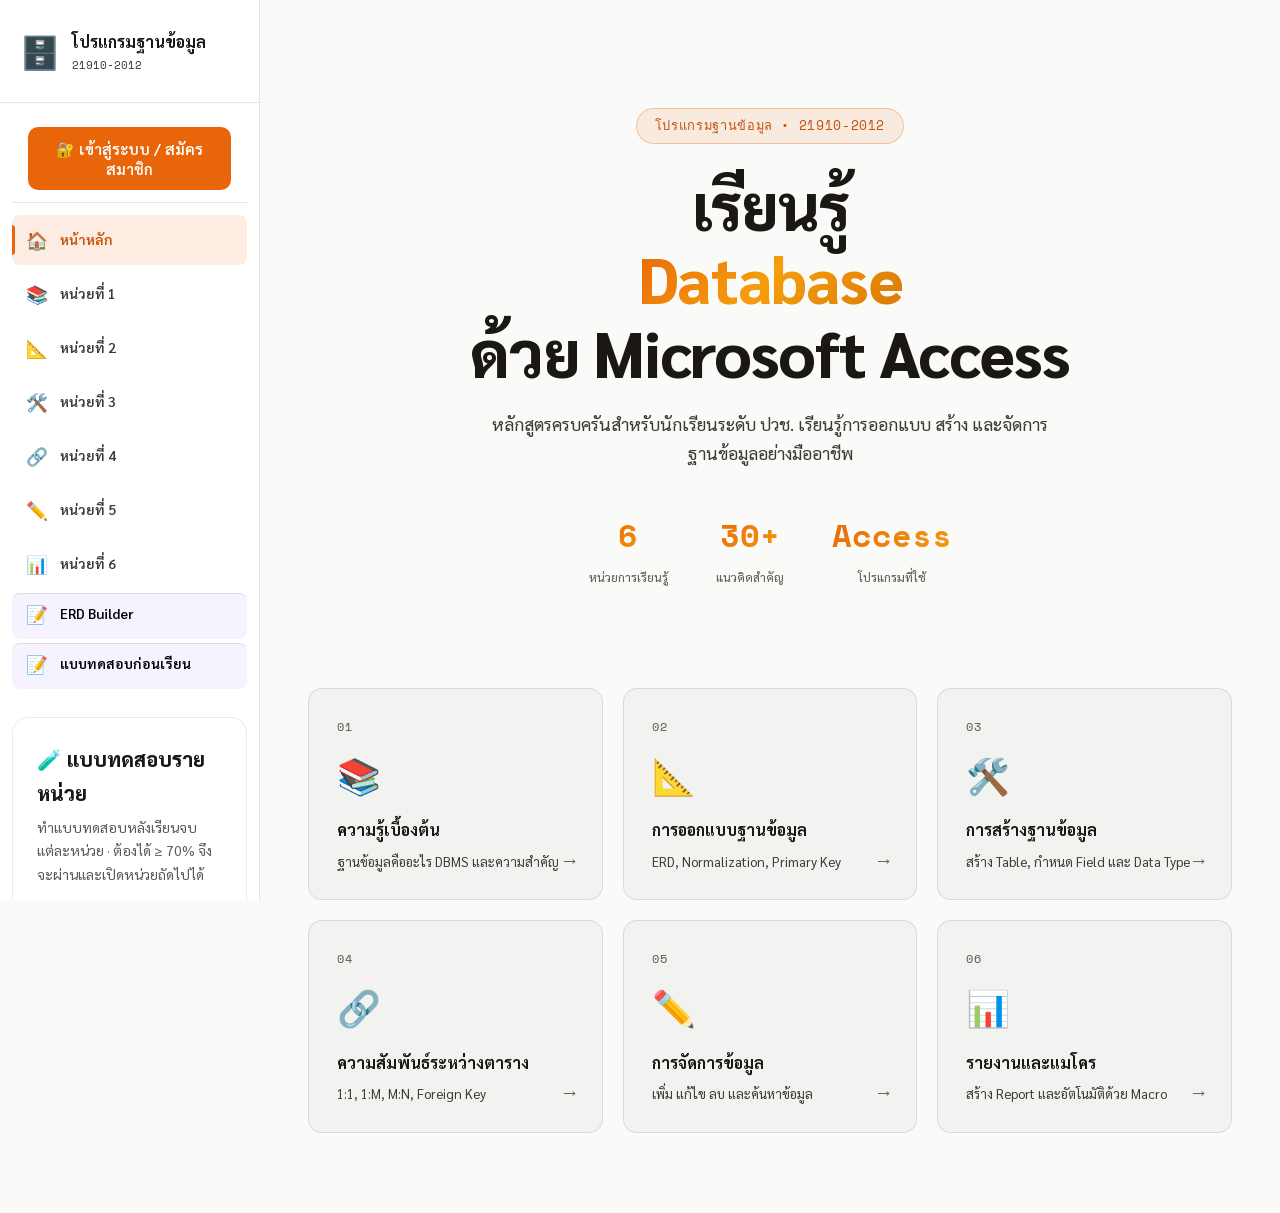
==== commit 9acf742b: "Add files via upload" ====
--- a/index.html
+++ b/index.html
@@ -7,6 +7,7 @@
   <link rel="preconnect" href="https://fonts.googleapis.com">
   <link href="https://fonts.googleapis.com/css2?family=Sarabun:wght@300;400;500;600;700;800&family=Noto+Sans+Thai:wght@300;400;500;600;700;800&family=Space+Mono:wght@400;700&display=swap" rel="stylesheet">
   <link rel="stylesheet" href="style.css" />
+  <link rel="stylesheet" href="quiz-system.css" />
 </head>
 <body>
 
@@ -64,6 +65,28 @@
         <span class="nav-label">แบบทดสอบก่อนเรียน</span>
       </a>
 
+<div class="quiz-hub" id="quiz-hub-section">
+  <h2 class="quiz-hub-title">🧪 แบบทดสอบรายหน่วย</h2>
+  <p class="quiz-hub-desc">
+    ทำแบบทดสอบหลังเรียนจบแต่ละหน่วย · ต้องได้ ≥ 70% จึงจะผ่านและเปิดหน่วยถัดไปได้
+  </p>
+  <div class="quiz-unit-grid">
+    <button class="quiz-unit-btn" data-quiz-unit="1"
+            onclick="QuizUI.openQuizForUnit(1)">📝 ทำแบบทดสอบหน่วยที่ 1</button>
+    <button class="quiz-unit-btn" data-quiz-unit="2"
+            onclick="QuizUI.openQuizForUnit(2)">📝 ทำแบบทดสอบหน่วยที่ 2</button>
+    <button class="quiz-unit-btn" data-quiz-unit="3"
+            onclick="QuizUI.openQuizForUnit(3)">📝 ทำแบบทดสอบหน่วยที่ 3</button>
+    <button class="quiz-unit-btn" data-quiz-unit="4"
+            onclick="QuizUI.openQuizForUnit(4)">📝 ทำแบบทดสอบหน่วยที่ 4</button>
+    <button class="quiz-unit-btn" data-quiz-unit="5"
+            onclick="QuizUI.openQuizForUnit(5)">📝 ทำแบบทดสอบหน่วยที่ 5</button>
+    <button class="quiz-unit-btn" data-quiz-unit="6"
+            onclick="QuizUI.openQuizForUnit(6)">📝 ทำแบบทดสอบหน่วยที่ 6</button>
+  </div>
+</div>
+
+
     </nav>
     <div class="sidebar-footer">
       ภาคเรียนที่ 1/2569
@@ -776,6 +799,13 @@
         <span class="outcome-icon">🎯</span>
         <p><strong>ผลการเรียนรู้:</strong> นักเรียนสามารถอธิบายความหมาย องค์ประกอบ ชนิด คุณสมบัติ และข้อดีข้อเสียของระบบฐานข้อมูล รวมถึงหน้าที่ของ DBMS ได้</p>
       </div>
+      <div style="margin-top:32px; text-align:center;">
+  <button class="quiz-unit-btn" data-quiz-unit="1"
+          onclick="QuizUI.openQuizForUnit(1)"
+          style="display:inline-block; min-width:240px; text-align:center;">
+    📝 ทำแบบทดสอบหน่วยที่ 1
+  </button>
+</div>
     </section>
 
     <!-- UNIT 2 -->
@@ -1239,6 +1269,15 @@
         <span class="outcome-icon">🎯</span>
         <p><strong>ผลการเรียนรู้:</strong> นักเรียนสามารถวิเคราะห์ความต้องการ ออกแบบ ERD ทำ Normalization และกำหนด Primary Key เพื่อวางแผนโครงสร้างฐานข้อมูลได้อย่างถูกต้อง</p>
       </div>
+
+      <div style="margin-top:32px; text-align:center;">
+  <button class="quiz-unit-btn" data-quiz-unit="2"
+          onclick="QuizUI.openQuizForUnit(2)"
+          style="display:inline-block; min-width:240px; text-align:center;">
+    📝 ทำแบบทดสอบหน่วยที่ 2
+  </button>
+</div>
+
     </section>
 
     <!-- UNIT 3 -->
@@ -1778,6 +1817,14 @@
         <span class="outcome-icon">🎯</span>
         <p><strong>ผลการเรียนรู้:</strong> นักเรียนสามารถเปิดโปรแกรม Microsoft Access กำหนดค่าโปรแกรม สร้างฐานข้อมูลใหม่ ตั้งชื่อและที่เก็บไฟล์ สร้าง Table กำหนด Field และ Data Type รวมถึงบันทึกและเรียกใช้ฐานข้อมูลได้อย่างถูกต้อง</p>
       </div>
+
+      <div style="margin-top:32px; text-align:center;">
+  <button class="quiz-unit-btn" data-quiz-unit="3"
+          onclick="QuizUI.openQuizForUnit(3)"
+          style="display:inline-block; min-width:240px; text-align:center;">
+    📝 ทำแบบทดสอบหน่วยที่ 3
+  </button>
+</div>
     </section>
 
     <!-- UNIT 4 -->
@@ -2324,6 +2371,14 @@
         <span class="outcome-icon">🎯</span>
         <p><strong>ผลการเรียนรู้:</strong> นักเรียนสามารถอธิบายความหมายของความสัมพันธ์ระหว่างตาราง จำแนกประเภท 1:1, 1:M, M:N กำหนด PK และ FK สร้าง Relationship ใน Access และเข้าใจการทำงานของ Referential Integrity ได้อย่างถูกต้อง</p>
       </div>
+
+      <div style="margin-top:32px; text-align:center;">
+  <button class="quiz-unit-btn" data-quiz-unit="4"
+          onclick="QuizUI.openQuizForUnit(4)"
+          style="display:inline-block; min-width:240px; text-align:center;">
+    📝 ทำแบบทดสอบหน่วยที่ 4
+  </button>
+</div>
     </section>
 
     <!-- UNIT 5 -->
@@ -2731,7 +2786,13 @@
         <p><strong>ผลการเรียนรู้:</strong> นักเรียนสามารถจัดการข้อมูลผ่าน Form และสร้าง Query เพื่อค้นหาข้อมูลตามเงื่อนไขได้อย่างถูกต้อง</p>
       </div>
 
-
+<div style="margin-top:32px; text-align:center;">
+  <button class="quiz-unit-btn" data-quiz-unit="5"
+          onclick="QuizUI.openQuizForUnit(5)"
+          style="display:inline-block; min-width:240px; text-align:center;">
+    📝 ทำแบบทดสอบหน่วยที่ 5
+  </button>
+</div>
     </section>
 
     <!-- UNIT 6 -->
@@ -3450,10 +3511,20 @@
         <span class="outcome-icon">🎯</span>
         <p><strong>ผลการเรียนรู้:</strong> นักเรียนสามารถอธิบายความหมายและประโยชน์ของรายงาน สร้างรายงานด้วย Report Wizard จัดรูปแบบตกแต่ง พิมพ์และส่งออกเป็น PDF หรือ Excel สร้าง Subreport และใช้งาน Macro เพื่อเพิ่มประสิทธิภาพการทำงานได้</p>
       </div>
+      <div style="margin-top:32px; text-align:center;">
+  <button class="quiz-unit-btn" data-quiz-unit="6"
+          onclick="QuizUI.openQuizForUnit(6)"
+          style="display:inline-block; min-width:240px; text-align:center;">
+    📝 ทำแบบทดสอบหน่วยที่ 6
+  </button>
+</div>
     </section>
 
   </main>
 
   <script src="script.js"></script>
+  <script src="auth.js"></script>
+<script src="quiz.js"></script>
+<script src="quiz-ui.js"></script>
 </body>
 </html>
--- a/quiz-system.css
+++ b/quiz-system.css
@@ -0,0 +1,578 @@
+/* ============================================================
+   QUIZ-SYSTEM.CSS
+   เพิ่มเข้ากับ style.css เดิม หรือ link แยก
+   ============================================================ */
+
+/* ============================================================
+   OVERLAY & MODAL BASE
+   ============================================================ */
+#quiz-overlay {
+  position: fixed;
+  inset: 0;
+  background: rgba(10, 10, 10, 0.72);
+  backdrop-filter: blur(6px);
+  display: none;
+  align-items: center;
+  justify-content: center;
+  z-index: 9999;
+  padding: 16px;
+  animation: fadeIn 0.2s ease;
+}
+
+@keyframes fadeIn {
+  from { opacity: 0; }
+  to   { opacity: 1; }
+}
+
+.qm-modal {
+  display: none;
+  width: 100%;
+  justify-content: center;
+  align-items: center;
+}
+
+.qm-box {
+  background: #FFFFFF;
+  border-radius: 20px;
+  padding: 36px;
+  box-shadow: 0 24px 80px rgba(0,0,0,0.25);
+  width: 100%;
+  animation: slideUp 0.3s cubic-bezier(0.34, 1.56, 0.64, 1);
+  max-height: 92vh;
+  overflow-y: auto;
+}
+
+@keyframes slideUp {
+  from { opacity: 0; transform: translateY(32px) scale(0.96); }
+  to   { opacity: 1; transform: translateY(0) scale(1); }
+}
+
+/* ============================================================
+   AUTH BOX
+   ============================================================ */
+.qm-auth-box {
+  max-width: 420px;
+  text-align: center;
+}
+
+.qm-logo {
+  font-size: 48px;
+  margin-bottom: 8px;
+}
+
+.qm-title {
+  font-size: 22px;
+  font-weight: 700;
+  color: #1A1714;
+  margin-bottom: 20px;
+}
+
+.auth-tabs {
+  display: flex;
+  border-radius: 10px;
+  background: #F0EDE8;
+  padding: 4px;
+  margin-bottom: 24px;
+  gap: 4px;
+}
+
+.auth-tab {
+  flex: 1;
+  padding: 8px 12px;
+  border: none;
+  border-radius: 8px;
+  background: transparent;
+  cursor: pointer;
+  font-size: 14px;
+  font-family: 'Sarabun', sans-serif;
+  font-weight: 500;
+  color: #5C5750;
+  transition: all 0.2s;
+}
+
+.auth-tab.active {
+  background: #FFFFFF;
+  color: #E8650A;
+  font-weight: 700;
+  box-shadow: 0 2px 8px rgba(0,0,0,0.1);
+}
+
+.auth-form {
+  display: none;
+}
+.auth-form.active {
+  display: block;
+}
+
+.qm-field {
+  margin-bottom: 14px;
+  text-align: left;
+}
+
+.qm-field label {
+  display: block;
+  font-size: 13px;
+  font-weight: 600;
+  color: #3D3935;
+  margin-bottom: 6px;
+}
+
+.qm-field input {
+  width: 100%;
+  padding: 10px 14px;
+  border: 1.5px solid #E0DDD8;
+  border-radius: 10px;
+  font-size: 15px;
+  font-family: 'Sarabun', sans-serif;
+  outline: none;
+  transition: border-color 0.2s;
+  background: #FAFAF8;
+}
+
+.qm-field input:focus {
+  border-color: #E8650A;
+  background: #FFF;
+}
+
+.auth-err {
+  color: #DC2626;
+  font-size: 13px;
+  min-height: 18px;
+  margin-bottom: 8px;
+}
+
+/* ============================================================
+   BUTTONS
+   ============================================================ */
+.qm-btn {
+  display: inline-block;
+  padding: 10px 22px;
+  border-radius: 10px;
+  border: none;
+  font-size: 14px;
+  font-family: 'Sarabun', sans-serif;
+  font-weight: 600;
+  cursor: pointer;
+  transition: all 0.2s;
+}
+
+.qm-btn-primary {
+  background: #E8650A;
+  color: #FFFFFF;
+  width: 100%;
+  padding: 12px;
+  font-size: 15px;
+}
+.qm-btn-primary:hover { background: #D05508; transform: translateY(-1px); }
+
+.qm-btn-sec {
+  background: #F0EDE8;
+  color: #3D3935;
+}
+.qm-btn-sec:hover { background: #E3DED7; }
+
+.qm-btn-retry {
+  background: #FEF3C7;
+  color: #92400E;
+}
+.qm-btn-retry:hover { background: #FDE68A; }
+
+.qm-btn-close {
+  background: #F0EDE8;
+  border: none;
+  border-radius: 8px;
+  width: 36px; height: 36px;
+  font-size: 16px;
+  cursor: pointer;
+  color: #5C5750;
+  transition: background 0.2s;
+  flex-shrink: 0;
+}
+.qm-btn-close:hover { background: #E0DDD8; }
+
+/* ============================================================
+   QUIZ BOX
+   ============================================================ */
+.qm-quiz-box {
+  max-width: 640px;
+}
+
+.quiz-header {
+  display: flex;
+  align-items: flex-start;
+  justify-content: space-between;
+  gap: 16px;
+  margin-bottom: 16px;
+}
+
+.quiz-unit-label {
+  font-size: 12px;
+  text-transform: uppercase;
+  letter-spacing: 1px;
+  color: #E8650A;
+  font-weight: 700;
+  margin-bottom: 4px;
+}
+
+.quiz-title {
+  font-size: 16px;
+  font-weight: 700;
+  color: #1A1714;
+  line-height: 1.4;
+}
+
+.quiz-progress-bar {
+  height: 6px;
+  background: #F0EDE8;
+  border-radius: 99px;
+  overflow: hidden;
+  margin-bottom: 6px;
+}
+
+.quiz-progress-fill {
+  height: 100%;
+  background: linear-gradient(90deg, #E8650A, #F59E0B);
+  border-radius: 99px;
+  transition: width 0.4s ease;
+}
+
+.quiz-progress-text {
+  font-size: 12px;
+  color: #5C5750;
+  margin-bottom: 20px;
+  font-weight: 600;
+}
+
+.quiz-question {
+  font-size: 17px;
+  font-weight: 600;
+  color: #1A1714;
+  line-height: 1.6;
+  margin-bottom: 20px;
+}
+
+.quiz-choices {
+  display: flex;
+  flex-direction: column;
+  gap: 10px;
+  margin-bottom: 20px;
+}
+
+.quiz-choice {
+  display: flex;
+  align-items: center;
+  gap: 12px;
+  padding: 14px 16px;
+  border: 2px solid #E0DDD8;
+  border-radius: 12px;
+  background: #FAFAF8;
+  cursor: pointer;
+  font-size: 15px;
+  font-family: 'Sarabun', sans-serif;
+  text-align: left;
+  transition: all 0.2s;
+  width: 100%;
+}
+
+.quiz-choice:hover {
+  border-color: #E8650A;
+  background: #FFF7F2;
+}
+
+.quiz-choice.selected {
+  border-color: #E8650A;
+  background: #FFF0E6;
+  color: #C84D00;
+  font-weight: 600;
+}
+
+.choice-letter {
+  width: 28px; height: 28px;
+  border-radius: 50%;
+  background: #F0EDE8;
+  display: flex;
+  align-items: center;
+  justify-content: center;
+  font-size: 12px;
+  font-weight: 700;
+  flex-shrink: 0;
+  color: #5C5750;
+}
+
+.quiz-choice.selected .choice-letter {
+  background: #E8650A;
+  color: #FFF;
+}
+
+.quiz-nav {
+  display: flex;
+  gap: 10px;
+  margin-top: 4px;
+}
+
+.quiz-nav .qm-btn {
+  width: 100%;
+}
+
+.quiz-warning {
+  color: #DC2626;
+  font-size: 13px;
+  text-align: center;
+  margin-top: 8px;
+  min-height: 20px;
+  font-weight: 600;
+}
+
+/* ============================================================
+   RESULT BOX
+   ============================================================ */
+.qm-result-box {
+  max-width: 560px;
+  text-align: center;
+}
+
+.result-emoji {
+  font-size: 56px;
+  margin-bottom: 8px;
+}
+
+.result-heading {
+  font-size: 24px;
+  font-weight: 800;
+  margin-bottom: 20px;
+  color: #1A1714;
+}
+
+.result-score-ring {
+  width: 130px; height: 130px;
+  border-radius: 50%;
+  display: flex;
+  flex-direction: column;
+  align-items: center;
+  justify-content: center;
+  margin: 0 auto 16px;
+  border: 8px solid;
+}
+.result-score-ring.pass { border-color: #22C55E; background: #F0FDF4; }
+.result-score-ring.fail { border-color: #DC2626; background: #FEF2F2; }
+
+.result-score-num {
+  font-size: 32px;
+  font-weight: 800;
+  line-height: 1;
+}
+.result-score-ring.pass .result-score-num { color: #16A34A; }
+.result-score-ring.fail .result-score-num { color: #DC2626; }
+
+.result-score-label {
+  font-size: 13px;
+  color: #5C5750;
+}
+
+.result-verdict {
+  font-size: 15px;
+  margin-bottom: 20px;
+  line-height: 1.6;
+}
+.pass-txt { color: #16A34A; font-weight: 600; }
+.fail-txt { color: #DC2626; font-weight: 600; }
+
+.result-actions {
+  display: flex;
+  gap: 10px;
+  flex-wrap: wrap;
+  justify-content: center;
+  margin-bottom: 20px;
+}
+
+/* ============================================================
+   REVIEW SECTION
+   ============================================================ */
+.review-title {
+  font-size: 18px;
+  font-weight: 700;
+  margin: 20px 0 12px;
+  text-align: left;
+  color: #1A1714;
+  border-top: 2px solid #F0EDE8;
+  padding-top: 16px;
+}
+
+.review-item {
+  border-radius: 12px;
+  padding: 16px;
+  margin-bottom: 12px;
+  text-align: left;
+  border-left: 4px solid;
+}
+.review-item.correct { background: #F0FDF4; border-color: #22C55E; }
+.review-item.wrong   { background: #FEF2F2; border-color: #DC2626; }
+
+.review-q {
+  font-size: 14px;
+  font-weight: 700;
+  color: #1A1714;
+  margin-bottom: 6px;
+  line-height: 1.5;
+}
+.review-your {
+  font-size: 13px;
+  color: #3D3935;
+  margin-bottom: 4px;
+}
+.review-correct {
+  font-size: 13px;
+  color: #16A34A;
+  margin-bottom: 4px;
+}
+.review-explain {
+  font-size: 13px;
+  color: #5C5750;
+  background: rgba(0,0,0,0.04);
+  border-radius: 8px;
+  padding: 8px 10px;
+  margin-top: 6px;
+  line-height: 1.5;
+}
+
+/* ============================================================
+   LOCKED BOX
+   ============================================================ */
+.qm-locked-box {
+  max-width: 380px;
+  text-align: center;
+}
+.locked-icon {
+  font-size: 56px;
+  margin-bottom: 12px;
+}
+.qm-locked-box h2 {
+  font-size: 20px;
+  font-weight: 700;
+  margin-bottom: 8px;
+}
+.qm-locked-box p {
+  color: #5C5750;
+  margin-bottom: 20px;
+  line-height: 1.6;
+}
+
+/* ============================================================
+   NAV USER BAR (in sidebar)
+   ============================================================ */
+.nav-user-bar {
+  padding: 12px 16px;
+  border-bottom: 1px solid var(--border, rgba(0,0,0,0.1));
+  margin-bottom: 8px;
+}
+
+.nav-user-info {
+  display: flex;
+  align-items: center;
+  gap: 10px;
+  margin-bottom: 8px;
+}
+
+.nav-user-avatar {
+  font-size: 28px;
+}
+
+.nav-user-name {
+  font-size: 14px;
+  font-weight: 700;
+  color: #1A1714;
+}
+
+.nav-user-scores {
+  font-size: 11px;
+  color: #5C5750;
+  line-height: 1.4;
+}
+
+.nav-logout-btn {
+  width: 100%;
+  padding: 7px;
+  background: #FEF3C7;
+  border: none;
+  border-radius: 8px;
+  color: #92400E;
+  font-size: 13px;
+  font-family: 'Sarabun', sans-serif;
+  font-weight: 600;
+  cursor: pointer;
+  transition: background 0.2s;
+}
+.nav-logout-btn:hover { background: #FDE68A; }
+
+.nav-login-trigger {
+  width: 100%;
+  text-align: center;
+}
+
+/* ============================================================
+   QUIZ HUB SECTION (ใส่ในหน้า Home ของ index.html)
+   ============================================================ */
+.quiz-hub {
+  padding: 24px;
+  background: #FFFFFF;
+  border-radius: 16px;
+  border: 1px solid rgba(0,0,0,0.08);
+  margin: 24px 0;
+}
+
+.quiz-hub-title {
+  font-size: 20px;
+  font-weight: 800;
+  color: #1A1714;
+  margin-bottom: 6px;
+}
+
+.quiz-hub-desc {
+  color: #5C5750;
+  font-size: 14px;
+  margin-bottom: 20px;
+}
+
+.quiz-unit-grid {
+  display: grid;
+  grid-template-columns: repeat(auto-fill, minmax(200px, 1fr));
+  gap: 12px;
+}
+
+.quiz-unit-btn {
+  padding: 14px 16px;
+  border: 2px solid #E0DDD8;
+  border-radius: 12px;
+  background: #FAFAF8;
+  font-size: 14px;
+  font-family: 'Sarabun', sans-serif;
+  font-weight: 600;
+  cursor: pointer;
+  transition: all 0.2s;
+  text-align: left;
+  color: #1A1714;
+  line-height: 1.4;
+}
+
+.quiz-unit-btn:hover:not(.quiz-btn-locked) {
+  border-color: #E8650A;
+  background: #FFF0E6;
+  color: #C84D00;
+}
+
+.quiz-unit-btn.quiz-btn-locked {
+  opacity: 0.5;
+  cursor: not-allowed;
+  color: #5C5750;
+}
+
+/* ============================================================
+   RESPONSIVE
+   ============================================================ */
+@media (max-width: 600px) {
+  .qm-box { padding: 24px 18px; }
+  .quiz-question { font-size: 15px; }
+  .quiz-choice { font-size: 14px; }
+  .result-score-ring { width: 110px; height: 110px; }
+  .result-score-num { font-size: 28px; }
+}
